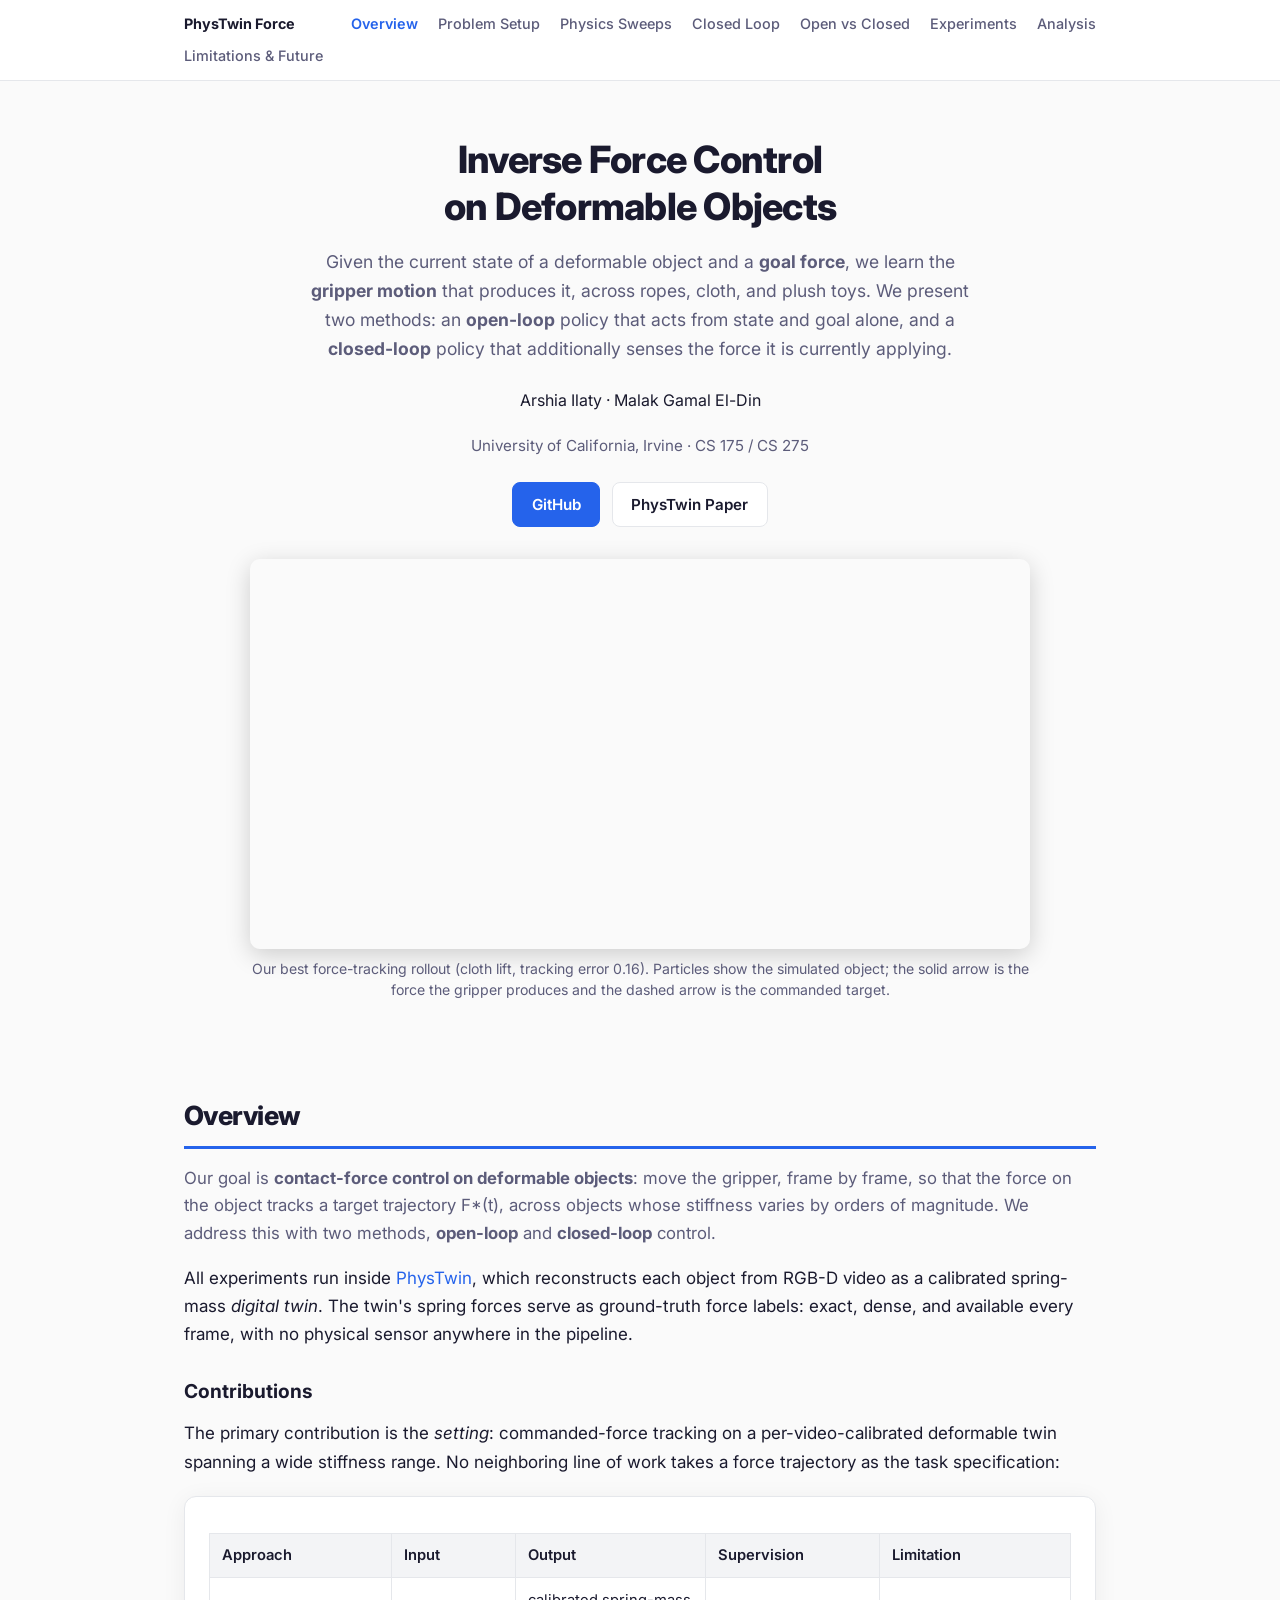
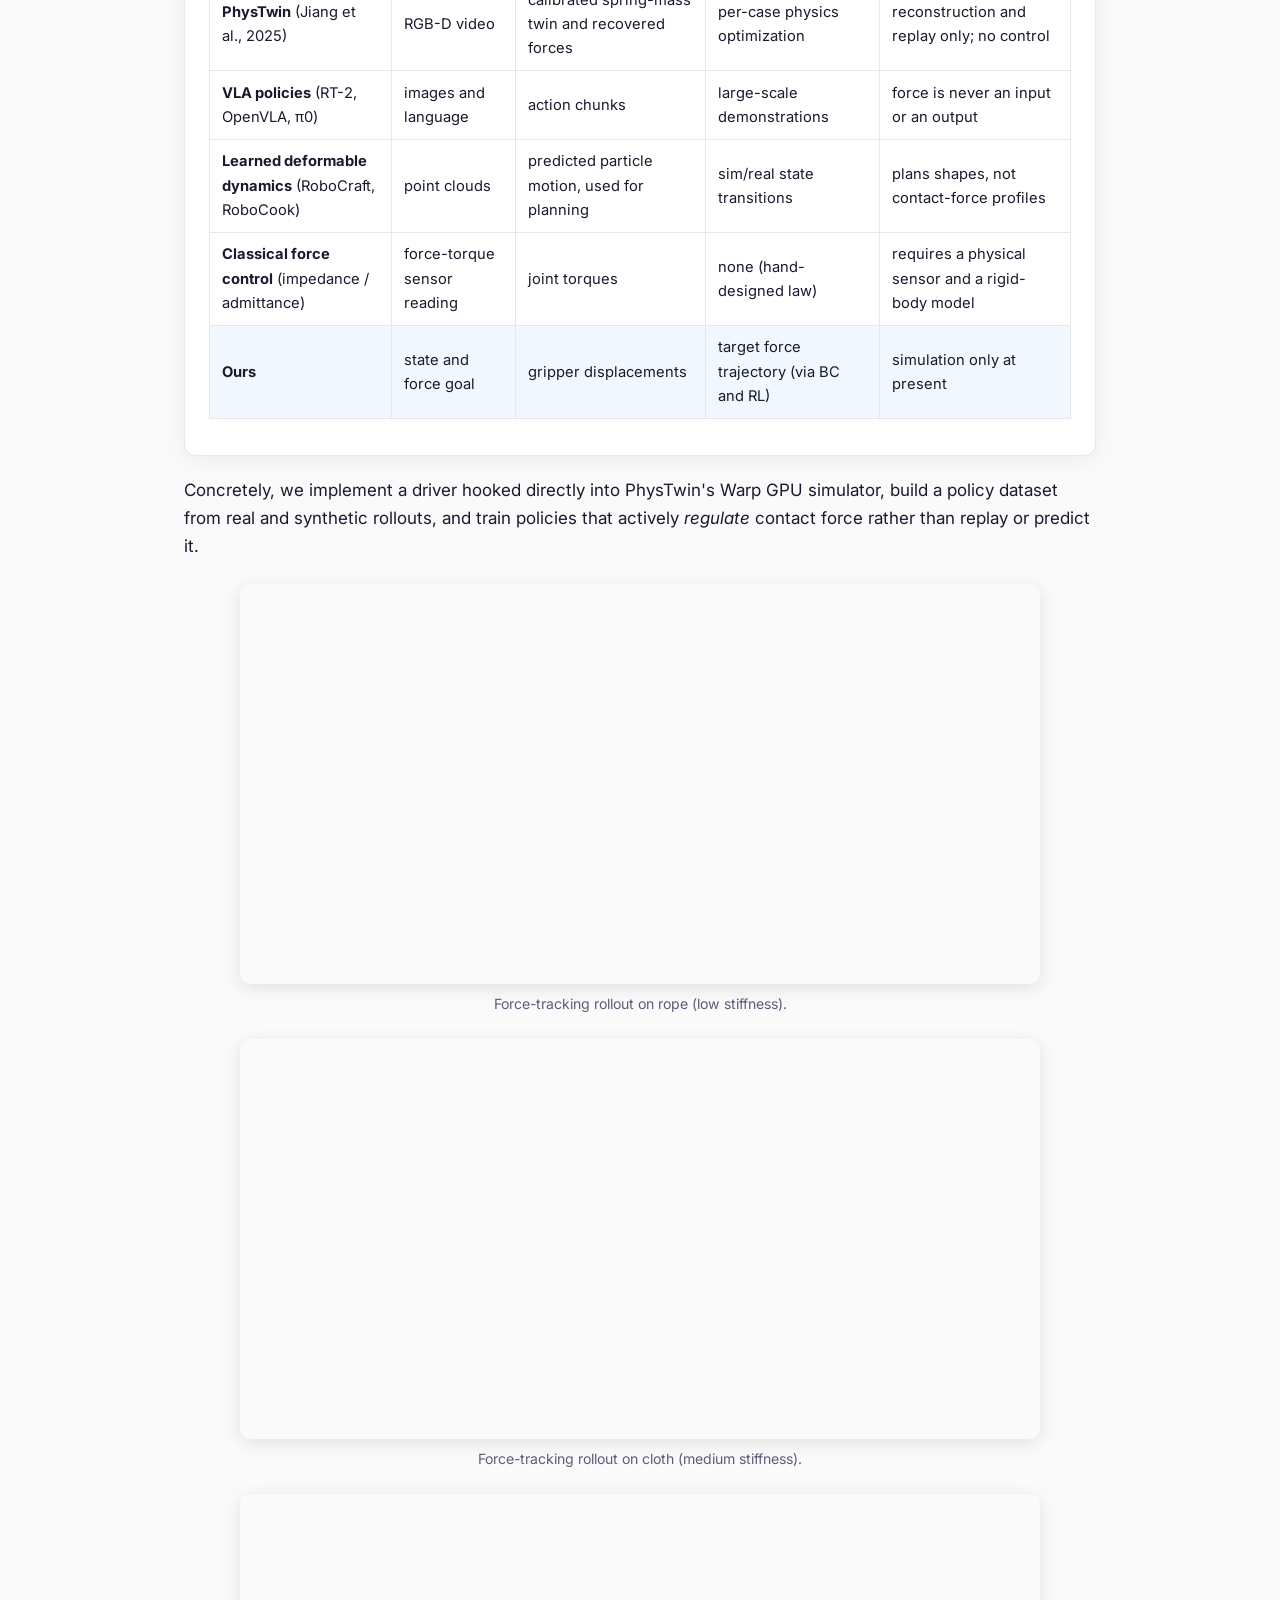
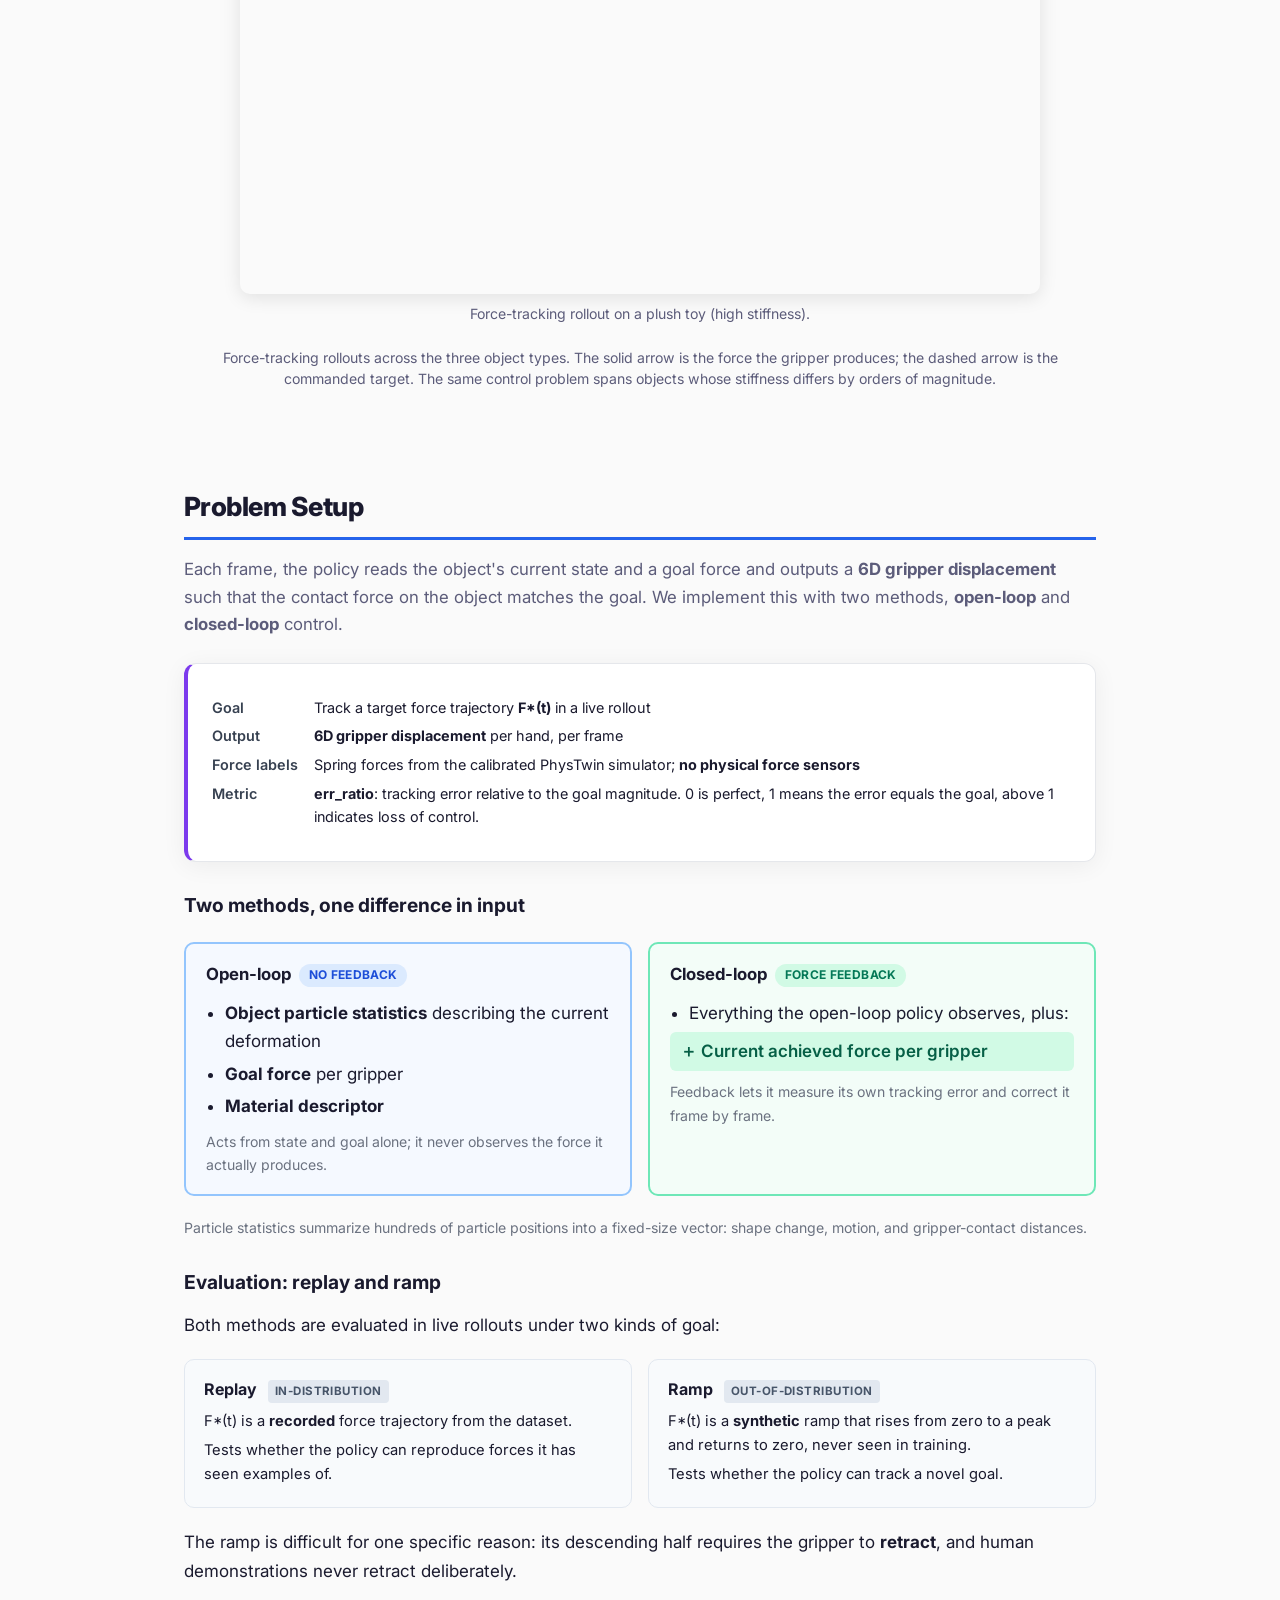
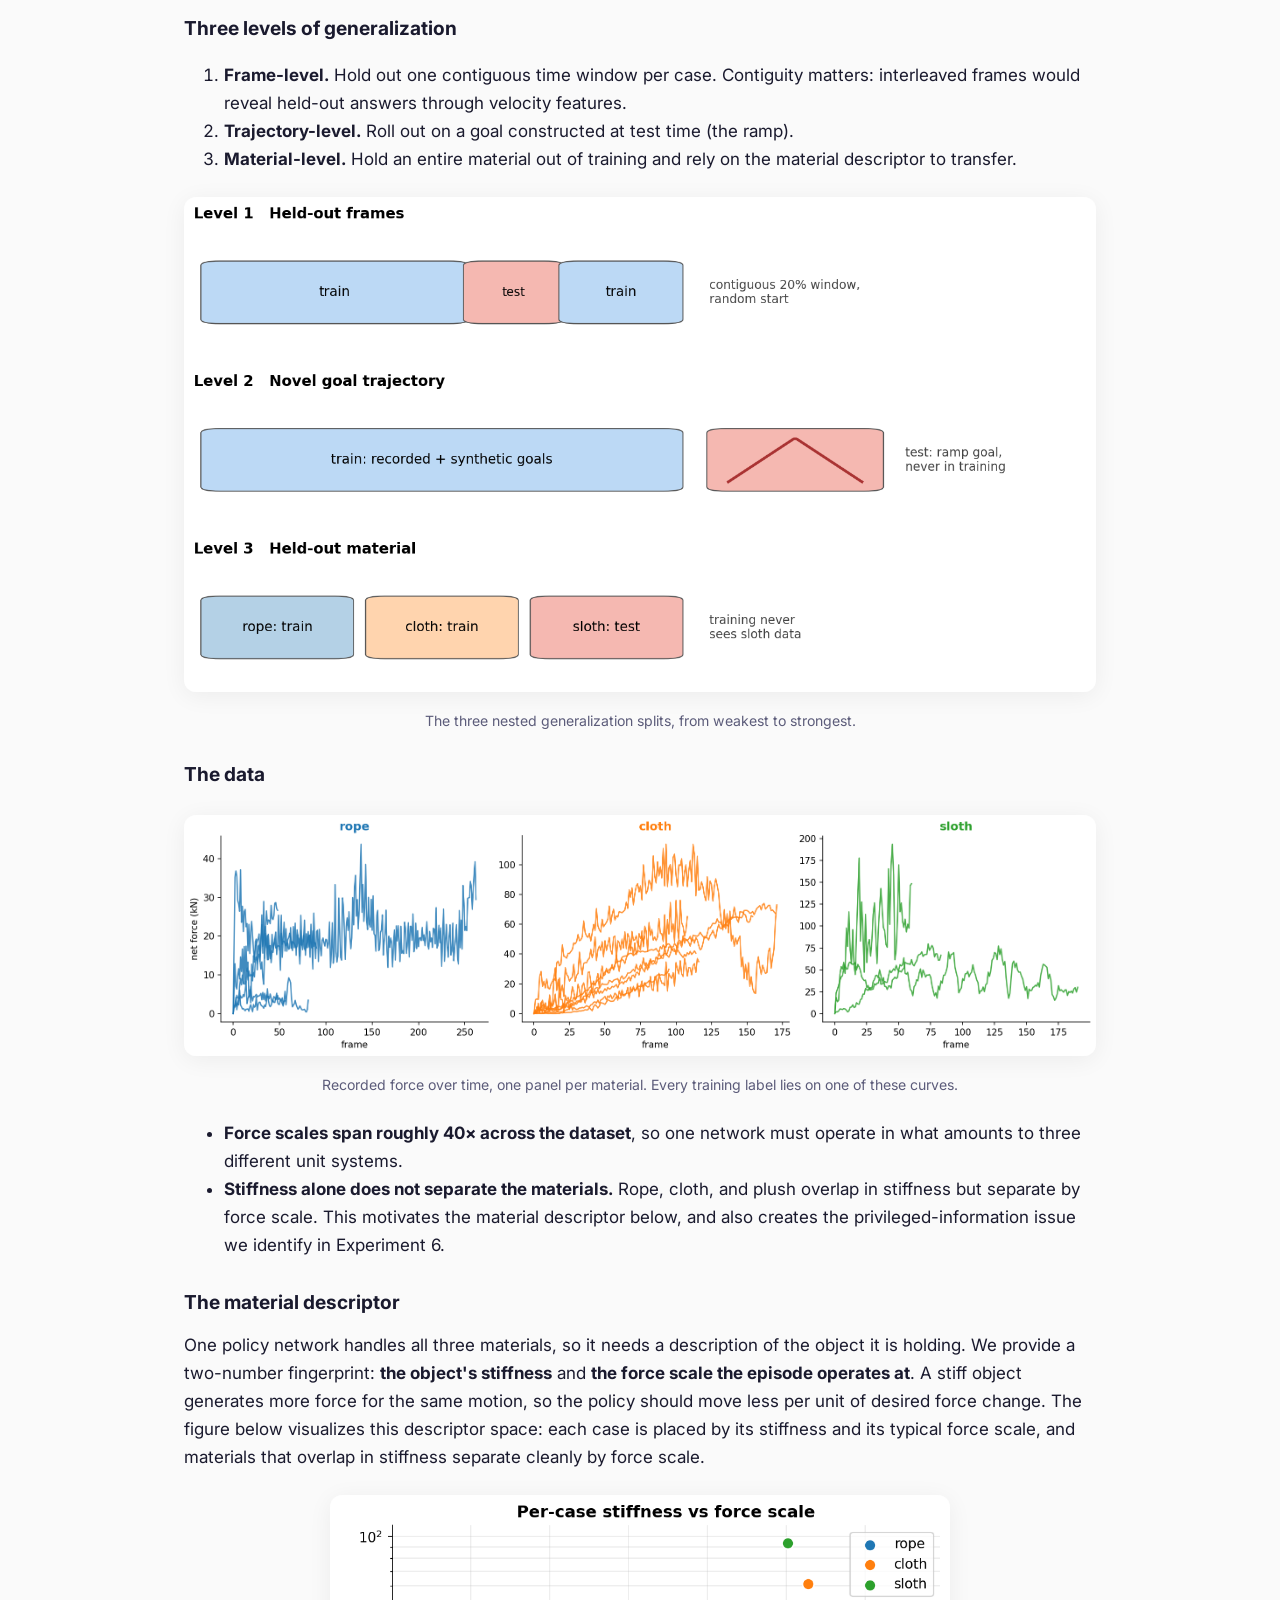
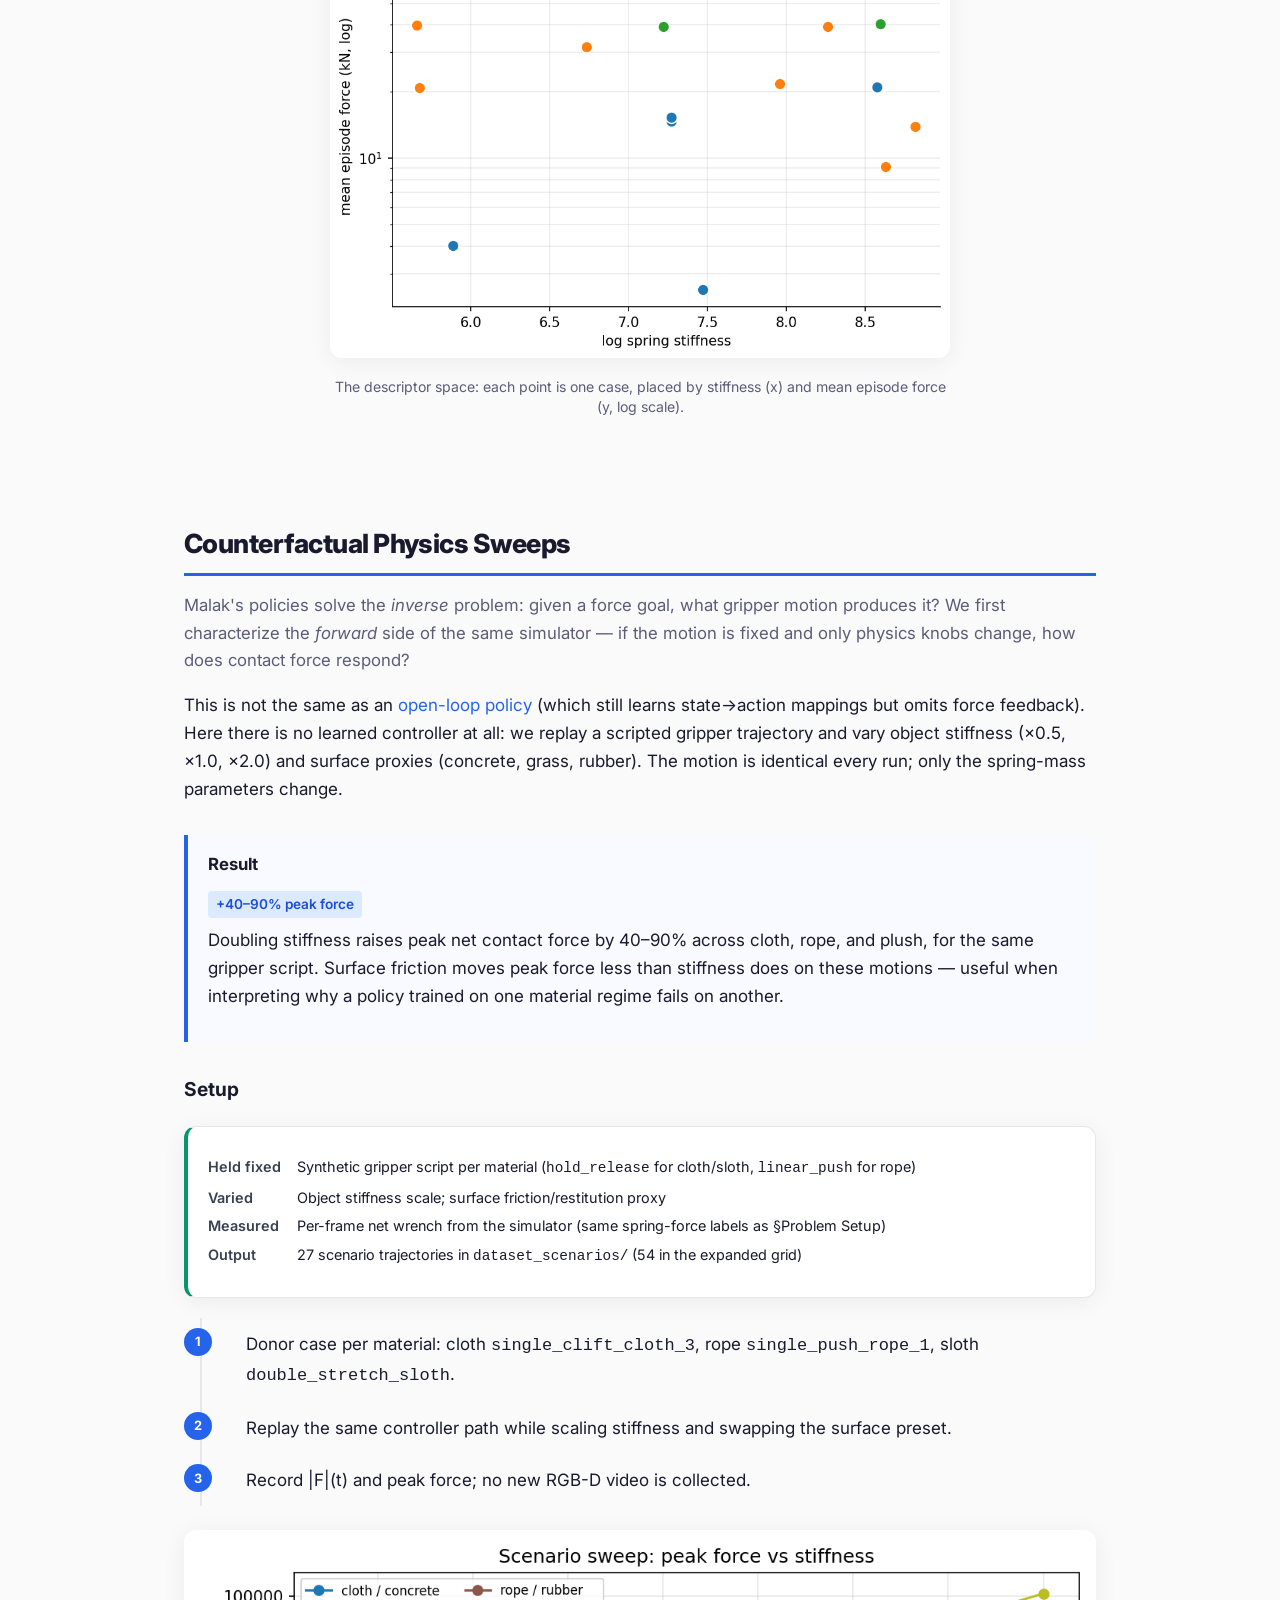
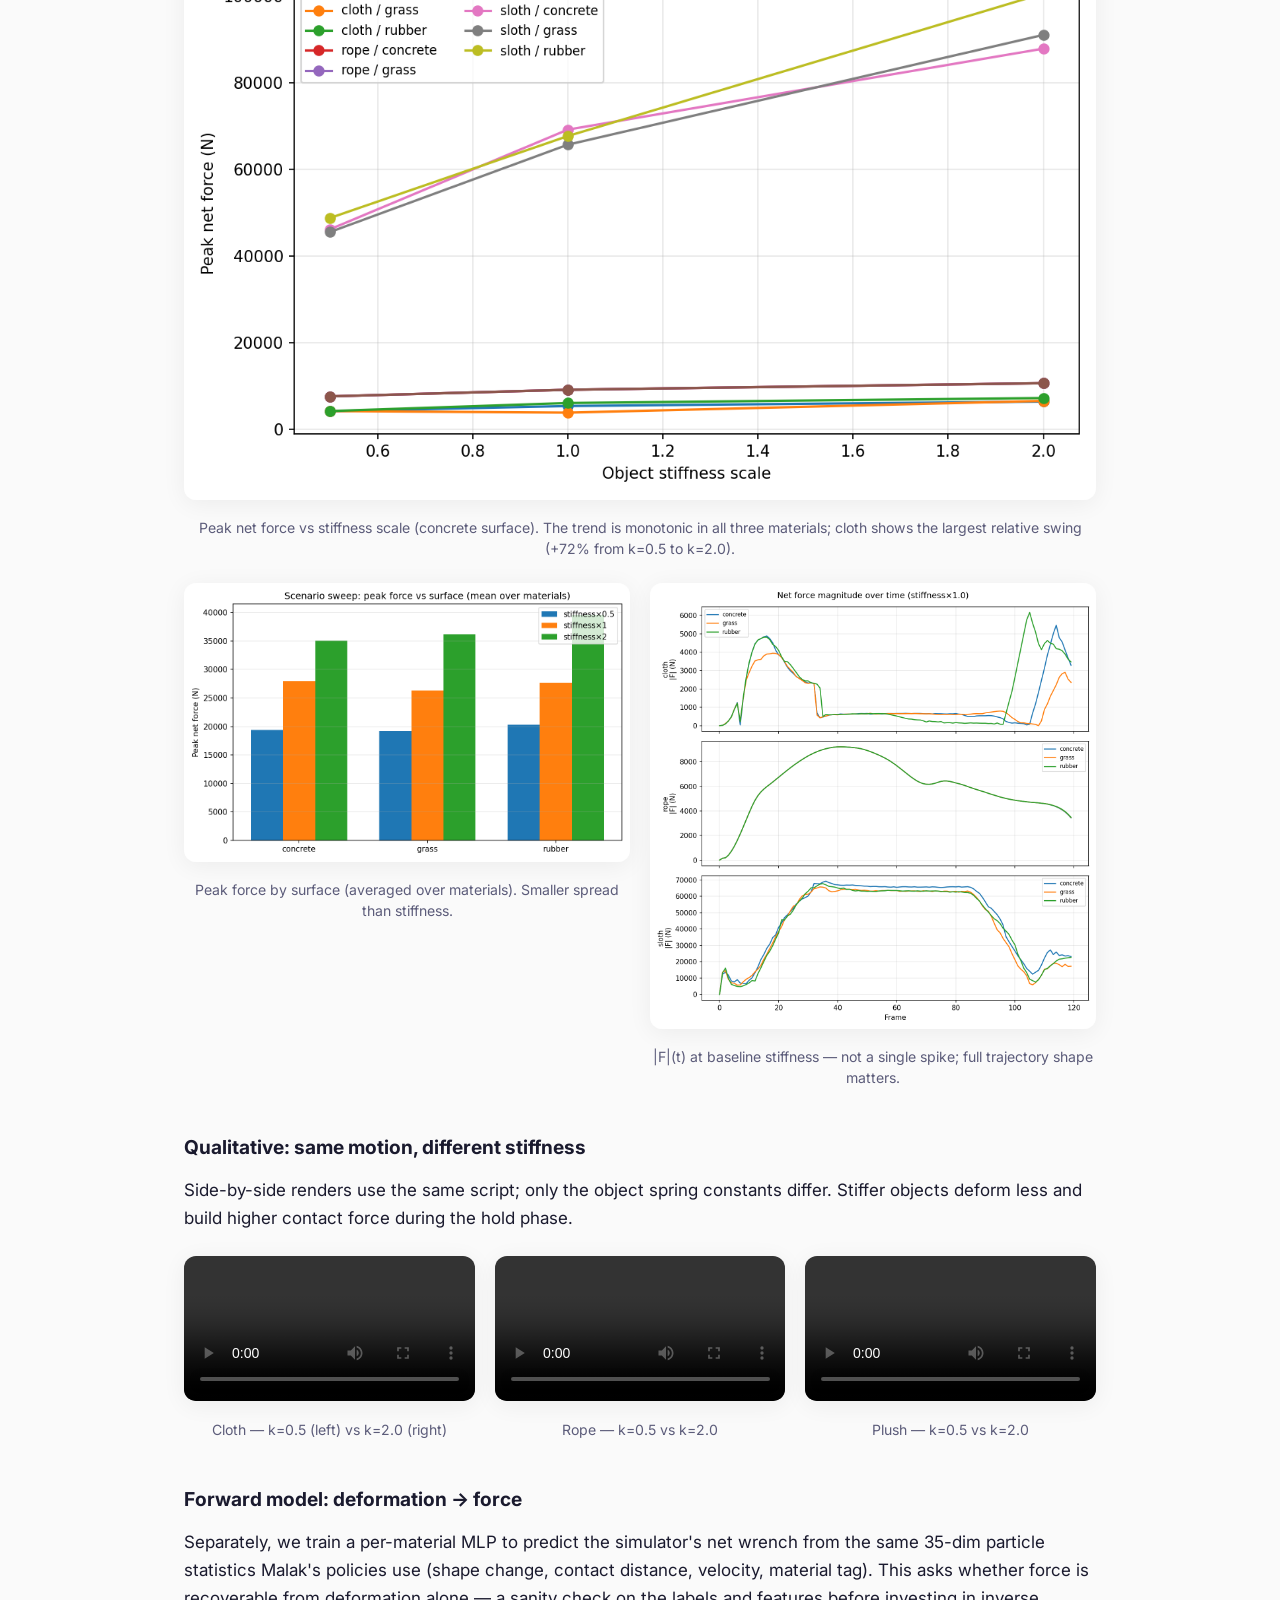
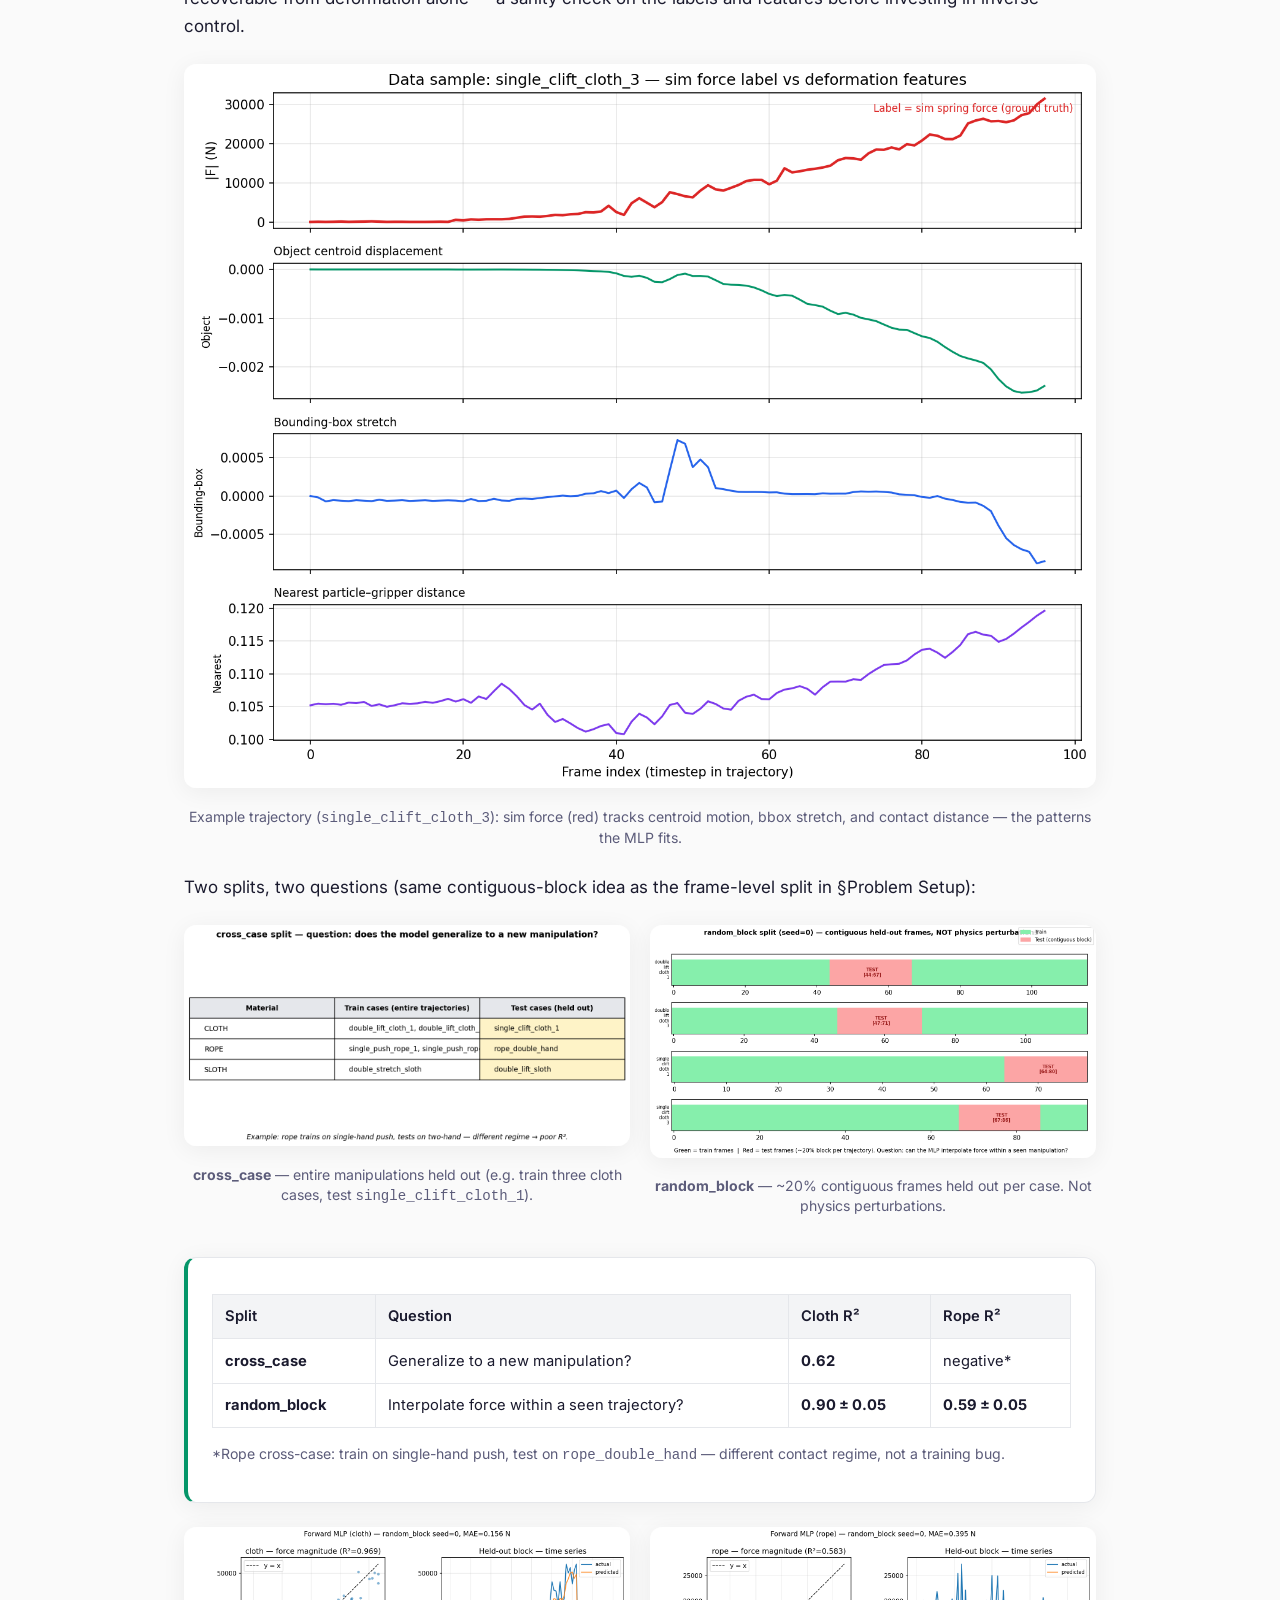
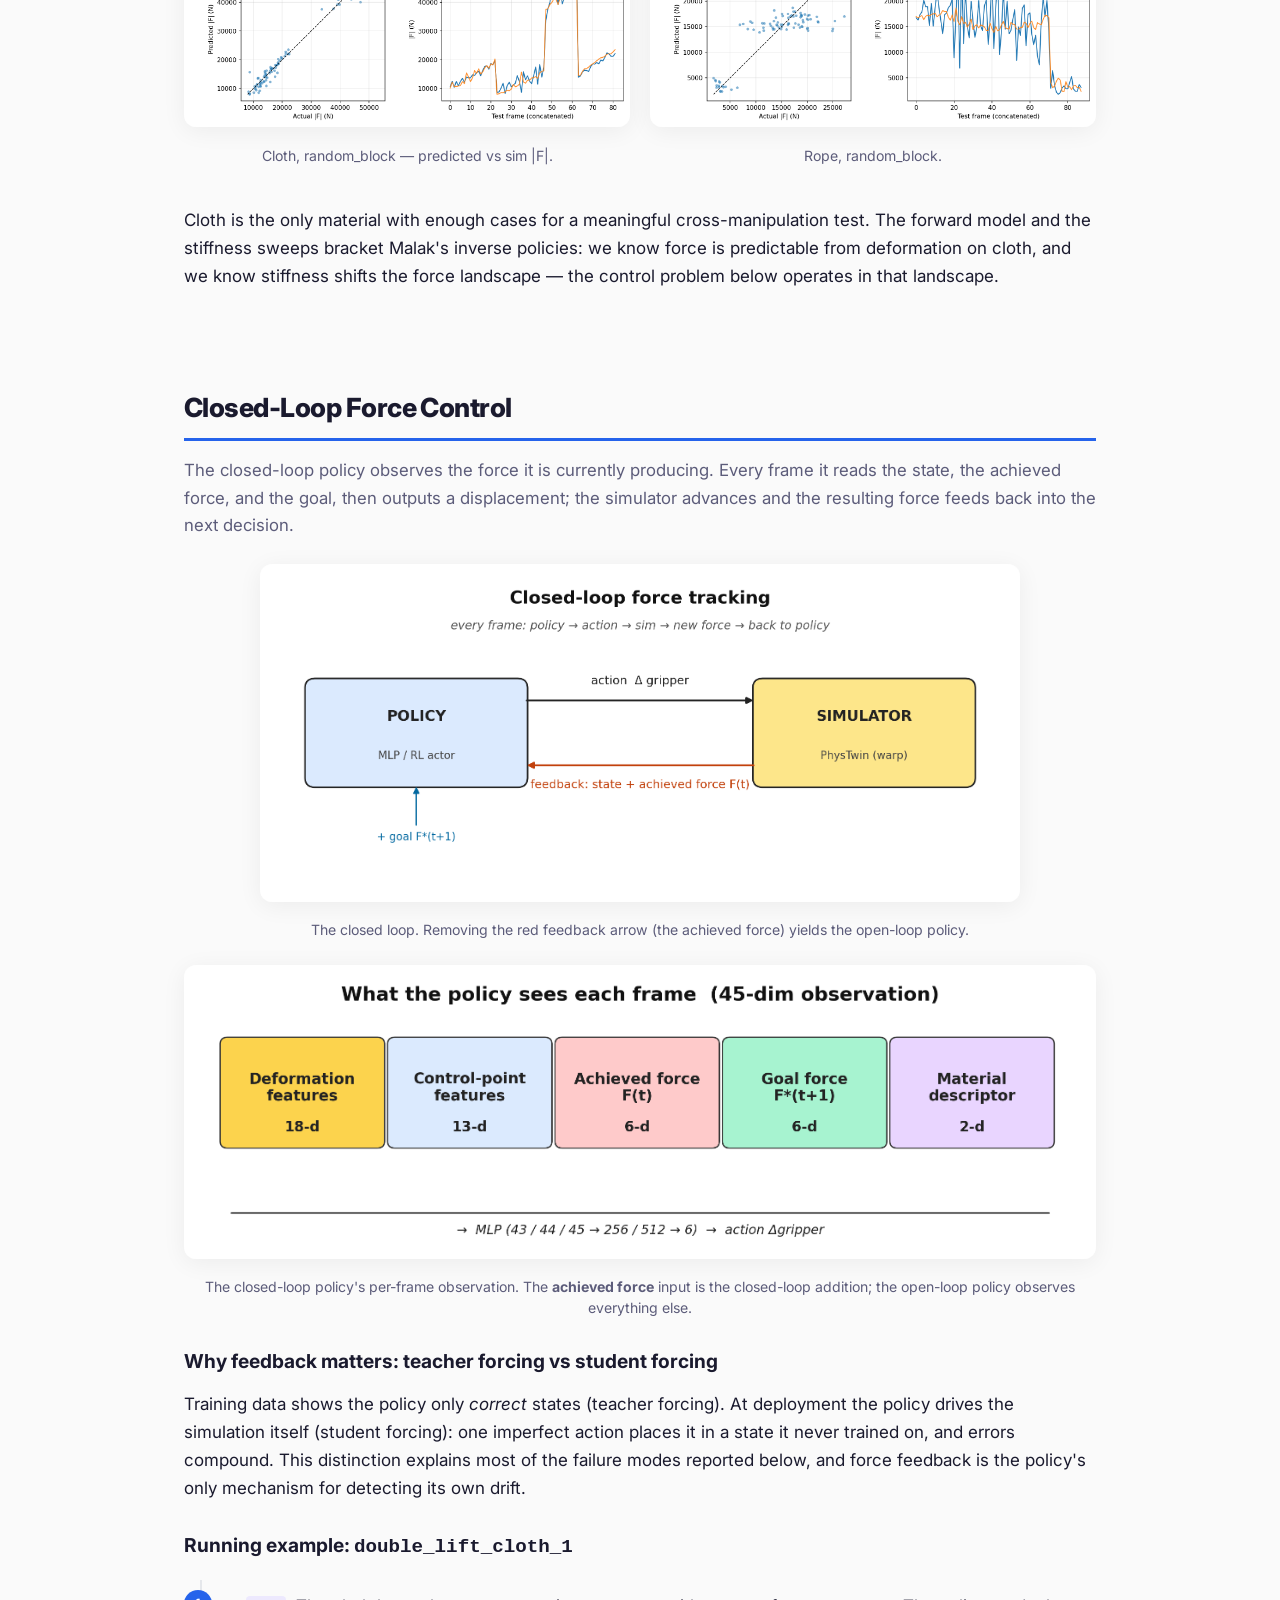
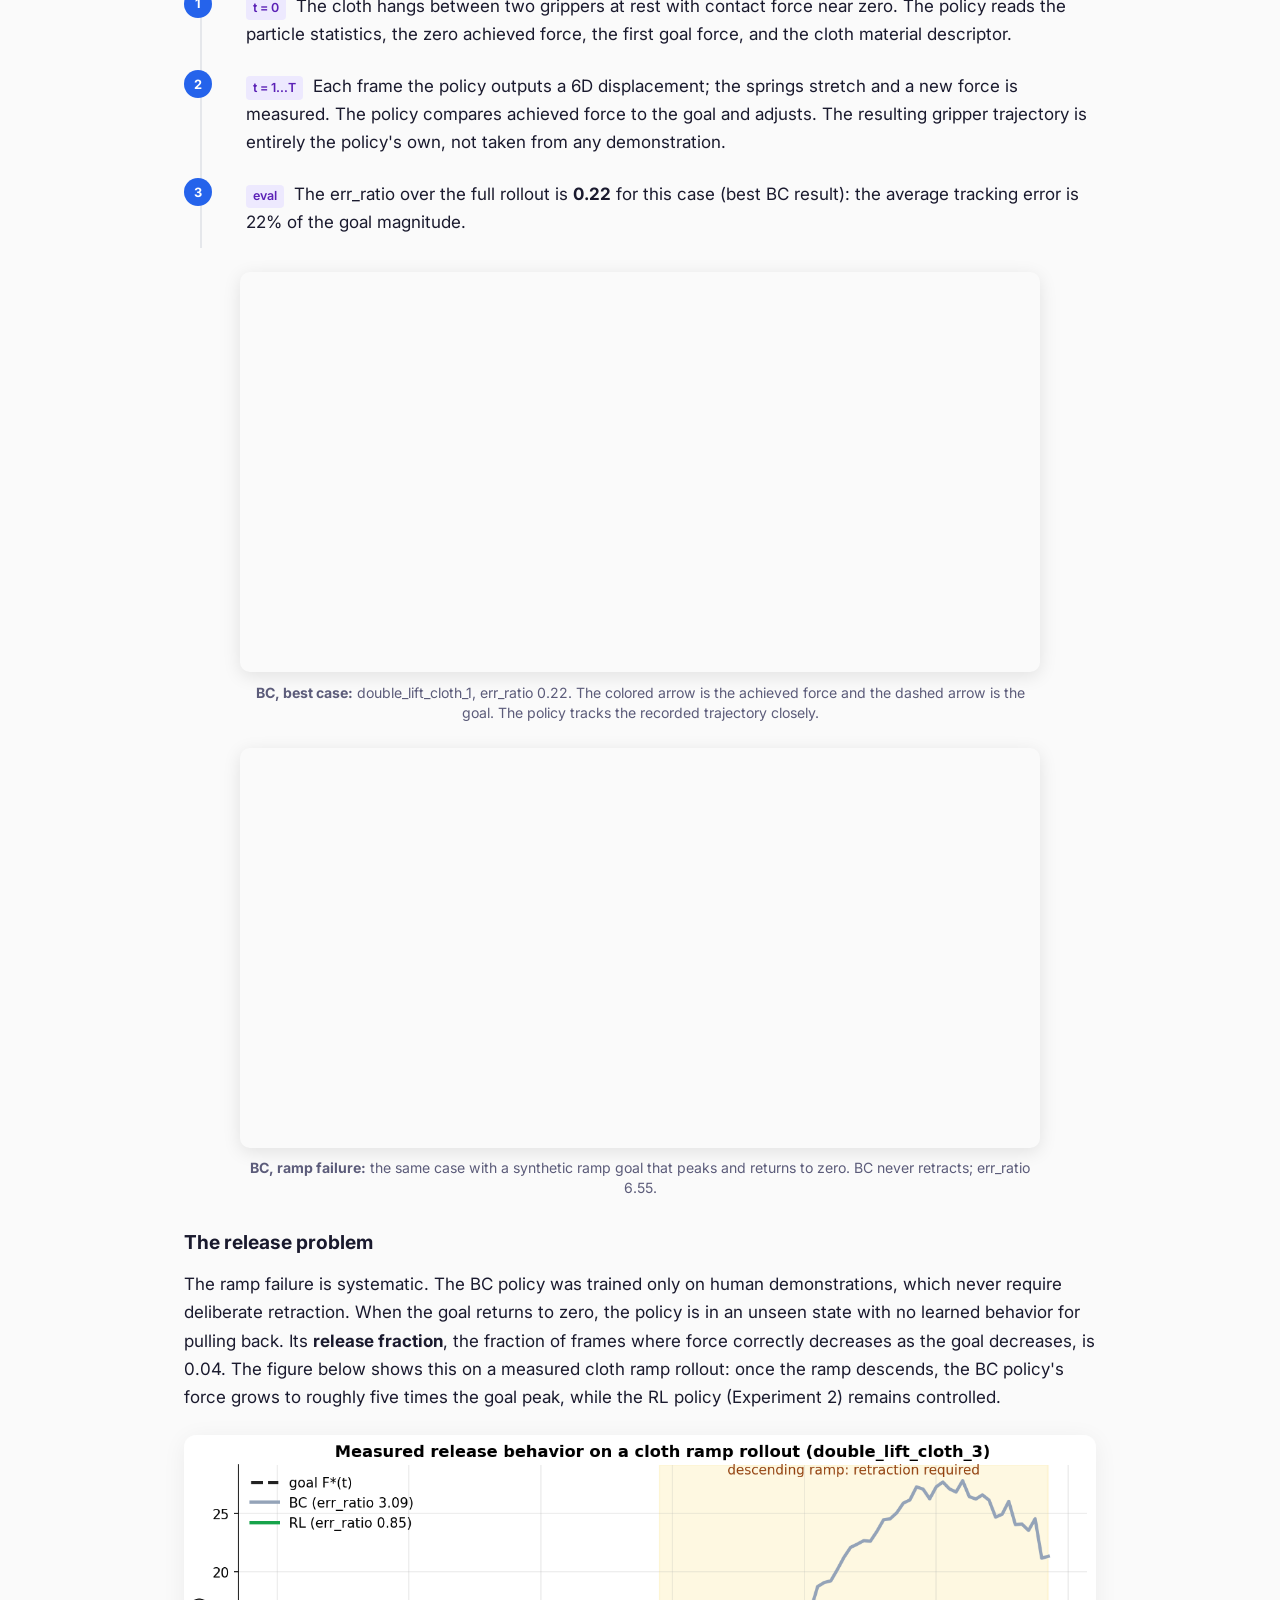
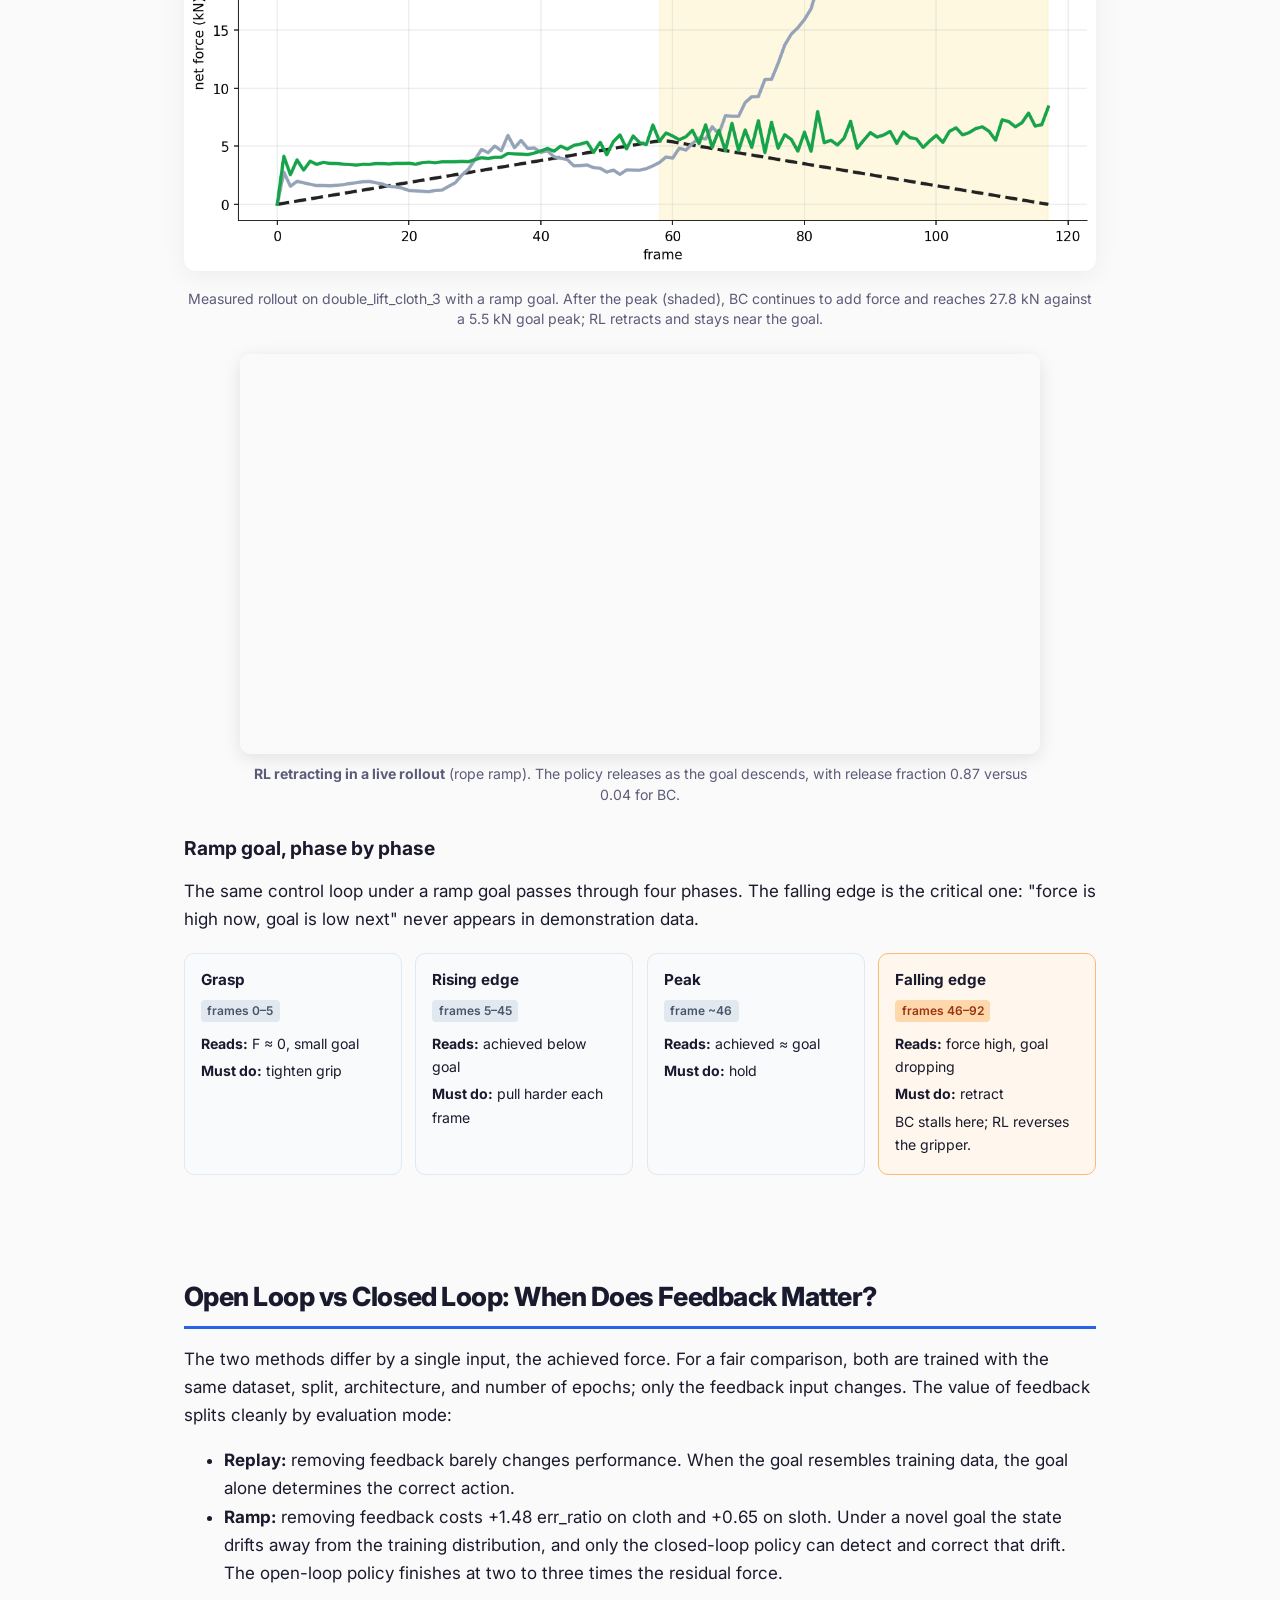
==== docs/index.html @ a6250084 "including better visualization of the physics sweeps" ====
<!DOCTYPE html>
<html lang="en">
<head>
  <meta charset="utf-8">
  <meta name="viewport" content="width=device-width, initial-scale=1">
  <meta name="description" content="Force control on deformable objects inside a PhysTwin digital twin: open-loop and closed-loop policies that map a goal force to gripper motion.">
  <title>PhysTwin Force Learning</title>
  <link rel="preconnect" href="https://fonts.googleapis.com">
  <link rel="preconnect" href="https://fonts.gstatic.com" crossorigin>
  <link href="https://fonts.googleapis.com/css2?family=Inter:wght@400;500;600;700;800&display=swap" rel="stylesheet">
  <link rel="stylesheet" href="css/style.css">
  <style>
    /* Inline additions for new sections */
    .video-stack {
      margin: 1.5rem 0;
    }
    .video-stack figure {
      margin: 1.5rem auto;
      max-width: 800px;
      text-align: center;
    }
    .video-stack video {
      width: 100%;
      border-radius: 10px;
      display: block;
      box-shadow: 0 4px 18px rgba(0,0,0,0.10);
    }
    .exp-block {
      border-left: 4px solid var(--accent, #2563eb);
      padding: 1rem 1.25rem;
      margin: 2rem 0;
      background: #f8faff;
      border-radius: 0 8px 8px 0;
    }
    .exp-block h4 { margin: 0 0 0.5rem; font-size: 1.05rem; }
    .exp-block .metric {
      display: inline-block;
      background: #dbeafe;
      color: #1d4ed8;
      border-radius: 4px;
      padding: 0.15rem 0.5rem;
      font-size: 0.85rem;
      font-weight: 600;
      margin: 0.25rem 0 0.5rem;
    }
    .exp-block.negative {
      border-left-color: #f59e0b;
      background: #fffbeb;
    }
    .exp-block.negative .metric {
      background: #fef3c7;
      color: #92400e;
    }
    .callout {
      background: #fffbeb;
      border: 1px solid #f59e0b;
      border-radius: 8px;
      padding: 1rem 1.25rem;
      margin: 1.5rem 0;
    }
    .callout strong { color: #92400e; }
    .io-row {
      display: grid;
      grid-template-columns: auto 1fr;
      gap: 0.3rem 1rem;
      font-size: 0.9rem;
      margin: 0.75rem 0;
    }
    .io-label {
      font-weight: 600;
      color: #374151;
      white-space: nowrap;
    }
    .tag-step {
      display: inline-block;
      background: #ede9fe;
      color: #5b21b6;
      border-radius: 4px;
      padding: 0.1rem 0.45rem;
      font-size: 0.78rem;
      font-weight: 600;
      margin-right: 0.3rem;
    }
    .hero-figure {
      margin: 2rem auto 0;
      max-width: 780px;
    }
    .hero-figure video {
      width: 100%;
      border-radius: 10px;
      display: block;
      box-shadow: 0 6px 24px rgba(0,0,0,0.18);
    }
    .setup-grid {
      display: grid;
      grid-template-columns: 1fr 1fr;
      gap: 1rem;
      margin: 1.25rem 0;
    }
    .io-card {
      border: 2px solid #e5e7eb;
      border-radius: 10px;
      padding: 1.1rem 1.25rem;
      background: #fafafa;
    }
    .io-card h4 {
      margin: 0 0 0.6rem;
      font-size: 1.05rem;
      display: flex;
      align-items: center;
      gap: 0.5rem;
    }
    .io-card ul { margin: 0.4rem 0 0.6rem; padding-left: 1.2rem; }
    .io-card li { margin: 0.3rem 0; }
    .io-card .io-note { font-size: 0.88rem; color: #6b7280; margin: 0.5rem 0 0; }
    .io-card.open { border-color: #93c5fd; background: #f5f9ff; }
    .io-card.closed { border-color: #6ee7b7; background: #f3fdf8; }
    .io-badge {
      display: inline-block;
      border-radius: 999px;
      padding: 0.1rem 0.6rem;
      font-size: 0.75rem;
      font-weight: 700;
      letter-spacing: 0.03em;
      text-transform: uppercase;
    }
    .io-card.open .io-badge { background: #dbeafe; color: #1d4ed8; }
    .io-card.closed .io-badge { background: #d1fae5; color: #047857; }
    .io-card .plus {
      list-style: none;
      margin-left: -1.2rem;
      background: #d1fae5;
      border-radius: 6px;
      padding: 0.35rem 0.6rem;
      font-weight: 600;
      color: #065f46;
    }
    .mode-grid {
      display: grid;
      grid-template-columns: 1fr 1fr;
      gap: 1rem;
      margin: 1.25rem 0;
    }
    .mode-card {
      border-radius: 10px;
      padding: 1rem 1.2rem;
      background: #f8fafc;
      border: 1px solid #e2e8f0;
    }
    .mode-card h4 { margin: 0 0 0.4rem; font-size: 1rem; }
    .mode-card p { margin: 0.3rem 0; font-size: 0.92rem; }
    .mode-tag {
      display: inline-block;
      font-size: 0.72rem;
      font-weight: 700;
      letter-spacing: 0.04em;
      text-transform: uppercase;
      border-radius: 4px;
      padding: 0.1rem 0.45rem;
      margin-left: 0.4rem;
      background: #e2e8f0;
      color: #475569;
    }
    .phase-grid {
      display: grid;
      grid-template-columns: repeat(4, 1fr);
      gap: 0.85rem;
      margin: 1.25rem 0;
    }
    .phase-card {
      border: 1px solid #e2e8f0;
      border-radius: 10px;
      padding: 0.85rem 1rem;
      background: #f8fafc;
      font-size: 0.88rem;
    }
    .phase-card h5 { margin: 0 0 0.35rem; font-size: 0.95rem; }
    .phase-card .frames {
      display: inline-block;
      background: #e2e8f0;
      color: #475569;
      border-radius: 4px;
      padding: 0.05rem 0.4rem;
      font-size: 0.75rem;
      font-weight: 600;
      margin-bottom: 0.4rem;
    }
    .phase-card p { margin: 0.25rem 0; }
    .phase-card.hard {
      background: #fff7ed;
      border-color: #fdba74;
    }
    .phase-card.hard .frames { background: #fed7aa; color: #9a3412; }
    .figure-stack .figure {
      max-width: 860px;
      margin: 1.75rem auto;
    }
    @media (max-width: 760px) {
      .setup-grid, .mode-grid { grid-template-columns: 1fr; }
      .phase-grid { grid-template-columns: 1fr 1fr; }
    }
  </style>
</head>
<body>

<nav class="site-nav">
  <div class="site-nav-inner">
    <a class="brand" href="#">PhysTwin Force</a>
    <a href="#overview">Overview</a>
    <a href="#setup">Problem Setup</a>
    <a href="#open-loop">Physics Sweeps</a>
    <a href="#closed-loop">Closed Loop</a>
    <a href="#comparison">Open vs Closed</a>
    <a href="#experiments">Experiments</a>
    <a href="#pushing-further">Analysis</a>
    <a href="#future">Limitations &amp; Future</a>
  </div>
</nav>

<!-- ===================== HERO ===================== -->
<header class="hero">
  <h1>Inverse Force Control<br>on Deformable Objects</h1>
  <p class="subtitle">
    Given the current state of a deformable object and a <strong>goal force</strong>, we learn the
    <strong>gripper motion</strong> that produces it, across ropes, cloth, and plush toys.
    We present two methods: an <strong>open-loop</strong> policy that acts from state and goal
    alone, and a <strong>closed-loop</strong> policy that additionally senses the force it is
    currently applying.
  </p>
  <p class="authors">
    <span>Arshia Ilaty</span> ·
    <span>Malak Gamal El-Din</span>
  </p>
  <p class="affiliation">University of California, Irvine · CS 175 / CS 275</p>
  <div class="hero-links">
    <a class="btn btn-primary" href="https://github.com/ArshiaIlaty/PhysTwin" target="_blank" rel="noopener">GitHub</a>
    <a class="btn" href="https://jianghanxiao.github.io/phystwin-web/" target="_blank" rel="noopener">PhysTwin Paper</a>
  </div>
  <figure class="hero-figure">
    <video autoplay muted loop playsinline>
      <source src="assets/malak/videos/HERO_cloth_lift_particles.mp4" type="video/mp4">
    </video>
    <p class="caption">
      Our best force-tracking rollout (cloth lift, tracking error 0.16). Particles show the
      simulated object; the solid arrow is the force the gripper produces and the dashed arrow is
      the commanded target.
    </p>
  </figure>
</header>

<!-- ===================== OVERVIEW ===================== -->
<section id="overview">
  <h2>Overview</h2>

  <p class="lead">
    Our goal is <strong>contact-force control on deformable objects</strong>: move the gripper,
    frame by frame, so that the force on the object tracks a target trajectory F*(t), across
    objects whose stiffness varies by orders of magnitude. We address this with two methods,
    <strong>open-loop</strong> and <strong>closed-loop</strong> control.
  </p>
  <p>
    All experiments run inside <a href="https://jianghanxiao.github.io/phystwin-web/" target="_blank" rel="noopener">PhysTwin</a>,
    which reconstructs each object from RGB-D video as a calibrated spring-mass <em>digital twin</em>.
    The twin's spring forces serve as ground-truth force labels: exact, dense, and available every
    frame, with no physical sensor anywhere in the pipeline.
  </p>

  <h3>Contributions</h3>
  <p>
    The primary contribution is the <em>setting</em>: commanded-force tracking on a
    per-video-calibrated deformable twin spanning a wide stiffness range. No neighboring line of
    work takes a force trajectory as the task specification:
  </p>
  <div class="table-scroll card">
    <table>
      <thead>
        <tr><th>Approach</th><th>Input</th><th>Output</th><th>Supervision</th><th>Limitation</th></tr>
      </thead>
      <tbody>
        <tr>
          <td><strong>PhysTwin</strong> (Jiang et al., 2025)</td>
          <td>RGB-D video</td>
          <td>calibrated spring-mass twin and recovered forces</td>
          <td>per-case physics optimization</td>
          <td>reconstruction and replay only; no control</td>
        </tr>
        <tr>
          <td><strong>VLA policies</strong> (RT-2, OpenVLA, π0)</td>
          <td>images and language</td>
          <td>action chunks</td>
          <td>large-scale demonstrations</td>
          <td>force is never an input or an output</td>
        </tr>
        <tr>
          <td><strong>Learned deformable dynamics</strong> (RoboCraft, RoboCook)</td>
          <td>point clouds</td>
          <td>predicted particle motion, used for planning</td>
          <td>sim/real state transitions</td>
          <td>plans shapes, not contact-force profiles</td>
        </tr>
        <tr>
          <td><strong>Classical force control</strong> (impedance / admittance)</td>
          <td>force-torque sensor reading</td>
          <td>joint torques</td>
          <td>none (hand-designed law)</td>
          <td>requires a physical sensor and a rigid-body model</td>
        </tr>
        <tr style="background:#f0f7ff">
          <td><strong>Ours</strong></td>
          <td>state and force goal</td>
          <td>gripper displacements</td>
          <td>target force trajectory (via BC and RL)</td>
          <td>simulation only at present</td>
        </tr>
      </tbody>
    </table>
  </div>
  <p>
    Concretely, we implement a driver hooked directly into PhysTwin's Warp GPU simulator, build a
    policy dataset from real and synthetic rollouts, and train policies that actively
    <em>regulate</em> contact force rather than replay or predict it.
  </p>

  <div class="video-stack">
    <figure>
      <video autoplay muted loop playsinline>
        <source src="assets/malak/videos/OBJ_rope_particles.mp4" type="video/mp4">
      </video>
      <p class="caption">Force-tracking rollout on rope (low stiffness).</p>
    </figure>
    <figure>
      <video autoplay muted loop playsinline>
        <source src="assets/malak/videos/OBJ_cloth_particles.mp4" type="video/mp4">
      </video>
      <p class="caption">Force-tracking rollout on cloth (medium stiffness).</p>
    </figure>
    <figure>
      <video autoplay muted loop playsinline>
        <source src="assets/malak/videos/OBJ_sloth_particles.mp4" type="video/mp4">
      </video>
      <p class="caption">Force-tracking rollout on a plush toy (high stiffness).</p>
    </figure>
  </div>
  <p class="caption" style="text-align:center">
    Force-tracking rollouts across the three object types. The solid arrow is the force the
    gripper produces; the dashed arrow is the commanded target. The same control problem spans
    objects whose stiffness differs by orders of magnitude.
  </p>
</section>

<!-- ===================== PROBLEM SETUP ===================== -->
<section id="setup">
  <h2>Problem Setup</h2>

  <p class="lead">
    Each frame, the policy reads the object's current state and a goal force and outputs a
    <strong>6D gripper displacement</strong> such that the contact force on the object matches the
    goal. We implement this with two methods, <strong>open-loop</strong> and
    <strong>closed-loop</strong> control.
  </p>

  <div class="card malak" style="margin: 1.5rem 0;">
    <div class="io-row">
      <span class="io-label">Goal</span>
      <span>Track a target force trajectory <strong>F*(t)</strong> in a live rollout</span>
      <span class="io-label">Output</span>
      <span><strong>6D gripper displacement</strong> per hand, per frame</span>
      <span class="io-label">Force labels</span>
      <span>Spring forces from the calibrated PhysTwin simulator; <strong>no physical force sensors</strong></span>
      <span class="io-label">Metric</span>
      <span><strong>err_ratio</strong>: tracking error relative to the goal magnitude. 0 is perfect, 1 means the error equals the goal, above 1 indicates loss of control.</span>
    </div>
  </div>

  <h3>Two methods, one difference in input</h3>
  <div class="setup-grid">
    <div class="io-card open">
      <h4>Open-loop <span class="io-badge">no feedback</span></h4>
      <ul>
        <li><strong>Object particle statistics</strong> describing the current deformation</li>
        <li><strong>Goal force</strong> per gripper</li>
        <li><strong>Material descriptor</strong></li>
      </ul>
      <p class="io-note">Acts from state and goal alone; it never observes the force it actually produces.</p>
    </div>
    <div class="io-card closed">
      <h4>Closed-loop <span class="io-badge">force feedback</span></h4>
      <ul>
        <li>Everything the open-loop policy observes, plus:</li>
        <li class="plus">＋ Current achieved force per gripper</li>
      </ul>
      <p class="io-note">Feedback lets it measure its own tracking error and correct it frame by frame.</p>
    </div>
  </div>
  <p class="io-note" style="font-size:0.88rem;color:#6b7280">
    Particle statistics summarize hundreds of particle positions into a fixed-size vector: shape
    change, motion, and gripper-contact distances.
  </p>

  <h3>Evaluation: replay and ramp</h3>
  <p>Both methods are evaluated in live rollouts under two kinds of goal:</p>
  <div class="mode-grid">
    <div class="mode-card">
      <h4>Replay <span class="mode-tag">in-distribution</span></h4>
      <p>F*(t) is a <strong>recorded</strong> force trajectory from the dataset.</p>
      <p>Tests whether the policy can reproduce forces it has seen examples of.</p>
    </div>
    <div class="mode-card">
      <h4>Ramp <span class="mode-tag">out-of-distribution</span></h4>
      <p>F*(t) is a <strong>synthetic</strong> ramp that rises from zero to a peak and returns to zero, never seen in training.</p>
      <p>Tests whether the policy can track a novel goal.</p>
    </div>
  </div>
  <p>
    The ramp is difficult for one specific reason: its descending half requires the gripper to
    <strong>retract</strong>, and human demonstrations never retract deliberately.
  </p>

  <h3>Three levels of generalization</h3>
  <ol>
    <li><strong>Frame-level.</strong> Hold out one contiguous time window per case. Contiguity
      matters: interleaved frames would reveal held-out answers through velocity features.</li>
    <li><strong>Trajectory-level.</strong> Roll out on a goal constructed at test time (the ramp).</li>
    <li><strong>Material-level.</strong> Hold an entire material out of training and rely on the
      material descriptor to transfer.</li>
  </ol>
  <figure class="figure">
    <img src="assets/malak/figures/12_generalization_splits.png" alt="The three generalization splits">
    <p class="caption">The three nested generalization splits, from weakest to strongest.</p>
  </figure>

  <h3>The data</h3>
  <figure class="figure">
    <img src="assets/malak/figures/11a_force_traces.png" alt="Recorded force over time for each material">
    <p class="caption">
      Recorded force over time, one panel per material. Every training label lies on one of these
      curves.
    </p>
  </figure>
  <ul>
    <li><strong>Force scales span roughly 40× across the dataset</strong>, so one network must
      operate in what amounts to three different unit systems.</li>
    <li><strong>Stiffness alone does not separate the materials.</strong> Rope, cloth, and plush
      overlap in stiffness but separate by force scale. This motivates the material descriptor
      below, and also creates the privileged-information issue we identify in Experiment 6.</li>
  </ul>

  <h3>The material descriptor</h3>
  <p>
    One policy network handles all three materials, so it needs a description of the object it is
    holding. We provide a two-number fingerprint: <strong>the object's stiffness</strong> and
    <strong>the force scale the episode operates at</strong>. A stiff object generates more force
    for the same motion, so the policy should move less per unit of desired force change. The
    figure below visualizes this descriptor space: each case is placed by its stiffness and its
    typical force scale, and materials that overlap in stiffness separate cleanly by force scale.
  </p>
  <figure class="figure" style="max-width:620px;margin-left:auto;margin-right:auto;">
    <img src="assets/malak/figures/11b_stiffness_force_map.png" alt="Per-case stiffness vs force scale map">
    <p class="caption">
      The descriptor space: each point is one case, placed by stiffness (x) and mean episode force
      (y, log scale).
    </p>
  </figure>
</section>

<!-- ===================== ARSHIA: PHYSICS SWEEPS + FORWARD MODEL ===================== -->
<section id="open-loop">
  <h2>Counterfactual Physics Sweeps</h2>

  <p class="lead">
    Malak's policies solve the <em>inverse</em> problem: given a force goal, what gripper motion
    produces it? We first characterize the <em>forward</em> side of the same simulator — if the
    motion is fixed and only physics knobs change, how does contact force respond?
  </p>

  <p>
    This is not the same as an <a href="#comparison">open-loop policy</a> (which still learns
    state→action mappings but omits force feedback). Here there is no learned controller at all:
    we replay a scripted gripper trajectory and vary object stiffness (×0.5, ×1.0, ×2.0) and
    surface proxies (concrete, grass, rubber). The motion is identical every run; only the
    spring-mass parameters change.
  </p>

  <div class="exp-block">
    <h4>Result</h4>
    <span class="metric">+40–90% peak force</span>
    <p>
      Doubling stiffness raises peak net contact force by 40–90% across cloth, rope, and plush,
      for the same gripper script. Surface friction moves peak force less than stiffness does on
      these motions — useful when interpreting why a policy trained on one material regime fails
      on another.
    </p>
  </div>

  <h3>Setup</h3>
  <div class="card" style="border-left:4px solid #059669;padding:1rem 1.25rem;">
    <div class="io-row">
      <span class="io-label">Held fixed</span>
      <span>Synthetic gripper script per material (<code>hold_release</code> for cloth/sloth, <code>linear_push</code> for rope)</span>
      <span class="io-label">Varied</span>
      <span>Object stiffness scale; surface friction/restitution proxy</span>
      <span class="io-label">Measured</span>
      <span>Per-frame net wrench from the simulator (same spring-force labels as §Problem Setup)</span>
      <span class="io-label">Output</span>
      <span>27 scenario trajectories in <code>dataset_scenarios/</code> (54 in the expanded grid)</span>
    </div>
  </div>

  <ol class="flow">
    <li>Donor case per material: cloth <code>single_clift_cloth_3</code>, rope <code>single_push_rope_1</code>, sloth <code>double_stretch_sloth</code>.</li>
    <li>Replay the same controller path while scaling stiffness and swapping the surface preset.</li>
    <li>Record |F|(t) and peak force; no new RGB-D video is collected.</li>
  </ol>

  <figure class="figure">
    <img src="assets/arshia/peak_force_vs_stiffness.png" alt="Peak net force vs stiffness for cloth, rope, and sloth">
    <p class="caption">
      Peak net force vs stiffness scale (concrete surface). The trend is monotonic in all three
      materials; cloth shows the largest relative swing (+72% from k=0.5 to k=2.0).
    </p>
  </figure>

  <div class="figure-grid">
    <figure class="figure">
      <img src="assets/arshia/peak_force_vs_surface.png" alt="Peak force by surface proxy">
      <p class="caption">Peak force by surface (averaged over materials). Smaller spread than stiffness.</p>
    </figure>
    <figure class="figure">
      <img src="assets/arshia/force_trajectories.png" alt="Force magnitude over time">
      <p class="caption">|F|(t) at baseline stiffness — not a single spike; full trajectory shape matters.</p>
    </figure>
  </div>

  <h3>Qualitative: same motion, different stiffness</h3>
  <p>
    Side-by-side renders use the same script; only the object spring constants differ. Stiffer
    objects deform less and build higher contact force during the hold phase.
  </p>
  <div class="figure-grid">
    <figure class="figure">
      <video controls width="100%" preload="metadata">
        <source src="assets/arshia/compare_cloth_k0.5_vs_k2.0.mp4" type="video/mp4">
      </video>
      <p class="caption">Cloth — k=0.5 (left) vs k=2.0 (right)</p>
    </figure>
    <figure class="figure">
      <video controls width="100%" preload="metadata">
        <source src="assets/arshia/compare_rope_k0.5_vs_k2.0.mp4" type="video/mp4">
      </video>
      <p class="caption">Rope — k=0.5 vs k=2.0</p>
    </figure>
    <figure class="figure">
      <video controls width="100%" preload="metadata">
        <source src="assets/arshia/compare_sloth_k0.5_vs_k2.0.mp4" type="video/mp4">
      </video>
      <p class="caption">Plush — k=0.5 vs k=2.0</p>
    </figure>
  </div>

  <h3>Forward model: deformation → force</h3>
  <p>
    Separately, we train a per-material MLP to predict the simulator's net wrench from the same
    35-dim particle statistics Malak's policies use (shape change, contact distance, velocity,
    material tag). This asks whether force is recoverable from deformation alone — a sanity check
    on the labels and features before investing in inverse control.
  </p>

  <figure class="figure">
    <img src="assets/arshia/data_force_vs_features.png" alt="Sim force vs deformation features over time on single_clift_cloth_3">
    <p class="caption">
      Example trajectory (<code>single_clift_cloth_3</code>): sim force (red) tracks centroid
      motion, bbox stretch, and contact distance — the patterns the MLP fits.
    </p>
  </figure>

  <p>Two splits, two questions (same contiguous-block idea as the frame-level split in §Problem Setup):</p>

  <div class="figure-grid">
    <figure class="figure">
      <img src="assets/arshia/split_cross_case.png" alt="cross_case train vs test cases">
      <p class="caption"><strong>cross_case</strong> — entire manipulations held out (e.g. train three cloth cases, test <code>single_clift_cloth_1</code>).</p>
    </figure>
    <figure class="figure">
      <img src="assets/arshia/split_random_block.png" alt="random_block contiguous held-out frames">
      <p class="caption"><strong>random_block</strong> — ~20% contiguous frames held out per case. Not physics perturbations.</p>
    </figure>
  </div>

  <div class="table-scroll card arshia">
    <table>
      <thead>
        <tr>
          <th>Split</th>
          <th>Question</th>
          <th>Cloth R²</th>
          <th>Rope R²</th>
        </tr>
      </thead>
      <tbody>
        <tr>
          <td><strong>cross_case</strong></td>
          <td>Generalize to a new manipulation?</td>
          <td><strong>0.62</strong></td>
          <td>negative*</td>
        </tr>
        <tr>
          <td><strong>random_block</strong></td>
          <td>Interpolate force within a seen trajectory?</td>
          <td><strong>0.90 ± 0.05</strong></td>
          <td><strong>0.59 ± 0.05</strong></td>
        </tr>
      </tbody>
    </table>
    <p class="caption" style="text-align:left;margin-top:0.75rem;">
      *Rope cross-case: train on single-hand push, test on <code>rope_double_hand</code> — different
      contact regime, not a training bug.
    </p>
  </div>

  <div class="figure-grid">
    <figure class="figure">
      <img src="assets/arshia/pred_vs_actual_cloth.png" alt="Predicted vs actual force for cloth">
      <p class="caption">Cloth, random_block — predicted vs sim |F|.</p>
    </figure>
    <figure class="figure">
      <img src="assets/arshia/pred_vs_actual_rope.png" alt="Predicted vs actual force for rope">
      <p class="caption">Rope, random_block.</p>
    </figure>
  </div>

  <p>
    Cloth is the only material with enough cases for a meaningful cross-manipulation test. The
    forward model and the stiffness sweeps bracket Malak's inverse policies: we know force is
    predictable from deformation on cloth, and we know stiffness shifts the force landscape —
    the control problem below operates in that landscape.
  </p>
</section>

<!-- ===================== CLOSED-LOOP ===================== -->
<section id="closed-loop">
  <h2>Closed-Loop Force Control</h2>

  <p class="lead">
    The closed-loop policy observes the force it is currently producing. Every frame it reads the
    state, the achieved force, and the goal, then outputs a displacement; the simulator advances
    and the resulting force feeds back into the next decision.
  </p>

  <figure class="figure">
    <img src="assets/malak/figures/00_closed_loop_diagram.png" alt="Closed-loop force tracking: policy, action, simulator, force feedback" width="760">
    <p class="caption">
      The closed loop. Removing the red feedback arrow (the achieved force) yields the open-loop
      policy.
    </p>
  </figure>

  <figure class="figure">
    <img src="assets/malak/figures/00_observation_breakdown.png" alt="Policy observation breakdown">
    <p class="caption">
      The closed-loop policy's per-frame observation. The <strong>achieved force</strong> input is
      the closed-loop addition; the open-loop policy observes everything else.
    </p>
  </figure>

  <h3>Why feedback matters: teacher forcing vs student forcing</h3>
  <p>
    Training data shows the policy only <em>correct</em> states (teacher forcing). At deployment
    the policy drives the simulation itself (student forcing): one imperfect action places it in a
    state it never trained on, and errors compound. This distinction explains most of the failure
    modes reported below, and force feedback is the policy's only mechanism for detecting its own
    drift.
  </p>

  <h3>Running example: <code>double_lift_cloth_1</code></h3>
  <ol class="flow">
    <li>
      <span class="tag-step">t = 0</span>
      The cloth hangs between two grippers at rest with contact force near zero. The policy reads
      the particle statistics, the zero achieved force, the first goal force, and the cloth
      material descriptor.
    </li>
    <li>
      <span class="tag-step">t = 1…T</span>
      Each frame the policy outputs a 6D displacement; the springs stretch and a new force is
      measured. The policy compares achieved force to the goal and adjusts. The resulting gripper
      trajectory is entirely the policy's own, not taken from any demonstration.
    </li>
    <li>
      <span class="tag-step">eval</span>
      The err_ratio over the full rollout is <strong>0.22</strong> for this case (best BC result):
      the average tracking error is 22% of the goal magnitude.
    </li>
  </ol>

  <div class="video-stack">
    <figure>
      <video autoplay muted loop playsinline>
        <source src="assets/malak/videos/06_BC_cloth_lift_BEST.mp4" type="video/mp4">
      </video>
      <p class="caption"><strong>BC, best case:</strong> double_lift_cloth_1, err_ratio 0.22. The colored arrow is the achieved force and the dashed arrow is the goal. The policy tracks the recorded trajectory closely.</p>
    </figure>
    <figure>
      <video autoplay muted loop playsinline>
        <source src="assets/malak/videos/02_BC_cloth_ramp_FAILURE.mp4" type="video/mp4">
      </video>
      <p class="caption"><strong>BC, ramp failure:</strong> the same case with a synthetic ramp goal that peaks and returns to zero. BC never retracts; err_ratio 6.55.</p>
    </figure>
  </div>

  <h3>The release problem</h3>
  <p>
    The ramp failure is systematic. The BC policy was trained only on human demonstrations, which
    never require deliberate retraction. When the goal returns to zero, the policy is in an unseen
    state with no learned behavior for pulling back. Its <strong>release fraction</strong>, the
    fraction of frames where force correctly decreases as the goal decreases, is 0.04. The figure
    below shows this on a measured cloth ramp rollout: once the ramp descends, the BC policy's
    force grows to roughly five times the goal peak, while the RL policy (Experiment 2) remains
    controlled.
  </p>
  <figure class="figure">
    <img src="assets/malak/figures/00_release_problem_real.png" alt="Measured BC vs RL force traces on a cloth ramp rollout">
    <p class="caption">
      Measured rollout on double_lift_cloth_3 with a ramp goal. After the peak (shaded), BC
      continues to add force and reaches 27.8 kN against a 5.5 kN goal peak; RL retracts and
      stays near the goal.
    </p>
  </figure>
  <div class="video-stack">
    <figure>
      <video autoplay muted loop playsinline>
        <source src="assets/malak/videos/01_RL_rope_ramp_HEADLINE.mp4" type="video/mp4">
      </video>
      <p class="caption"><strong>RL retracting in a live rollout</strong> (rope ramp). The policy releases as the goal descends, with release fraction 0.87 versus 0.04 for BC.</p>
    </figure>
  </div>

  <h3>Ramp goal, phase by phase</h3>
  <p>
    The same control loop under a ramp goal passes through four phases. The falling edge is the
    critical one: "force is high now, goal is low next" never appears in demonstration data.
  </p>
  <div class="phase-grid">
    <div class="phase-card">
      <h5>Grasp</h5>
      <span class="frames">frames 0&ndash;5</span>
      <p><strong>Reads:</strong> F ≈ 0, small goal</p>
      <p><strong>Must do:</strong> tighten grip</p>
    </div>
    <div class="phase-card">
      <h5>Rising edge</h5>
      <span class="frames">frames 5&ndash;45</span>
      <p><strong>Reads:</strong> achieved below goal</p>
      <p><strong>Must do:</strong> pull harder each frame</p>
    </div>
    <div class="phase-card">
      <h5>Peak</h5>
      <span class="frames">frame ~46</span>
      <p><strong>Reads:</strong> achieved ≈ goal</p>
      <p><strong>Must do:</strong> hold</p>
    </div>
    <div class="phase-card hard">
      <h5>Falling edge</h5>
      <span class="frames">frames 46&ndash;92</span>
      <p><strong>Reads:</strong> force high, goal dropping</p>
      <p><strong>Must do:</strong> retract</p>
      <p>BC stalls here; RL reverses the gripper.</p>
    </div>
  </div>
</section>

<!-- ===================== OPEN VS CLOSED ===================== -->
<section id="comparison">
  <h2>Open Loop vs Closed Loop: When Does Feedback Matter?</h2>

  <p>
    The two methods differ by a single input, the achieved force. For a fair comparison, both are
    trained with the same dataset, split, architecture, and number of epochs; only the feedback
    input changes. The value of feedback splits cleanly by evaluation mode:
  </p>
  <ul>
    <li><strong>Replay:</strong> removing feedback barely changes performance. When the goal
      resembles training data, the goal alone determines the correct action.</li>
    <li><strong>Ramp:</strong> removing feedback costs +1.48 err_ratio on cloth and +0.65 on
      sloth. Under a novel goal the state drifts away from the training distribution, and only the
      closed-loop policy can detect and correct that drift. The open-loop policy finishes at two
      to three times the residual force.</li>
  </ul>
  <p>
    Feedback's value is concentrated at the edge of the training distribution, which is also where
    RL provides value. The two attack the same failure from different sides.
  </p>

  <div class="figure-stack">
    <figure class="figure">
      <img src="assets/malak/open_vs_closed/01_open_vs_closed_bars.png" alt="Open vs closed loop bar chart">
      <p class="caption">err_ratio for open-loop (no feedback) and closed-loop policies. The gap is small on replay and large on ramps.</p>
    </figure>
    <figure class="figure">
      <img src="assets/malak/open_vs_closed/02_tracking_overlays.png" alt="Force tracking overlays open vs closed">
      <p class="caption">Achieved vs target force over time. The open-loop policy (orange) diverges on the ramp; the closed-loop policy (blue) partially tracks it.</p>
    </figure>
  </div>

  <h3>Simulation videos</h3>
  <p>The difference between the two policies is most visible on the ramp tests.</p>

  <div class="video-stack">
    <figure>
      <video autoplay muted loop playsinline>
        <source src="assets/malak/open_vs_closed/videos/single_push_rope_1__policy_recorded_goal__closed.mp4" type="video/mp4">
      </video>
      <p class="caption">Rope, recorded goal (replay test): closed-loop policy.</p>
    </figure>
    <figure>
      <video autoplay muted loop playsinline>
        <source src="assets/malak/open_vs_closed/videos/single_push_rope_1__policy_recorded_goal__open.mp4" type="video/mp4">
      </video>
      <p class="caption">Rope, recorded goal (replay test): open-loop policy. Performance is comparable when the goal resembles training data.</p>
    </figure>
    <figure>
      <video autoplay muted loop playsinline>
        <source src="assets/malak/open_vs_closed/videos/single_push_rope_1__policy_ramp__closed.mp4" type="video/mp4">
      </video>
      <p class="caption">Rope, ramp goal (out-of-distribution): closed-loop policy partially tracks the ramp.</p>
    </figure>
    <figure>
      <video autoplay muted loop playsinline>
        <source src="assets/malak/open_vs_closed/videos/single_push_rope_1__policy_ramp__open.mp4" type="video/mp4">
      </video>
      <p class="caption">Rope, ramp goal (out-of-distribution): open-loop policy cannot adapt without feedback.</p>
    </figure>
    <figure>
      <video autoplay muted loop playsinline>
        <source src="assets/malak/open_vs_closed/videos/double_lift_cloth_3__policy_ramp__closed.mp4" type="video/mp4">
      </video>
      <p class="caption">Cloth, ramp goal: closed-loop policy.</p>
    </figure>
    <figure>
      <video autoplay muted loop playsinline>
        <source src="assets/malak/open_vs_closed/videos/double_lift_cloth_3__policy_ramp__open.mp4" type="video/mp4">
      </video>
      <p class="caption">Cloth, ramp goal: open-loop policy. The force overshoots and remains high.</p>
    </figure>
  </div>
</section>

<!-- ===================== EXPERIMENTS ===================== -->
<section id="experiments">
  <h2>Experiments &amp; Improvements</h2>

  <p>
    The policy work proceeded in stages, with each experiment addressing a failure mode found in
    the previous one. All experiments share the pipeline below; the architecture, conditioning,
    and training signal are what change.
  </p>

  <figure class="figure">
    <img src="assets/malak/figures/00_pipeline_diagram.png" alt="Pipeline: real rollouts and synthetic trajectories to policy dataset to BC to PPO to closed-loop evaluation">
    <p class="caption">
      The shared pipeline: real PhysTwin rollouts and synthetic trajectories form the training
      set; policies are trained by imitation (BC), optionally fine-tuned with RL, and always
      evaluated by live rollout.
    </p>
  </figure>

  <p>
    A recurring observation across these experiments: <strong>validation loss does not predict
    rollout performance</strong>. Several modifications lowered validation loss and then degraded
    control in live rollouts (Experiments 4 and 6 contain the clearest examples). Every claim on
    this page is therefore supported by live rollouts rather than validation metrics.
  </p>

  <!-- ---- 1. BC Baseline ---- -->
  <div class="exp-block">
    <h4>Experiment 1: Behavior Cloning Baseline</h4>
    <span class="metric">cloth replay 0.36 · rope replay 0.75 · cloth ramp 6.55 · sloth ramp 5.06</span>
    <p>
      The baseline imitates the gripper motion in recorded demonstrations and synthetic rollouts.
      Replay performance is reasonable: the policy reproduces forces it has seen examples of. Ramp
      performance fails: the policy never encountered states requiring retraction, so it does not
      retract.
    </p>
    <div class="video-stack">
      <figure>
        <video autoplay muted loop playsinline>
          <source src="assets/malak/videos/09_BC_rope_replay.mp4" type="video/mp4">
        </video>
        <p class="caption">BC on rope replay: reasonable tracking.</p>
      </figure>
      <figure>
        <video autoplay muted loop playsinline>
          <source src="assets/malak/videos/11_BC_rope_ramp.mp4" type="video/mp4">
        </video>
        <p class="caption">BC on rope ramp: the policy stalls and never retracts (release fraction 0.04).</p>
      </figure>
    </div>
  </div>

  <!-- ---- 2. RL ---- -->
  <div class="exp-block">
    <h4>Experiment 2: Reinforcement Learning (PPO warm-started from BC)</h4>
    <span class="metric">rope replay 0.41 · rope ramp 0.52 · release fraction 0.87</span>
    <p>
      Instead of imitating, PPO rewards the policy each frame for how closely the achieved force
      matches the goal, training on the policy's own rollouts. Because RL trains on the states the
      policy itself produces, the release problem disappears: release fraction rises from 0.04 to
      <strong>0.87</strong>, and the gripper retracts when the goal drops.
    </p>
    <div class="video-stack">
      <figure>
        <video autoplay muted loop playsinline>
          <source src="assets/malak/videos/01_RL_rope_ramp_HEADLINE.mp4" type="video/mp4">
        </video>
        <p class="caption"><strong>RL on rope ramp:</strong> the policy releases correctly (err_ratio 0.52 versus 0.66 for BC).</p>
      </figure>
      <figure>
        <video autoplay muted loop playsinline>
          <source src="assets/malak/videos/RL_FFMulti_rope_replay.mp4" type="video/mp4">
        </video>
        <p class="caption">RL on rope replay (err_ratio 0.41).</p>
      </figure>
    </div>
    <figure class="figure">
      <img src="assets/malak/figures/01_per_material_bars.png" alt="RL vs BC per-material err_ratio">
      <p class="caption">RL vs BC across all materials and test modes. RL's main gain is on the ramp tests, the out-of-distribution cases where BC fails to retract.</p>
    </figure>
  </div>

  <!-- ---- 3. Material Descriptor ---- -->
  <div class="exp-block">
    <h4>Experiment 3: 2D Material Descriptor (stiffness and force scale)</h4>
    <span class="metric">rope replay: 0.75 → 0.46 &nbsp;|&nbsp; sloth replay: 0.87 → 0.68</span>
    <p>
      The BC baseline used a single material category one-hot, which conveys neither how stiff the
      object is nor what force magnitude to expect. We replaced it with
      <code>[log(spring_stiffness), log(mean_force)]</code>. The log scale is appropriate because
      stiffness varies by orders of magnitude across materials. Replay performance improved
      substantially, particularly for rope and sloth, where the force-scale mismatch with cloth is
      largest.
    </p>
    <div class="video-stack">
      <figure>
        <video autoplay muted loop playsinline>
          <source src="assets/malak/videos/10_BCdesc_rope_replay.mp4" type="video/mp4">
        </video>
        <p class="caption">BC with the 2D descriptor on rope replay (0.46 versus 0.75 without it).</p>
      </figure>
      <figure>
        <video autoplay muted loop playsinline>
          <source src="assets/malak/videos/08_BCdesc_rope_ramp.mp4" type="video/mp4">
        </video>
        <p class="caption">BC with the 2D descriptor on rope ramp: retraction remains difficult.</p>
      </figure>
    </div>
  </div>

  <!-- ---- 4. Transformer + Noise ---- -->
  <div class="exp-block">
    <h4>Experiment 4: Transformer Backbone with Scheduled Sampling</h4>
    <span class="metric">cloth replay 0.305 · rope replay 0.391, both better than RL</span>
    <p>
      This experiment gives the policy memory: a transformer that attends over several past frames
      and a short preview of the commanded goal. Alone, this improved replay but regressed
      severely on ramps (sloth ramp 29.5), because a more expressive imitation model amplifies its
      own compounding errors.
    </p>
    <figure class="figure">
      <img src="assets/malak/figures/13_transformer_arch.png" alt="Transformer policy token layout">
      <p class="caption">
        The transformer policy: past frames and a goal preview enter as tokens, the material
        descriptor conditions the network, and a 6D gripper action comes out. The red annotation
        marks the training-time noise injection.
      </p>
    </figure>
    <p>
      The fix is scheduled sampling: inject noise into the previous-action input during training
      so the model learns to recover from its own small errors. Sloth ramp drops from 29.5 to
      2.25, and replay surpasses the RL policy.
    </p>
    <figure class="figure">
      <img src="assets/malak/figures/03_force_tracking_grid.png" alt="Force tracking grid across materials and modes">
      <p class="caption">Achieved vs target force across all material and mode combinations. The noise-injected transformer achieves the best replay tracking of any policy.</p>
    </figure>
  </div>

  <!-- ---- 5. FiLM ---- -->
  <div class="exp-block">
    <h4>Experiment 5: FiLM Conditioning with an Enriched Physics Descriptor</h4>
    <span class="metric">sloth ramp 1.38, project best &nbsp;|&nbsp; matches or beats RL on 5 of 6 groups</span>
    <p>
      Rather than feeding the material descriptor in as another input, FiLM uses it to modulate
      the network's activations at every layer, steering each material into its own region of the
      network. An enriched physics descriptor (separate stiffnesses, friction, elasticity)
      improves every out-of-distribution ramp: sloth ramp reaches <strong>1.38</strong>, the
      project's best. The alternative, a per-case embedding token, was harmful: the model
      memorizes case identity instead of generalizing.
    </p>
    <figure class="figure">
      <img src="assets/malak/figures/05_highlight_cloth.png" alt="Cloth results across policy variants">
      <p class="caption">Cloth results across policy variants. FiLM with the enriched descriptor improves ramp performance without degrading replay.</p>
    </figure>
    <div class="video-stack">
      <figure>
        <video autoplay muted loop playsinline>
          <source src="assets/malak/videos/FiLM_sloth_ramp.mp4" type="video/mp4">
        </video>
        <p class="caption"><strong>FiLM 11D on double_stretch_sloth ramp</strong>, err_ratio 1.38, the project's best out-of-distribution result. The policy tracks the ascending ramp and releases on the descent, unlike BC.</p>
      </figure>
      <figure>
        <video autoplay muted loop playsinline>
          <source src="assets/malak/videos/RL_FFMulti_sloth_replay.mp4" type="video/mp4">
        </video>
        <p class="caption">RL on sloth replay (err_ratio 0.66) for comparison. RL remains stronger on replay; FiLM is stronger on this ramp.</p>
      </figure>
    </div>
  </div>

  <!-- ---- 6. Privileged information ---- -->
  <div class="exp-block negative">
    <h4>Experiment 6: Evaluating the Descriptor Without Privileged Information</h4>
    <span class="metric">rope replay degrades 0.46 → 0.84 when the force-scale input is removed</span>
    <p>
      The descriptor's force-scale component is computed from the <em>recorded episode</em>, which
      on replay tests is essentially the target trajectory itself. It is privileged information: a
      quantity available in our dataset but not to a deployed policy facing a new goal. This
      experiment tests the policy without it. With stiffness as the only material input, rope
      replay degrades from 0.46 to 0.84; re-adding the force scale restores the original results
      exactly, confirming the force-scale input as the cause.
    </p>
    <div class="callout">
      <strong>Interpretation:</strong> part of the descriptor's apparent benefit came from giving
      the policy the goal's force magnitude in advance, not from material understanding. Stiffness
      alone is a genuine but weaker signal, because force magnitude is set mostly by the commanded
      goal rather than by material stiffness. Multi-material conditioning can inflate
      in-distribution metrics in this way, which is why we audit every conditioning input.
    </div>
    <figure class="figure">
      <img src="assets/malak/figures/06_material_encoder.png" alt="Material encoder input and learned latent">
      <p class="caption">
        The material encoder operating without privileged information. Left: the stiffness-only
        input it receives per case. Right: a PCA of its learned latent, where the three materials
        still separate. The architecture extracts real material structure; the performance gap
        comes from losing the force-scale input, not from the encoder.
      </p>
    </figure>
  </div>

  <!-- ---- 7. RL on transformer ---- -->
  <div class="exp-block negative">
    <h4>Experiment 7: PPO Fine-Tuning of the Transformer Policy</h4>
    <span class="metric">performance identical to the warm start on all 6 evaluation groups</span>
    <p>
      We applied the PPO recipe from Experiment 2 to the noise-injected transformer. The result is
      a negative one: fine-tuned checkpoints are indistinguishable from the warm start on all six
      evaluation groups. The noise injection already gives imitation training the state coverage
      that RL previously provided, leaving RL nothing to correct. RL's lasting contribution was
      diagnostic, identifying distribution shift as the central problem; the more direct remedy
      was simulating that shift during supervised training.
    </p>
  </div>

  <!-- ---- 8. Ensemble ---- -->
  <div class="exp-block">
    <h4>Experiment 8: Goal-Aware Policy Ensemble</h4>
    <span class="metric">14-case mean err_ratio 0.66, better than every single policy (best single 0.71), within 0.03 of the per-case oracle</span>
    <p>
      The preceding experiments produced complementary specialists: the transformer is strongest
      on replay and the FiLM physics policy on ramps. Since the commanded goal is always known
      before a rollout, each rollout can be routed to the right specialist in advance. A single
      test, whether the goal returns to zero after its peak, separates ramp-shaped goals (routed
      to FiLM) from replay-shaped goals (routed to the transformer), with one material-aware
      exception: cloth ramps route to the RL policy, where FiLM regresses. All 14 cases route
      correctly with no look-ahead, no oracle labels, and no additional training. The ensemble
      matches or beats the best single policy on all six groups and is within 0.03 of an oracle
      that selects the best policy per case in hindsight.
    </p>
    <figure class="figure">
      <img src="assets/malak/figures/07_ensemble_bars.png" alt="Goal-aware ensemble vs single policies and oracle">
      <p class="caption">
        Per-group err_ratio. Green is the deployable goal-aware ensemble; gray is the per-case
        oracle upper bound. The ensemble tracks the oracle on every group. Cloth ramp plateaus
        near 2.3 for every policy including the oracle, indicating a genuinely difficult control
        problem rather than a routing artifact.
      </p>
    </figure>
    <div class="table-scroll card malak">
      <table>
        <thead>
          <tr><th>Group</th><th>Best single policy</th><th>Ensemble (deployable)</th><th>Oracle</th></tr>
        </thead>
        <tbody>
          <tr><td>rope replay</td><td>0.391</td><td><strong>0.391</strong></td><td>0.385</td></tr>
          <tr><td>rope ramp</td><td>0.524</td><td><strong>0.544</strong></td><td>0.524</td></tr>
          <tr><td>cloth replay</td><td>0.305</td><td><strong>0.305</strong></td><td>0.289</td></tr>
          <tr><td>cloth ramp</td><td>2.281</td><td><strong>2.310</strong></td><td>2.281</td></tr>
          <tr><td>sloth replay</td><td>0.660</td><td><strong>0.719</strong></td><td>0.626</td></tr>
          <tr><td>sloth ramp</td><td>1.382</td><td><strong>1.382</strong></td><td>1.382</td></tr>
          <tr><td><strong>14-case mean</strong></td><td>0.713</td><td><strong>0.655</strong></td><td>0.626</td></tr>
        </tbody>
      </table>
      <p class="caption" style="text-align:left;margin-top:0.5rem">
        "Best single policy" takes the best individual policy per group, an optimistic baseline.
        The deployable ensemble still beats its 14-case mean because no single policy is best
        across all groups.
      </p>
    </div>
  </div>

  <!-- ---- Summary table ---- -->
  <h3>Summary: err_ratio across all policy variants</h3>
  <p>Lower is better. The best value per column is bold.</p>
  <div class="table-scroll card malak">
    <table>
      <thead>
        <tr>
          <th>Policy</th>
          <th>rope<br>replay</th>
          <th>rope<br>ramp</th>
          <th>cloth<br>replay</th>
          <th>cloth<br>ramp</th>
          <th>sloth<br>replay</th>
          <th>sloth<br>ramp</th>
        </tr>
      </thead>
      <tbody>
        <tr>
          <td>BC base</td>
          <td>0.75</td><td>0.66</td><td>0.36</td><td>6.55</td><td>0.87</td><td>5.06</td>
        </tr>
        <tr>
          <td>BC + 2D descriptor</td>
          <td>0.46</td><td>0.62</td><td>0.37</td><td><strong>2.28</strong></td><td>0.68</td><td>1.73</td>
        </tr>
        <tr>
          <td>RL + 2D descriptor</td>
          <td>0.41</td><td><strong>0.52</strong></td><td>0.37</td><td>2.31</td><td><strong>0.66</strong></td><td>2.66</td>
        </tr>
        <tr>
          <td>Transformer + scheduled sampling</td>
          <td><strong>0.39</strong></td><td>0.59</td><td><strong>0.31</strong></td><td>3.95</td><td>0.72</td><td>2.25</td>
        </tr>
        <tr>
          <td>FiLM 11D physics</td>
          <td>0.48</td><td>0.54</td><td>0.36</td><td>3.76</td><td>0.74</td><td><strong>1.38</strong></td>
        </tr>
        <tr style="background:#f0fdf4">
          <td><strong>Goal-aware ensemble (Experiment 8)</strong></td>
          <td><strong>0.39</strong></td><td>0.54</td><td><strong>0.31</strong></td><td>2.31</td><td>0.72</td><td><strong>1.38</strong></td>
        </tr>
      </tbody>
    </table>
    <p class="caption" style="text-align:left;margin-top:0.75rem">
      All numbers are from the final 14-case evaluation sweeps. No single policy is best
      everywhere: the transformer leads on replay, FiLM on the rope and sloth ramps, and RL on the
      cloth ramp. The goal-aware ensemble exploits exactly this complementarity. Cloth ramp
      remains the hardest group for every policy.
    </p>
  </div>

  <div class="video-stack">
    <figure>
      <video autoplay muted loop playsinline>
        <source src="assets/malak/videos/RL_FFMulti_cloth_replay.mp4" type="video/mp4">
      </video>
      <p class="caption">RL on cloth replay.</p>
    </figure>
    <figure>
      <video autoplay muted loop playsinline>
        <source src="assets/malak/videos/RL_FFMulti_rope_ramp.mp4" type="video/mp4">
      </video>
      <p class="caption">RL on rope ramp, its strongest ramp result.</p>
    </figure>
    <figure>
      <video autoplay muted loop playsinline>
        <source src="assets/malak/videos/RL_FFMulti_sloth_replay.mp4" type="video/mp4">
      </video>
      <p class="caption">RL on sloth replay.</p>
    </figure>
  </div>

  <figure class="figure">
    <img src="assets/malak/figures/04_limitations_panel.png" alt="Limitations panel">
    <p class="caption">Failure cases. Cloth ramp remains the hardest: the policy reduces force on the descending ramp but consistently overshoots it.</p>
  </figure>
</section>

<!-- ===================== ANALYSIS ===================== -->
<section id="pushing-further">
  <h2>Analysis: Error Structure &amp; Generalization</h2>

  <p>
    Two remaining questions: where does the residual error concentrate, and does the policy
    generalize to a material it has never seen?
  </p>

  <!-- ---- 9. Progression + per-axis ---- -->
  <div class="exp-block">
    <h4>Experiment 9: Project Progression and Per-Axis Error</h4>
    <span class="metric">Fy (lift axis) is the hardest component for every material · cloth ramp is the standing frontier</span>
    <p>
      Reading the project as one chart, each idea moved specific groups: material conditioning
      resolved the ramp failures (cloth ramp 6.6 to 2.3, sloth ramp 5.1 to 1.4), the transformer
      with scheduled sampling improved replay, and FiLM physics improved the rope and sloth ramps.
      The deployable ensemble is the per-group floor of the whole sequence. Cloth ramp is the one
      group that never falls below roughly 2.3.
    </p>
    <figure class="figure">
      <img src="assets/malak/figures/08_progression.png" alt="Project progression per group">
      <p class="caption">
        err_ratio across the development sequence, one panel per group. The green dashed line is
        the deployable ensemble; the red dotted line marks err_ratio 1.0 (uncontrolled).
      </p>
    </figure>
    <p>
      Decomposing the residual error by force axis reveals a consistent physical pattern:
      <strong>the vertical lift axis (Fy) is the hardest to control for every material</strong>,
      most dramatically for the heavy plush sloth (normalized error 1.36 on Fy versus 0.45 on Fz).
      The in-plane axes (Fx, Fz) are substantially easier. This is physically sensible: the lift
      axis opposes gravity and drives the large deformation and release dynamics, exactly the
      regime where compounding error is most damaging.
    </p>
    <figure class="figure">
      <img src="assets/malak/figures/09_per_axis_error.png" alt="Per-axis force tracking error by material">
      <p class="caption">
        Per-axis tracking error, normalized by per-axis goal magnitude, on the
        deployable-ensemble rollouts. Fy dominates the error budget; Fz is consistently the
        easiest axis.
      </p>
    </figure>
  </div>

  <!-- ---- 10. Held-out material ---- -->
  <div class="exp-block">
    <h4>Experiment 10: Generalization to a Held-Out Material (leave-sloth-out)</h4>
    <span class="metric">partial transfer: a gentle sloth lift stays controlled (0.47); aggressive stretches degrade 2&ndash;4×</span>
    <p>
      The strongest test: train on rope and cloth only, holding the plush sloth out of training
      entirely, then evaluate on the sloth cases with only the material descriptor to bridge the
      gap. The result is a partial transfer:
    </p>
    <div class="table-scroll card malak">
      <table>
        <thead>
          <tr><th>Sloth case</th><th>Trained with sloth</th><th>Sloth held out (rope and cloth only)</th></tr>
        </thead>
        <tbody>
          <tr><td>single_lift_sloth (replay)</td><td>0.242</td><td><strong>0.468</strong></td></tr>
          <tr><td>double_lift_sloth (replay)</td><td>1.152</td><td>1.461</td></tr>
          <tr><td>double_stretch_sloth (replay)</td><td>0.831</td><td>3.049</td></tr>
          <tr><td>double_stretch_sloth (ramp)</td><td>1.382</td><td>3.566</td></tr>
          <tr><td><strong>mean</strong></td><td>0.902</td><td>2.136</td></tr>
        </tbody>
      </table>
    </div>
    <figure class="figure">
      <img src="assets/malak/figures/10_loso_sloth.png" alt="Held-out material generalization (sloth)">
      <p class="caption">
        Green: FiLM-11D trained with sloth. Red: sloth fully held out. The gentle single-lift case
        remains controllable (0.47, well under 1.0) despite never being seen; the aggressive
        double-stretch cases degrade the most.
      </p>
    </figure>
    <div class="video-stack">
      <figure>
        <video autoplay muted loop playsinline>
          <source src="assets/malak/videos/LOSO_single_lift_sloth.mp4" type="video/mp4">
        </video>
        <p class="caption"><strong>Held-out success:</strong> single_lift_sloth replay, err_ratio 0.47. The policy has never seen a sloth, yet tracks the lift using the stiffness descriptor.</p>
      </figure>
      <figure>
        <video autoplay muted loop playsinline>
          <source src="assets/malak/videos/LOSO_double_stretch_sloth_ramp.mp4" type="video/mp4">
        </video>
        <p class="caption"><strong>Held-out failure mode:</strong> double_stretch_sloth ramp, err_ratio 3.57. On the most aggressive maneuver, extrapolation from rope and cloth breaks down.</p>
      </figure>
    </div>
    <div class="callout">
      <strong>Takeaway:</strong> the material descriptor carries real physical information. A
      policy that never saw a sloth still controls a gentle sloth lift (0.47) by reading its
      stiffness and interpolating. Conditioning is not a substitute for training data, however:
      the most aggressive maneuver, farthest from anything rope or cloth produce, is exactly where
      extrapolation fails.
    </div>
  </div>

</section>

<!-- ===================== LIMITATIONS & FUTURE WORK ===================== -->
<section id="future">
  <h2>Limitations &amp; Future Work</h2>

  <h3>Limitations</h3>
  <ul>
    <li>
      <strong>All results live inside the twin.</strong> Force ground truth is the calibrated
      simulator's spring force, so all results inherit PhysTwin's per-case calibration accuracy.
      We make no sim-to-real claim; the kN-scale force magnitudes are simulator units, not
      realistic hand forces.
    </li>
    <li>
      <strong>Cloth ramp is unsolved.</strong> Every policy, and the per-case oracle over all of
      them, plateaus at err_ratio near 2.3. The policies reduce force on the descending ramp but
      consistently overshoot it.
    </li>
    <li>
      <strong>Small case count.</strong> With ~17 distinct cases, per-case conditioning richer
      than 5 or 6 dimensions begins memorizing case identity instead of material physics, as
      measured in the descriptor-dimension sweep.
    </li>
    <li>
      <strong>Held-out-material transfer is partial.</strong> A never-seen material is
      controllable on gentle goals (0.47) but degrades 2 to 4× on aggressive ones (Experiment 10).
    </li>
    <li>
      <strong>The demonstrations impose a noise floor.</strong> The recorded human gripper motion
      is not rigid (~1.4 mm/frame intra-cluster deviation), which caps how precisely any
      imitation-derived policy can act.
    </li>
  </ul>

  <h3>Future work</h3>
  <ul>
    <li>
      <strong>MPC upper bound.</strong> The goal-aware ensemble provides an empirical per-case
      oracle, but it is bounded by the policies we trained. Model-predictive control with full
      differentiable-simulator access would give a true control ceiling, and would be especially
      diagnostic on cloth ramp: it would indicate whether the plateau is a policy limit or a
      physics limit.
    </li>
    <li>
      <strong>Target the Fy (lift) axis.</strong> The per-axis analysis (Experiment 9) shows the
      vertical lift axis dominates the error budget for every material. An axis-weighted loss or
      reward, or an explicit gravity-compensation term, would direct capacity where the error
      concentrates.
    </li>
    <li>
      <strong>Scale the BC dataset.</strong> Fourteen real cases and 218 synthetic trajectories is
      small. The synthetic generation pipeline is in place; more diverse motion families would
      improve coverage of the ramp distribution and could strengthen held-out-material transfer.
    </li>
    <li>
      <strong>Context adapter (VLA-style).</strong> Inject an external task description (for
      example, "lift gently") into the policy as a learned conditioning vector. Adapter tokens
      proved harmful in our tests; a summary-injection approach external to the attention sequence
      may avoid the memorization problem.
    </li>
  </ul>
</section>

<footer>
  <p>
    Built on
    <a href="https://jianghanxiao.github.io/phystwin-web/" target="_blank" rel="noopener">PhysTwin</a>
    ·
    <a href="https://github.com/ArshiaIlaty/PhysTwin" target="_blank" rel="noopener">GitHub</a>
  </p>
  <p>University of California, Irvine · CS 175 / CS 275</p>
</footer>

<script src="js/main.js"></script>
</body>
</html>
---- docs/css/style.css ----
/* PhysTwin Force Learning — project page styles */

:root {
  --bg: #fafafa;
  --surface: #ffffff;
  --text: #1a1a2e;
  --muted: #5c5c7a;
  --accent: #2563eb;
  --accent-soft: #dbeafe;
  --border: #e5e7eb;
  --arshia: #059669;
  --malak: #7c3aed;
  --shadow: 0 4px 24px rgba(0, 0, 0, 0.06);
  --radius: 12px;
  --max-width: 960px;
  --font: "Inter", -apple-system, BlinkMacSystemFont, "Segoe UI", Roboto, sans-serif;
}

* {
  box-sizing: border-box;
}

html {
  scroll-behavior: smooth;
}

body {
  margin: 0;
  font-family: var(--font);
  font-size: 17px;
  line-height: 1.65;
  color: var(--text);
  background: var(--bg);
}

a {
  color: var(--accent);
  text-decoration: none;
}

a:hover {
  text-decoration: underline;
}

/* Nav */
.site-nav {
  position: sticky;
  top: 0;
  z-index: 100;
  background: rgba(255, 255, 255, 0.92);
  backdrop-filter: blur(10px);
  border-bottom: 1px solid var(--border);
}

.site-nav-inner {
  max-width: var(--max-width);
  margin: 0 auto;
  padding: 0.75rem 1.5rem;
  display: flex;
  flex-wrap: wrap;
  align-items: center;
  gap: 0.5rem 1.25rem;
}

.site-nav .brand {
  font-weight: 700;
  color: var(--text);
  margin-right: auto;
}

.site-nav a {
  font-size: 0.9rem;
  color: var(--muted);
  font-weight: 500;
}

.site-nav a:hover {
  color: var(--accent);
  text-decoration: none;
}

/* Hero */
.hero {
  text-align: center;
  padding: 3.5rem 1.5rem 2.5rem;
  max-width: var(--max-width);
  margin: 0 auto;
}

.hero h1 {
  font-size: clamp(1.75rem, 4vw, 2.35rem);
  font-weight: 800;
  line-height: 1.25;
  margin: 0 0 1rem;
  letter-spacing: -0.02em;
}

.hero .subtitle {
  font-size: 1.1rem;
  color: var(--muted);
  max-width: 42rem;
  margin: 0 auto 1.5rem;
}

.authors {
  font-size: 1rem;
  margin-bottom: 1.25rem;
}

.authors span {
  white-space: nowrap;
}

.affiliation {
  font-size: 0.95rem;
  color: var(--muted);
  margin-bottom: 1.5rem;
}

.hero-links {
  display: flex;
  flex-wrap: wrap;
  justify-content: center;
  gap: 0.75rem;
}

.btn {
  display: inline-block;
  padding: 0.55rem 1.15rem;
  border-radius: 8px;
  font-weight: 600;
  font-size: 0.95rem;
  border: 1px solid var(--border);
  background: var(--surface);
  color: var(--text);
  transition: background 0.15s, border-color 0.15s;
}

.btn:hover {
  background: var(--accent-soft);
  border-color: var(--accent);
  text-decoration: none;
}

.btn-primary {
  background: var(--accent);
  border-color: var(--accent);
  color: #fff;
}

.btn-primary:hover {
  background: #1d4ed8;
  color: #fff;
}

.teaser-img {
  max-width: 100%;
  border-radius: var(--radius);
  box-shadow: var(--shadow);
  margin-top: 2rem;
}

/* Sections */
section {
  max-width: var(--max-width);
  margin: 0 auto;
  padding: 2.5rem 1.5rem;
}

section h2 {
  font-size: 1.65rem;
  font-weight: 800;
  margin: 0 0 1rem;
  letter-spacing: -0.02em;
  padding-bottom: 0.5rem;
  border-bottom: 3px solid var(--accent);
}

section h3 {
  font-size: 1.2rem;
  font-weight: 700;
  margin: 1.75rem 0 0.75rem;
}

section p {
  margin: 0 0 1rem;
}

.lead {
  font-size: 1.05rem;
  color: var(--muted);
}

/* Cards & tables */
.card {
  background: var(--surface);
  border: 1px solid var(--border);
  border-radius: var(--radius);
  padding: 1.25rem 1.5rem;
  margin: 1.25rem 0;
  box-shadow: var(--shadow);
}

.card.arshia {
  border-left: 4px solid var(--arshia);
}

.card.malak {
  border-left: 4px solid var(--malak);
}

table {
  width: 100%;
  border-collapse: collapse;
  font-size: 0.92rem;
  margin: 1rem 0;
}

th, td {
  border: 1px solid var(--border);
  padding: 0.6rem 0.75rem;
  text-align: left;
}

th {
  background: #f3f4f6;
  font-weight: 600;
}

.table-scroll {
  overflow-x: auto;
}

/* Two-track diagram */
.split-diagram {
  display: grid;
  grid-template-columns: 1fr auto 1fr;
  gap: 1rem;
  align-items: stretch;
  margin: 1.5rem 0;
}

.split-col {
  background: var(--surface);
  border: 1px solid var(--border);
  border-radius: var(--radius);
  padding: 1.25rem;
}

.split-col.arshia { border-top: 4px solid var(--arshia); }
.split-col.malak { border-top: 4px solid var(--malak); }

.split-col h4 {
  margin: 0 0 0.75rem;
  font-size: 1rem;
}

.split-col ul {
  margin: 0;
  padding-left: 1.2rem;
  font-size: 0.95rem;
}

.split-mid {
  display: flex;
  align-items: center;
  font-weight: 700;
  color: var(--muted);
  font-size: 0.85rem;
}

@media (max-width: 700px) {
  .split-diagram {
    grid-template-columns: 1fr;
  }
  .split-mid {
    justify-content: center;
    padding: 0.5rem 0;
  }
}

/* Figures */
.figure {
  margin: 1.5rem 0;
  text-align: center;
}

.figure img,
.figure video {
  max-width: 100%;
  border-radius: var(--radius);
  box-shadow: var(--shadow);
}

.figure-grid {
  display: grid;
  grid-template-columns: repeat(auto-fit, minmax(260px, 1fr));
  gap: 1.25rem;
  margin: 1.5rem 0;
}

.figure-grid .figure {
  margin: 0;
}

.caption {
  font-size: 0.88rem;
  color: var(--muted);
  margin-top: 0.65rem;
  line-height: 1.45;
}

.placeholder {
  background: linear-gradient(135deg, #f3f4f6 0%, #e5e7eb 100%);
  border: 2px dashed #cbd5e1;
  border-radius: var(--radius);
  padding: 2.5rem 1.5rem;
  text-align: center;
  color: var(--muted);
  min-height: 180px;
  display: flex;
  flex-direction: column;
  align-items: center;
  justify-content: center;
}

.placeholder strong {
  color: var(--malak);
  display: block;
  margin-bottom: 0.5rem;
}

.placeholder code {
  font-size: 0.85rem;
  background: rgba(255,255,255,0.7);
  padding: 0.15rem 0.4rem;
  border-radius: 4px;
}

/* GIF row */
.gif-row {
  display: grid;
  grid-template-columns: repeat(3, 1fr);
  gap: 1rem;
  margin: 1.5rem 0;
}

.gif-row img {
  width: 100%;
  border-radius: var(--radius);
  box-shadow: var(--shadow);
}

@media (max-width: 600px) {
  .gif-row {
    grid-template-columns: 1fr;
  }
}

/* Flow steps */
.flow {
  counter-reset: step;
  list-style: none;
  padding: 0;
  margin: 1rem 0;
}

.flow li {
  position: relative;
  padding: 0.75rem 0 0.75rem 2.75rem;
  border-left: 2px solid var(--border);
  margin-left: 1rem;
}

.flow li::before {
  counter-increment: step;
  content: counter(step);
  position: absolute;
  left: -1.1rem;
  top: 0.65rem;
  width: 1.75rem;
  height: 1.75rem;
  background: var(--accent);
  color: #fff;
  border-radius: 50%;
  font-size: 0.8rem;
  font-weight: 700;
  display: flex;
  align-items: center;
  justify-content: center;
}

.tag {
  display: inline-block;
  font-size: 0.75rem;
  font-weight: 600;
  padding: 0.2rem 0.55rem;
  border-radius: 999px;
  margin-right: 0.35rem;
}

.tag-arshia { background: #d1fae5; color: #065f46; }
.tag-malak { background: #ede9fe; color: #5b21b6; }
.tag-shared { background: var(--accent-soft); color: #1e40af; }

/* Footer */
footer {
  text-align: center;
  padding: 2.5rem 1.5rem 3rem;
  color: var(--muted);
  font-size: 0.9rem;
  border-top: 1px solid var(--border);
  margin-top: 2rem;
}

footer a {
  color: var(--muted);
}
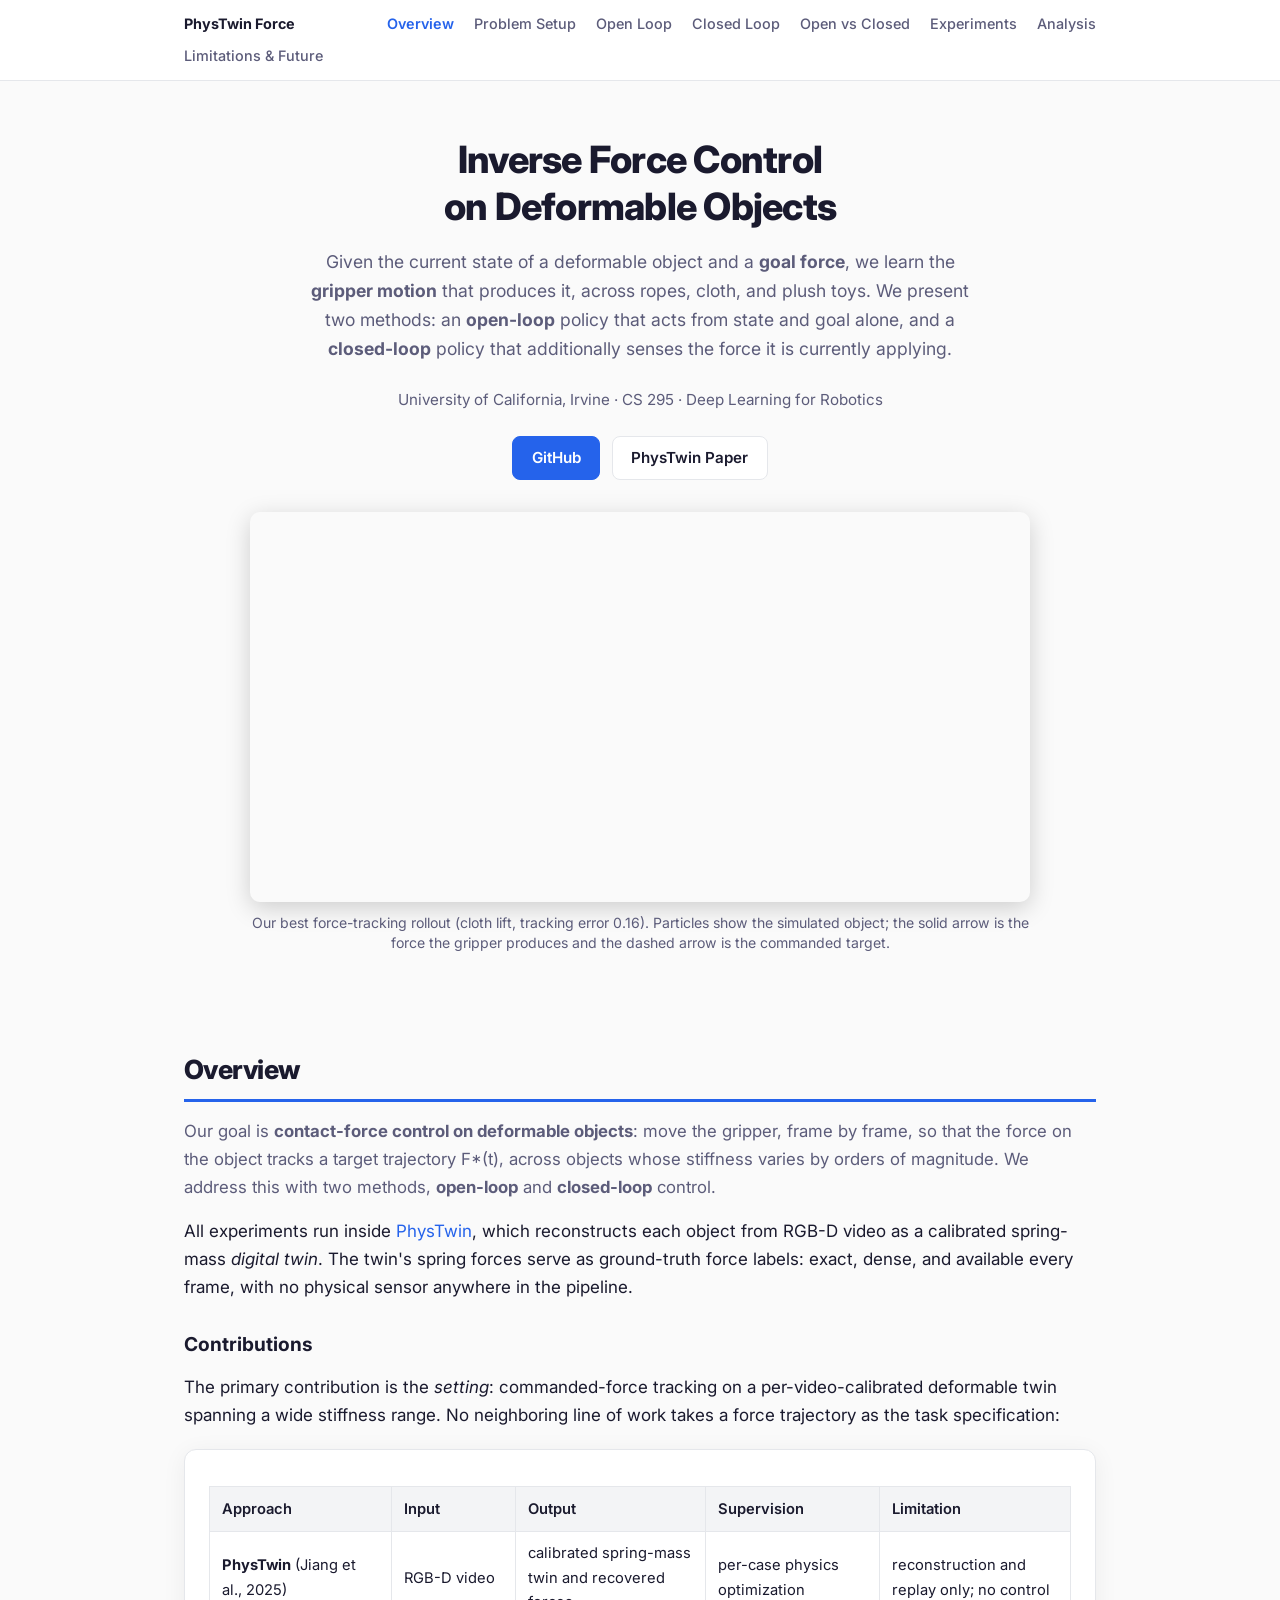
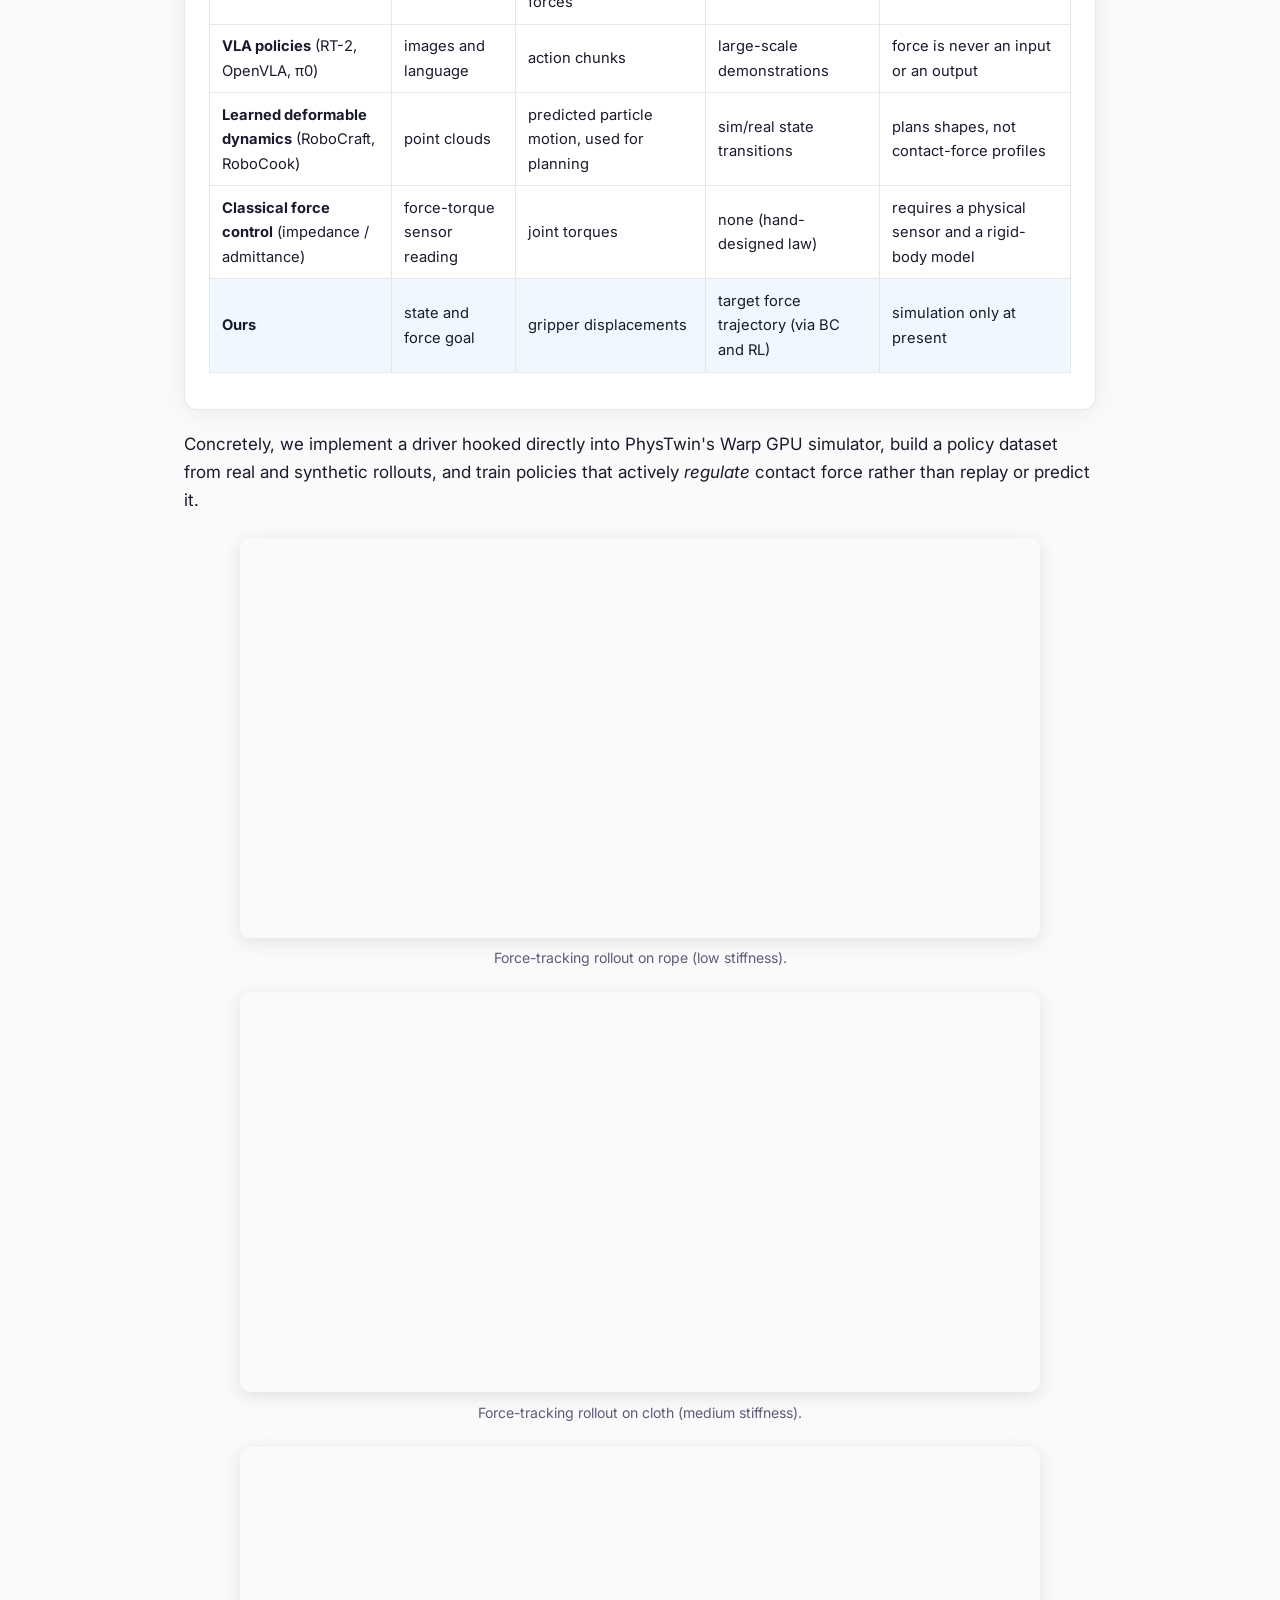
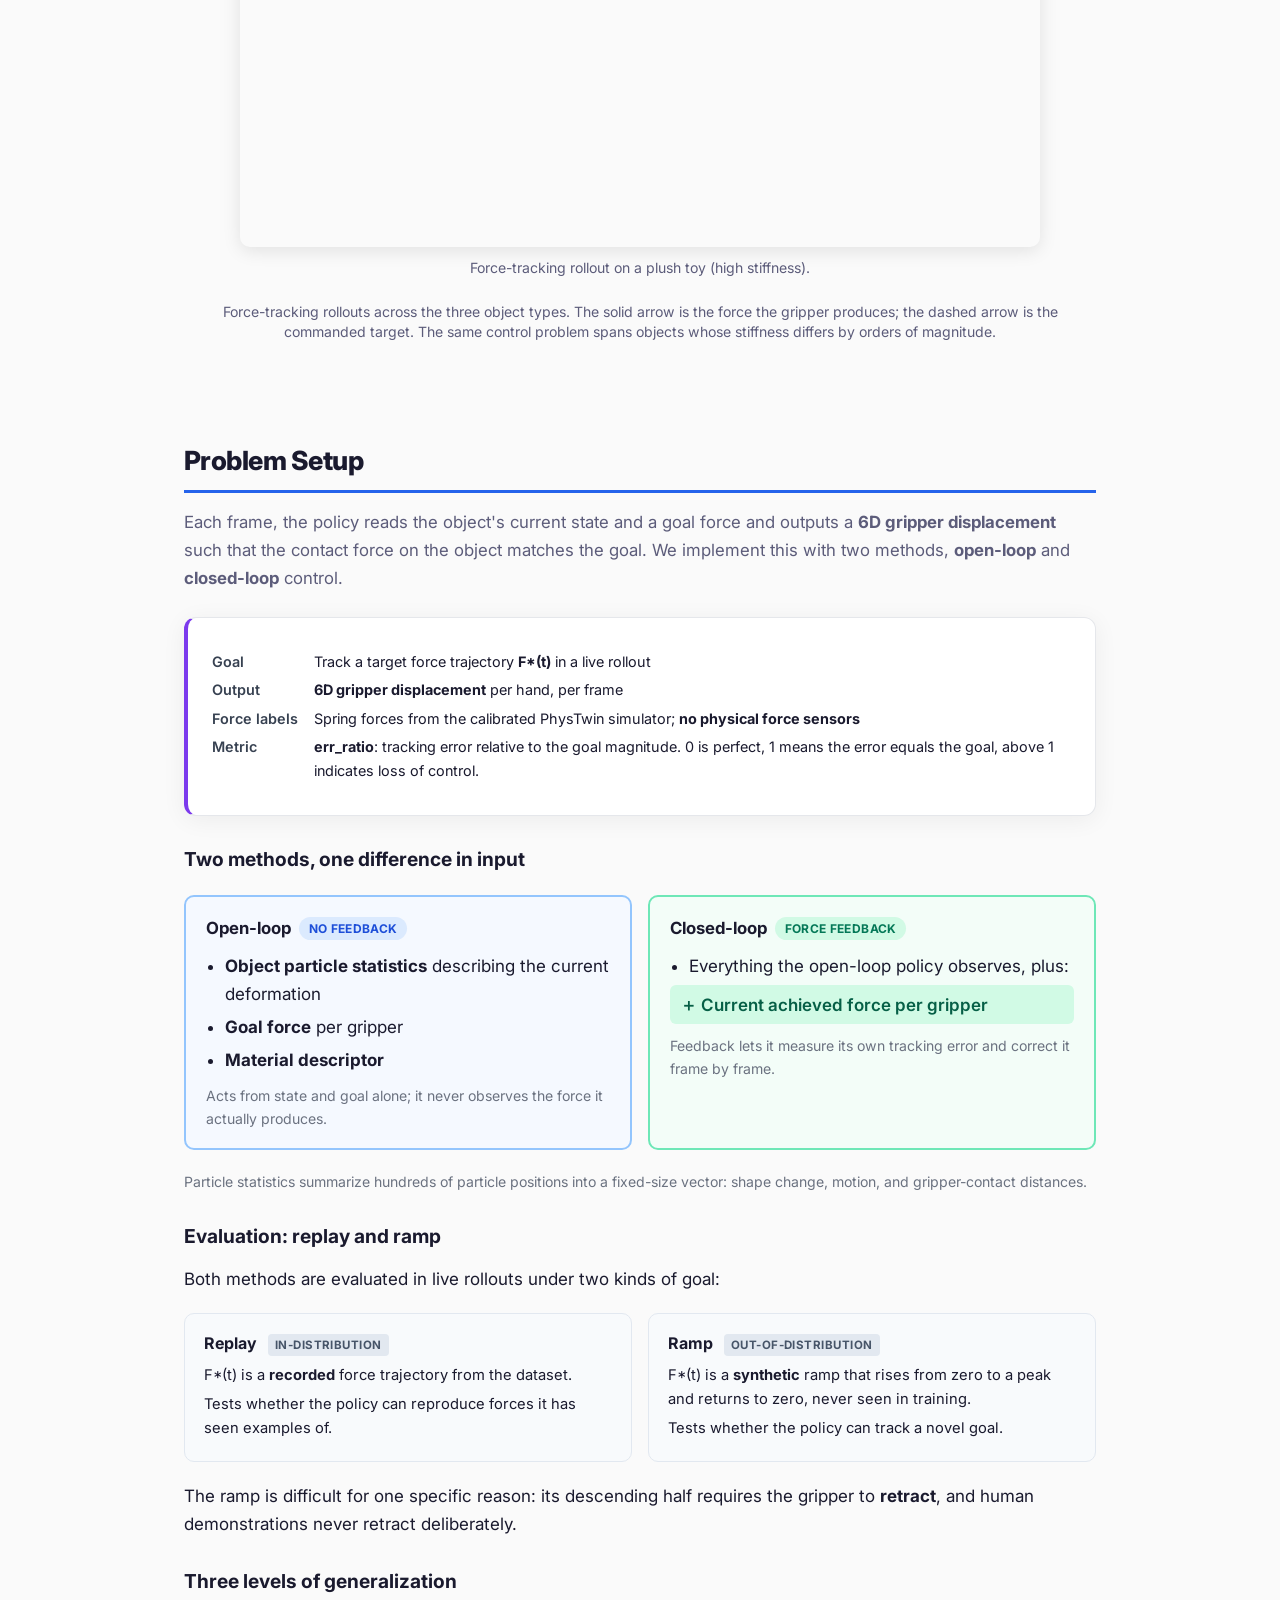
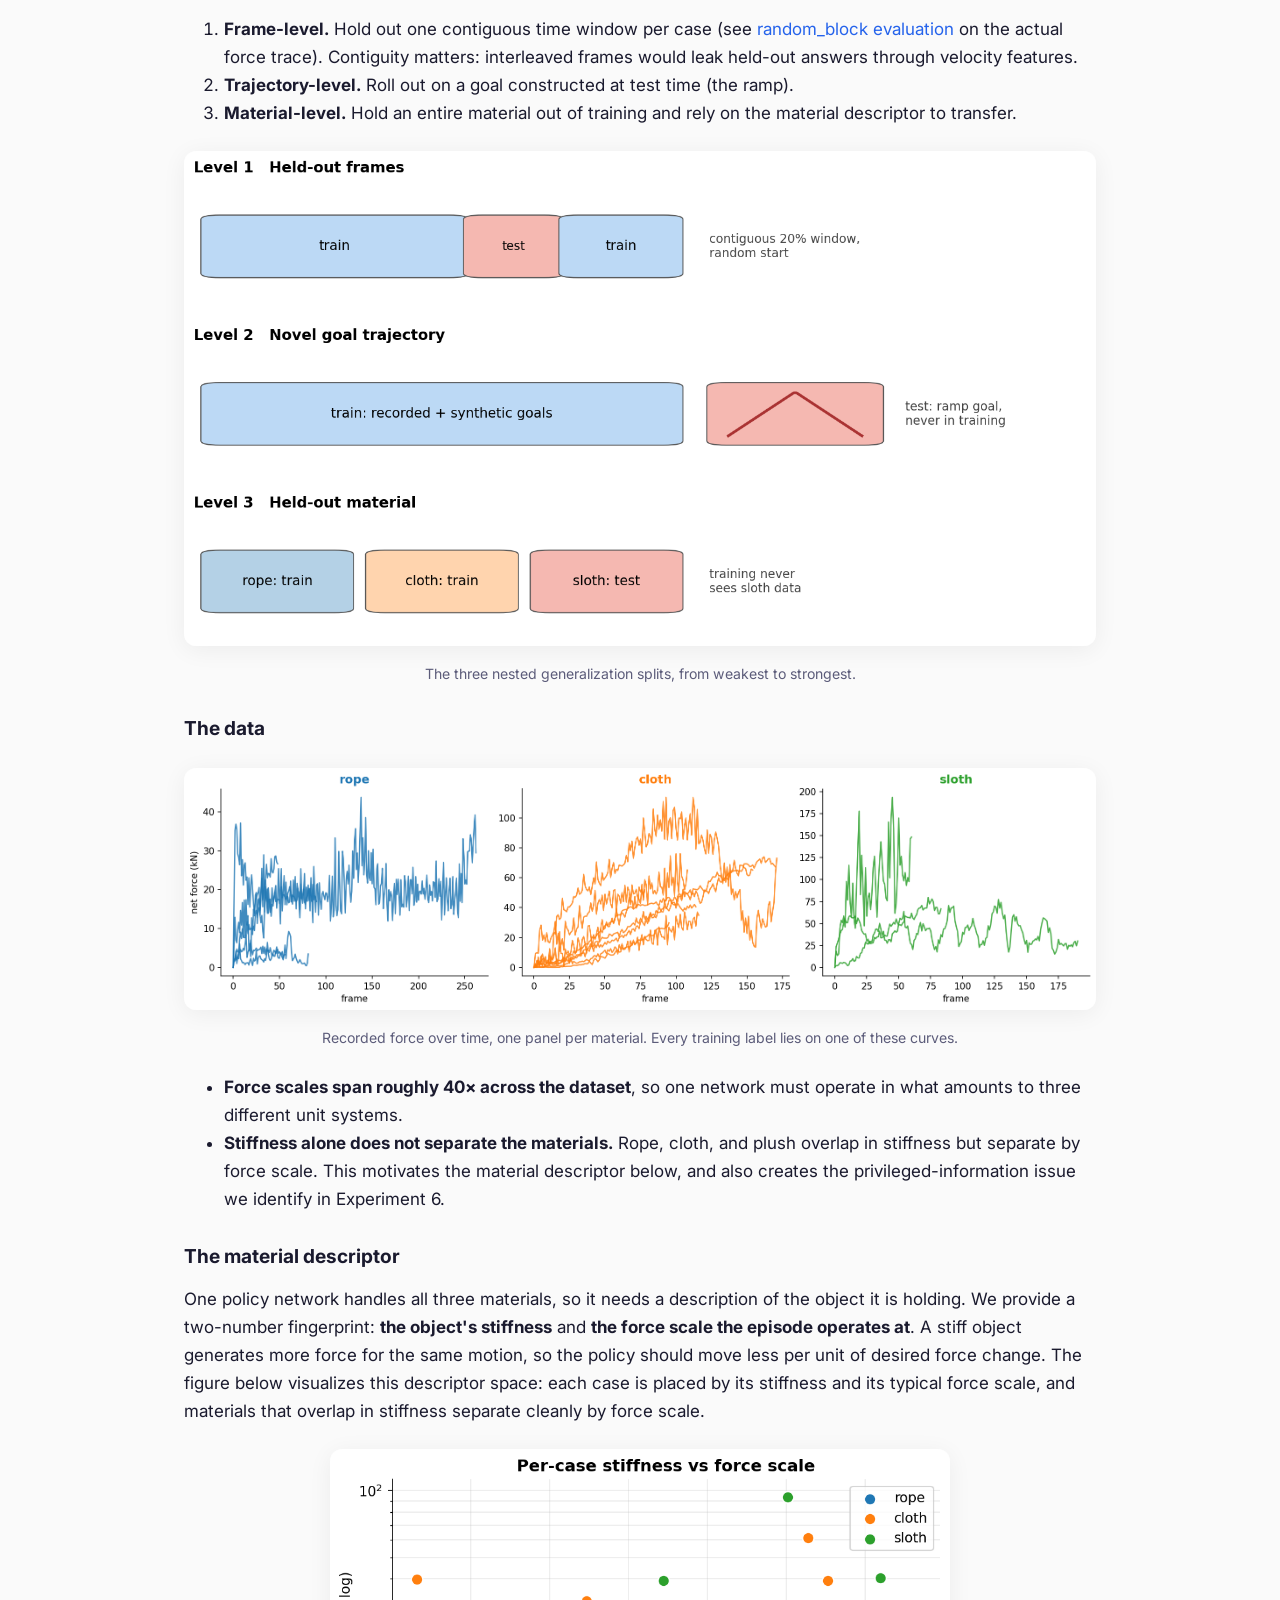
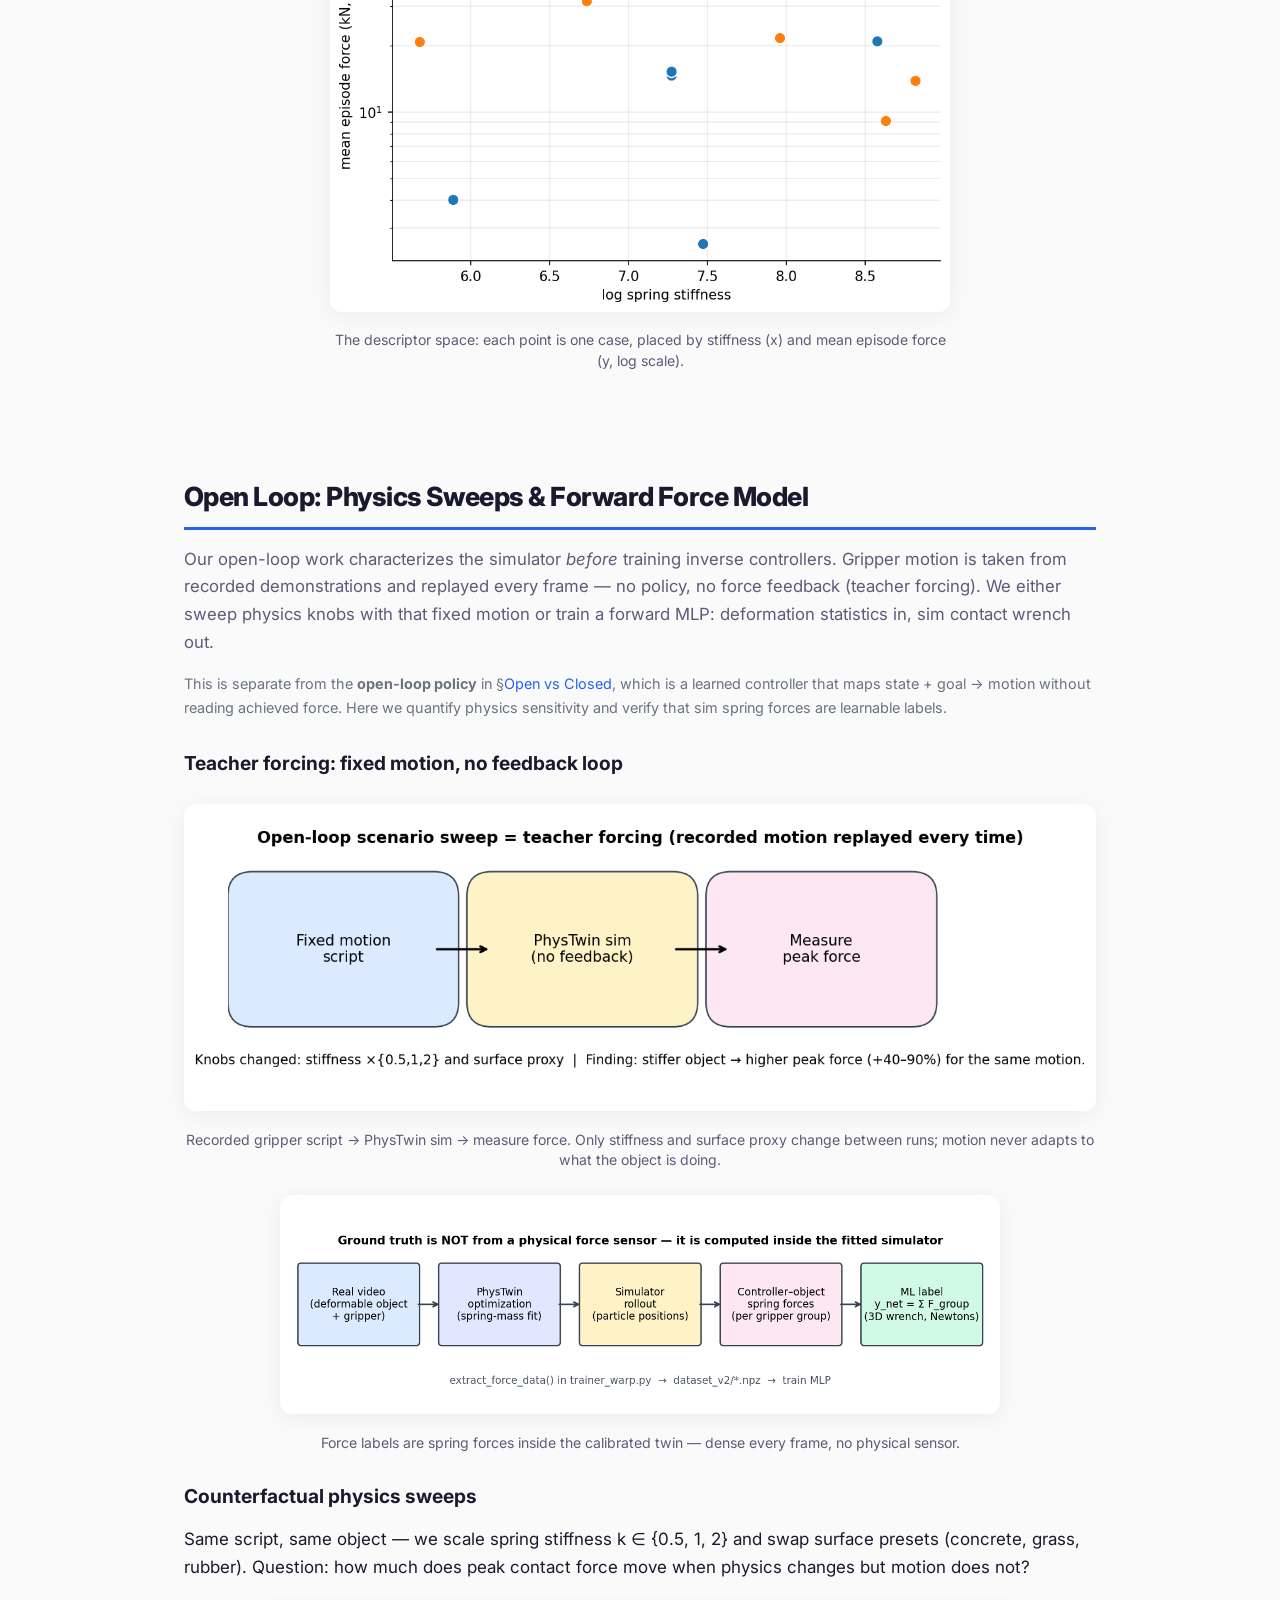
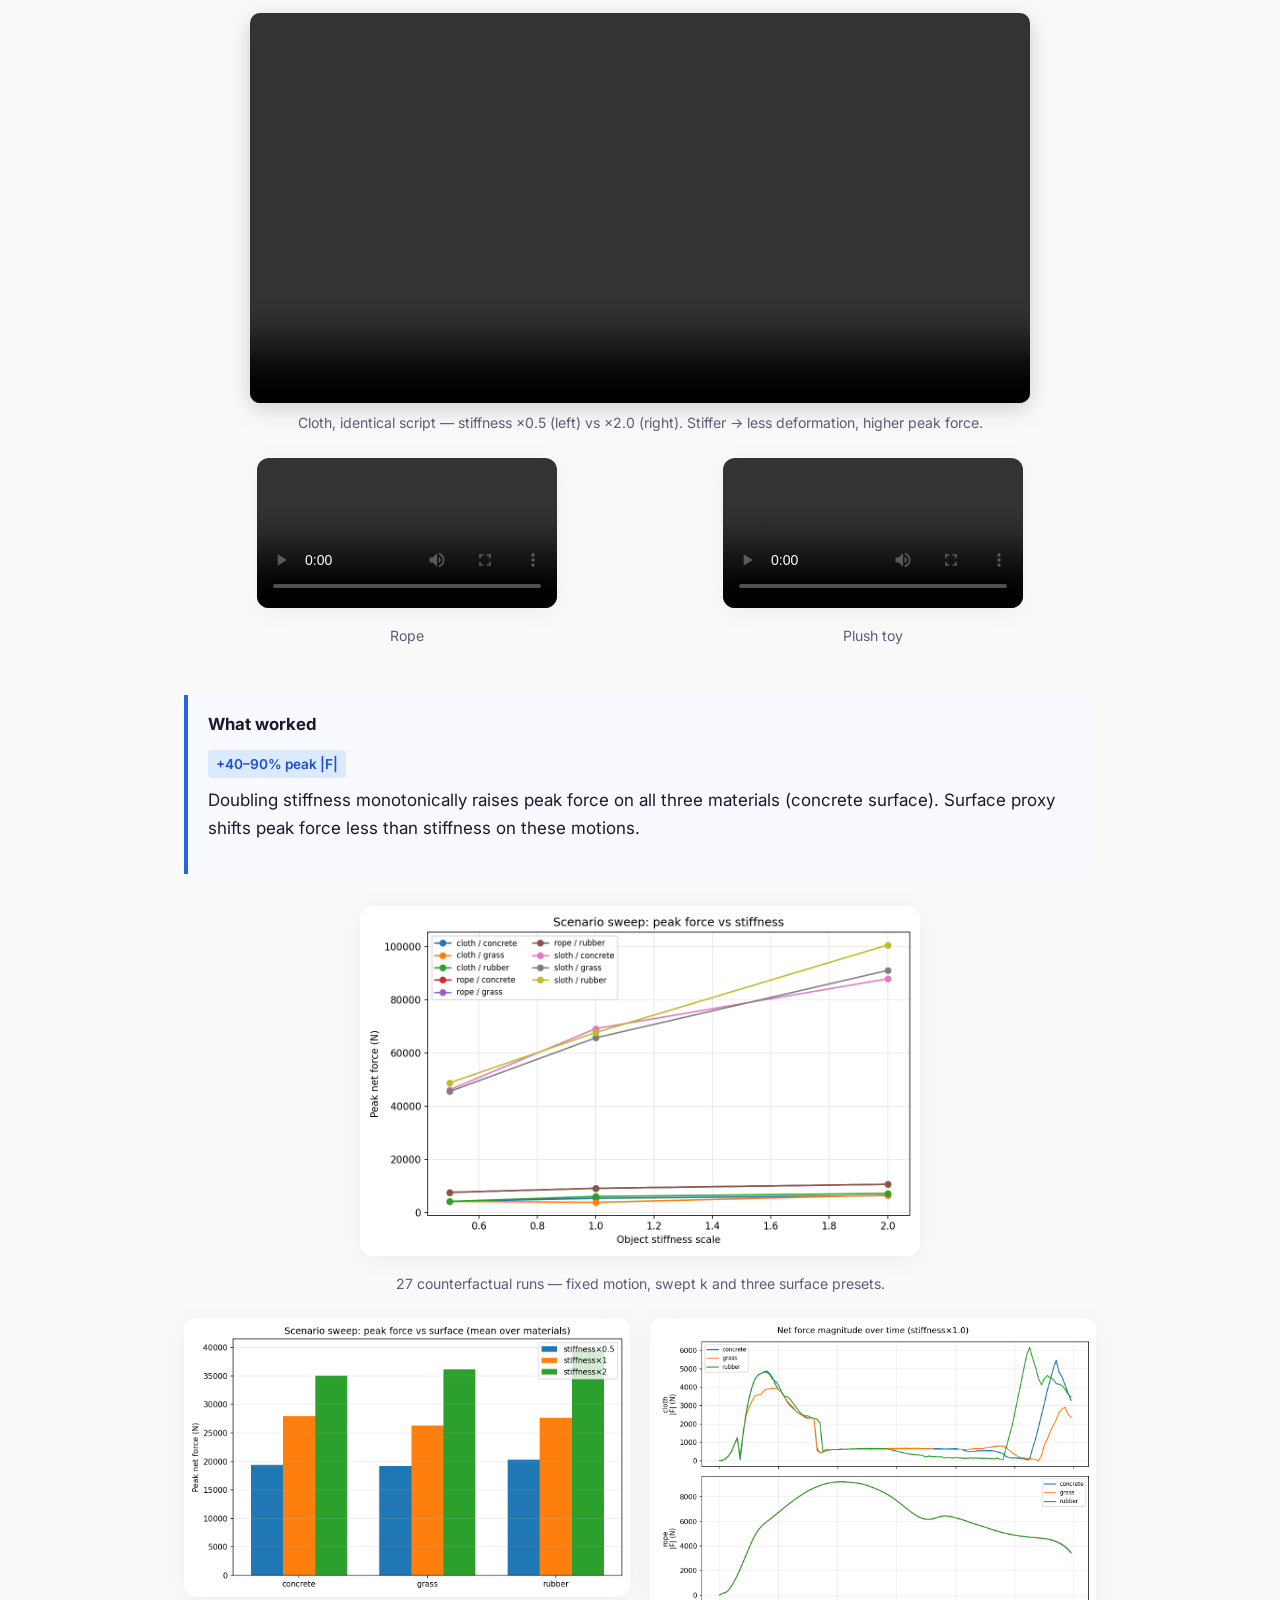
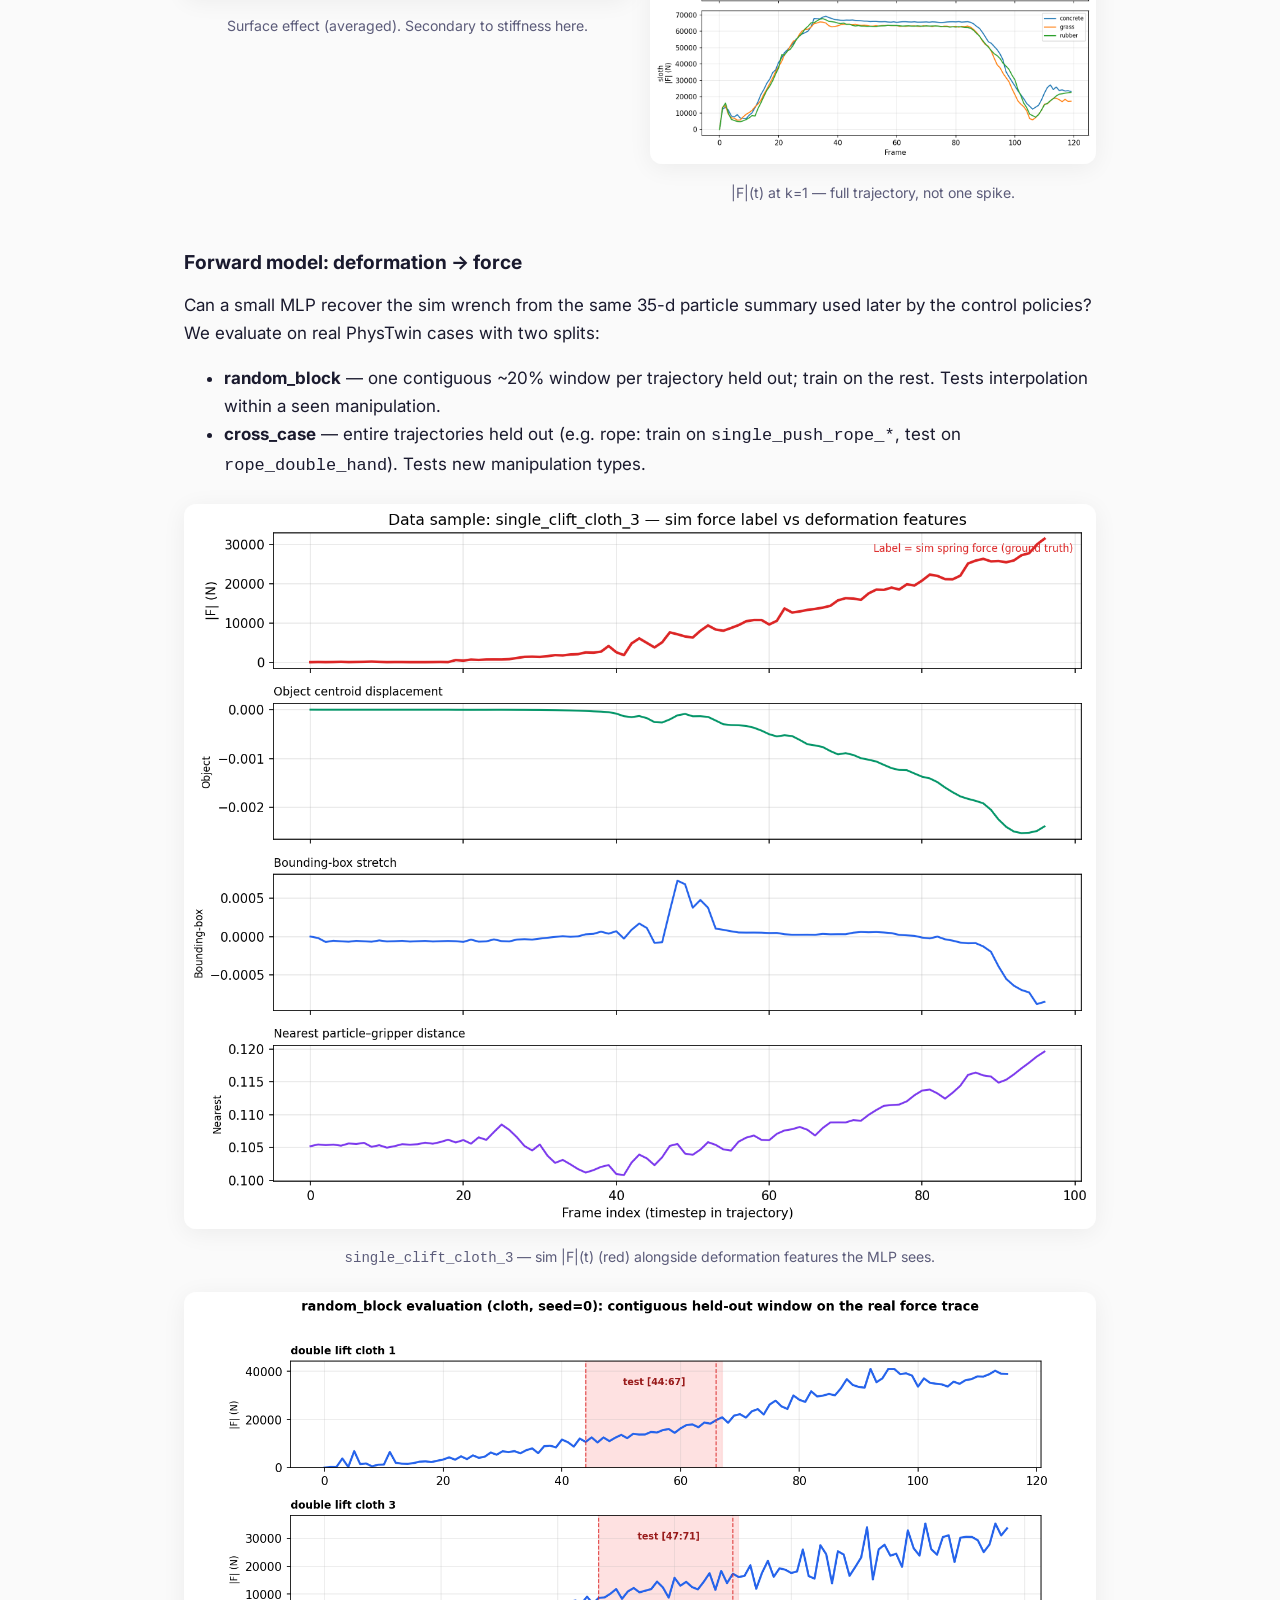
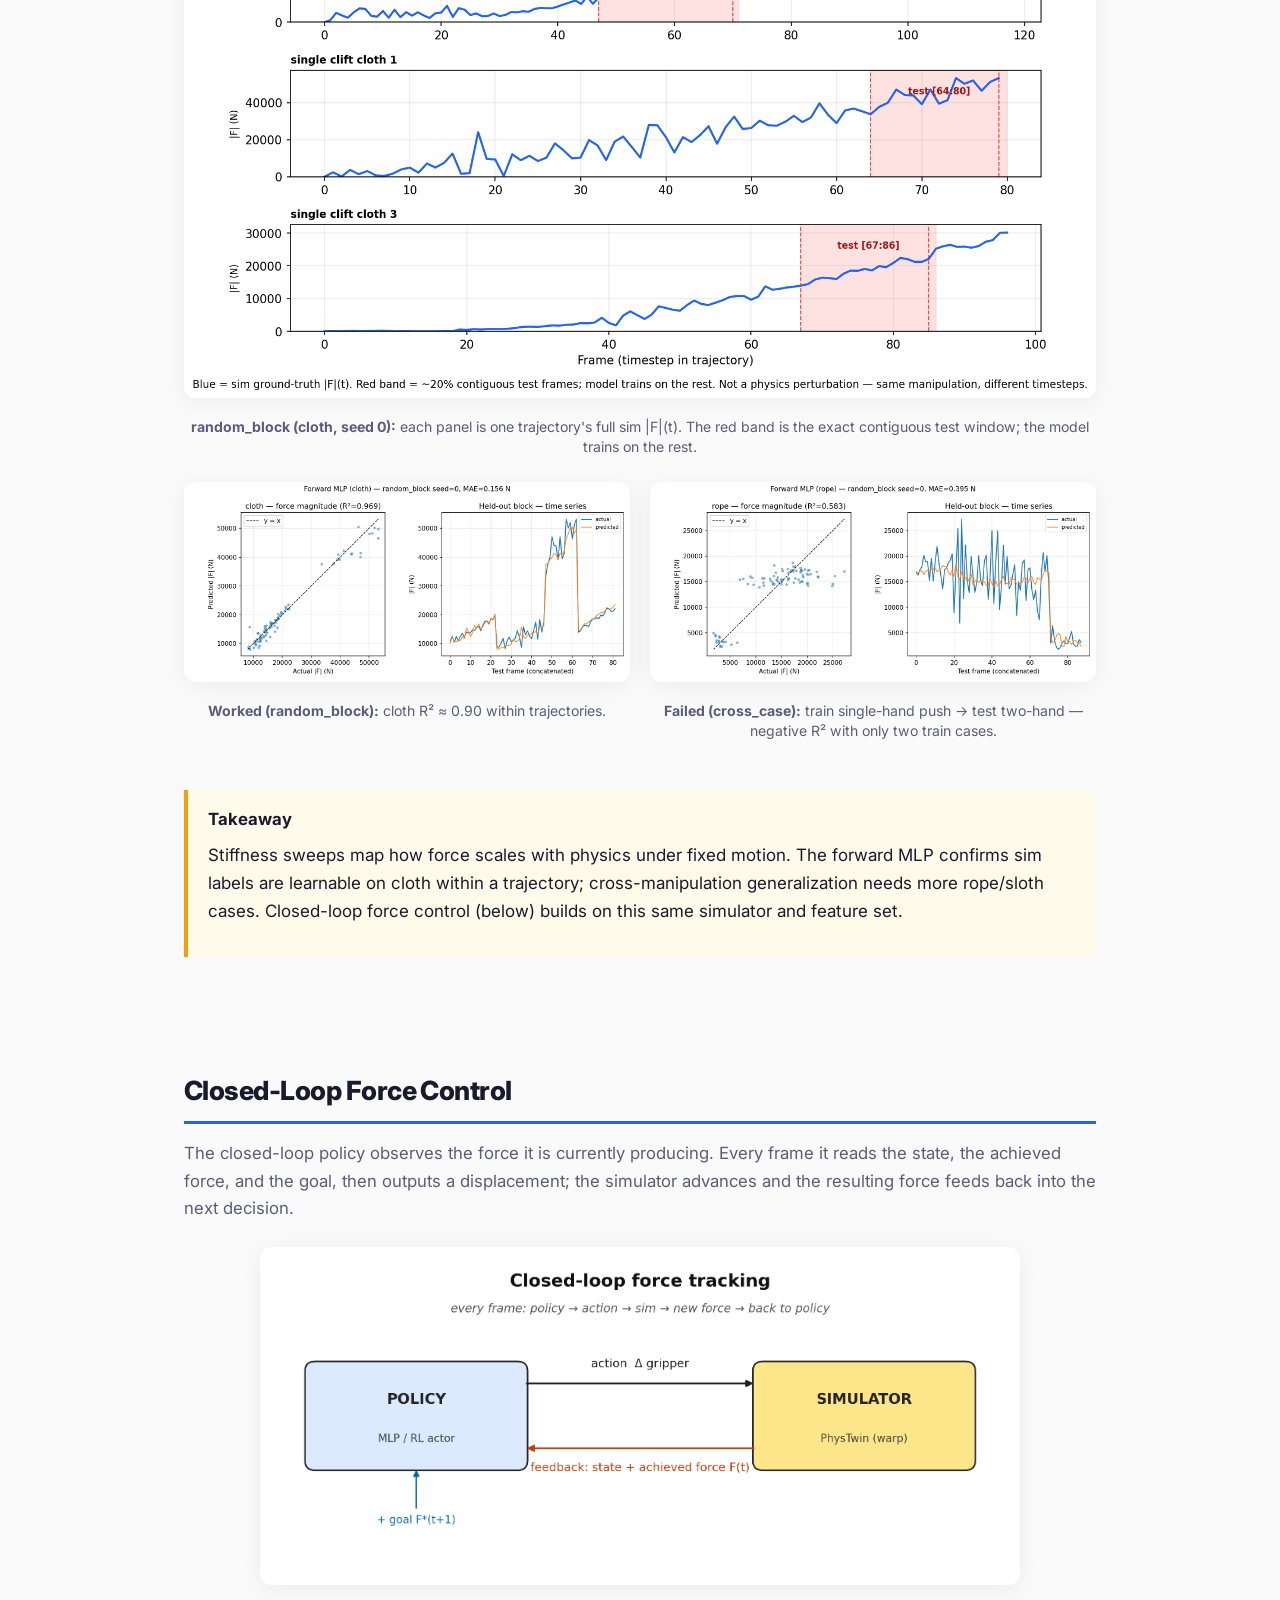
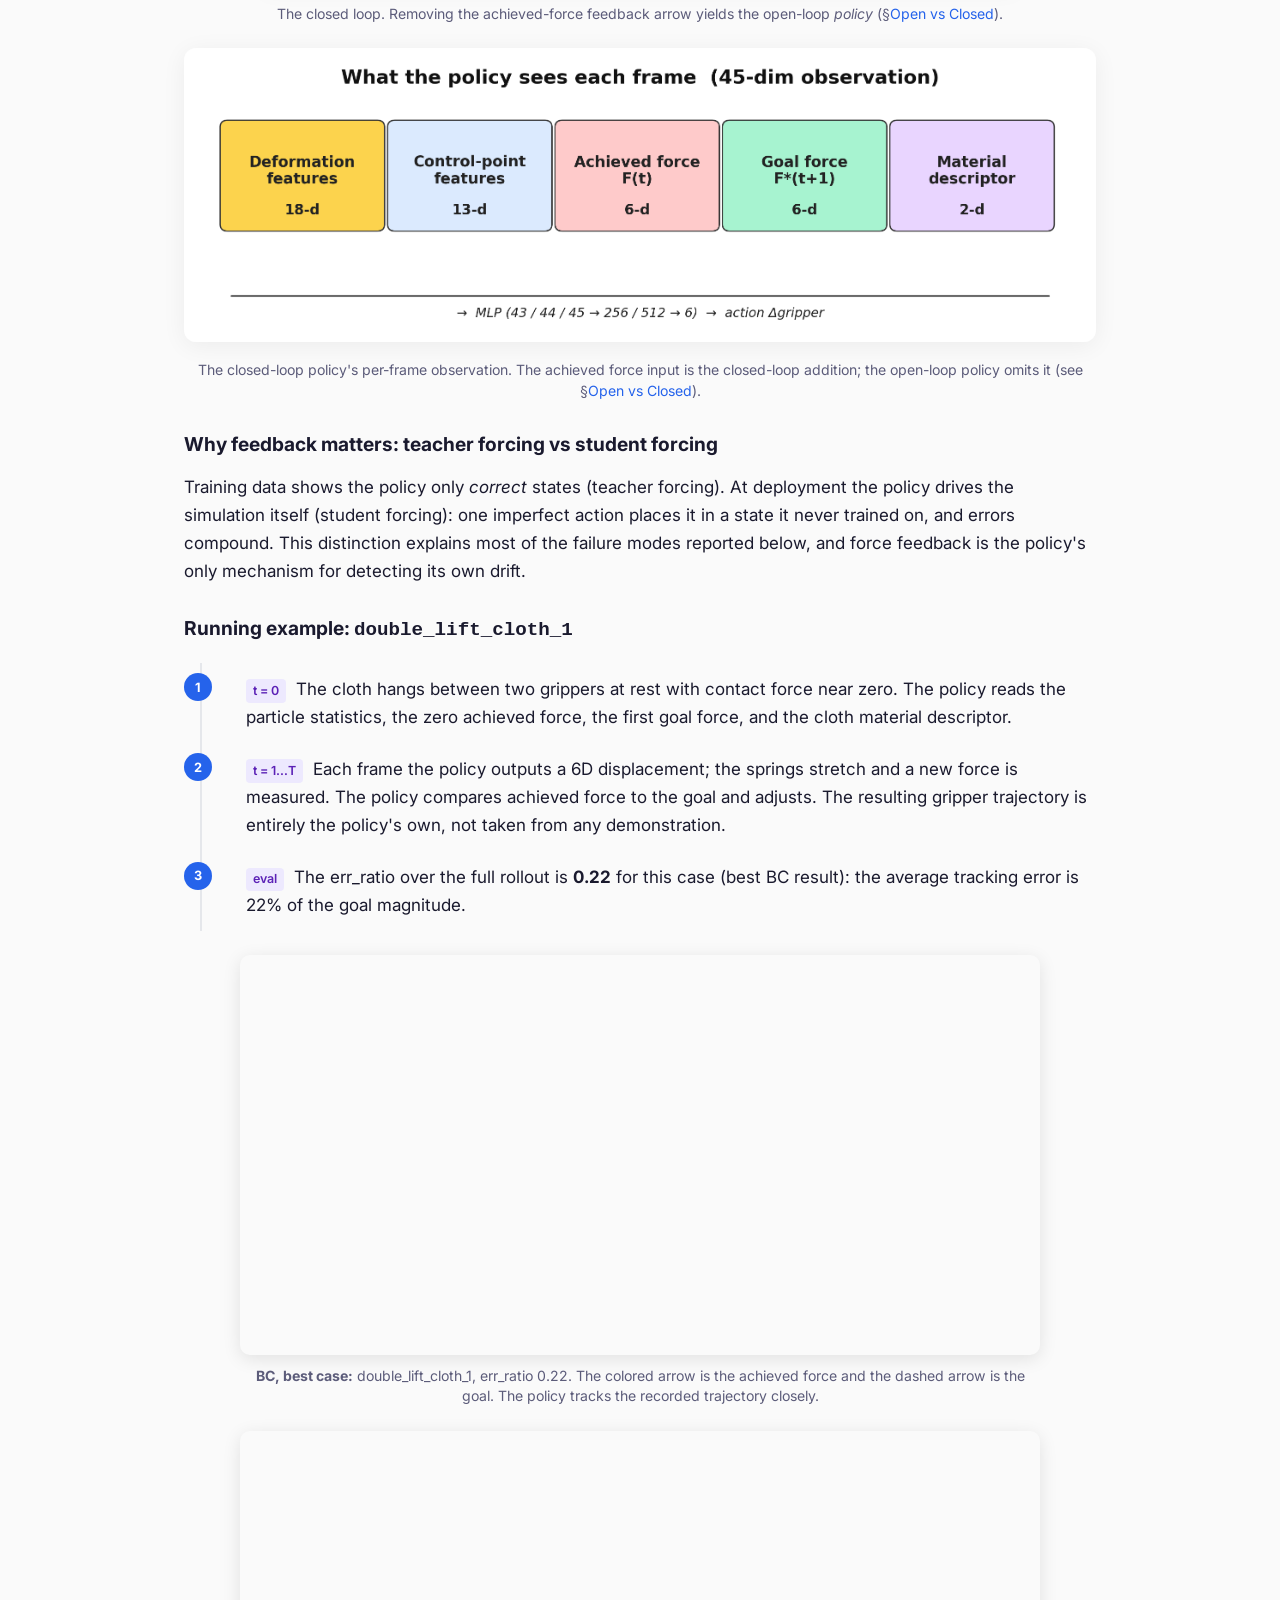
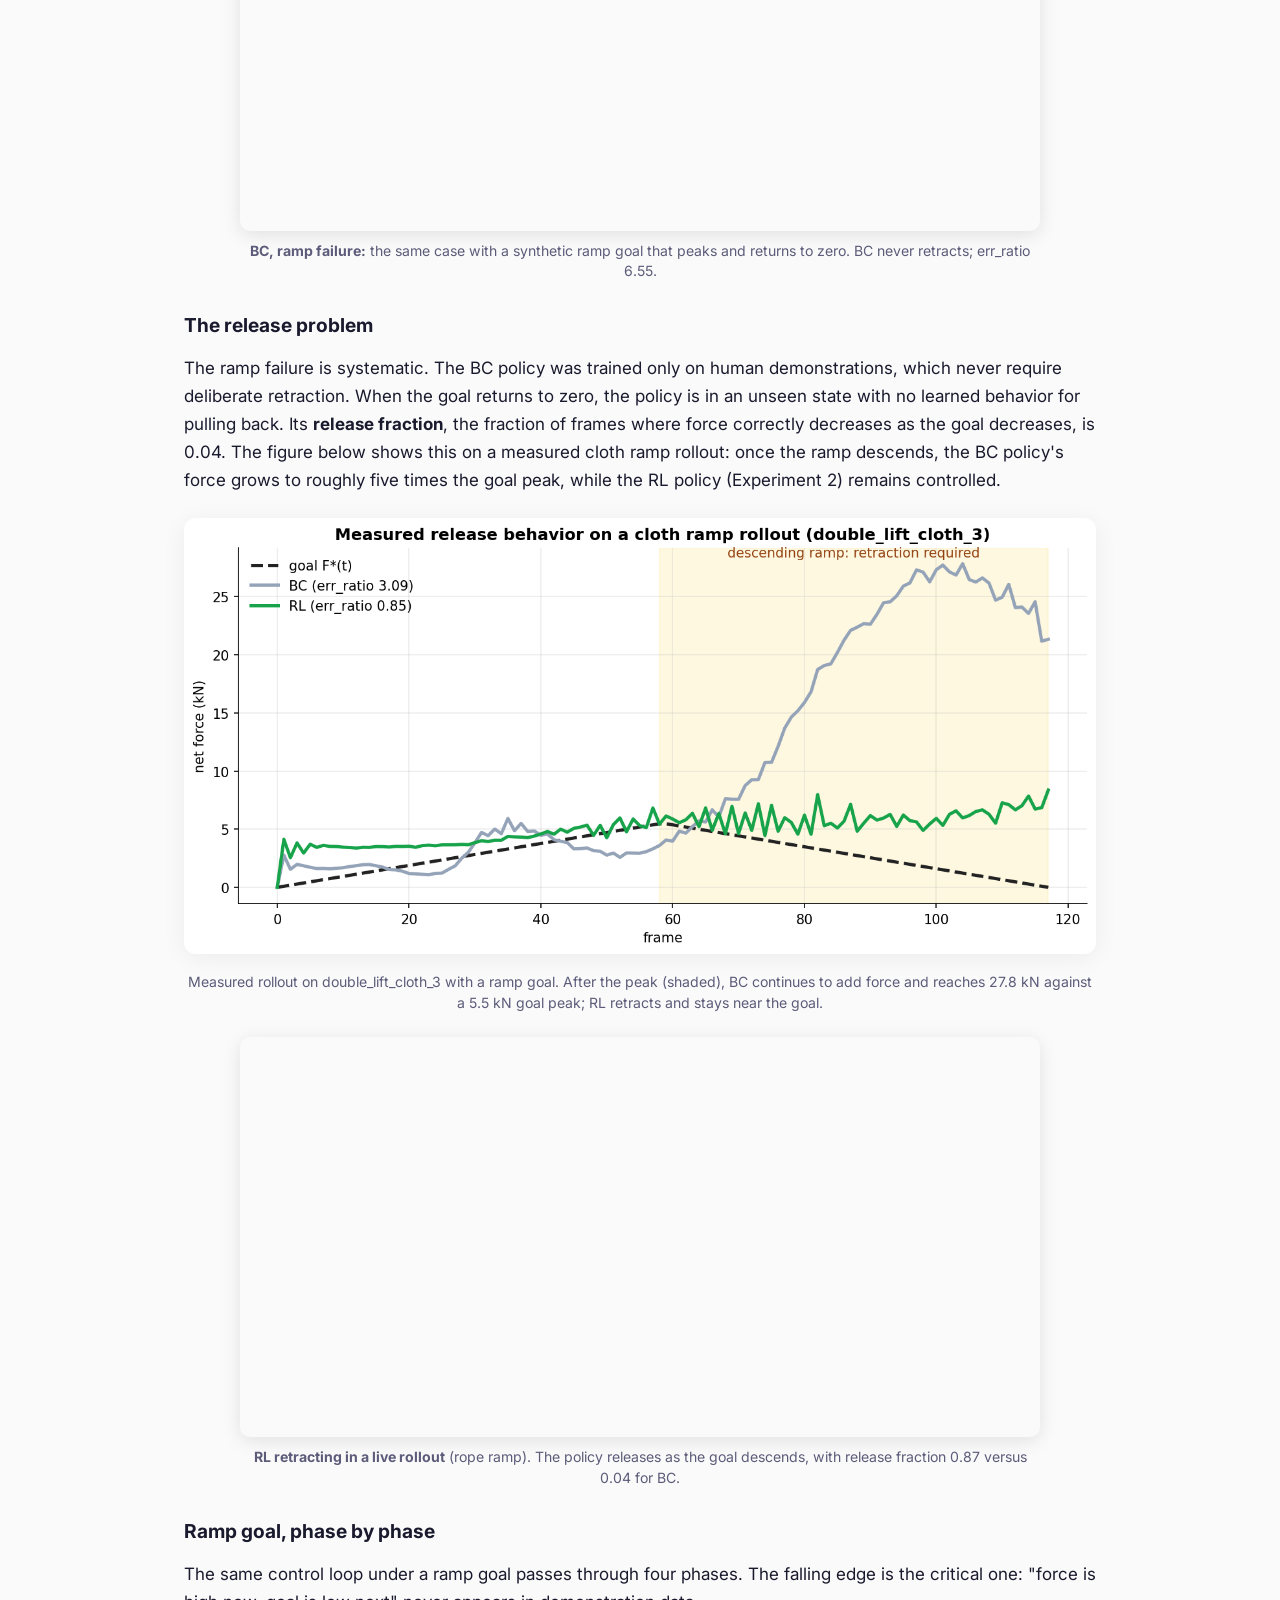
==== commit 69016e5d: "adding physics sweeps and open loop policy" ====
--- a/docs/index.html
+++ b/docs/index.html
@@ -208,7 +208,7 @@
     <a class="brand" href="#">PhysTwin Force</a>
     <a href="#overview">Overview</a>
     <a href="#setup">Problem Setup</a>
-    <a href="#open-loop">Physics Sweeps</a>
+    <a href="#open-loop">Open Loop</a>
     <a href="#closed-loop">Closed Loop</a>
     <a href="#comparison">Open vs Closed</a>
     <a href="#experiments">Experiments</a>
@@ -227,18 +227,13 @@
     alone, and a <strong>closed-loop</strong> policy that additionally senses the force it is
     currently applying.
   </p>
-  <p class="authors">
-    <span>Arshia Ilaty</span> ·
-    <span>Malak Gamal El-Din</span>
-  </p>
-  <p class="affiliation">University of California, Irvine · CS 175 / CS 275</p>
+  <p class="affiliation">University of California, Irvine · CS 295 · Deep Learning for Robotics</p>
   <div class="hero-links">
     <a class="btn btn-primary" href="https://github.com/ArshiaIlaty/PhysTwin" target="_blank" rel="noopener">GitHub</a>
     <a class="btn" href="https://jianghanxiao.github.io/phystwin-web/" target="_blank" rel="noopener">PhysTwin Paper</a>
   </div>
   <figure class="hero-figure">
-    <video autoplay muted loop playsinline>
-      <source src="assets/malak/videos/HERO_cloth_lift_particles.mp4" type="video/mp4">
+    <video autoplay muted loop playsinline src="assets/force_control/videos/HERO_cloth_lift_particles.mp4">
     </video>
     <p class="caption">
       Our best force-tracking rollout (cloth lift, tracking error 0.16). Particles show the
@@ -323,21 +318,18 @@
 
   <div class="video-stack">
     <figure>
-      <video autoplay muted loop playsinline>
-        <source src="assets/malak/videos/OBJ_rope_particles.mp4" type="video/mp4">
-      </video>
+      <video autoplay muted loop playsinline src="assets/force_control/videos/OBJ_rope_particles.mp4">
+    </video>
       <p class="caption">Force-tracking rollout on rope (low stiffness).</p>
     </figure>
     <figure>
-      <video autoplay muted loop playsinline>
-        <source src="assets/malak/videos/OBJ_cloth_particles.mp4" type="video/mp4">
-      </video>
+      <video autoplay muted loop playsinline src="assets/force_control/videos/OBJ_cloth_particles.mp4">
+    </video>
       <p class="caption">Force-tracking rollout on cloth (medium stiffness).</p>
     </figure>
     <figure>
-      <video autoplay muted loop playsinline>
-        <source src="assets/malak/videos/OBJ_sloth_particles.mp4" type="video/mp4">
-      </video>
+      <video autoplay muted loop playsinline src="assets/force_control/videos/OBJ_sloth_particles.mp4">
+    </video>
       <p class="caption">Force-tracking rollout on a plush toy (high stiffness).</p>
     </figure>
   </div>
@@ -359,7 +351,7 @@
     <strong>closed-loop</strong> control.
   </p>
 
-  <div class="card malak" style="margin: 1.5rem 0;">
+  <div class="card control" style="margin: 1.5rem 0;">
     <div class="io-row">
       <span class="io-label">Goal</span>
       <span>Track a target force trajectory <strong>F*(t)</strong> in a live rollout</span>
@@ -418,20 +410,21 @@
 
   <h3>Three levels of generalization</h3>
   <ol>
-    <li><strong>Frame-level.</strong> Hold out one contiguous time window per case. Contiguity
-      matters: interleaved frames would reveal held-out answers through velocity features.</li>
+    <li><strong>Frame-level.</strong> Hold out one contiguous time window per case (see
+      <a href="#open-loop">random_block evaluation</a> on the actual force trace). Contiguity
+      matters: interleaved frames would leak held-out answers through velocity features.</li>
     <li><strong>Trajectory-level.</strong> Roll out on a goal constructed at test time (the ramp).</li>
     <li><strong>Material-level.</strong> Hold an entire material out of training and rely on the
       material descriptor to transfer.</li>
   </ol>
   <figure class="figure">
-    <img src="assets/malak/figures/12_generalization_splits.png" alt="The three generalization splits">
+    <img src="assets/force_control/figures/12_generalization_splits.png" alt="The three generalization splits">
     <p class="caption">The three nested generalization splits, from weakest to strongest.</p>
   </figure>
 
   <h3>The data</h3>
   <figure class="figure">
-    <img src="assets/malak/figures/11a_force_traces.png" alt="Recorded force over time for each material">
+    <img src="assets/force_control/figures/11a_force_traces.png" alt="Recorded force over time for each material">
     <p class="caption">
       Recorded force over time, one panel per material. Every training label lies on one of these
       curves.
@@ -455,7 +448,7 @@
     typical force scale, and materials that overlap in stiffness separate cleanly by force scale.
   </p>
   <figure class="figure" style="max-width:620px;margin-left:auto;margin-right:auto;">
-    <img src="assets/malak/figures/11b_stiffness_force_map.png" alt="Per-case stiffness vs force scale map">
+    <img src="assets/force_control/figures/11b_stiffness_force_map.png" alt="Per-case stiffness vs force scale map">
     <p class="caption">
       The descriptor space: each point is one case, placed by stiffness (x) and mean episode force
       (y, log scale).
@@ -463,177 +456,126 @@
   </figure>
 </section>
 
-<!-- ===================== ARSHIA: PHYSICS SWEEPS + FORWARD MODEL ===================== -->
+<!-- ===================== OPEN LOOP (physics sweeps + forward model) ===================== -->
 <section id="open-loop">
-  <h2>Counterfactual Physics Sweeps</h2>
+  <h2>Open Loop: Physics Sweeps &amp; Forward Force Model</h2>
 
   <p class="lead">
-    Malak's policies solve the <em>inverse</em> problem: given a force goal, what gripper motion
-    produces it? We first characterize the <em>forward</em> side of the same simulator — if the
-    motion is fixed and only physics knobs change, how does contact force respond?
-  </p>
-
-  <p>
-    This is not the same as an <a href="#comparison">open-loop policy</a> (which still learns
-    state→action mappings but omits force feedback). Here there is no learned controller at all:
-    we replay a scripted gripper trajectory and vary object stiffness (×0.5, ×1.0, ×2.0) and
-    surface proxies (concrete, grass, rubber). The motion is identical every run; only the
-    spring-mass parameters change.
-  </p>
+    Our open-loop work characterizes the simulator <em>before</em> training inverse controllers.
+    Gripper motion is taken from recorded demonstrations and replayed every frame — no policy, no
+    force feedback (teacher forcing). We either sweep physics knobs with that fixed motion or train
+    a forward MLP: deformation statistics in, sim contact wrench out.
+  </p>
+  <p class="io-note" style="font-size:0.9rem;color:#6b7280;margin-bottom:1.25rem;">
+    This is separate from the <strong>open-loop policy</strong> in §<a href="#comparison">Open vs Closed</a>,
+    which is a learned controller that maps state + goal → motion without reading achieved force.
+    Here we quantify physics sensitivity and verify that sim spring forces are learnable labels.
+  </p>
+
+  <h3>Teacher forcing: fixed motion, no feedback loop</h3>
+  <figure class="figure">
+    <img src="assets/scenario_sweeps/open_loop_teacher_forcing.png" alt="Open-loop scenario sweep pipeline">
+    <p class="caption">
+      Recorded gripper script → PhysTwin sim → measure force. Only stiffness and surface proxy change
+      between runs; motion never adapts to what the object is doing.
+    </p>
+  </figure>
+
+  <figure class="figure" style="max-width:720px;margin-left:auto;margin-right:auto;">
+    <img src="assets/scenario_sweeps/ground_truth_pipeline.png" alt="Where sim force labels come from">
+    <p class="caption">
+      Force labels are spring forces inside the calibrated twin — dense every frame, no physical sensor.
+    </p>
+  </figure>
+
+  <h3>Counterfactual physics sweeps</h3>
+  <p>
+    Same script, same object — we scale spring stiffness k ∈ {0.5, 1, 2} and swap surface presets
+    (concrete, grass, rubber). Question: how much does peak contact force move when physics changes
+    but motion does not?
+  </p>
+
+  <figure class="figure hero-figure">
+    <video controls playsinline preload="metadata" width="100%" src="assets/scenario_sweeps/compare_cloth_k0.5_vs_k2.0.mp4">
+    </video>
+    <p class="caption">Cloth, identical script — stiffness ×0.5 (left) vs ×2.0 (right). Stiffer → less deformation, higher peak force.</p>
+  </figure>
+
+  <div class="figure-grid">
+    <figure class="figure">
+      <video controls playsinline preload="metadata" src="assets/scenario_sweeps/compare_rope_k0.5_vs_k2.0.mp4">
+      </video>
+      <p class="caption">Rope</p>
+    </figure>
+    <figure class="figure">
+      <video controls playsinline preload="metadata" src="assets/scenario_sweeps/compare_sloth_k0.5_vs_k2.0.mp4">
+      </video>
+      <p class="caption">Plush toy</p>
+    </figure>
+  </div>
 
   <div class="exp-block">
-    <h4>Result</h4>
-    <span class="metric">+40–90% peak force</span>
-    <p>
-      Doubling stiffness raises peak net contact force by 40–90% across cloth, rope, and plush,
-      for the same gripper script. Surface friction moves peak force less than stiffness does on
-      these motions — useful when interpreting why a policy trained on one material regime fails
-      on another.
-    </p>
-  </div>
-
-  <h3>Setup</h3>
-  <div class="card" style="border-left:4px solid #059669;padding:1rem 1.25rem;">
-    <div class="io-row">
-      <span class="io-label">Held fixed</span>
-      <span>Synthetic gripper script per material (<code>hold_release</code> for cloth/sloth, <code>linear_push</code> for rope)</span>
-      <span class="io-label">Varied</span>
-      <span>Object stiffness scale; surface friction/restitution proxy</span>
-      <span class="io-label">Measured</span>
-      <span>Per-frame net wrench from the simulator (same spring-force labels as §Problem Setup)</span>
-      <span class="io-label">Output</span>
-      <span>27 scenario trajectories in <code>dataset_scenarios/</code> (54 in the expanded grid)</span>
-    </div>
-  </div>
-
-  <ol class="flow">
-    <li>Donor case per material: cloth <code>single_clift_cloth_3</code>, rope <code>single_push_rope_1</code>, sloth <code>double_stretch_sloth</code>.</li>
-    <li>Replay the same controller path while scaling stiffness and swapping the surface preset.</li>
-    <li>Record |F|(t) and peak force; no new RGB-D video is collected.</li>
-  </ol>
+    <h4>What worked</h4>
+    <span class="metric">+40–90% peak |F|</span>
+    <p>Doubling stiffness monotonically raises peak force on all three materials (concrete surface). Surface proxy shifts peak force less than stiffness on these motions.</p>
+  </div>
+
+  <figure class="figure figure-compact">
+    <img src="assets/scenario_sweeps/peak_force_vs_stiffness.png" alt="Peak force vs stiffness">
+    <p class="caption">27 counterfactual runs — fixed motion, swept k and three surface presets.</p>
+  </figure>
+
+  <div class="figure-grid">
+    <figure class="figure">
+      <img src="assets/scenario_sweeps/peak_force_vs_surface.png" alt="Peak force vs surface">
+      <p class="caption">Surface effect (averaged). Secondary to stiffness here.</p>
+    </figure>
+    <figure class="figure">
+      <img src="assets/scenario_sweeps/force_trajectories.png" alt="Force over time">
+      <p class="caption">|F|(t) at k=1 — full trajectory, not one spike.</p>
+    </figure>
+  </div>
+
+  <h3>Forward model: deformation → force</h3>
+  <p>
+    Can a small MLP recover the sim wrench from the same 35-d particle summary used later by the
+    control policies? We evaluate on real PhysTwin cases with two splits:
+  </p>
+  <ul>
+    <li><strong>random_block</strong> — one contiguous ~20% window per trajectory held out; train on
+      the rest. Tests interpolation within a seen manipulation.</li>
+    <li><strong>cross_case</strong> — entire trajectories held out (e.g. rope: train on
+      <code>single_push_rope_*</code>, test on <code>rope_double_hand</code>). Tests new manipulation types.</li>
+  </ul>
 
   <figure class="figure">
-    <img src="assets/arshia/peak_force_vs_stiffness.png" alt="Peak net force vs stiffness for cloth, rope, and sloth">
+    <img src="assets/scenario_sweeps/data_force_vs_features.png" alt="Force vs features over time">
+    <p class="caption"><code>single_clift_cloth_3</code> — sim |F|(t) (red) alongside deformation features the MLP sees.</p>
+  </figure>
+
+  <figure class="figure">
+    <img src="assets/scenario_sweeps/random_block_holdout_trajectories.png" alt="Hold-out blocks on cloth force trajectories">
     <p class="caption">
-      Peak net force vs stiffness scale (concrete surface). The trend is monotonic in all three
-      materials; cloth shows the largest relative swing (+72% from k=0.5 to k=2.0).
+      <strong>random_block (cloth, seed 0):</strong> each panel is one trajectory's full sim |F|(t).
+      The red band is the exact contiguous test window; the model trains on the rest.
     </p>
   </figure>
 
   <div class="figure-grid">
     <figure class="figure">
-      <img src="assets/arshia/peak_force_vs_surface.png" alt="Peak force by surface proxy">
-      <p class="caption">Peak force by surface (averaged over materials). Smaller spread than stiffness.</p>
-    </figure>
-    <figure class="figure">
-      <img src="assets/arshia/force_trajectories.png" alt="Force magnitude over time">
-      <p class="caption">|F|(t) at baseline stiffness — not a single spike; full trajectory shape matters.</p>
-    </figure>
-  </div>
-
-  <h3>Qualitative: same motion, different stiffness</h3>
-  <p>
-    Side-by-side renders use the same script; only the object spring constants differ. Stiffer
-    objects deform less and build higher contact force during the hold phase.
-  </p>
-  <div class="figure-grid">
-    <figure class="figure">
-      <video controls width="100%" preload="metadata">
-        <source src="assets/arshia/compare_cloth_k0.5_vs_k2.0.mp4" type="video/mp4">
-      </video>
-      <p class="caption">Cloth — k=0.5 (left) vs k=2.0 (right)</p>
-    </figure>
-    <figure class="figure">
-      <video controls width="100%" preload="metadata">
-        <source src="assets/arshia/compare_rope_k0.5_vs_k2.0.mp4" type="video/mp4">
-      </video>
-      <p class="caption">Rope — k=0.5 vs k=2.0</p>
-    </figure>
-    <figure class="figure">
-      <video controls width="100%" preload="metadata">
-        <source src="assets/arshia/compare_sloth_k0.5_vs_k2.0.mp4" type="video/mp4">
-      </video>
-      <p class="caption">Plush — k=0.5 vs k=2.0</p>
-    </figure>
-  </div>
-
-  <h3>Forward model: deformation → force</h3>
-  <p>
-    Separately, we train a per-material MLP to predict the simulator's net wrench from the same
-    35-dim particle statistics Malak's policies use (shape change, contact distance, velocity,
-    material tag). This asks whether force is recoverable from deformation alone — a sanity check
-    on the labels and features before investing in inverse control.
-  </p>
-
-  <figure class="figure">
-    <img src="assets/arshia/data_force_vs_features.png" alt="Sim force vs deformation features over time on single_clift_cloth_3">
-    <p class="caption">
-      Example trajectory (<code>single_clift_cloth_3</code>): sim force (red) tracks centroid
-      motion, bbox stretch, and contact distance — the patterns the MLP fits.
-    </p>
-  </figure>
-
-  <p>Two splits, two questions (same contiguous-block idea as the frame-level split in §Problem Setup):</p>
-
-  <div class="figure-grid">
-    <figure class="figure">
-      <img src="assets/arshia/split_cross_case.png" alt="cross_case train vs test cases">
-      <p class="caption"><strong>cross_case</strong> — entire manipulations held out (e.g. train three cloth cases, test <code>single_clift_cloth_1</code>).</p>
-    </figure>
-    <figure class="figure">
-      <img src="assets/arshia/split_random_block.png" alt="random_block contiguous held-out frames">
-      <p class="caption"><strong>random_block</strong> — ~20% contiguous frames held out per case. Not physics perturbations.</p>
-    </figure>
-  </div>
-
-  <div class="table-scroll card arshia">
-    <table>
-      <thead>
-        <tr>
-          <th>Split</th>
-          <th>Question</th>
-          <th>Cloth R²</th>
-          <th>Rope R²</th>
-        </tr>
-      </thead>
-      <tbody>
-        <tr>
-          <td><strong>cross_case</strong></td>
-          <td>Generalize to a new manipulation?</td>
-          <td><strong>0.62</strong></td>
-          <td>negative*</td>
-        </tr>
-        <tr>
-          <td><strong>random_block</strong></td>
-          <td>Interpolate force within a seen trajectory?</td>
-          <td><strong>0.90 ± 0.05</strong></td>
-          <td><strong>0.59 ± 0.05</strong></td>
-        </tr>
-      </tbody>
-    </table>
-    <p class="caption" style="text-align:left;margin-top:0.75rem;">
-      *Rope cross-case: train on single-hand push, test on <code>rope_double_hand</code> — different
-      contact regime, not a training bug.
-    </p>
-  </div>
-
-  <div class="figure-grid">
-    <figure class="figure">
-      <img src="assets/arshia/pred_vs_actual_cloth.png" alt="Predicted vs actual force for cloth">
-      <p class="caption">Cloth, random_block — predicted vs sim |F|.</p>
-    </figure>
-    <figure class="figure">
-      <img src="assets/arshia/pred_vs_actual_rope.png" alt="Predicted vs actual force for rope">
-      <p class="caption">Rope, random_block.</p>
-    </figure>
-  </div>
-
-  <p>
-    Cloth is the only material with enough cases for a meaningful cross-manipulation test. The
-    forward model and the stiffness sweeps bracket Malak's inverse policies: we know force is
-    predictable from deformation on cloth, and we know stiffness shifts the force landscape —
-    the control problem below operates in that landscape.
-  </p>
+      <img src="assets/scenario_sweeps/pred_vs_actual_cloth.png" alt="Cloth pred vs actual">
+      <p class="caption"><strong>Worked (random_block):</strong> cloth R² ≈ 0.90 within trajectories.</p>
+    </figure>
+    <figure class="figure">
+      <img src="assets/scenario_sweeps/pred_vs_actual_rope.png" alt="Rope pred vs actual">
+      <p class="caption"><strong>Failed (cross_case):</strong> train single-hand push → test two-hand — negative R² with only two train cases.</p>
+    </figure>
+  </div>
+
+  <div class="exp-block negative">
+    <h4>Takeaway</h4>
+    <p>Stiffness sweeps map how force scales with physics under fixed motion. The forward MLP confirms sim labels are learnable on cloth within a trajectory; cross-manipulation generalization needs more rope/sloth cases. Closed-loop force control (below) builds on this same simulator and feature set.</p>
+  </div>
 </section>
 
 <!-- ===================== CLOSED-LOOP ===================== -->
@@ -647,18 +589,18 @@
   </p>
 
   <figure class="figure">
-    <img src="assets/malak/figures/00_closed_loop_diagram.png" alt="Closed-loop force tracking: policy, action, simulator, force feedback" width="760">
+    <img src="assets/force_control/figures/00_closed_loop_diagram.png" alt="Closed-loop force tracking: policy, action, simulator, force feedback" width="760">
     <p class="caption">
-      The closed loop. Removing the red feedback arrow (the achieved force) yields the open-loop
-      policy.
+      The closed loop. Removing the achieved-force feedback arrow yields the
+      open-loop <em>policy</em> (§<a href="#comparison">Open vs Closed</a>).
     </p>
   </figure>
 
   <figure class="figure">
-    <img src="assets/malak/figures/00_observation_breakdown.png" alt="Policy observation breakdown">
+    <img src="assets/force_control/figures/00_observation_breakdown.png" alt="Policy observation breakdown">
     <p class="caption">
-      The closed-loop policy's per-frame observation. The <strong>achieved force</strong> input is
-      the closed-loop addition; the open-loop policy observes everything else.
+      The closed-loop policy's per-frame observation. The achieved force input is
+      the closed-loop addition; the open-loop policy omits it (see §<a href="#comparison">Open vs Closed</a>).
     </p>
   </figure>
 
@@ -694,15 +636,13 @@
 
   <div class="video-stack">
     <figure>
-      <video autoplay muted loop playsinline>
-        <source src="assets/malak/videos/06_BC_cloth_lift_BEST.mp4" type="video/mp4">
-      </video>
+      <video autoplay muted loop playsinline src="assets/force_control/videos/06_BC_cloth_lift_BEST.mp4">
+    </video>
       <p class="caption"><strong>BC, best case:</strong> double_lift_cloth_1, err_ratio 0.22. The colored arrow is the achieved force and the dashed arrow is the goal. The policy tracks the recorded trajectory closely.</p>
     </figure>
     <figure>
-      <video autoplay muted loop playsinline>
-        <source src="assets/malak/videos/02_BC_cloth_ramp_FAILURE.mp4" type="video/mp4">
-      </video>
+      <video autoplay muted loop playsinline src="assets/force_control/videos/02_BC_cloth_ramp_FAILURE.mp4">
+    </video>
       <p class="caption"><strong>BC, ramp failure:</strong> the same case with a synthetic ramp goal that peaks and returns to zero. BC never retracts; err_ratio 6.55.</p>
     </figure>
   </div>
@@ -718,7 +658,7 @@
     controlled.
   </p>
   <figure class="figure">
-    <img src="assets/malak/figures/00_release_problem_real.png" alt="Measured BC vs RL force traces on a cloth ramp rollout">
+    <img src="assets/force_control/figures/00_release_problem_real.png" alt="Measured BC vs RL force traces on a cloth ramp rollout">
     <p class="caption">
       Measured rollout on double_lift_cloth_3 with a ramp goal. After the peak (shaded), BC
       continues to add force and reaches 27.8 kN against a 5.5 kN goal peak; RL retracts and
@@ -727,9 +667,8 @@
   </figure>
   <div class="video-stack">
     <figure>
-      <video autoplay muted loop playsinline>
-        <source src="assets/malak/videos/01_RL_rope_ramp_HEADLINE.mp4" type="video/mp4">
-      </video>
+      <video autoplay muted loop playsinline src="assets/force_control/videos/01_RL_rope_ramp_HEADLINE.mp4">
+    </video>
       <p class="caption"><strong>RL retracting in a live rollout</strong> (rope ramp). The policy releases as the goal descends, with release fraction 0.87 versus 0.04 for BC.</p>
     </figure>
   </div>
@@ -792,11 +731,11 @@
 
   <div class="figure-stack">
     <figure class="figure">
-      <img src="assets/malak/open_vs_closed/01_open_vs_closed_bars.png" alt="Open vs closed loop bar chart">
+      <img src="assets/force_control/open_vs_closed/01_open_vs_closed_bars.png" alt="Open vs closed loop bar chart">
       <p class="caption">err_ratio for open-loop (no feedback) and closed-loop policies. The gap is small on replay and large on ramps.</p>
     </figure>
     <figure class="figure">
-      <img src="assets/malak/open_vs_closed/02_tracking_overlays.png" alt="Force tracking overlays open vs closed">
+      <img src="assets/force_control/open_vs_closed/02_tracking_overlays.png" alt="Force tracking overlays open vs closed">
       <p class="caption">Achieved vs target force over time. The open-loop policy (orange) diverges on the ramp; the closed-loop policy (blue) partially tracks it.</p>
     </figure>
   </div>
@@ -806,39 +745,33 @@
 
   <div class="video-stack">
     <figure>
-      <video autoplay muted loop playsinline>
-        <source src="assets/malak/open_vs_closed/videos/single_push_rope_1__policy_recorded_goal__closed.mp4" type="video/mp4">
-      </video>
+      <video autoplay muted loop playsinline src="assets/force_control/open_vs_closed/videos/single_push_rope_1__policy_recorded_goal__closed.mp4">
+    </video>
       <p class="caption">Rope, recorded goal (replay test): closed-loop policy.</p>
     </figure>
     <figure>
-      <video autoplay muted loop playsinline>
-        <source src="assets/malak/open_vs_closed/videos/single_push_rope_1__policy_recorded_goal__open.mp4" type="video/mp4">
-      </video>
+      <video autoplay muted loop playsinline src="assets/force_control/open_vs_closed/videos/single_push_rope_1__policy_recorded_goal__open.mp4">
+    </video>
       <p class="caption">Rope, recorded goal (replay test): open-loop policy. Performance is comparable when the goal resembles training data.</p>
     </figure>
     <figure>
-      <video autoplay muted loop playsinline>
-        <source src="assets/malak/open_vs_closed/videos/single_push_rope_1__policy_ramp__closed.mp4" type="video/mp4">
-      </video>
+      <video autoplay muted loop playsinline src="assets/force_control/open_vs_closed/videos/single_push_rope_1__policy_ramp__closed.mp4">
+    </video>
       <p class="caption">Rope, ramp goal (out-of-distribution): closed-loop policy partially tracks the ramp.</p>
     </figure>
     <figure>
-      <video autoplay muted loop playsinline>
-        <source src="assets/malak/open_vs_closed/videos/single_push_rope_1__policy_ramp__open.mp4" type="video/mp4">
-      </video>
+      <video autoplay muted loop playsinline src="assets/force_control/open_vs_closed/videos/single_push_rope_1__policy_ramp__open.mp4">
+    </video>
       <p class="caption">Rope, ramp goal (out-of-distribution): open-loop policy cannot adapt without feedback.</p>
     </figure>
     <figure>
-      <video autoplay muted loop playsinline>
-        <source src="assets/malak/open_vs_closed/videos/double_lift_cloth_3__policy_ramp__closed.mp4" type="video/mp4">
-      </video>
+      <video autoplay muted loop playsinline src="assets/force_control/open_vs_closed/videos/double_lift_cloth_3__policy_ramp__closed.mp4">
+    </video>
       <p class="caption">Cloth, ramp goal: closed-loop policy.</p>
     </figure>
     <figure>
-      <video autoplay muted loop playsinline>
-        <source src="assets/malak/open_vs_closed/videos/double_lift_cloth_3__policy_ramp__open.mp4" type="video/mp4">
-      </video>
+      <video autoplay muted loop playsinline src="assets/force_control/open_vs_closed/videos/double_lift_cloth_3__policy_ramp__open.mp4">
+    </video>
       <p class="caption">Cloth, ramp goal: open-loop policy. The force overshoots and remains high.</p>
     </figure>
   </div>
@@ -855,7 +788,7 @@
   </p>
 
   <figure class="figure">
-    <img src="assets/malak/figures/00_pipeline_diagram.png" alt="Pipeline: real rollouts and synthetic trajectories to policy dataset to BC to PPO to closed-loop evaluation">
+    <img src="assets/force_control/figures/00_pipeline_diagram.png" alt="Pipeline: real rollouts and synthetic trajectories to policy dataset to BC to PPO to closed-loop evaluation">
     <p class="caption">
       The shared pipeline: real PhysTwin rollouts and synthetic trajectories form the training
       set; policies are trained by imitation (BC), optionally fine-tuned with RL, and always
@@ -882,15 +815,13 @@
     </p>
     <div class="video-stack">
       <figure>
-        <video autoplay muted loop playsinline>
-          <source src="assets/malak/videos/09_BC_rope_replay.mp4" type="video/mp4">
-        </video>
+        <video autoplay muted loop playsinline src="assets/force_control/videos/09_BC_rope_replay.mp4">
+    </video>
         <p class="caption">BC on rope replay: reasonable tracking.</p>
       </figure>
       <figure>
-        <video autoplay muted loop playsinline>
-          <source src="assets/malak/videos/11_BC_rope_ramp.mp4" type="video/mp4">
-        </video>
+        <video autoplay muted loop playsinline src="assets/force_control/videos/11_BC_rope_ramp.mp4">
+    </video>
         <p class="caption">BC on rope ramp: the policy stalls and never retracts (release fraction 0.04).</p>
       </figure>
     </div>
@@ -908,20 +839,18 @@
     </p>
     <div class="video-stack">
       <figure>
-        <video autoplay muted loop playsinline>
-          <source src="assets/malak/videos/01_RL_rope_ramp_HEADLINE.mp4" type="video/mp4">
-        </video>
+        <video autoplay muted loop playsinline src="assets/force_control/videos/01_RL_rope_ramp_HEADLINE.mp4">
+    </video>
         <p class="caption"><strong>RL on rope ramp:</strong> the policy releases correctly (err_ratio 0.52 versus 0.66 for BC).</p>
       </figure>
       <figure>
-        <video autoplay muted loop playsinline>
-          <source src="assets/malak/videos/RL_FFMulti_rope_replay.mp4" type="video/mp4">
-        </video>
+        <video autoplay muted loop playsinline src="assets/force_control/videos/RL_FFMulti_rope_replay.mp4">
+    </video>
         <p class="caption">RL on rope replay (err_ratio 0.41).</p>
       </figure>
     </div>
     <figure class="figure">
-      <img src="assets/malak/figures/01_per_material_bars.png" alt="RL vs BC per-material err_ratio">
+      <img src="assets/force_control/figures/01_per_material_bars.png" alt="RL vs BC per-material err_ratio">
       <p class="caption">RL vs BC across all materials and test modes. RL's main gain is on the ramp tests, the out-of-distribution cases where BC fails to retract.</p>
     </figure>
   </div>
@@ -940,15 +869,13 @@
     </p>
     <div class="video-stack">
       <figure>
-        <video autoplay muted loop playsinline>
-          <source src="assets/malak/videos/10_BCdesc_rope_replay.mp4" type="video/mp4">
-        </video>
+        <video autoplay muted loop playsinline src="assets/force_control/videos/10_BCdesc_rope_replay.mp4">
+    </video>
         <p class="caption">BC with the 2D descriptor on rope replay (0.46 versus 0.75 without it).</p>
       </figure>
       <figure>
-        <video autoplay muted loop playsinline>
-          <source src="assets/malak/videos/08_BCdesc_rope_ramp.mp4" type="video/mp4">
-        </video>
+        <video autoplay muted loop playsinline src="assets/force_control/videos/08_BCdesc_rope_ramp.mp4">
+    </video>
         <p class="caption">BC with the 2D descriptor on rope ramp: retraction remains difficult.</p>
       </figure>
     </div>
@@ -965,7 +892,7 @@
       own compounding errors.
     </p>
     <figure class="figure">
-      <img src="assets/malak/figures/13_transformer_arch.png" alt="Transformer policy token layout">
+      <img src="assets/force_control/figures/13_transformer_arch.png" alt="Transformer policy token layout">
       <p class="caption">
         The transformer policy: past frames and a goal preview enter as tokens, the material
         descriptor conditions the network, and a 6D gripper action comes out. The red annotation
@@ -978,7 +905,7 @@
       2.25, and replay surpasses the RL policy.
     </p>
     <figure class="figure">
-      <img src="assets/malak/figures/03_force_tracking_grid.png" alt="Force tracking grid across materials and modes">
+      <img src="assets/force_control/figures/03_force_tracking_grid.png" alt="Force tracking grid across materials and modes">
       <p class="caption">Achieved vs target force across all material and mode combinations. The noise-injected transformer achieves the best replay tracking of any policy.</p>
     </figure>
   </div>
@@ -996,20 +923,18 @@
       memorizes case identity instead of generalizing.
     </p>
     <figure class="figure">
-      <img src="assets/malak/figures/05_highlight_cloth.png" alt="Cloth results across policy variants">
+      <img src="assets/force_control/figures/05_highlight_cloth.png" alt="Cloth results across policy variants">
       <p class="caption">Cloth results across policy variants. FiLM with the enriched descriptor improves ramp performance without degrading replay.</p>
     </figure>
     <div class="video-stack">
       <figure>
-        <video autoplay muted loop playsinline>
-          <source src="assets/malak/videos/FiLM_sloth_ramp.mp4" type="video/mp4">
-        </video>
+        <video autoplay muted loop playsinline src="assets/force_control/videos/FiLM_sloth_ramp.mp4">
+    </video>
         <p class="caption"><strong>FiLM 11D on double_stretch_sloth ramp</strong>, err_ratio 1.38, the project's best out-of-distribution result. The policy tracks the ascending ramp and releases on the descent, unlike BC.</p>
       </figure>
       <figure>
-        <video autoplay muted loop playsinline>
-          <source src="assets/malak/videos/RL_FFMulti_sloth_replay.mp4" type="video/mp4">
-        </video>
+        <video autoplay muted loop playsinline src="assets/force_control/videos/RL_FFMulti_sloth_replay.mp4">
+    </video>
         <p class="caption">RL on sloth replay (err_ratio 0.66) for comparison. RL remains stronger on replay; FiLM is stronger on this ramp.</p>
       </figure>
     </div>
@@ -1035,7 +960,7 @@
       in-distribution metrics in this way, which is why we audit every conditioning input.
     </div>
     <figure class="figure">
-      <img src="assets/malak/figures/06_material_encoder.png" alt="Material encoder input and learned latent">
+      <img src="assets/force_control/figures/06_material_encoder.png" alt="Material encoder input and learned latent">
       <p class="caption">
         The material encoder operating without privileged information. Left: the stiffness-only
         input it receives per case. Right: a PCA of its learned latent, where the three materials
@@ -1075,7 +1000,7 @@
       that selects the best policy per case in hindsight.
     </p>
     <figure class="figure">
-      <img src="assets/malak/figures/07_ensemble_bars.png" alt="Goal-aware ensemble vs single policies and oracle">
+      <img src="assets/force_control/figures/07_ensemble_bars.png" alt="Goal-aware ensemble vs single policies and oracle">
       <p class="caption">
         Per-group err_ratio. Green is the deployable goal-aware ensemble; gray is the per-case
         oracle upper bound. The ensemble tracks the oracle on every group. Cloth ramp plateaus
@@ -1083,7 +1008,7 @@
         problem rather than a routing artifact.
       </p>
     </figure>
-    <div class="table-scroll card malak">
+    <div class="table-scroll card control">
       <table>
         <thead>
           <tr><th>Group</th><th>Best single policy</th><th>Ensemble (deployable)</th><th>Oracle</th></tr>
@@ -1109,7 +1034,7 @@
   <!-- ---- Summary table ---- -->
   <h3>Summary: err_ratio across all policy variants</h3>
   <p>Lower is better. The best value per column is bold.</p>
-  <div class="table-scroll card malak">
+  <div class="table-scroll card control">
     <table>
       <thead>
         <tr>
@@ -1159,27 +1084,24 @@
 
   <div class="video-stack">
     <figure>
-      <video autoplay muted loop playsinline>
-        <source src="assets/malak/videos/RL_FFMulti_cloth_replay.mp4" type="video/mp4">
-      </video>
+      <video autoplay muted loop playsinline src="assets/force_control/videos/RL_FFMulti_cloth_replay.mp4">
+    </video>
       <p class="caption">RL on cloth replay.</p>
     </figure>
     <figure>
-      <video autoplay muted loop playsinline>
-        <source src="assets/malak/videos/RL_FFMulti_rope_ramp.mp4" type="video/mp4">
-      </video>
+      <video autoplay muted loop playsinline src="assets/force_control/videos/RL_FFMulti_rope_ramp.mp4">
+    </video>
       <p class="caption">RL on rope ramp, its strongest ramp result.</p>
     </figure>
     <figure>
-      <video autoplay muted loop playsinline>
-        <source src="assets/malak/videos/RL_FFMulti_sloth_replay.mp4" type="video/mp4">
-      </video>
+      <video autoplay muted loop playsinline src="assets/force_control/videos/RL_FFMulti_sloth_replay.mp4">
+    </video>
       <p class="caption">RL on sloth replay.</p>
     </figure>
   </div>
 
   <figure class="figure">
-    <img src="assets/malak/figures/04_limitations_panel.png" alt="Limitations panel">
+    <img src="assets/force_control/figures/04_limitations_panel.png" alt="Limitations panel">
     <p class="caption">Failure cases. Cloth ramp remains the hardest: the policy reduces force on the descending ramp but consistently overshoots it.</p>
   </figure>
 </section>
@@ -1205,7 +1127,7 @@
       group that never falls below roughly 2.3.
     </p>
     <figure class="figure">
-      <img src="assets/malak/figures/08_progression.png" alt="Project progression per group">
+      <img src="assets/force_control/figures/08_progression.png" alt="Project progression per group">
       <p class="caption">
         err_ratio across the development sequence, one panel per group. The green dashed line is
         the deployable ensemble; the red dotted line marks err_ratio 1.0 (uncontrolled).
@@ -1220,7 +1142,7 @@
       regime where compounding error is most damaging.
     </p>
     <figure class="figure">
-      <img src="assets/malak/figures/09_per_axis_error.png" alt="Per-axis force tracking error by material">
+      <img src="assets/force_control/figures/09_per_axis_error.png" alt="Per-axis force tracking error by material">
       <p class="caption">
         Per-axis tracking error, normalized by per-axis goal magnitude, on the
         deployable-ensemble rollouts. Fy dominates the error budget; Fz is consistently the
@@ -1238,7 +1160,7 @@
       entirely, then evaluate on the sloth cases with only the material descriptor to bridge the
       gap. The result is a partial transfer:
     </p>
-    <div class="table-scroll card malak">
+    <div class="table-scroll card control">
       <table>
         <thead>
           <tr><th>Sloth case</th><th>Trained with sloth</th><th>Sloth held out (rope and cloth only)</th></tr>
@@ -1253,7 +1175,7 @@
       </table>
     </div>
     <figure class="figure">
-      <img src="assets/malak/figures/10_loso_sloth.png" alt="Held-out material generalization (sloth)">
+      <img src="assets/force_control/figures/10_loso_sloth.png" alt="Held-out material generalization (sloth)">
       <p class="caption">
         Green: FiLM-11D trained with sloth. Red: sloth fully held out. The gentle single-lift case
         remains controllable (0.47, well under 1.0) despite never being seen; the aggressive
@@ -1262,15 +1184,13 @@
     </figure>
     <div class="video-stack">
       <figure>
-        <video autoplay muted loop playsinline>
-          <source src="assets/malak/videos/LOSO_single_lift_sloth.mp4" type="video/mp4">
-        </video>
+        <video autoplay muted loop playsinline src="assets/force_control/videos/LOSO_single_lift_sloth.mp4">
+    </video>
         <p class="caption"><strong>Held-out success:</strong> single_lift_sloth replay, err_ratio 0.47. The policy has never seen a sloth, yet tracks the lift using the stiffness descriptor.</p>
       </figure>
       <figure>
-        <video autoplay muted loop playsinline>
-          <source src="assets/malak/videos/LOSO_double_stretch_sloth_ramp.mp4" type="video/mp4">
-        </video>
+        <video autoplay muted loop playsinline src="assets/force_control/videos/LOSO_double_stretch_sloth_ramp.mp4">
+    </video>
         <p class="caption"><strong>Held-out failure mode:</strong> double_stretch_sloth ramp, err_ratio 3.57. On the most aggressive maneuver, extrapolation from rope and cloth breaks down.</p>
       </figure>
     </div>
@@ -1354,7 +1274,7 @@
     ·
     <a href="https://github.com/ArshiaIlaty/PhysTwin" target="_blank" rel="noopener">GitHub</a>
   </p>
-  <p>University of California, Irvine · CS 175 / CS 275</p>
+  <p>University of California, Irvine · CS 295 · Deep Learning for Robotics</p>
 </footer>
 
 <script src="js/main.js"></script>
--- a/docs/css/style.css
+++ b/docs/css/style.css
@@ -8,8 +8,8 @@
   --accent: #2563eb;
   --accent-soft: #dbeafe;
   --border: #e5e7eb;
-  --arshia: #059669;
-  --malak: #7c3aed;
+  --sweeps: #059669;
+  --control: #7c3aed;
   --shadow: 0 4px 24px rgba(0, 0, 0, 0.06);
   --radius: 12px;
   --max-width: 960px;
@@ -201,12 +201,12 @@
   box-shadow: var(--shadow);
 }
 
-.card.arshia {
-  border-left: 4px solid var(--arshia);
-}
-
-.card.malak {
-  border-left: 4px solid var(--malak);
+.card.sweeps {
+  border-left: 4px solid var(--sweeps);
+}
+
+.card.control {
+  border-left: 4px solid var(--control);
 }
 
 table {
@@ -247,8 +247,8 @@
   padding: 1.25rem;
 }
 
-.split-col.arshia { border-top: 4px solid var(--arshia); }
-.split-col.malak { border-top: 4px solid var(--malak); }
+.split-col.sweeps { border-top: 4px solid var(--sweeps); }
+.split-col.control { border-top: 4px solid var(--control); }
 
 .split-col h4 {
   margin: 0 0 0.75rem;
@@ -303,6 +303,17 @@
   margin: 0;
 }
 
+.figure-compact {
+  max-width: 560px;
+  margin-left: auto;
+  margin-right: auto;
+}
+
+.figure-compact img {
+  width: 100%;
+  height: auto;
+}
+
 .caption {
   font-size: 0.88rem;
   color: var(--muted);
@@ -325,7 +336,7 @@
 }
 
 .placeholder strong {
-  color: var(--malak);
+  color: var(--control);
   display: block;
   margin-bottom: 0.5rem;
 }
@@ -399,8 +410,8 @@
   margin-right: 0.35rem;
 }
 
-.tag-arshia { background: #d1fae5; color: #065f46; }
-.tag-malak { background: #ede9fe; color: #5b21b6; }
+.tag-sweeps { background: #d1fae5; color: #065f46; }
+.tag-control { background: #ede9fe; color: #5b21b6; }
 .tag-shared { background: var(--accent-soft); color: #1e40af; }
 
 /* Footer */
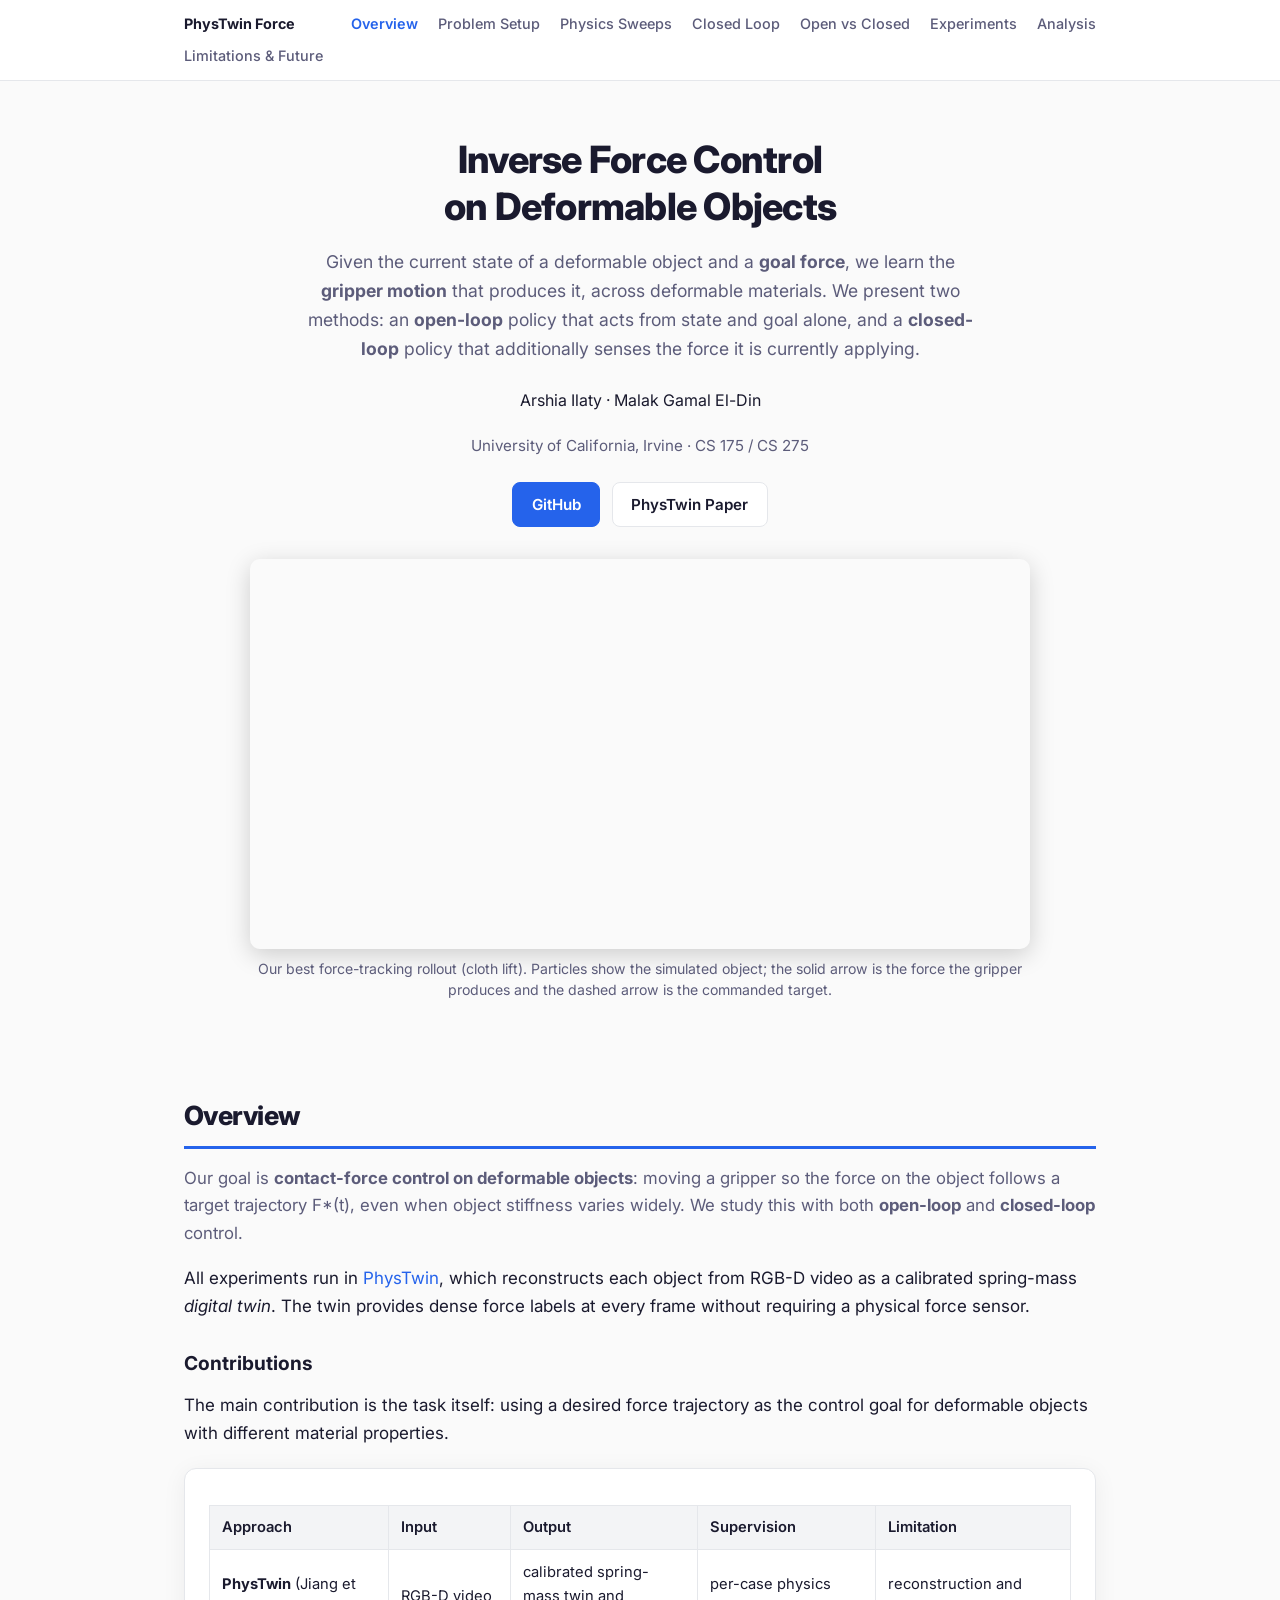
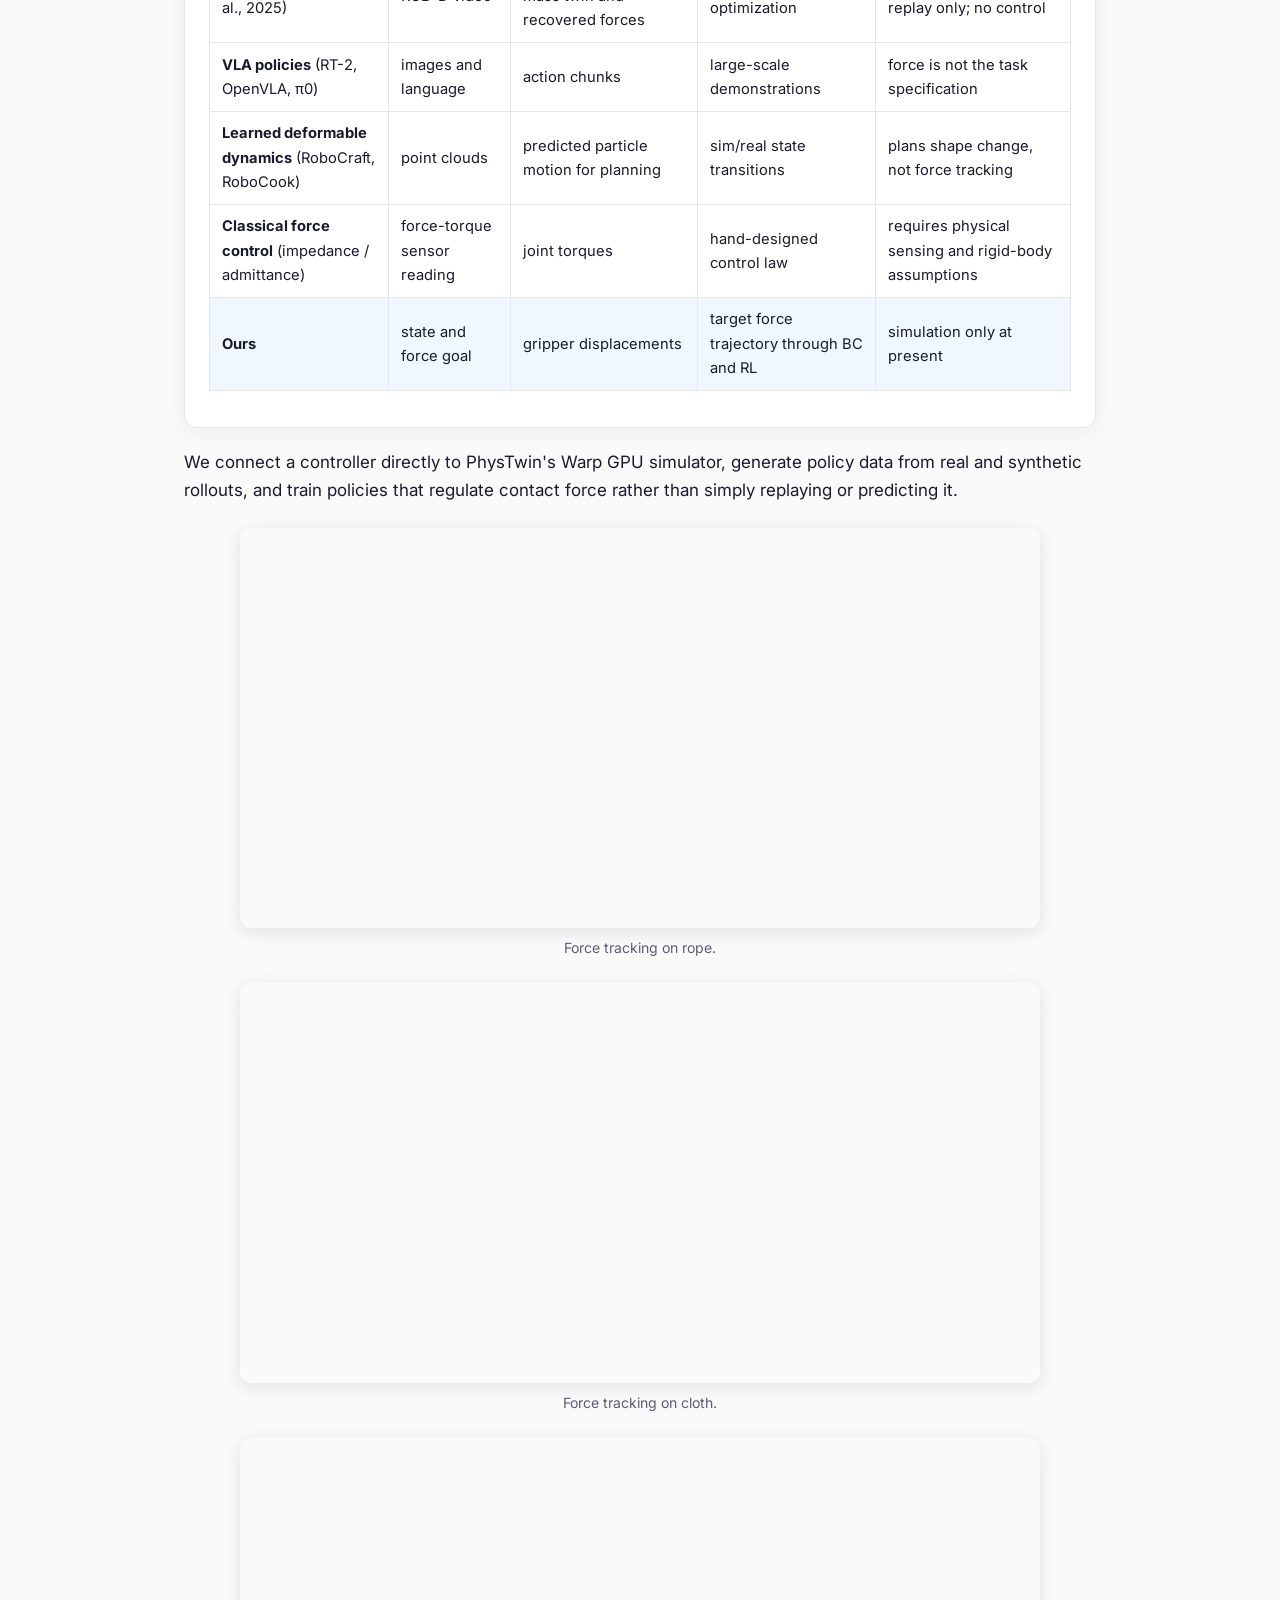
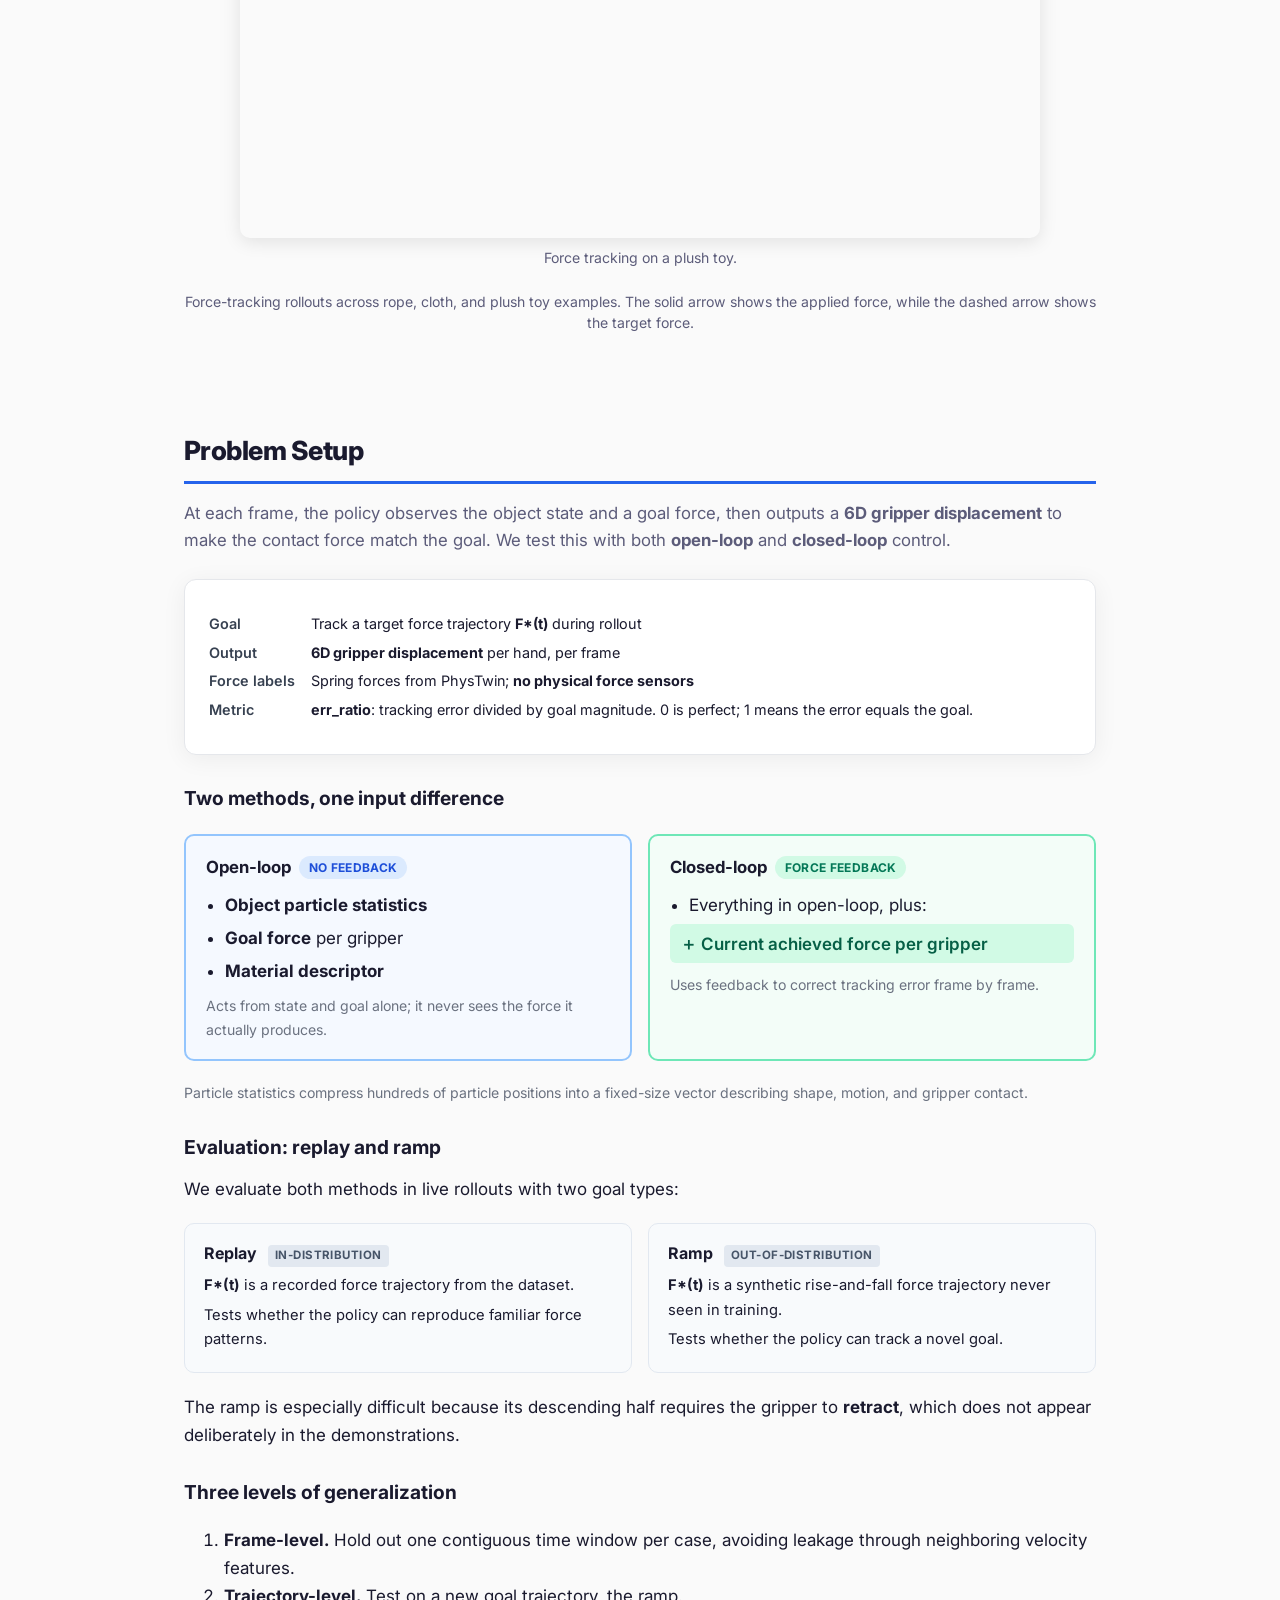
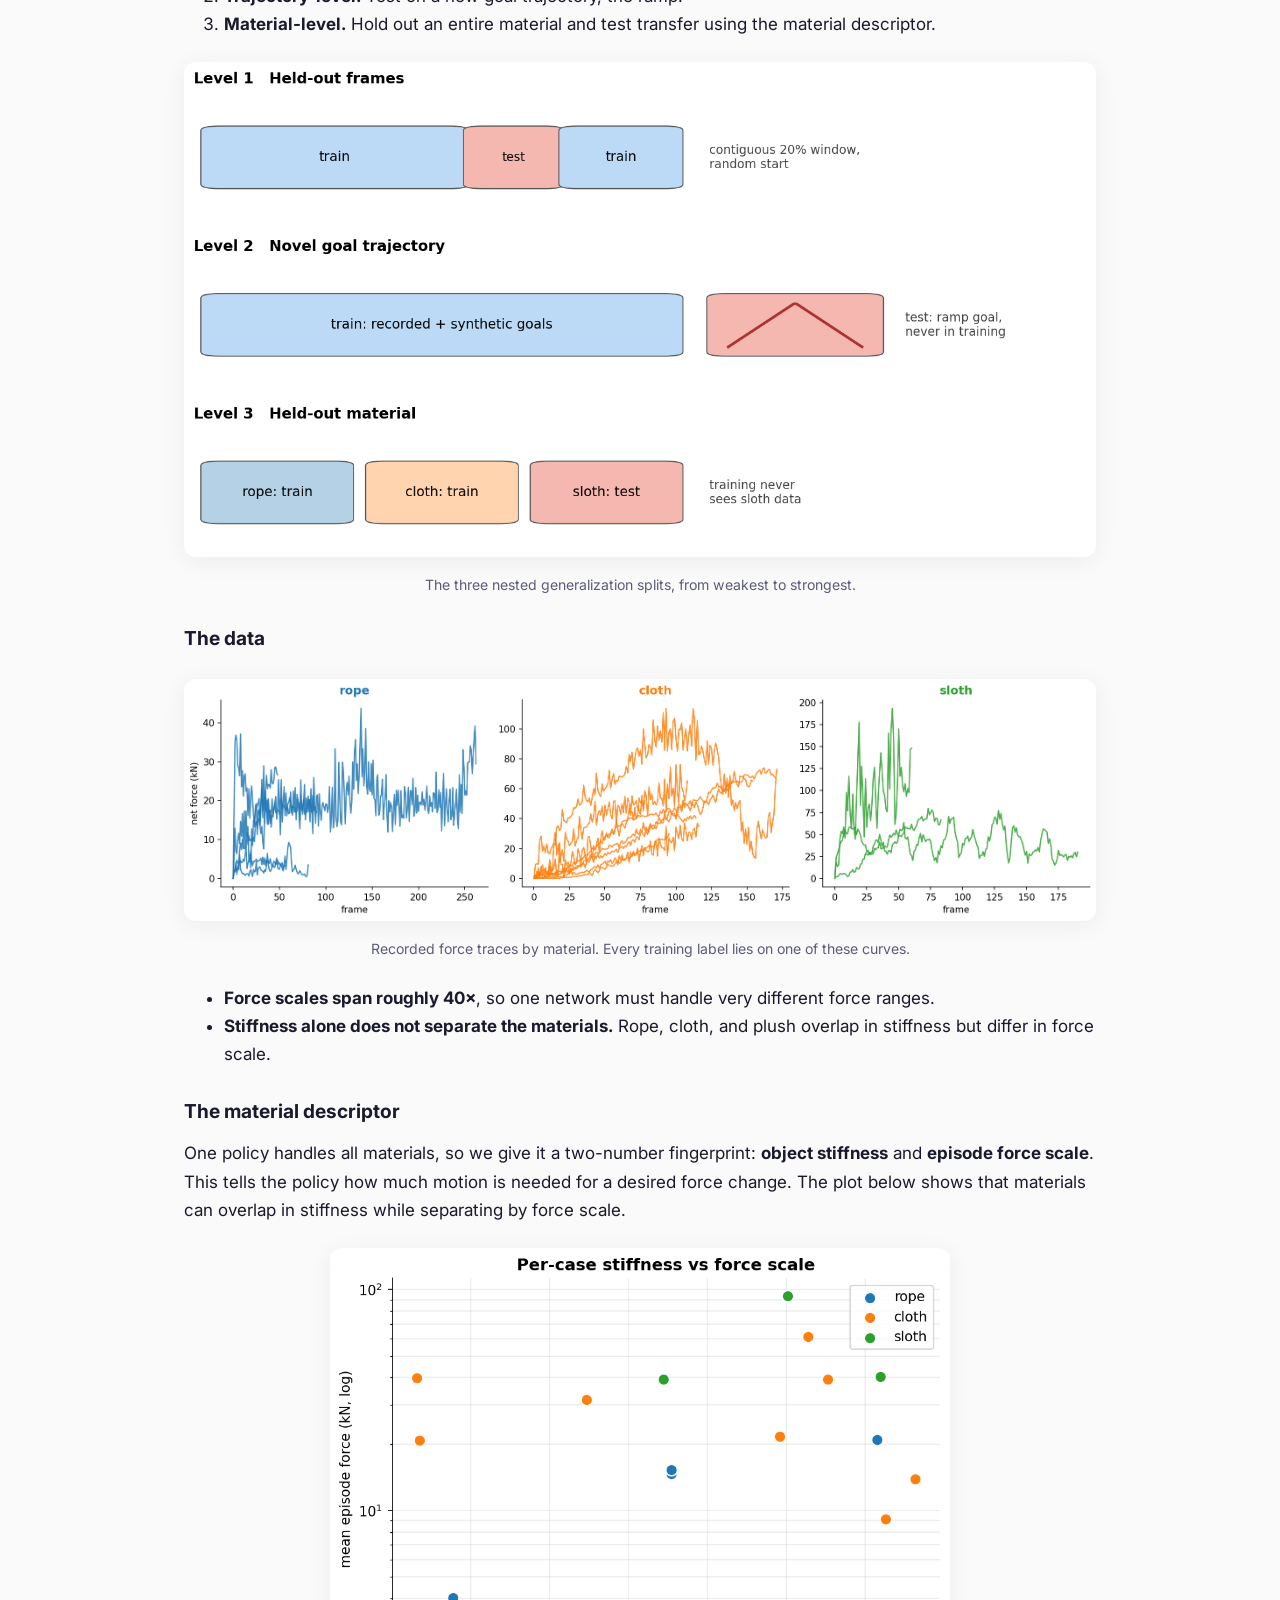
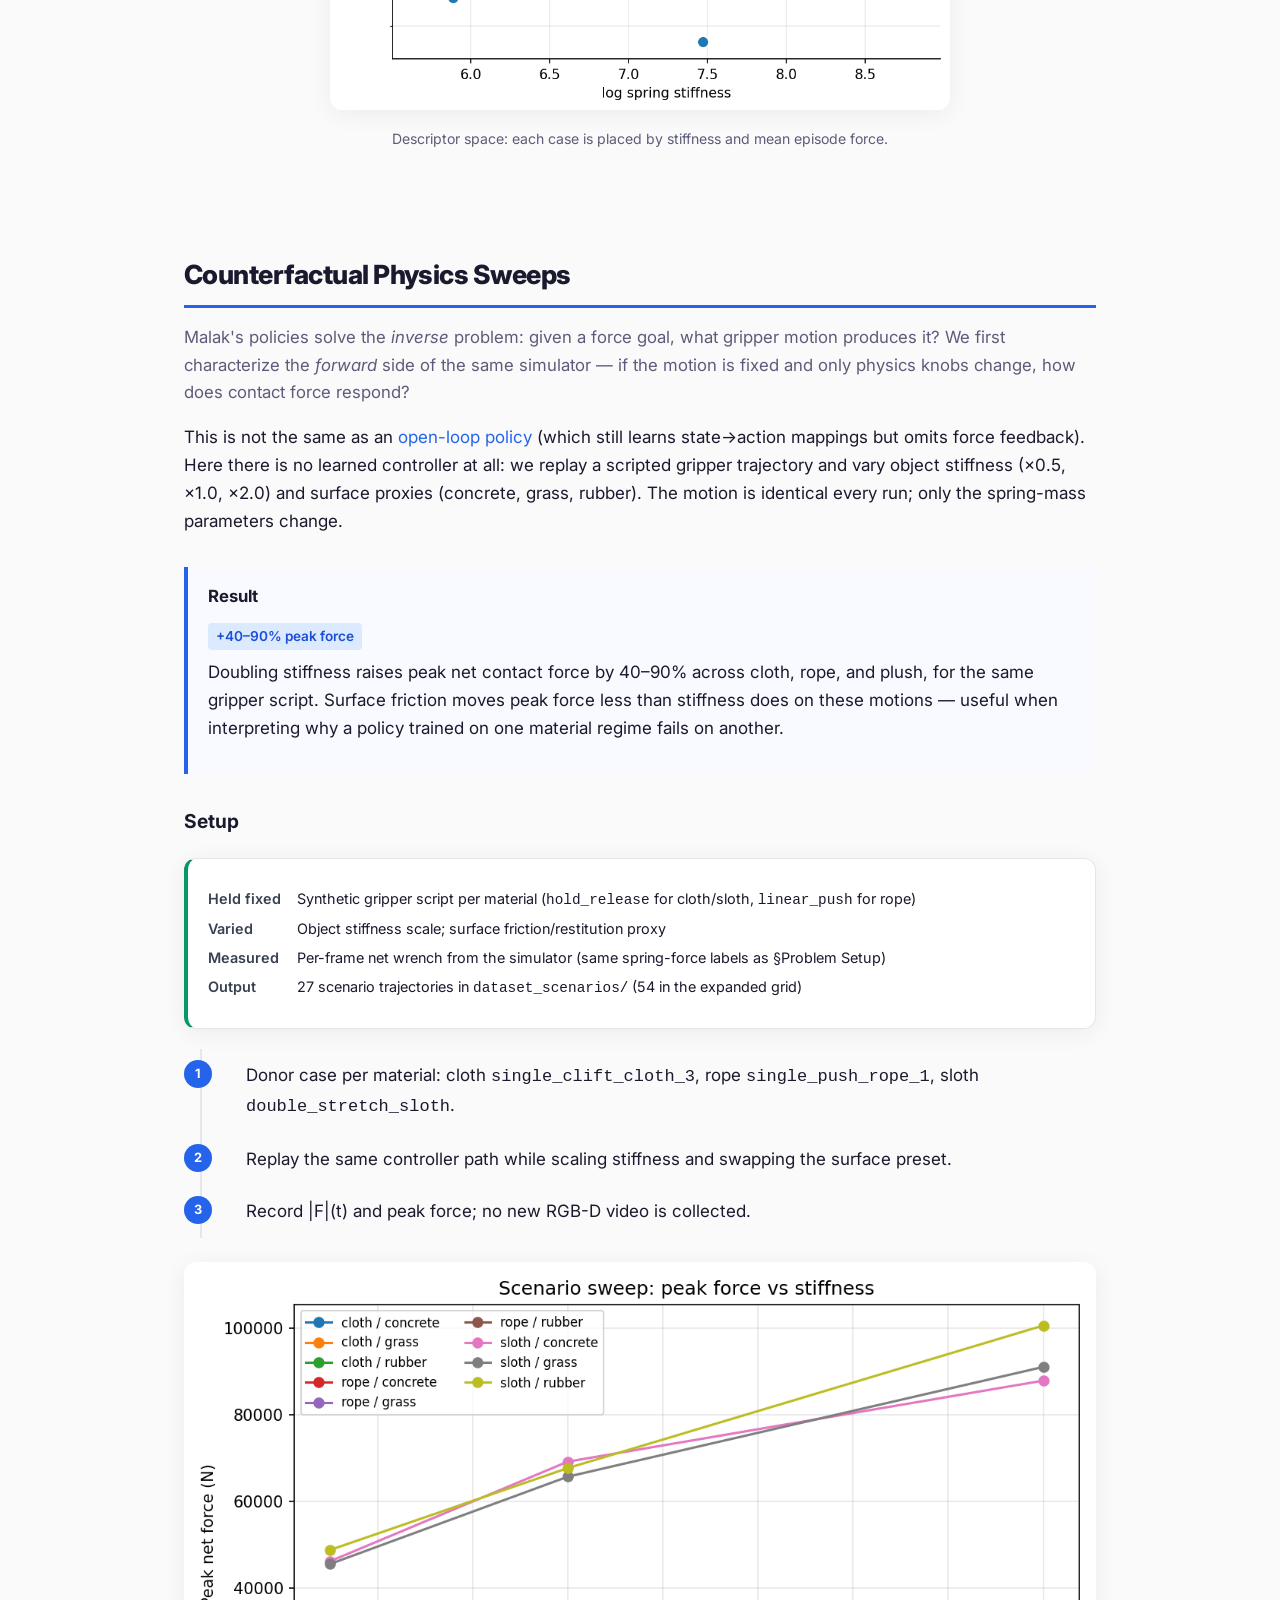
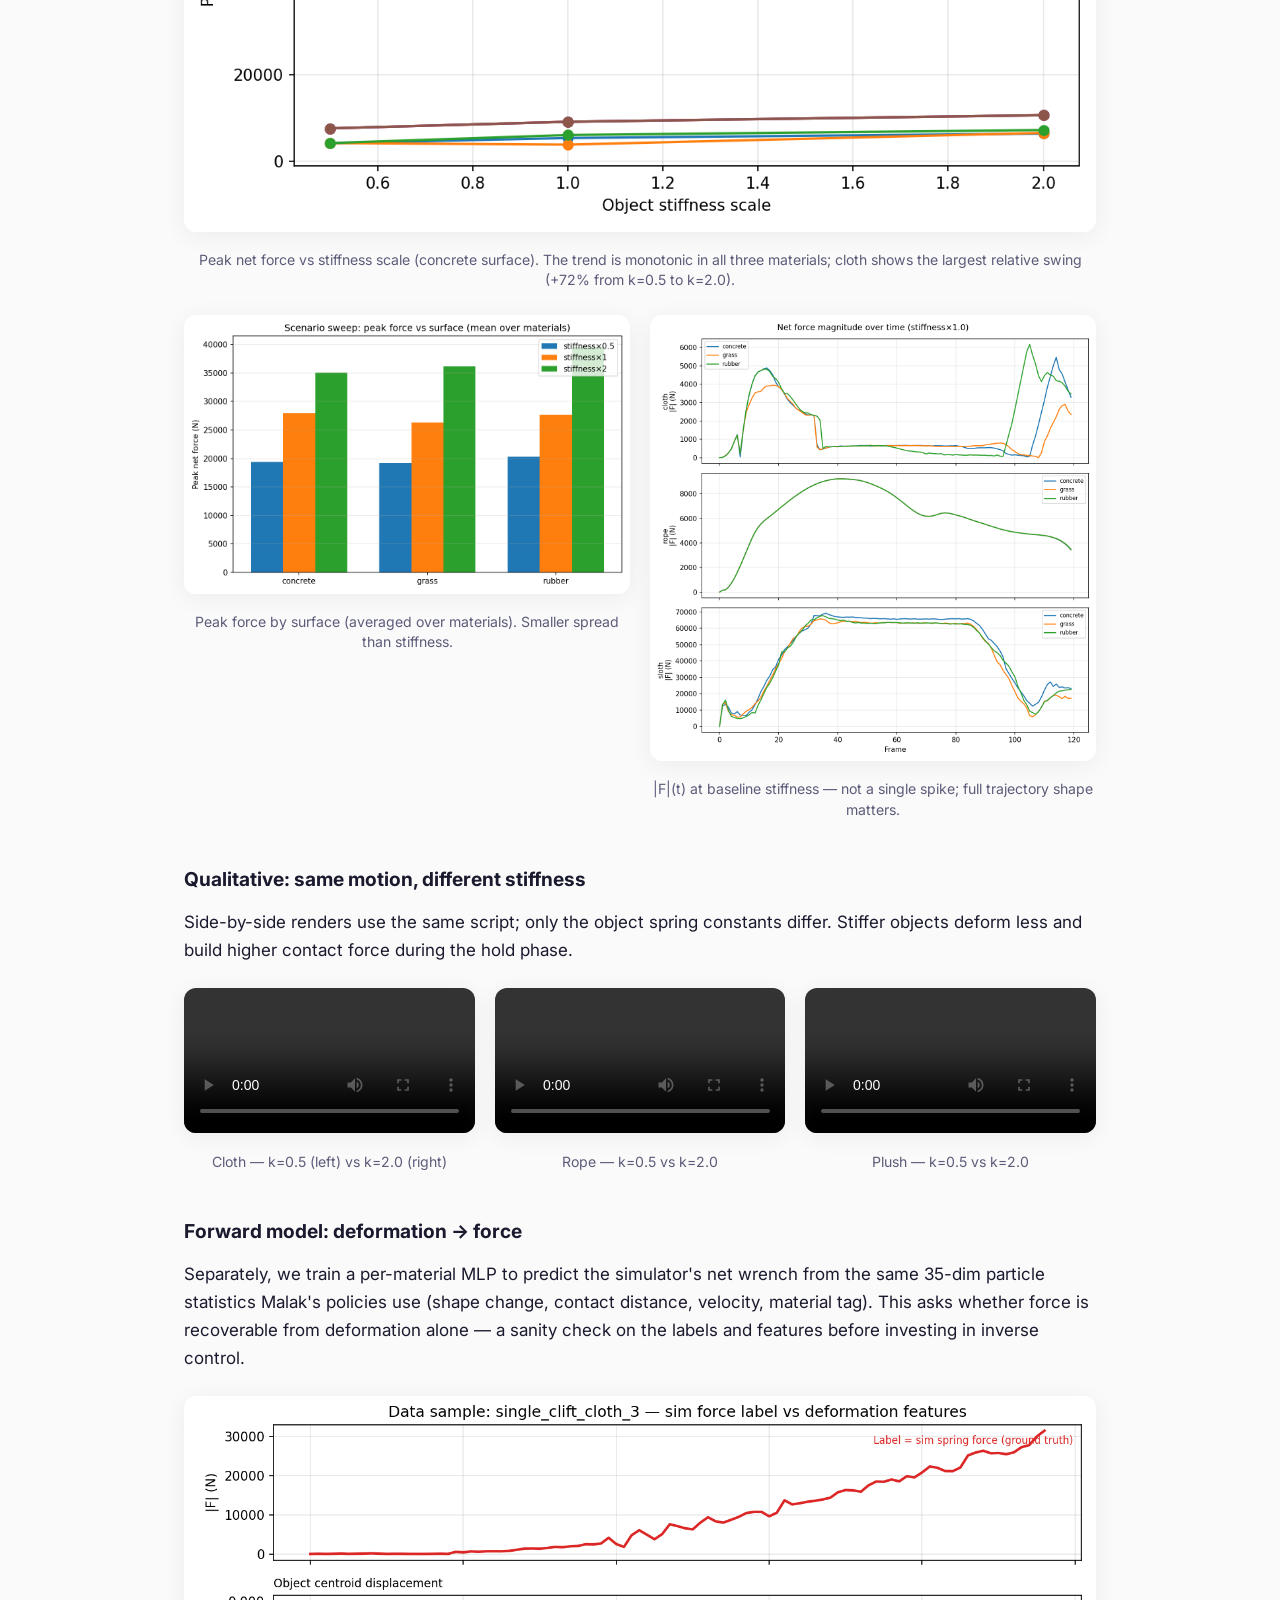
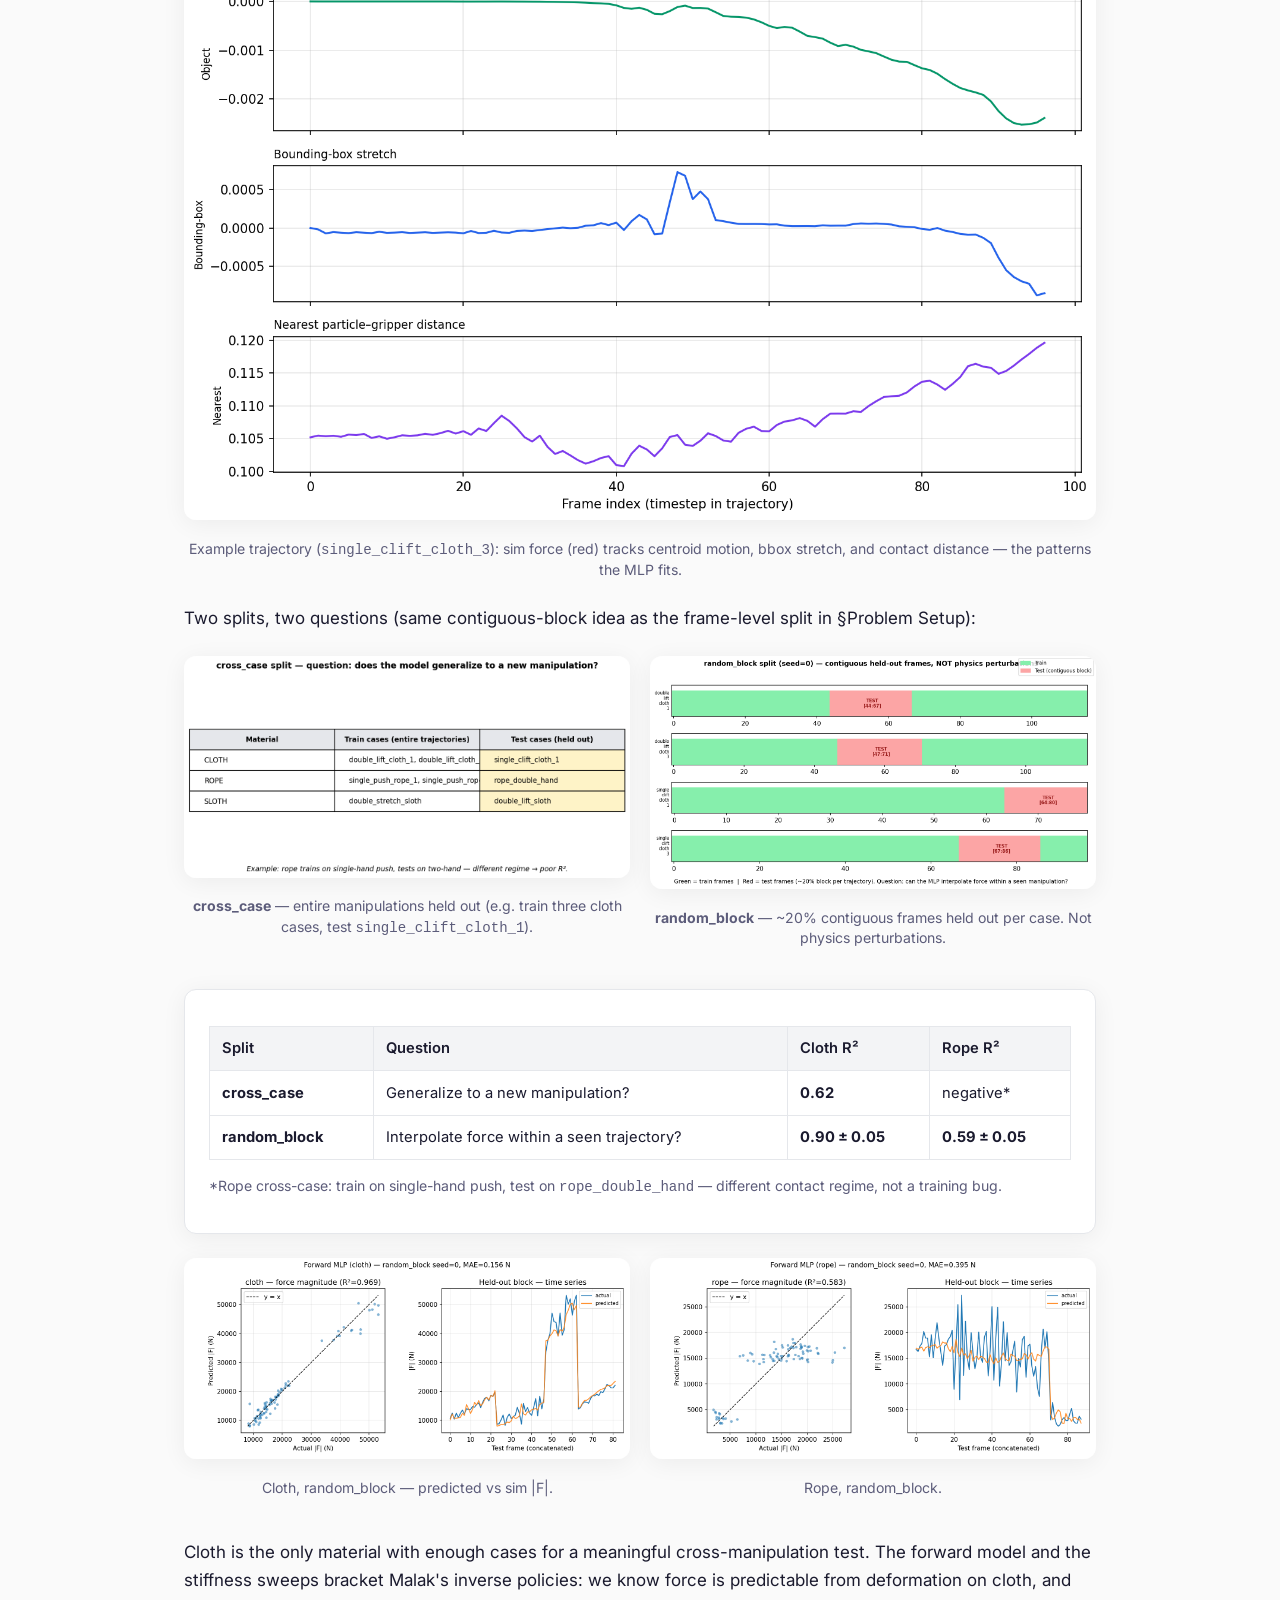
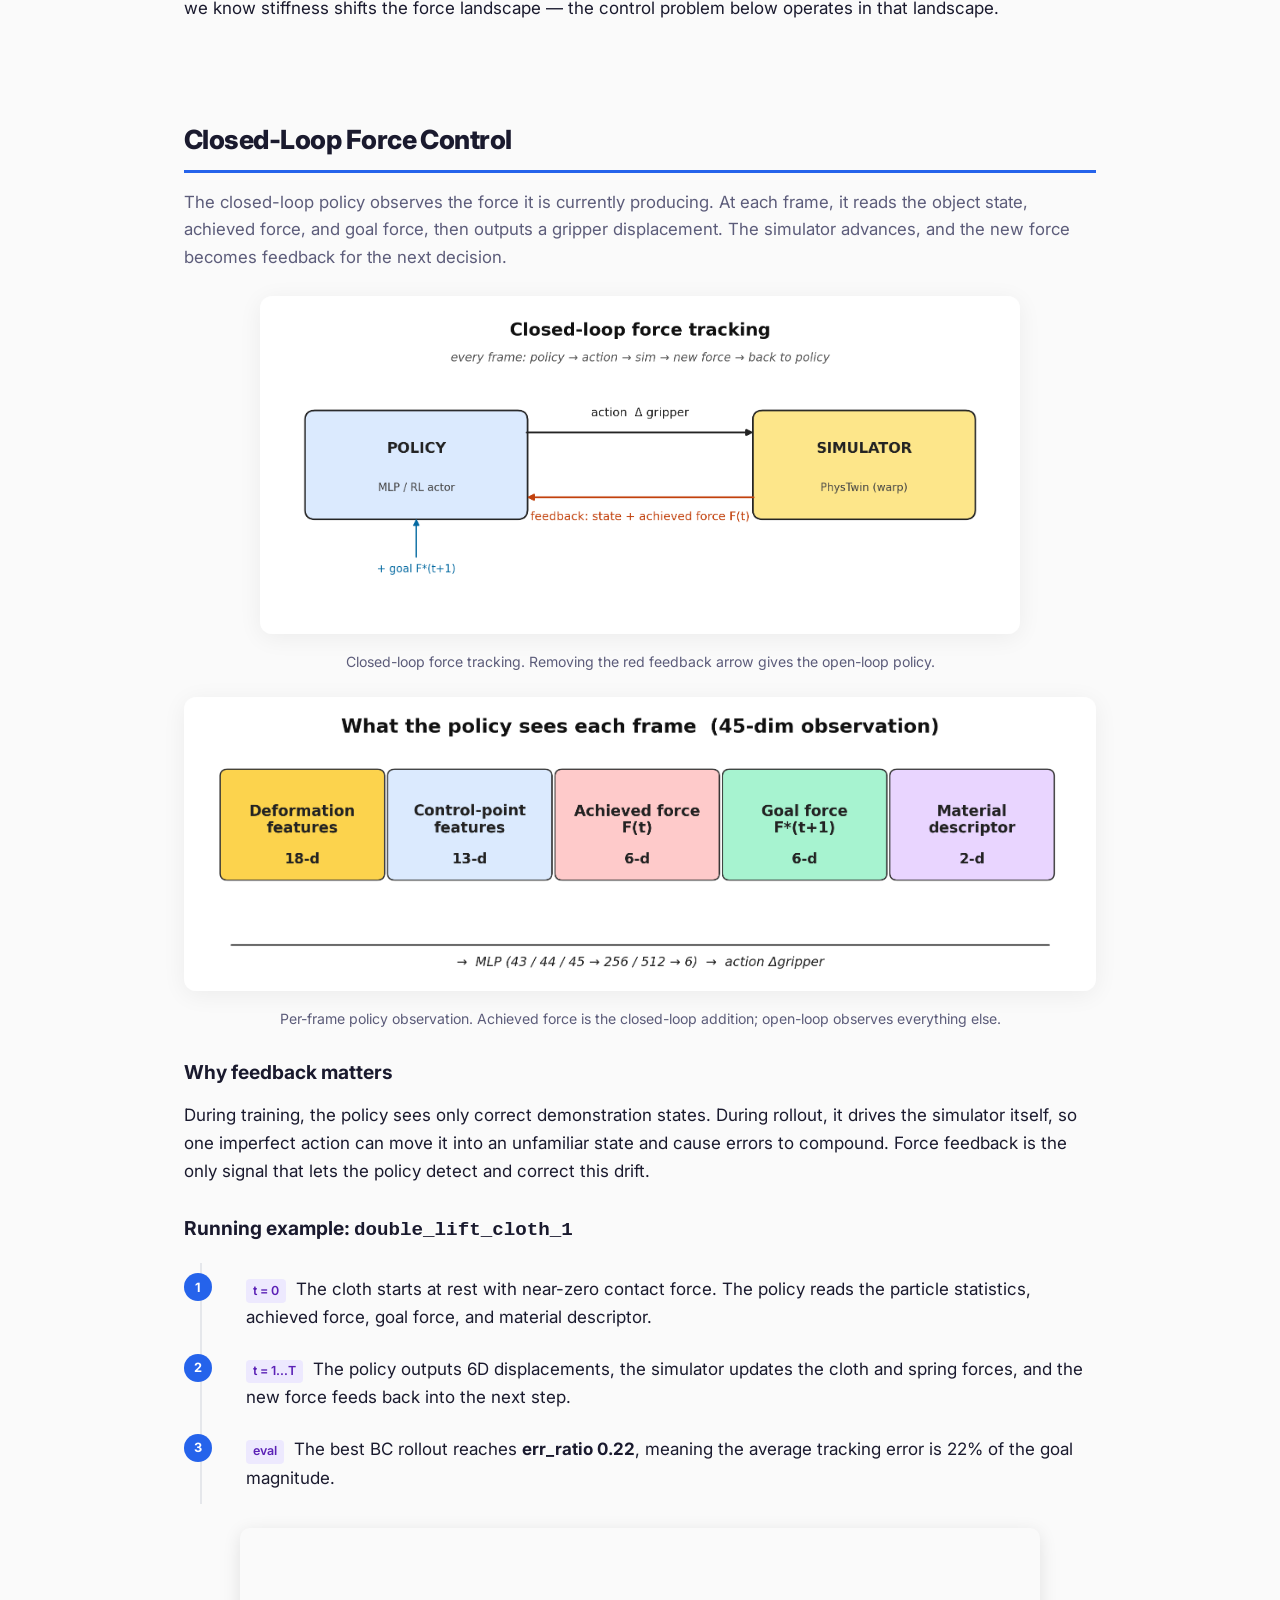
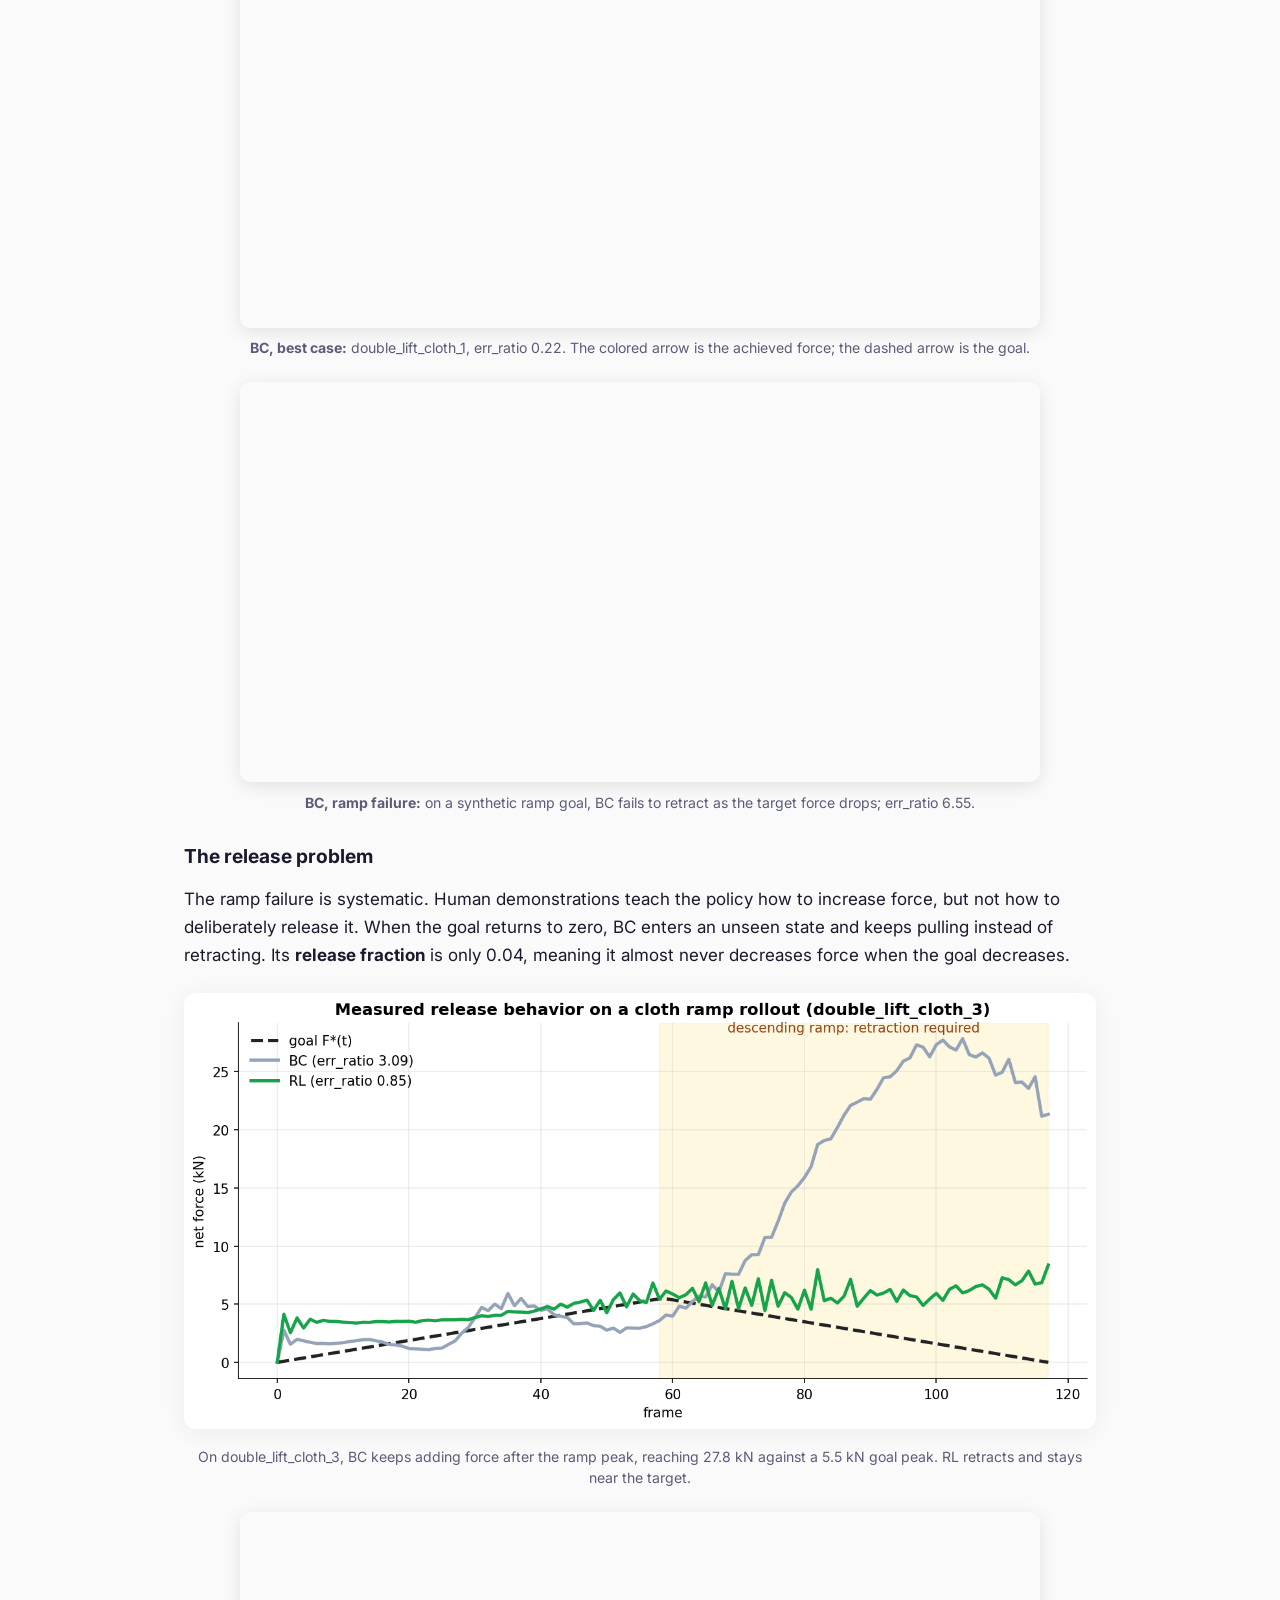
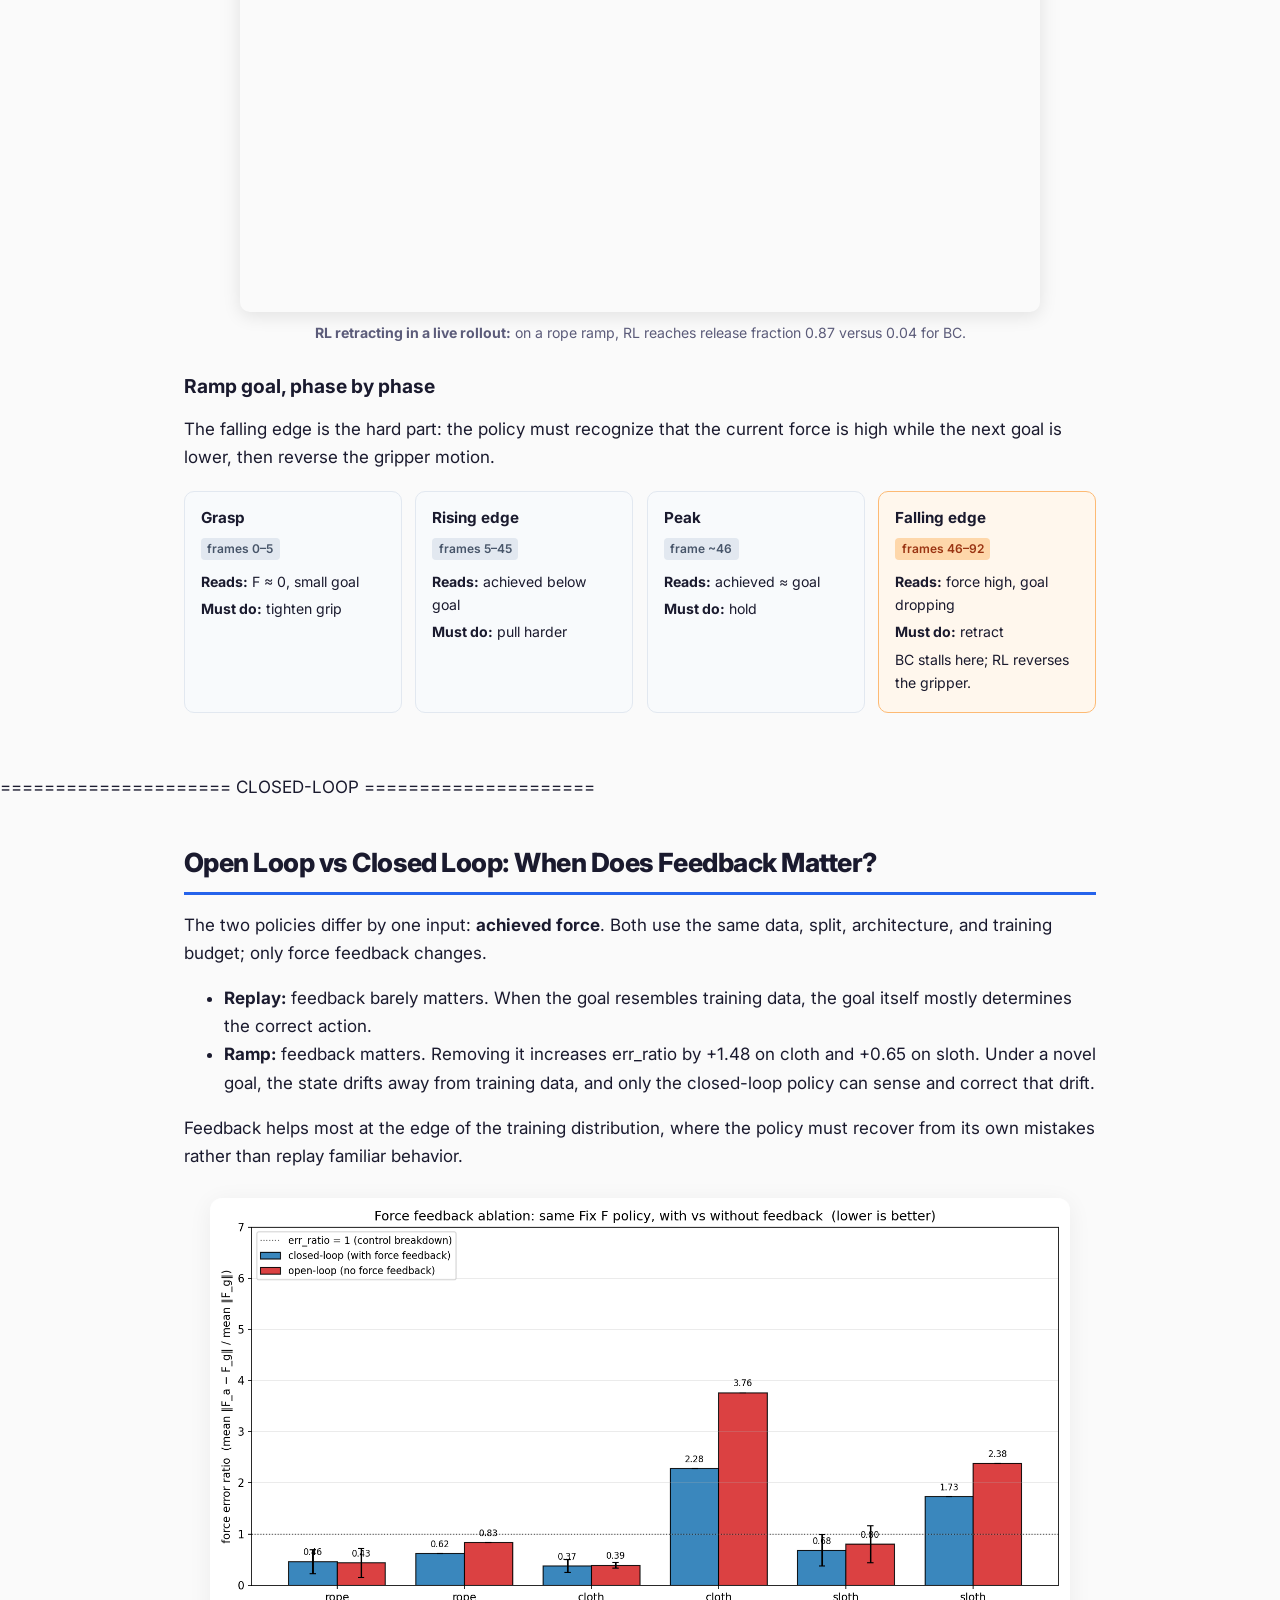
==== commit 71948c7d: "Blog concise" ====
--- a/docs/index.html
+++ b/docs/index.html
@@ -208,7 +208,7 @@
     <a class="brand" href="#">PhysTwin Force</a>
     <a href="#overview">Overview</a>
     <a href="#setup">Problem Setup</a>
-    <a href="#open-loop">Open Loop</a>
+    <a href="#open-loop">Physics Sweeps</a>
     <a href="#closed-loop">Closed Loop</a>
     <a href="#comparison">Open vs Closed</a>
     <a href="#experiments">Experiments</a>
@@ -221,22 +221,28 @@
 <header class="hero">
   <h1>Inverse Force Control<br>on Deformable Objects</h1>
   <p class="subtitle">
+
     Given the current state of a deformable object and a <strong>goal force</strong>, we learn the
-    <strong>gripper motion</strong> that produces it, across ropes, cloth, and plush toys.
+    <strong>gripper motion</strong> that produces it, across deformable materials.
     We present two methods: an <strong>open-loop</strong> policy that acts from state and goal
     alone, and a <strong>closed-loop</strong> policy that additionally senses the force it is
     currently applying.
   </p>
-  <p class="affiliation">University of California, Irvine · CS 295 · Deep Learning for Robotics</p>
+  <p class="authors">
+    <span>Arshia Ilaty</span> ·
+    <span>Malak Gamal El-Din</span>
+  </p>
+  <p class="affiliation">University of California, Irvine · CS 175 / CS 275</p>
   <div class="hero-links">
     <a class="btn btn-primary" href="https://github.com/ArshiaIlaty/PhysTwin" target="_blank" rel="noopener">GitHub</a>
     <a class="btn" href="https://jianghanxiao.github.io/phystwin-web/" target="_blank" rel="noopener">PhysTwin Paper</a>
   </div>
   <figure class="hero-figure">
-    <video autoplay muted loop playsinline src="assets/force_control/videos/HERO_cloth_lift_particles.mp4">
+    <video autoplay muted loop playsinline>
+      <source src="assets/malak/videos/HERO_cloth_lift_particles.mp4" type="video/mp4">
     </video>
     <p class="caption">
-      Our best force-tracking rollout (cloth lift, tracking error 0.16). Particles show the
+      Our best force-tracking rollout (cloth lift). Particles show the
       simulated object; the solid arrow is the force the gripper produces and the dashed arrow is
       the commanded target.
     </p>
@@ -248,24 +254,23 @@
   <h2>Overview</h2>
 
   <p class="lead">
-    Our goal is <strong>contact-force control on deformable objects</strong>: move the gripper,
-    frame by frame, so that the force on the object tracks a target trajectory F*(t), across
-    objects whose stiffness varies by orders of magnitude. We address this with two methods,
-    <strong>open-loop</strong> and <strong>closed-loop</strong> control.
-  </p>
-  <p>
-    All experiments run inside <a href="https://jianghanxiao.github.io/phystwin-web/" target="_blank" rel="noopener">PhysTwin</a>,
+    Our goal is <strong>contact-force control on deformable objects</strong>: moving a gripper so the
+    force on the object follows a target trajectory F*(t), even when object stiffness varies widely.
+    We study this with both <strong>open-loop</strong> and <strong>closed-loop</strong> control.
+  </p>
+
+  <p>
+    All experiments run in <a href="https://jianghanxiao.github.io/phystwin-web/" target="_blank" rel="noopener">PhysTwin</a>,
     which reconstructs each object from RGB-D video as a calibrated spring-mass <em>digital twin</em>.
-    The twin's spring forces serve as ground-truth force labels: exact, dense, and available every
-    frame, with no physical sensor anywhere in the pipeline.
+    The twin provides dense force labels at every frame without requiring a physical force sensor.
   </p>
 
   <h3>Contributions</h3>
   <p>
-    The primary contribution is the <em>setting</em>: commanded-force tracking on a
-    per-video-calibrated deformable twin spanning a wide stiffness range. No neighboring line of
-    work takes a force trajectory as the task specification:
-  </p>
+    The main contribution is the task itself: using a desired force trajectory as the control goal
+    for deformable objects with different material properties.
+  </p>
+
   <div class="table-scroll card">
     <table>
       <thead>
@@ -284,63 +289,209 @@
           <td>images and language</td>
           <td>action chunks</td>
           <td>large-scale demonstrations</td>
-          <td>force is never an input or an output</td>
+          <td>force is not the task specification</td>
         </tr>
         <tr>
           <td><strong>Learned deformable dynamics</strong> (RoboCraft, RoboCook)</td>
           <td>point clouds</td>
-          <td>predicted particle motion, used for planning</td>
+          <td>predicted particle motion for planning</td>
           <td>sim/real state transitions</td>
-          <td>plans shapes, not contact-force profiles</td>
+          <td>plans shape change, not force tracking</td>
         </tr>
         <tr>
           <td><strong>Classical force control</strong> (impedance / admittance)</td>
           <td>force-torque sensor reading</td>
           <td>joint torques</td>
-          <td>none (hand-designed law)</td>
-          <td>requires a physical sensor and a rigid-body model</td>
+          <td>hand-designed control law</td>
+          <td>requires physical sensing and rigid-body assumptions</td>
         </tr>
         <tr style="background:#f0f7ff">
           <td><strong>Ours</strong></td>
           <td>state and force goal</td>
           <td>gripper displacements</td>
-          <td>target force trajectory (via BC and RL)</td>
+          <td>target force trajectory through BC and RL</td>
           <td>simulation only at present</td>
         </tr>
       </tbody>
     </table>
   </div>
-  <p>
-    Concretely, we implement a driver hooked directly into PhysTwin's Warp GPU simulator, build a
-    policy dataset from real and synthetic rollouts, and train policies that actively
-    <em>regulate</em> contact force rather than replay or predict it.
+
+  <p>
+    We connect a controller directly to PhysTwin's Warp GPU simulator, generate policy data from
+    real and synthetic rollouts, and train policies that regulate contact force rather than simply
+    replaying or predicting it.
   </p>
 
   <div class="video-stack">
     <figure>
-      <video autoplay muted loop playsinline src="assets/force_control/videos/OBJ_rope_particles.mp4">
-    </video>
-      <p class="caption">Force-tracking rollout on rope (low stiffness).</p>
-    </figure>
-    <figure>
-      <video autoplay muted loop playsinline src="assets/force_control/videos/OBJ_cloth_particles.mp4">
-    </video>
-      <p class="caption">Force-tracking rollout on cloth (medium stiffness).</p>
-    </figure>
-    <figure>
-      <video autoplay muted loop playsinline src="assets/force_control/videos/OBJ_sloth_particles.mp4">
-    </video>
-      <p class="caption">Force-tracking rollout on a plush toy (high stiffness).</p>
-    </figure>
-  </div>
+      <video autoplay muted loop playsinline>
+        <source src="assets/malak/videos/OBJ_rope_particles.mp4" type="video/mp4">
+      </video>
+      <p class="caption">Force tracking on rope.</p>
+    </figure>
+    <figure>
+      <video autoplay muted loop playsinline>
+        <source src="assets/malak/videos/OBJ_cloth_particles.mp4" type="video/mp4">
+      </video>
+      <p class="caption">Force tracking on cloth.</p>
+    </figure>
+    <figure>
+      <video autoplay muted loop playsinline>
+        <source src="assets/malak/videos/OBJ_sloth_particles.mp4" type="video/mp4">
+      </video>
+      <p class="caption">Force tracking on a plush toy.</p>
+    </figure>
+  </div>
+
   <p class="caption" style="text-align:center">
-    Force-tracking rollouts across the three object types. The solid arrow is the force the
-    gripper produces; the dashed arrow is the commanded target. The same control problem spans
-    objects whose stiffness differs by orders of magnitude.
+    Force-tracking rollouts across rope, cloth, and plush toy examples. The solid arrow shows the
+    applied force, while the dashed arrow shows the target force.
   </p>
 </section>
 
 <!-- ===================== PROBLEM SETUP ===================== -->
+<section id="setup">
+  <h2>Problem Setup</h2>
+
+  <p class="lead">
+    At each frame, the policy observes the object state and a goal force, then outputs a
+    <strong>6D gripper displacement</strong> to make the contact force match the goal. We test this
+    with both <strong>open-loop</strong> and <strong>closed-loop</strong> control.
+  </p>
+
+  <div class="card malak" style="margin: 1.5rem 0;">
+    <div class="io-row">
+      <span class="io-label">Goal</span>
+      <span>Track a target force trajectory <strong>F*(t)</strong> during rollout</span>
+
+      <span class="io-label">Output</span>
+      <span><strong>6D gripper displacement</strong> per hand, per frame</span>
+
+      <span class="io-label">Force labels</span>
+      <span>Spring forces from PhysTwin; <strong>no physical force sensors</strong></span>
+
+      <span class="io-label">Metric</span>
+      <span><strong>err_ratio</strong>: tracking error divided by goal magnitude. 0 is perfect; 1 means the error equals the goal.</span>
+    </div>
+  </div>
+
+  <h3>Two methods, one input difference</h3>
+  <div class="setup-grid">
+    <div class="io-card open">
+      <h4>Open-loop <span class="io-badge">no feedback</span></h4>
+      <ul>
+        <li><strong>Object particle statistics</strong></li>
+        <li><strong>Goal force</strong> per gripper</li>
+        <li><strong>Material descriptor</strong></li>
+      </ul>
+      <p class="io-note">
+        Acts from state and goal alone; it never sees the force it actually produces.
+      </p>
+    </div>
+
+    <div class="io-card closed">
+      <h4>Closed-loop <span class="io-badge">force feedback</span></h4>
+      <ul>
+        <li>Everything in open-loop, plus:</li>
+        <li class="plus">＋ Current achieved force per gripper</li>
+      </ul>
+      <p class="io-note">
+        Uses feedback to correct tracking error frame by frame.
+      </p>
+    </div>
+  </div>
+
+  <p class="io-note" style="font-size:0.88rem;color:#6b7280">
+    Particle statistics compress hundreds of particle positions into a fixed-size vector describing
+    shape, motion, and gripper contact.
+  </p>
+
+  <h3>Evaluation: replay and ramp</h3>
+  <p>We evaluate both methods in live rollouts with two goal types:</p>
+
+  <div class="mode-grid">
+    <div class="mode-card">
+      <h4>Replay <span class="mode-tag">in-distribution</span></h4>
+      <p>
+        <strong>F*(t)</strong> is a recorded force trajectory from the dataset.
+      </p>
+      <p>
+        Tests whether the policy can reproduce familiar force patterns.
+      </p>
+    </div>
+
+    <div class="mode-card">
+      <h4>Ramp <span class="mode-tag">out-of-distribution</span></h4>
+      <p>
+        <strong>F*(t)</strong> is a synthetic rise-and-fall force trajectory never seen in training.
+      </p>
+      <p>
+        Tests whether the policy can track a novel goal.
+      </p>
+    </div>
+  </div>
+
+  <p>
+    The ramp is especially difficult because its descending half requires the gripper to
+    <strong>retract</strong>, which does not appear deliberately in the demonstrations.
+  </p>
+
+  <h3>Three levels of generalization</h3>
+  <ol>
+    <li>
+      <strong>Frame-level.</strong> Hold out one contiguous time window per case, avoiding leakage
+      through neighboring velocity features.
+    </li>
+    <li>
+      <strong>Trajectory-level.</strong> Test on a new goal trajectory, the ramp.
+    </li>
+    <li>
+      <strong>Material-level.</strong> Hold out an entire material and test transfer using the
+      material descriptor.
+    </li>
+  </ol>
+
+  <figure class="figure">
+    <img src="assets/malak/figures/12_generalization_splits.png" alt="The three generalization splits">
+    <p class="caption">The three nested generalization splits, from weakest to strongest.</p>
+  </figure>
+
+  <h3>The data</h3>
+  <figure class="figure">
+    <img src="assets/malak/figures/11a_force_traces.png" alt="Recorded force over time for each material">
+    <p class="caption">
+      Recorded force traces by material. Every training label lies on one of these curves.
+    </p>
+  </figure>
+
+  <ul>
+    <li>
+      <strong>Force scales span roughly 40×</strong>, so one network must handle very different
+      force ranges.
+    </li>
+    <li>
+      <strong>Stiffness alone does not separate the materials.</strong> Rope, cloth, and plush
+      overlap in stiffness but differ in force scale.
+    </li>
+  </ul>
+
+  <h3>The material descriptor</h3>
+  <p>
+    One policy handles all materials, so we give it a two-number fingerprint:
+    <strong>object stiffness</strong> and <strong>episode force scale</strong>. This tells the policy
+    how much motion is needed for a desired force change. The plot below shows that materials can
+    overlap in stiffness while separating by force scale.
+  </p>
+
+  <figure class="figure" style="max-width:620px;margin-left:auto;margin-right:auto;">
+    <img src="assets/malak/figures/11b_stiffness_force_map.png" alt="Per-case stiffness vs force scale map">
+    <p class="caption">
+      Descriptor space: each case is placed by stiffness and mean episode force.
+    </p>
+  </figure>
+</section>
+
+<!-- ===================== PROBLEM SETUP =====================
 <section id="setup">
   <h2>Problem Setup</h2>
 
@@ -351,7 +502,7 @@
     <strong>closed-loop</strong> control.
   </p>
 
-  <div class="card control" style="margin: 1.5rem 0;">
+  <div class="card malak" style="margin: 1.5rem 0;">
     <div class="io-row">
       <span class="io-label">Goal</span>
       <span>Track a target force trajectory <strong>F*(t)</strong> in a live rollout</span>
@@ -410,21 +561,20 @@
 
   <h3>Three levels of generalization</h3>
   <ol>
-    <li><strong>Frame-level.</strong> Hold out one contiguous time window per case (see
-      <a href="#open-loop">random_block evaluation</a> on the actual force trace). Contiguity
-      matters: interleaved frames would leak held-out answers through velocity features.</li>
+    <li><strong>Frame-level.</strong> Hold out one contiguous time window per case. Contiguity
+      matters: interleaved frames would reveal held-out answers through velocity features.</li>
     <li><strong>Trajectory-level.</strong> Roll out on a goal constructed at test time (the ramp).</li>
     <li><strong>Material-level.</strong> Hold an entire material out of training and rely on the
       material descriptor to transfer.</li>
   </ol>
   <figure class="figure">
-    <img src="assets/force_control/figures/12_generalization_splits.png" alt="The three generalization splits">
+    <img src="assets/malak/figures/12_generalization_splits.png" alt="The three generalization splits">
     <p class="caption">The three nested generalization splits, from weakest to strongest.</p>
   </figure>
 
   <h3>The data</h3>
   <figure class="figure">
-    <img src="assets/force_control/figures/11a_force_traces.png" alt="Recorded force over time for each material">
+    <img src="assets/malak/figures/11a_force_traces.png" alt="Recorded force over time for each material">
     <p class="caption">
       Recorded force over time, one panel per material. Every training label lies on one of these
       curves.
@@ -448,138 +598,328 @@
     typical force scale, and materials that overlap in stiffness separate cleanly by force scale.
   </p>
   <figure class="figure" style="max-width:620px;margin-left:auto;margin-right:auto;">
-    <img src="assets/force_control/figures/11b_stiffness_force_map.png" alt="Per-case stiffness vs force scale map">
+    <img src="assets/malak/figures/11b_stiffness_force_map.png" alt="Per-case stiffness vs force scale map">
     <p class="caption">
       The descriptor space: each point is one case, placed by stiffness (x) and mean episode force
       (y, log scale).
     </p>
   </figure>
-</section>
-
-<!-- ===================== OPEN LOOP (physics sweeps + forward model) ===================== -->
+</section> -->
+
+<!-- ===================== ARSHIA: PHYSICS SWEEPS + FORWARD MODEL ===================== -->
 <section id="open-loop">
-  <h2>Open Loop: Physics Sweeps &amp; Forward Force Model</h2>
+  <h2>Counterfactual Physics Sweeps</h2>
 
   <p class="lead">
-    Our open-loop work characterizes the simulator <em>before</em> training inverse controllers.
-    Gripper motion is taken from recorded demonstrations and replayed every frame — no policy, no
-    force feedback (teacher forcing). We either sweep physics knobs with that fixed motion or train
-    a forward MLP: deformation statistics in, sim contact wrench out.
-  </p>
-  <p class="io-note" style="font-size:0.9rem;color:#6b7280;margin-bottom:1.25rem;">
-    This is separate from the <strong>open-loop policy</strong> in §<a href="#comparison">Open vs Closed</a>,
-    which is a learned controller that maps state + goal → motion without reading achieved force.
-    Here we quantify physics sensitivity and verify that sim spring forces are learnable labels.
-  </p>
-
-  <h3>Teacher forcing: fixed motion, no feedback loop</h3>
+    Malak's policies solve the <em>inverse</em> problem: given a force goal, what gripper motion
+    produces it? We first characterize the <em>forward</em> side of the same simulator — if the
+    motion is fixed and only physics knobs change, how does contact force respond?
+  </p>
+
+  <p>
+    This is not the same as an <a href="#comparison">open-loop policy</a> (which still learns
+    state→action mappings but omits force feedback). Here there is no learned controller at all:
+    we replay a scripted gripper trajectory and vary object stiffness (×0.5, ×1.0, ×2.0) and
+    surface proxies (concrete, grass, rubber). The motion is identical every run; only the
+    spring-mass parameters change.
+  </p>
+
+  <div class="exp-block">
+    <h4>Result</h4>
+    <span class="metric">+40–90% peak force</span>
+    <p>
+      Doubling stiffness raises peak net contact force by 40–90% across cloth, rope, and plush,
+      for the same gripper script. Surface friction moves peak force less than stiffness does on
+      these motions — useful when interpreting why a policy trained on one material regime fails
+      on another.
+    </p>
+  </div>
+
+  <h3>Setup</h3>
+  <div class="card" style="border-left:4px solid #059669;padding:1rem 1.25rem;">
+    <div class="io-row">
+      <span class="io-label">Held fixed</span>
+      <span>Synthetic gripper script per material (<code>hold_release</code> for cloth/sloth, <code>linear_push</code> for rope)</span>
+      <span class="io-label">Varied</span>
+      <span>Object stiffness scale; surface friction/restitution proxy</span>
+      <span class="io-label">Measured</span>
+      <span>Per-frame net wrench from the simulator (same spring-force labels as §Problem Setup)</span>
+      <span class="io-label">Output</span>
+      <span>27 scenario trajectories in <code>dataset_scenarios/</code> (54 in the expanded grid)</span>
+    </div>
+  </div>
+
+  <ol class="flow">
+    <li>Donor case per material: cloth <code>single_clift_cloth_3</code>, rope <code>single_push_rope_1</code>, sloth <code>double_stretch_sloth</code>.</li>
+    <li>Replay the same controller path while scaling stiffness and swapping the surface preset.</li>
+    <li>Record |F|(t) and peak force; no new RGB-D video is collected.</li>
+  </ol>
+
   <figure class="figure">
-    <img src="assets/scenario_sweeps/open_loop_teacher_forcing.png" alt="Open-loop scenario sweep pipeline">
+    <img src="assets/arshia/peak_force_vs_stiffness.png" alt="Peak net force vs stiffness for cloth, rope, and sloth">
     <p class="caption">
-      Recorded gripper script → PhysTwin sim → measure force. Only stiffness and surface proxy change
-      between runs; motion never adapts to what the object is doing.
+      Peak net force vs stiffness scale (concrete surface). The trend is monotonic in all three
+      materials; cloth shows the largest relative swing (+72% from k=0.5 to k=2.0).
     </p>
   </figure>
 
-  <figure class="figure" style="max-width:720px;margin-left:auto;margin-right:auto;">
-    <img src="assets/scenario_sweeps/ground_truth_pipeline.png" alt="Where sim force labels come from">
+  <div class="figure-grid">
+    <figure class="figure">
+      <img src="assets/arshia/peak_force_vs_surface.png" alt="Peak force by surface proxy">
+      <p class="caption">Peak force by surface (averaged over materials). Smaller spread than stiffness.</p>
+    </figure>
+    <figure class="figure">
+      <img src="assets/arshia/force_trajectories.png" alt="Force magnitude over time">
+      <p class="caption">|F|(t) at baseline stiffness — not a single spike; full trajectory shape matters.</p>
+    </figure>
+  </div>
+
+  <h3>Qualitative: same motion, different stiffness</h3>
+  <p>
+    Side-by-side renders use the same script; only the object spring constants differ. Stiffer
+    objects deform less and build higher contact force during the hold phase.
+  </p>
+  <div class="figure-grid">
+    <figure class="figure">
+      <video controls width="100%" preload="metadata">
+        <source src="assets/arshia/compare_cloth_k0.5_vs_k2.0.mp4" type="video/mp4">
+      </video>
+      <p class="caption">Cloth — k=0.5 (left) vs k=2.0 (right)</p>
+    </figure>
+    <figure class="figure">
+      <video controls width="100%" preload="metadata">
+        <source src="assets/arshia/compare_rope_k0.5_vs_k2.0.mp4" type="video/mp4">
+      </video>
+      <p class="caption">Rope — k=0.5 vs k=2.0</p>
+    </figure>
+    <figure class="figure">
+      <video controls width="100%" preload="metadata">
+        <source src="assets/arshia/compare_sloth_k0.5_vs_k2.0.mp4" type="video/mp4">
+      </video>
+      <p class="caption">Plush — k=0.5 vs k=2.0</p>
+    </figure>
+  </div>
+
+  <h3>Forward model: deformation → force</h3>
+  <p>
+    Separately, we train a per-material MLP to predict the simulator's net wrench from the same
+    35-dim particle statistics Malak's policies use (shape change, contact distance, velocity,
+    material tag). This asks whether force is recoverable from deformation alone — a sanity check
+    on the labels and features before investing in inverse control.
+  </p>
+
+  <figure class="figure">
+    <img src="assets/arshia/data_force_vs_features.png" alt="Sim force vs deformation features over time on single_clift_cloth_3">
     <p class="caption">
-      Force labels are spring forces inside the calibrated twin — dense every frame, no physical sensor.
+      Example trajectory (<code>single_clift_cloth_3</code>): sim force (red) tracks centroid
+      motion, bbox stretch, and contact distance — the patterns the MLP fits.
     </p>
   </figure>
 
-  <h3>Counterfactual physics sweeps</h3>
-  <p>
-    Same script, same object — we scale spring stiffness k ∈ {0.5, 1, 2} and swap surface presets
-    (concrete, grass, rubber). Question: how much does peak contact force move when physics changes
-    but motion does not?
-  </p>
-
-  <figure class="figure hero-figure">
-    <video controls playsinline preload="metadata" width="100%" src="assets/scenario_sweeps/compare_cloth_k0.5_vs_k2.0.mp4">
-    </video>
-    <p class="caption">Cloth, identical script — stiffness ×0.5 (left) vs ×2.0 (right). Stiffer → less deformation, higher peak force.</p>
-  </figure>
+  <p>Two splits, two questions (same contiguous-block idea as the frame-level split in §Problem Setup):</p>
 
   <div class="figure-grid">
     <figure class="figure">
-      <video controls playsinline preload="metadata" src="assets/scenario_sweeps/compare_rope_k0.5_vs_k2.0.mp4">
-      </video>
-      <p class="caption">Rope</p>
-    </figure>
-    <figure class="figure">
-      <video controls playsinline preload="metadata" src="assets/scenario_sweeps/compare_sloth_k0.5_vs_k2.0.mp4">
-      </video>
-      <p class="caption">Plush toy</p>
-    </figure>
-  </div>
-
-  <div class="exp-block">
-    <h4>What worked</h4>
-    <span class="metric">+40–90% peak |F|</span>
-    <p>Doubling stiffness monotonically raises peak force on all three materials (concrete surface). Surface proxy shifts peak force less than stiffness on these motions.</p>
-  </div>
-
-  <figure class="figure figure-compact">
-    <img src="assets/scenario_sweeps/peak_force_vs_stiffness.png" alt="Peak force vs stiffness">
-    <p class="caption">27 counterfactual runs — fixed motion, swept k and three surface presets.</p>
-  </figure>
+      <img src="assets/arshia/split_cross_case.png" alt="cross_case train vs test cases">
+      <p class="caption"><strong>cross_case</strong> — entire manipulations held out (e.g. train three cloth cases, test <code>single_clift_cloth_1</code>).</p>
+    </figure>
+    <figure class="figure">
+      <img src="assets/arshia/split_random_block.png" alt="random_block contiguous held-out frames">
+      <p class="caption"><strong>random_block</strong> — ~20% contiguous frames held out per case. Not physics perturbations.</p>
+    </figure>
+  </div>
+
+  <div class="table-scroll card arshia">
+    <table>
+      <thead>
+        <tr>
+          <th>Split</th>
+          <th>Question</th>
+          <th>Cloth R²</th>
+          <th>Rope R²</th>
+        </tr>
+      </thead>
+      <tbody>
+        <tr>
+          <td><strong>cross_case</strong></td>
+          <td>Generalize to a new manipulation?</td>
+          <td><strong>0.62</strong></td>
+          <td>negative*</td>
+        </tr>
+        <tr>
+          <td><strong>random_block</strong></td>
+          <td>Interpolate force within a seen trajectory?</td>
+          <td><strong>0.90 ± 0.05</strong></td>
+          <td><strong>0.59 ± 0.05</strong></td>
+        </tr>
+      </tbody>
+    </table>
+    <p class="caption" style="text-align:left;margin-top:0.75rem;">
+      *Rope cross-case: train on single-hand push, test on <code>rope_double_hand</code> — different
+      contact regime, not a training bug.
+    </p>
+  </div>
 
   <div class="figure-grid">
     <figure class="figure">
-      <img src="assets/scenario_sweeps/peak_force_vs_surface.png" alt="Peak force vs surface">
-      <p class="caption">Surface effect (averaged). Secondary to stiffness here.</p>
-    </figure>
-    <figure class="figure">
-      <img src="assets/scenario_sweeps/force_trajectories.png" alt="Force over time">
-      <p class="caption">|F|(t) at k=1 — full trajectory, not one spike.</p>
-    </figure>
-  </div>
-
-  <h3>Forward model: deformation → force</h3>
-  <p>
-    Can a small MLP recover the sim wrench from the same 35-d particle summary used later by the
-    control policies? We evaluate on real PhysTwin cases with two splits:
-  </p>
-  <ul>
-    <li><strong>random_block</strong> — one contiguous ~20% window per trajectory held out; train on
-      the rest. Tests interpolation within a seen manipulation.</li>
-    <li><strong>cross_case</strong> — entire trajectories held out (e.g. rope: train on
-      <code>single_push_rope_*</code>, test on <code>rope_double_hand</code>). Tests new manipulation types.</li>
-  </ul>
-
-  <figure class="figure">
-    <img src="assets/scenario_sweeps/data_force_vs_features.png" alt="Force vs features over time">
-    <p class="caption"><code>single_clift_cloth_3</code> — sim |F|(t) (red) alongside deformation features the MLP sees.</p>
-  </figure>
-
-  <figure class="figure">
-    <img src="assets/scenario_sweeps/random_block_holdout_trajectories.png" alt="Hold-out blocks on cloth force trajectories">
-    <p class="caption">
-      <strong>random_block (cloth, seed 0):</strong> each panel is one trajectory's full sim |F|(t).
-      The red band is the exact contiguous test window; the model trains on the rest.
-    </p>
-  </figure>
-
-  <div class="figure-grid">
-    <figure class="figure">
-      <img src="assets/scenario_sweeps/pred_vs_actual_cloth.png" alt="Cloth pred vs actual">
-      <p class="caption"><strong>Worked (random_block):</strong> cloth R² ≈ 0.90 within trajectories.</p>
-    </figure>
-    <figure class="figure">
-      <img src="assets/scenario_sweeps/pred_vs_actual_rope.png" alt="Rope pred vs actual">
-      <p class="caption"><strong>Failed (cross_case):</strong> train single-hand push → test two-hand — negative R² with only two train cases.</p>
-    </figure>
-  </div>
-
-  <div class="exp-block negative">
-    <h4>Takeaway</h4>
-    <p>Stiffness sweeps map how force scales with physics under fixed motion. The forward MLP confirms sim labels are learnable on cloth within a trajectory; cross-manipulation generalization needs more rope/sloth cases. Closed-loop force control (below) builds on this same simulator and feature set.</p>
-  </div>
+      <img src="assets/arshia/pred_vs_actual_cloth.png" alt="Predicted vs actual force for cloth">
+      <p class="caption">Cloth, random_block — predicted vs sim |F|.</p>
+    </figure>
+    <figure class="figure">
+      <img src="assets/arshia/pred_vs_actual_rope.png" alt="Predicted vs actual force for rope">
+      <p class="caption">Rope, random_block.</p>
+    </figure>
+  </div>
+
+  <p>
+    Cloth is the only material with enough cases for a meaningful cross-manipulation test. The
+    forward model and the stiffness sweeps bracket Malak's inverse policies: we know force is
+    predictable from deformation on cloth, and we know stiffness shifts the force landscape —
+    the control problem below operates in that landscape.
+  </p>
 </section>
 
 <!-- ===================== CLOSED-LOOP ===================== -->
 <section id="closed-loop">
+  <h2>Closed-Loop Force Control</h2>
+
+  <p class="lead">
+    The closed-loop policy observes the force it is currently producing. At each frame, it reads
+    the object state, achieved force, and goal force, then outputs a gripper displacement. The
+    simulator advances, and the new force becomes feedback for the next decision.
+  </p>
+
+  <figure class="figure">
+    <img src="assets/malak/figures/00_closed_loop_diagram.png" alt="Closed-loop force tracking: policy, action, simulator, force feedback" width="760">
+    <p class="caption">
+      Closed-loop force tracking. Removing the red feedback arrow gives the open-loop policy.
+    </p>
+  </figure>
+
+  <figure class="figure">
+    <img src="assets/malak/figures/00_observation_breakdown.png" alt="Policy observation breakdown">
+    <p class="caption">
+      Per-frame policy observation. Achieved force is the closed-loop addition; open-loop observes
+      everything else.
+    </p>
+  </figure>
+
+  <h3>Why feedback matters</h3>
+  <p>
+    During training, the policy sees only correct demonstration states. During rollout, it drives
+    the simulator itself, so one imperfect action can move it into an unfamiliar state and cause
+    errors to compound. Force feedback is the only signal that lets the policy detect and correct
+    this drift.
+  </p>
+
+  <h3>Running example: <code>double_lift_cloth_1</code></h3>
+  <ol class="flow">
+    <li>
+      <span class="tag-step">t = 0</span>
+      The cloth starts at rest with near-zero contact force. The policy reads the particle
+      statistics, achieved force, goal force, and material descriptor.
+    </li>
+    <li>
+      <span class="tag-step">t = 1…T</span>
+      The policy outputs 6D displacements, the simulator updates the cloth and spring forces, and
+      the new force feeds back into the next step.
+    </li>
+    <li>
+      <span class="tag-step">eval</span>
+      The best BC rollout reaches <strong>err_ratio 0.22</strong>, meaning the average tracking
+      error is 22% of the goal magnitude.
+    </li>
+  </ol>
+
+  <div class="video-stack">
+    <figure>
+      <video autoplay muted loop playsinline>
+        <source src="assets/malak/videos/06_BC_cloth_lift_BEST.mp4" type="video/mp4">
+      </video>
+      <p class="caption">
+        <strong>BC, best case:</strong> double_lift_cloth_1, err_ratio 0.22. The colored arrow is
+        the achieved force; the dashed arrow is the goal.
+      </p>
+    </figure>
+
+    <figure>
+      <video autoplay muted loop playsinline>
+        <source src="assets/malak/videos/02_BC_cloth_ramp_FAILURE.mp4" type="video/mp4">
+      </video>
+      <p class="caption">
+        <strong>BC, ramp failure:</strong> on a synthetic ramp goal, BC fails to retract as the
+        target force drops; err_ratio 6.55.
+      </p>
+    </figure>
+  </div>
+
+  <h3>The release problem</h3>
+  <p>
+    The ramp failure is systematic. Human demonstrations teach the policy how to increase force,
+    but not how to deliberately release it. When the goal returns to zero, BC enters an unseen
+    state and keeps pulling instead of retracting. Its <strong>release fraction</strong> is only
+    0.04, meaning it almost never decreases force when the goal decreases.
+  </p>
+
+  <figure class="figure">
+    <img src="assets/malak/figures/00_release_problem_real.png" alt="Measured BC vs RL force traces on a cloth ramp rollout">
+    <p class="caption">
+      On double_lift_cloth_3, BC keeps adding force after the ramp peak, reaching 27.8 kN against a
+      5.5 kN goal peak. RL retracts and stays near the target.
+    </p>
+  </figure>
+
+  <div class="video-stack">
+    <figure>
+      <video autoplay muted loop playsinline>
+        <source src="assets/malak/videos/01_RL_rope_ramp_HEADLINE.mp4" type="video/mp4">
+      </video>
+      <p class="caption">
+        <strong>RL retracting in a live rollout:</strong> on a rope ramp, RL reaches release
+        fraction 0.87 versus 0.04 for BC.
+      </p>
+    </figure>
+  </div>
+
+  <h3>Ramp goal, phase by phase</h3>
+  <p>
+    The falling edge is the hard part: the policy must recognize that the current force is high
+    while the next goal is lower, then reverse the gripper motion.
+  </p>
+
+  <div class="phase-grid">
+    <div class="phase-card">
+      <h5>Grasp</h5>
+      <span class="frames">frames 0&ndash;5</span>
+      <p><strong>Reads:</strong> F ≈ 0, small goal</p>
+      <p><strong>Must do:</strong> tighten grip</p>
+    </div>
+
+    <div class="phase-card">
+      <h5>Rising edge</h5>
+      <span class="frames">frames 5&ndash;45</span>
+      <p><strong>Reads:</strong> achieved below goal</p>
+      <p><strong>Must do:</strong> pull harder</p>
+    </div>
+
+    <div class="phase-card">
+      <h5>Peak</h5>
+      <span class="frames">frame ~46</span>
+      <p><strong>Reads:</strong> achieved ≈ goal</p>
+      <p><strong>Must do:</strong> hold</p>
+    </div>
+
+    <div class="phase-card hard">
+      <h5>Falling edge</h5>
+      <span class="frames">frames 46&ndash;92</span>
+      <p><strong>Reads:</strong> force high, goal dropping</p>
+      <p><strong>Must do:</strong> retract</p>
+      <p>BC stalls here; RL reverses the gripper.</p>
+    </div>
+  </div>
+</section>
+===================== CLOSED-LOOP =====================
+<!-- <section id="closed-loop">
   <h2>Closed-Loop Force Control</h2>
 
   <p class="lead">
@@ -589,18 +929,18 @@
   </p>
 
   <figure class="figure">
-    <img src="assets/force_control/figures/00_closed_loop_diagram.png" alt="Closed-loop force tracking: policy, action, simulator, force feedback" width="760">
+    <img src="assets/malak/figures/00_closed_loop_diagram.png" alt="Closed-loop force tracking: policy, action, simulator, force feedback" width="760">
     <p class="caption">
-      The closed loop. Removing the achieved-force feedback arrow yields the
-      open-loop <em>policy</em> (§<a href="#comparison">Open vs Closed</a>).
+      The closed loop. Removing the red feedback arrow (the achieved force) yields the open-loop
+      policy.
     </p>
   </figure>
 
   <figure class="figure">
-    <img src="assets/force_control/figures/00_observation_breakdown.png" alt="Policy observation breakdown">
+    <img src="assets/malak/figures/00_observation_breakdown.png" alt="Policy observation breakdown">
     <p class="caption">
-      The closed-loop policy's per-frame observation. The achieved force input is
-      the closed-loop addition; the open-loop policy omits it (see §<a href="#comparison">Open vs Closed</a>).
+      The closed-loop policy's per-frame observation. The <strong>achieved force</strong> input is
+      the closed-loop addition; the open-loop policy observes everything else.
     </p>
   </figure>
 
@@ -636,13 +976,15 @@
 
   <div class="video-stack">
     <figure>
-      <video autoplay muted loop playsinline src="assets/force_control/videos/06_BC_cloth_lift_BEST.mp4">
-    </video>
+      <video autoplay muted loop playsinline>
+        <source src="assets/malak/videos/06_BC_cloth_lift_BEST.mp4" type="video/mp4">
+      </video>
       <p class="caption"><strong>BC, best case:</strong> double_lift_cloth_1, err_ratio 0.22. The colored arrow is the achieved force and the dashed arrow is the goal. The policy tracks the recorded trajectory closely.</p>
     </figure>
     <figure>
-      <video autoplay muted loop playsinline src="assets/force_control/videos/02_BC_cloth_ramp_FAILURE.mp4">
-    </video>
+      <video autoplay muted loop playsinline>
+        <source src="assets/malak/videos/02_BC_cloth_ramp_FAILURE.mp4" type="video/mp4">
+      </video>
       <p class="caption"><strong>BC, ramp failure:</strong> the same case with a synthetic ramp goal that peaks and returns to zero. BC never retracts; err_ratio 6.55.</p>
     </figure>
   </div>
@@ -658,7 +1000,7 @@
     controlled.
   </p>
   <figure class="figure">
-    <img src="assets/force_control/figures/00_release_problem_real.png" alt="Measured BC vs RL force traces on a cloth ramp rollout">
+    <img src="assets/malak/figures/00_release_problem_real.png" alt="Measured BC vs RL force traces on a cloth ramp rollout">
     <p class="caption">
       Measured rollout on double_lift_cloth_3 with a ramp goal. After the peak (shaded), BC
       continues to add force and reaches 27.8 kN against a 5.5 kN goal peak; RL retracts and
@@ -667,8 +1009,9 @@
   </figure>
   <div class="video-stack">
     <figure>
-      <video autoplay muted loop playsinline src="assets/force_control/videos/01_RL_rope_ramp_HEADLINE.mp4">
-    </video>
+      <video autoplay muted loop playsinline>
+        <source src="assets/malak/videos/01_RL_rope_ramp_HEADLINE.mp4" type="video/mp4">
+      </video>
       <p class="caption"><strong>RL retracting in a live rollout</strong> (rope ramp). The policy releases as the goal descends, with release fraction 0.87 versus 0.04 for BC.</p>
     </figure>
   </div>
@@ -705,9 +1048,100 @@
       <p>BC stalls here; RL reverses the gripper.</p>
     </div>
   </div>
+</section> -->
+
+<!-- ===================== OPEN VS CLOSED ===================== -->
+<section id="comparison">
+  <h2>Open Loop vs Closed Loop: When Does Feedback Matter?</h2>
+
+  <p>
+    The two policies differ by one input: <strong>achieved force</strong>. Both use the same data,
+    split, architecture, and training budget; only force feedback changes.
+  </p>
+
+  <ul>
+    <li>
+      <strong>Replay:</strong> feedback barely matters. When the goal resembles training data, the
+      goal itself mostly determines the correct action.
+    </li>
+    <li>
+      <strong>Ramp:</strong> feedback matters. Removing it increases err_ratio by +1.48 on cloth
+      and +0.65 on sloth. Under a novel goal, the state drifts away from training data, and only
+      the closed-loop policy can sense and correct that drift.
+    </li>
+  </ul>
+
+  <p>
+    Feedback helps most at the edge of the training distribution, where the policy must recover
+    from its own mistakes rather than replay familiar behavior.
+  </p>
+
+  <div class="figure-stack">
+    <figure class="figure">
+      <img src="assets/malak/open_vs_closed/01_open_vs_closed_bars.png" alt="Open vs closed loop bar chart">
+      <p class="caption">
+        Open-loop and closed-loop err_ratio. The gap is small on replay and larger on ramps.
+      </p>
+    </figure>
+
+    <figure class="figure">
+      <img src="assets/malak/open_vs_closed/02_tracking_overlays.png" alt="Force tracking overlays open vs closed">
+      <p class="caption">
+        Achieved vs target force. Open-loop diverges on the ramp, while closed-loop partially
+        corrects.
+      </p>
+    </figure>
+  </div>
+
+  <h3>Simulation videos</h3>
+  <p>The difference is clearest on ramp goals.</p>
+
+  <div class="video-stack">
+    <figure>
+      <video autoplay muted loop playsinline>
+        <source src="assets/malak/open_vs_closed/videos/single_push_rope_1__policy_recorded_goal__closed.mp4" type="video/mp4">
+      </video>
+      <p class="caption">Rope replay: closed-loop policy.</p>
+    </figure>
+
+    <figure>
+      <video autoplay muted loop playsinline>
+        <source src="assets/malak/open_vs_closed/videos/single_push_rope_1__policy_recorded_goal__open.mp4" type="video/mp4">
+      </video>
+      <p class="caption">Rope replay: open-loop policy. Performance is similar on familiar goals.</p>
+    </figure>
+
+    <figure>
+      <video autoplay muted loop playsinline>
+        <source src="assets/malak/open_vs_closed/videos/single_push_rope_1__policy_ramp__closed.mp4" type="video/mp4">
+      </video>
+      <p class="caption">Rope ramp: closed-loop policy partially tracks the new goal.</p>
+    </figure>
+
+    <figure>
+      <video autoplay muted loop playsinline>
+        <source src="assets/malak/open_vs_closed/videos/single_push_rope_1__policy_ramp__open.mp4" type="video/mp4">
+      </video>
+      <p class="caption">Rope ramp: open-loop policy cannot adapt without feedback.</p>
+    </figure>
+
+    <figure>
+      <video autoplay muted loop playsinline>
+        <source src="assets/malak/open_vs_closed/videos/double_lift_cloth_3__policy_ramp__closed.mp4" type="video/mp4">
+      </video>
+      <p class="caption">Cloth ramp: closed-loop policy.</p>
+    </figure>
+
+    <figure>
+      <video autoplay muted loop playsinline>
+        <source src="assets/malak/open_vs_closed/videos/double_lift_cloth_3__policy_ramp__open.mp4" type="video/mp4">
+      </video>
+      <p class="caption">Cloth ramp: open-loop policy overshoots and remains high.</p>
+    </figure>
+  </div>
 </section>
 
-<!-- ===================== OPEN VS CLOSED ===================== -->
+<!-- ===================== OPEN VS CLOSED =====================
 <section id="comparison">
   <h2>Open Loop vs Closed Loop: When Does Feedback Matter?</h2>
 
@@ -731,11 +1165,11 @@
 
   <div class="figure-stack">
     <figure class="figure">
-      <img src="assets/force_control/open_vs_closed/01_open_vs_closed_bars.png" alt="Open vs closed loop bar chart">
+      <img src="assets/malak/open_vs_closed/01_open_vs_closed_bars.png" alt="Open vs closed loop bar chart">
       <p class="caption">err_ratio for open-loop (no feedback) and closed-loop policies. The gap is small on replay and large on ramps.</p>
     </figure>
     <figure class="figure">
-      <img src="assets/force_control/open_vs_closed/02_tracking_overlays.png" alt="Force tracking overlays open vs closed">
+      <img src="assets/malak/open_vs_closed/02_tracking_overlays.png" alt="Force tracking overlays open vs closed">
       <p class="caption">Achieved vs target force over time. The open-loop policy (orange) diverges on the ramp; the closed-loop policy (blue) partially tracks it.</p>
     </figure>
   </div>
@@ -745,62 +1179,66 @@
 
   <div class="video-stack">
     <figure>
-      <video autoplay muted loop playsinline src="assets/force_control/open_vs_closed/videos/single_push_rope_1__policy_recorded_goal__closed.mp4">
-    </video>
+      <video autoplay muted loop playsinline>
+        <source src="assets/malak/open_vs_closed/videos/single_push_rope_1__policy_recorded_goal__closed.mp4" type="video/mp4">
+      </video>
       <p class="caption">Rope, recorded goal (replay test): closed-loop policy.</p>
     </figure>
     <figure>
-      <video autoplay muted loop playsinline src="assets/force_control/open_vs_closed/videos/single_push_rope_1__policy_recorded_goal__open.mp4">
-    </video>
+      <video autoplay muted loop playsinline>
+        <source src="assets/malak/open_vs_closed/videos/single_push_rope_1__policy_recorded_goal__open.mp4" type="video/mp4">
+      </video>
       <p class="caption">Rope, recorded goal (replay test): open-loop policy. Performance is comparable when the goal resembles training data.</p>
     </figure>
     <figure>
-      <video autoplay muted loop playsinline src="assets/force_control/open_vs_closed/videos/single_push_rope_1__policy_ramp__closed.mp4">
-    </video>
+      <video autoplay muted loop playsinline>
+        <source src="assets/malak/open_vs_closed/videos/single_push_rope_1__policy_ramp__closed.mp4" type="video/mp4">
+      </video>
       <p class="caption">Rope, ramp goal (out-of-distribution): closed-loop policy partially tracks the ramp.</p>
     </figure>
     <figure>
-      <video autoplay muted loop playsinline src="assets/force_control/open_vs_closed/videos/single_push_rope_1__policy_ramp__open.mp4">
-    </video>
+      <video autoplay muted loop playsinline>
+        <source src="assets/malak/open_vs_closed/videos/single_push_rope_1__policy_ramp__open.mp4" type="video/mp4">
+      </video>
       <p class="caption">Rope, ramp goal (out-of-distribution): open-loop policy cannot adapt without feedback.</p>
     </figure>
     <figure>
-      <video autoplay muted loop playsinline src="assets/force_control/open_vs_closed/videos/double_lift_cloth_3__policy_ramp__closed.mp4">
-    </video>
+      <video autoplay muted loop playsinline>
+        <source src="assets/malak/open_vs_closed/videos/double_lift_cloth_3__policy_ramp__closed.mp4" type="video/mp4">
+      </video>
       <p class="caption">Cloth, ramp goal: closed-loop policy.</p>
     </figure>
     <figure>
-      <video autoplay muted loop playsinline src="assets/force_control/open_vs_closed/videos/double_lift_cloth_3__policy_ramp__open.mp4">
-    </video>
+      <video autoplay muted loop playsinline>
+        <source src="assets/malak/open_vs_closed/videos/double_lift_cloth_3__policy_ramp__open.mp4" type="video/mp4">
+      </video>
       <p class="caption">Cloth, ramp goal: open-loop policy. The force overshoots and remains high.</p>
     </figure>
   </div>
-</section>
+</section> -->
 
 <!-- ===================== EXPERIMENTS ===================== -->
 <section id="experiments">
   <h2>Experiments &amp; Improvements</h2>
 
   <p>
-    The policy work proceeded in stages, with each experiment addressing a failure mode found in
-    the previous one. All experiments share the pipeline below; the architecture, conditioning,
-    and training signal are what change.
+    We improved the policy in stages. Each experiment targets a failure found in the previous one:
+    poor release behavior, weak material transfer, compounding rollout errors, or misleading
+    conditioning inputs.
   </p>
 
   <figure class="figure">
-    <img src="assets/force_control/figures/00_pipeline_diagram.png" alt="Pipeline: real rollouts and synthetic trajectories to policy dataset to BC to PPO to closed-loop evaluation">
+    <img src="assets/malak/figures/00_pipeline_diagram.png" alt="Pipeline: real rollouts and synthetic trajectories to policy dataset to BC to PPO to closed-loop evaluation">
     <p class="caption">
-      The shared pipeline: real PhysTwin rollouts and synthetic trajectories form the training
-      set; policies are trained by imitation (BC), optionally fine-tuned with RL, and always
-      evaluated by live rollout.
+      Shared pipeline: PhysTwin rollouts provide training data, policies are trained by BC or RL,
+      and all results are measured in live rollout.
     </p>
   </figure>
 
   <p>
-    A recurring observation across these experiments: <strong>validation loss does not predict
-    rollout performance</strong>. Several modifications lowered validation loss and then degraded
-    control in live rollouts (Experiments 4 and 6 contain the clearest examples). Every claim on
-    this page is therefore supported by live rollouts rather than validation metrics.
+    A key lesson is that <strong>validation loss does not reliably predict rollout performance</strong>.
+    Several models looked better offline but failed in control, so all claims below use live
+    rollout metrics.
   </p>
 
   <!-- ---- 1. BC Baseline ---- -->
@@ -808,210 +1246,206 @@
     <h4>Experiment 1: Behavior Cloning Baseline</h4>
     <span class="metric">cloth replay 0.36 · rope replay 0.75 · cloth ramp 6.55 · sloth ramp 5.06</span>
     <p>
-      The baseline imitates the gripper motion in recorded demonstrations and synthetic rollouts.
-      Replay performance is reasonable: the policy reproduces forces it has seen examples of. Ramp
-      performance fails: the policy never encountered states requiring retraction, so it does not
-      retract.
-    </p>
+      BC imitates recorded gripper motions. It tracks familiar replay goals reasonably well but
+      fails on ramps because demonstrations rarely contain deliberate retraction.
+    </p>
+
     <div class="video-stack">
       <figure>
-        <video autoplay muted loop playsinline src="assets/force_control/videos/09_BC_rope_replay.mp4">
-    </video>
+        <video autoplay muted loop playsinline>
+          <source src="assets/malak/videos/09_BC_rope_replay.mp4" type="video/mp4">
+        </video>
         <p class="caption">BC on rope replay: reasonable tracking.</p>
       </figure>
       <figure>
-        <video autoplay muted loop playsinline src="assets/force_control/videos/11_BC_rope_ramp.mp4">
-    </video>
-        <p class="caption">BC on rope ramp: the policy stalls and never retracts (release fraction 0.04).</p>
+        <video autoplay muted loop playsinline>
+          <source src="assets/malak/videos/11_BC_rope_ramp.mp4" type="video/mp4">
+        </video>
+        <p class="caption">BC on rope ramp: the policy stalls instead of retracting.</p>
       </figure>
     </div>
   </div>
 
   <!-- ---- 2. RL ---- -->
   <div class="exp-block">
-    <h4>Experiment 2: Reinforcement Learning (PPO warm-started from BC)</h4>
+    <h4>Experiment 2: Reinforcement Learning</h4>
     <span class="metric">rope replay 0.41 · rope ramp 0.52 · release fraction 0.87</span>
     <p>
-      Instead of imitating, PPO rewards the policy each frame for how closely the achieved force
-      matches the goal, training on the policy's own rollouts. Because RL trains on the states the
-      policy itself produces, the release problem disappears: release fraction rises from 0.04 to
-      <strong>0.87</strong>, and the gripper retracts when the goal drops.
-    </p>
+      PPO starts from the BC policy but trains on its own rollouts, rewarding force-tracking
+      directly. This fixes the release problem: release fraction rises from 0.04 to
+      <strong>0.87</strong>, and the gripper retracts as the goal drops.
+    </p>
+
     <div class="video-stack">
       <figure>
-        <video autoplay muted loop playsinline src="assets/force_control/videos/01_RL_rope_ramp_HEADLINE.mp4">
-    </video>
-        <p class="caption"><strong>RL on rope ramp:</strong> the policy releases correctly (err_ratio 0.52 versus 0.66 for BC).</p>
+        <video autoplay muted loop playsinline>
+          <source src="assets/malak/videos/01_RL_rope_ramp_HEADLINE.mp4" type="video/mp4">
+        </video>
+        <p class="caption"><strong>RL on rope ramp:</strong> the policy releases correctly.</p>
       </figure>
       <figure>
-        <video autoplay muted loop playsinline src="assets/force_control/videos/RL_FFMulti_rope_replay.mp4">
-    </video>
-        <p class="caption">RL on rope replay (err_ratio 0.41).</p>
+        <video autoplay muted loop playsinline>
+          <source src="assets/malak/videos/RL_FFMulti_rope_replay.mp4" type="video/mp4">
+        </video>
+        <p class="caption">RL on rope replay.</p>
       </figure>
     </div>
-    <figure class="figure">
-      <img src="assets/force_control/figures/01_per_material_bars.png" alt="RL vs BC per-material err_ratio">
-      <p class="caption">RL vs BC across all materials and test modes. RL's main gain is on the ramp tests, the out-of-distribution cases where BC fails to retract.</p>
+
+    <figure class="figure">
+      <img src="assets/malak/figures/01_per_material_bars.png" alt="RL vs BC per-material err_ratio">
+      <p class="caption">
+        RL mainly improves ramp tests, where BC fails to retract.
+      </p>
     </figure>
   </div>
 
   <!-- ---- 3. Material Descriptor ---- -->
   <div class="exp-block">
-    <h4>Experiment 3: 2D Material Descriptor (stiffness and force scale)</h4>
+    <h4>Experiment 3: 2D Material Descriptor</h4>
     <span class="metric">rope replay: 0.75 → 0.46 &nbsp;|&nbsp; sloth replay: 0.87 → 0.68</span>
     <p>
-      The BC baseline used a single material category one-hot, which conveys neither how stiff the
-      object is nor what force magnitude to expect. We replaced it with
-      <code>[log(spring_stiffness), log(mean_force)]</code>. The log scale is appropriate because
-      stiffness varies by orders of magnitude across materials. Replay performance improved
-      substantially, particularly for rope and sloth, where the force-scale mismatch with cloth is
-      largest.
-    </p>
+      Replacing the material one-hot with
+      <code>[log(spring_stiffness), log(mean_force)]</code> gives the policy useful scale
+      information. Replay improves most on rope and sloth, where force magnitudes differ strongly
+      from cloth.
+    </p>
+
     <div class="video-stack">
       <figure>
-        <video autoplay muted loop playsinline src="assets/force_control/videos/10_BCdesc_rope_replay.mp4">
-    </video>
-        <p class="caption">BC with the 2D descriptor on rope replay (0.46 versus 0.75 without it).</p>
+        <video autoplay muted loop playsinline>
+          <source src="assets/malak/videos/10_BCdesc_rope_replay.mp4" type="video/mp4">
+        </video>
+        <p class="caption">2D descriptor on rope replay: 0.46 versus 0.75 without it.</p>
       </figure>
       <figure>
-        <video autoplay muted loop playsinline src="assets/force_control/videos/08_BCdesc_rope_ramp.mp4">
-    </video>
-        <p class="caption">BC with the 2D descriptor on rope ramp: retraction remains difficult.</p>
+        <video autoplay muted loop playsinline>
+          <source src="assets/malak/videos/08_BCdesc_rope_ramp.mp4" type="video/mp4">
+        </video>
+        <p class="caption">2D descriptor on rope ramp: retraction remains difficult.</p>
       </figure>
     </div>
   </div>
 
   <!-- ---- 4. Transformer + Noise ---- -->
   <div class="exp-block">
-    <h4>Experiment 4: Transformer Backbone with Scheduled Sampling</h4>
-    <span class="metric">cloth replay 0.305 · rope replay 0.391, both better than RL</span>
+    <h4>Experiment 4: Transformer with Scheduled Sampling</h4>
+    <span class="metric">cloth replay 0.305 · rope replay 0.391</span>
     <p>
-      This experiment gives the policy memory: a transformer that attends over several past frames
-      and a short preview of the commanded goal. Alone, this improved replay but regressed
-      severely on ramps (sloth ramp 29.5), because a more expressive imitation model amplifies its
-      own compounding errors.
-    </p>
-    <figure class="figure">
-      <img src="assets/force_control/figures/13_transformer_arch.png" alt="Transformer policy token layout">
+      A transformer adds memory by attending to recent frames and a short goal preview. This helps
+      replay, but imitation alone worsens ramps because the stronger model compounds its own
+      errors. Scheduled sampling fixes this by injecting action noise during training, teaching the
+      model to recover from small rollout mistakes.
+    </p>
+
+    <figure class="figure">
+      <img src="assets/malak/figures/13_transformer_arch.png" alt="Transformer policy token layout">
       <p class="caption">
-        The transformer policy: past frames and a goal preview enter as tokens, the material
-        descriptor conditions the network, and a 6D gripper action comes out. The red annotation
-        marks the training-time noise injection.
-      </p>
-    </figure>
-    <p>
-      The fix is scheduled sampling: inject noise into the previous-action input during training
-      so the model learns to recover from its own small errors. Sloth ramp drops from 29.5 to
-      2.25, and replay surpasses the RL policy.
-    </p>
-    <figure class="figure">
-      <img src="assets/force_control/figures/03_force_tracking_grid.png" alt="Force tracking grid across materials and modes">
-      <p class="caption">Achieved vs target force across all material and mode combinations. The noise-injected transformer achieves the best replay tracking of any policy.</p>
+        Transformer policy with past-frame tokens, goal-preview tokens, material conditioning, and
+        training-time noise injection.
+      </p>
+    </figure>
+
+    <figure class="figure">
+      <img src="assets/malak/figures/03_force_tracking_grid.png" alt="Force tracking grid across materials and modes">
+      <p class="caption">
+        The noise-injected transformer gives the best replay tracking of any policy.
+      </p>
     </figure>
   </div>
 
   <!-- ---- 5. FiLM ---- -->
   <div class="exp-block">
-    <h4>Experiment 5: FiLM Conditioning with an Enriched Physics Descriptor</h4>
+    <h4>Experiment 5: FiLM Physics Conditioning</h4>
     <span class="metric">sloth ramp 1.38, project best &nbsp;|&nbsp; matches or beats RL on 5 of 6 groups</span>
     <p>
-      Rather than feeding the material descriptor in as another input, FiLM uses it to modulate
-      the network's activations at every layer, steering each material into its own region of the
-      network. An enriched physics descriptor (separate stiffnesses, friction, elasticity)
-      improves every out-of-distribution ramp: sloth ramp reaches <strong>1.38</strong>, the
-      project's best. The alternative, a per-case embedding token, was harmful: the model
-      memorizes case identity instead of generalizing.
-    </p>
-    <figure class="figure">
-      <img src="assets/force_control/figures/05_highlight_cloth.png" alt="Cloth results across policy variants">
-      <p class="caption">Cloth results across policy variants. FiLM with the enriched descriptor improves ramp performance without degrading replay.</p>
-    </figure>
+      FiLM uses the physics descriptor to modulate each network layer instead of simply appending
+      it to the input. With an enriched descriptor, this improves every ramp test and reaches the
+      best sloth ramp result. A per-case embedding was harmful because it encouraged memorization
+      rather than transfer.
+    </p>
+
+    <figure class="figure">
+      <img src="assets/malak/figures/05_highlight_cloth.png" alt="Cloth results across policy variants">
+      <p class="caption">
+        FiLM improves ramp performance without degrading replay.
+      </p>
+    </figure>
+
     <div class="video-stack">
       <figure>
-        <video autoplay muted loop playsinline src="assets/force_control/videos/FiLM_sloth_ramp.mp4">
-    </video>
-        <p class="caption"><strong>FiLM 11D on double_stretch_sloth ramp</strong>, err_ratio 1.38, the project's best out-of-distribution result. The policy tracks the ascending ramp and releases on the descent, unlike BC.</p>
+        <video autoplay muted loop playsinline>
+          <source src="assets/malak/videos/FiLM_sloth_ramp.mp4" type="video/mp4">
+        </video>
+        <p class="caption">
+          <strong>FiLM on sloth ramp:</strong> err_ratio 1.38, the best out-of-distribution result.
+        </p>
       </figure>
       <figure>
-        <video autoplay muted loop playsinline src="assets/force_control/videos/RL_FFMulti_sloth_replay.mp4">
-    </video>
-        <p class="caption">RL on sloth replay (err_ratio 0.66) for comparison. RL remains stronger on replay; FiLM is stronger on this ramp.</p>
+        <video autoplay muted loop playsinline>
+          <source src="assets/malak/videos/RL_FFMulti_sloth_replay.mp4" type="video/mp4">
+        </video>
+        <p class="caption">RL on sloth replay for comparison.</p>
       </figure>
     </div>
   </div>
 
   <!-- ---- 6. Privileged information ---- -->
   <div class="exp-block negative">
-    <h4>Experiment 6: Evaluating the Descriptor Without Privileged Information</h4>
-    <span class="metric">rope replay degrades 0.46 → 0.84 when the force-scale input is removed</span>
+    <h4>Experiment 6: Removing Privileged Force-Scale Information</h4>
+    <span class="metric">rope replay degrades 0.46 → 0.84 without force scale</span>
     <p>
-      The descriptor's force-scale component is computed from the <em>recorded episode</em>, which
-      on replay tests is essentially the target trajectory itself. It is privileged information: a
-      quantity available in our dataset but not to a deployed policy facing a new goal. This
-      experiment tests the policy without it. With stiffness as the only material input, rope
-      replay degrades from 0.46 to 0.84; re-adding the force scale restores the original results
-      exactly, confirming the force-scale input as the cause.
-    </p>
+      The descriptor’s force-scale term is computed from the recorded episode, so on replay it
+      leaks information about the target trajectory. Removing it degrades rope replay from 0.46 to
+      0.84; re-adding it restores performance, confirming the leak.
+    </p>
+
     <div class="callout">
-      <strong>Interpretation:</strong> part of the descriptor's apparent benefit came from giving
-      the policy the goal's force magnitude in advance, not from material understanding. Stiffness
-      alone is a genuine but weaker signal, because force magnitude is set mostly by the commanded
-      goal rather than by material stiffness. Multi-material conditioning can inflate
-      in-distribution metrics in this way, which is why we audit every conditioning input.
-    </div>
-    <figure class="figure">
-      <img src="assets/force_control/figures/06_material_encoder.png" alt="Material encoder input and learned latent">
+      <strong>Interpretation:</strong> part of the descriptor’s benefit came from giving the
+      policy the goal magnitude in advance. Stiffness is a real but weaker material signal.
+    </div>
+
+    <figure class="figure">
+      <img src="assets/malak/figures/06_material_encoder.png" alt="Material encoder input and learned latent">
       <p class="caption">
-        The material encoder operating without privileged information. Left: the stiffness-only
-        input it receives per case. Right: a PCA of its learned latent, where the three materials
-        still separate. The architecture extracts real material structure; the performance gap
-        comes from losing the force-scale input, not from the encoder.
+        Without force scale, the encoder still separates materials, but performance drops because
+        it loses target-magnitude information.
       </p>
     </figure>
   </div>
 
   <!-- ---- 7. RL on transformer ---- -->
   <div class="exp-block negative">
-    <h4>Experiment 7: PPO Fine-Tuning of the Transformer Policy</h4>
-    <span class="metric">performance identical to the warm start on all 6 evaluation groups</span>
+    <h4>Experiment 7: PPO Fine-Tuning the Transformer</h4>
+    <span class="metric">no improvement over the warm start</span>
     <p>
-      We applied the PPO recipe from Experiment 2 to the noise-injected transformer. The result is
-      a negative one: fine-tuned checkpoints are indistinguishable from the warm start on all six
-      evaluation groups. The noise injection already gives imitation training the state coverage
-      that RL previously provided, leaving RL nothing to correct. RL's lasting contribution was
-      diagnostic, identifying distribution shift as the central problem; the more direct remedy
-      was simulating that shift during supervised training.
+      PPO fine-tuning did not improve the noise-injected transformer. This suggests scheduled
+      sampling had already provided the rollout robustness that RL gave earlier, leaving little for
+      PPO to correct.
     </p>
   </div>
 
   <!-- ---- 8. Ensemble ---- -->
   <div class="exp-block">
     <h4>Experiment 8: Goal-Aware Policy Ensemble</h4>
-    <span class="metric">14-case mean err_ratio 0.66, better than every single policy (best single 0.71), within 0.03 of the per-case oracle</span>
+    <span class="metric">14-case mean 0.66 · best single 0.71 · oracle 0.63</span>
     <p>
-      The preceding experiments produced complementary specialists: the transformer is strongest
-      on replay and the FiLM physics policy on ramps. Since the commanded goal is always known
-      before a rollout, each rollout can be routed to the right specialist in advance. A single
-      test, whether the goal returns to zero after its peak, separates ramp-shaped goals (routed
-      to FiLM) from replay-shaped goals (routed to the transformer), with one material-aware
-      exception: cloth ramps route to the RL policy, where FiLM regresses. All 14 cases route
-      correctly with no look-ahead, no oracle labels, and no additional training. The ensemble
-      matches or beats the best single policy on all six groups and is within 0.03 of an oracle
-      that selects the best policy per case in hindsight.
-    </p>
-    <figure class="figure">
-      <img src="assets/force_control/figures/07_ensemble_bars.png" alt="Goal-aware ensemble vs single policies and oracle">
+      The final system routes each rollout to the best specialist: transformer for replay-shaped
+      goals, FiLM for most ramps, and RL for cloth ramps. The route is chosen from the commanded
+      goal alone, with no oracle labels or extra training. The ensemble beats every single policy
+      on mean err_ratio and comes within 0.03 of the hindsight oracle.
+    </p>
+
+    <figure class="figure">
+      <img src="assets/malak/figures/07_ensemble_bars.png" alt="Goal-aware ensemble vs single policies and oracle">
       <p class="caption">
-        Per-group err_ratio. Green is the deployable goal-aware ensemble; gray is the per-case
-        oracle upper bound. The ensemble tracks the oracle on every group. Cloth ramp plateaus
-        near 2.3 for every policy including the oracle, indicating a genuinely difficult control
-        problem rather than a routing artifact.
-      </p>
-    </figure>
-    <div class="table-scroll card control">
+        The deployable ensemble tracks the oracle closely across groups.
+      </p>
+    </figure>
+
+    <div class="table-scroll card malak">
       <table>
         <thead>
-          <tr><th>Group</th><th>Best single policy</th><th>Ensemble (deployable)</th><th>Oracle</th></tr>
+          <tr><th>Group</th><th>Best single policy</th><th>Ensemble</th><th>Oracle</th></tr>
         </thead>
         <tbody>
           <tr><td>rope replay</td><td>0.391</td><td><strong>0.391</strong></td><td>0.385</td></tr>
@@ -1024,17 +1458,16 @@
         </tbody>
       </table>
       <p class="caption" style="text-align:left;margin-top:0.5rem">
-        "Best single policy" takes the best individual policy per group, an optimistic baseline.
-        The deployable ensemble still beats its 14-case mean because no single policy is best
-        across all groups.
+        The ensemble works because no single policy is best everywhere.
       </p>
     </div>
   </div>
 
   <!-- ---- Summary table ---- -->
-  <h3>Summary: err_ratio across all policy variants</h3>
+  <h3>Summary: err_ratio across policy variants</h3>
   <p>Lower is better. The best value per column is bold.</p>
-  <div class="table-scroll card control">
+
+  <div class="table-scroll card malak">
     <table>
       <thead>
         <tr>
@@ -1069,40 +1502,44 @@
           <td>0.48</td><td>0.54</td><td>0.36</td><td>3.76</td><td>0.74</td><td><strong>1.38</strong></td>
         </tr>
         <tr style="background:#f0fdf4">
-          <td><strong>Goal-aware ensemble (Experiment 8)</strong></td>
+          <td><strong>Goal-aware ensemble</strong></td>
           <td><strong>0.39</strong></td><td>0.54</td><td><strong>0.31</strong></td><td>2.31</td><td>0.72</td><td><strong>1.38</strong></td>
         </tr>
       </tbody>
     </table>
     <p class="caption" style="text-align:left;margin-top:0.75rem">
-      All numbers are from the final 14-case evaluation sweeps. No single policy is best
-      everywhere: the transformer leads on replay, FiLM on the rope and sloth ramps, and RL on the
-      cloth ramp. The goal-aware ensemble exploits exactly this complementarity. Cloth ramp
-      remains the hardest group for every policy.
+      The transformer leads on replay, FiLM on most ramps, and RL on cloth ramp. The ensemble uses
+      this complementarity.
     </p>
   </div>
 
   <div class="video-stack">
     <figure>
-      <video autoplay muted loop playsinline src="assets/force_control/videos/RL_FFMulti_cloth_replay.mp4">
-    </video>
+      <video autoplay muted loop playsinline>
+        <source src="assets/malak/videos/RL_FFMulti_cloth_replay.mp4" type="video/mp4">
+      </video>
       <p class="caption">RL on cloth replay.</p>
     </figure>
     <figure>
-      <video autoplay muted loop playsinline src="assets/force_control/videos/RL_FFMulti_rope_ramp.mp4">
-    </video>
-      <p class="caption">RL on rope ramp, its strongest ramp result.</p>
-    </figure>
-    <figure>
-      <video autoplay muted loop playsinline src="assets/force_control/videos/RL_FFMulti_sloth_replay.mp4">
-    </video>
+      <video autoplay muted loop playsinline>
+        <source src="assets/malak/videos/RL_FFMulti_rope_ramp.mp4" type="video/mp4">
+      </video>
+      <p class="caption">RL on rope ramp.</p>
+    </figure>
+    <figure>
+      <video autoplay muted loop playsinline>
+        <source src="assets/malak/videos/RL_FFMulti_sloth_replay.mp4" type="video/mp4">
+      </video>
       <p class="caption">RL on sloth replay.</p>
     </figure>
   </div>
 
   <figure class="figure">
-    <img src="assets/force_control/figures/04_limitations_panel.png" alt="Limitations panel">
-    <p class="caption">Failure cases. Cloth ramp remains the hardest: the policy reduces force on the descending ramp but consistently overshoots it.</p>
+    <img src="assets/malak/figures/04_limitations_panel.png" alt="Limitations panel">
+    <p class="caption">
+      Failure cases. Cloth ramp remains the hardest: policies reduce force on the descent but
+      still overshoot.
+    </p>
   </figure>
 </section>
 
@@ -1111,98 +1548,104 @@
   <h2>Analysis: Error Structure &amp; Generalization</h2>
 
   <p>
-    Two remaining questions: where does the residual error concentrate, and does the policy
-    generalize to a material it has never seen?
+    After improving the controller, we ask two questions: where does error remain, and can the
+    policy transfer to a material it never saw during training?
   </p>
 
   <!-- ---- 9. Progression + per-axis ---- -->
   <div class="exp-block">
-    <h4>Experiment 9: Project Progression and Per-Axis Error</h4>
-    <span class="metric">Fy (lift axis) is the hardest component for every material · cloth ramp is the standing frontier</span>
+    <h4>Experiment 9: What Error Remains?</h4>
+    <span class="metric">Fy is hardest for every material · cloth ramp remains unsolved</span>
+
     <p>
-      Reading the project as one chart, each idea moved specific groups: material conditioning
-      resolved the ramp failures (cloth ramp 6.6 to 2.3, sloth ramp 5.1 to 1.4), the transformer
-      with scheduled sampling improved replay, and FiLM physics improved the rope and sloth ramps.
-      The deployable ensemble is the per-group floor of the whole sequence. Cloth ramp is the one
-      group that never falls below roughly 2.3.
-    </p>
-    <figure class="figure">
-      <img src="assets/force_control/figures/08_progression.png" alt="Project progression per group">
+      Across the project, each improvement solved a different failure: material conditioning
+      reduced ramp failures, scheduled sampling improved replay, and FiLM helped rope and sloth
+      ramps. The ensemble combines these strengths, but cloth ramp remains the hardest group,
+      plateauing near err_ratio 2.3.
+    </p>
+
+    <figure class="figure">
+      <img src="assets/malak/figures/08_progression.png" alt="Project progression per group">
       <p class="caption">
-        err_ratio across the development sequence, one panel per group. The green dashed line is
-        the deployable ensemble; the red dotted line marks err_ratio 1.0 (uncontrolled).
-      </p>
-    </figure>
+        err_ratio across the development sequence. The green dashed line is the deployable
+        ensemble; the red dotted line marks err_ratio 1.0.
+      </p>
+    </figure>
+
     <p>
-      Decomposing the residual error by force axis reveals a consistent physical pattern:
-      <strong>the vertical lift axis (Fy) is the hardest to control for every material</strong>,
-      most dramatically for the heavy plush sloth (normalized error 1.36 on Fy versus 0.45 on Fz).
-      The in-plane axes (Fx, Fz) are substantially easier. This is physically sensible: the lift
-      axis opposes gravity and drives the large deformation and release dynamics, exactly the
-      regime where compounding error is most damaging.
-    </p>
-    <figure class="figure">
-      <img src="assets/force_control/figures/09_per_axis_error.png" alt="Per-axis force tracking error by material">
+      Per-axis error shows a consistent pattern: <strong>Fy, the vertical lift axis, dominates the
+      error budget</strong>. This makes physical sense because lifting works against gravity and
+      drives the largest deformation and release dynamics.
+    </p>
+
+    <figure class="figure">
+      <img src="assets/malak/figures/09_per_axis_error.png" alt="Per-axis force tracking error by material">
       <p class="caption">
-        Per-axis tracking error, normalized by per-axis goal magnitude, on the
-        deployable-ensemble rollouts. Fy dominates the error budget; Fz is consistently the
-        easiest axis.
+        Per-axis tracking error on ensemble rollouts. Fy is consistently hardest; Fz is easiest.
       </p>
     </figure>
   </div>
 
   <!-- ---- 10. Held-out material ---- -->
   <div class="exp-block">
-    <h4>Experiment 10: Generalization to a Held-Out Material (leave-sloth-out)</h4>
-    <span class="metric">partial transfer: a gentle sloth lift stays controlled (0.47); aggressive stretches degrade 2&ndash;4×</span>
+    <h4>Experiment 10: Held-Out Material Transfer</h4>
+    <span class="metric">single_lift_sloth transfers well at 0.47 · aggressive stretches degrade 2&ndash;4×</span>
+
     <p>
-      The strongest test: train on rope and cloth only, holding the plush sloth out of training
-      entirely, then evaluate on the sloth cases with only the material descriptor to bridge the
-      gap. The result is a partial transfer:
-    </p>
-    <div class="table-scroll card control">
+      The strongest generalization test holds out the plush sloth entirely during training. The
+      policy trains only on rope and cloth, then uses the material descriptor to control sloth at
+      test time. Transfer is partial: gentle lifting remains controlled, while aggressive stretching
+      breaks down.
+    </p>
+
+    <div class="table-scroll card malak">
       <table>
         <thead>
-          <tr><th>Sloth case</th><th>Trained with sloth</th><th>Sloth held out (rope and cloth only)</th></tr>
+          <tr><th>Sloth case</th><th>Trained with sloth</th><th>Sloth held out</th></tr>
         </thead>
         <tbody>
-          <tr><td>single_lift_sloth (replay)</td><td>0.242</td><td><strong>0.468</strong></td></tr>
-          <tr><td>double_lift_sloth (replay)</td><td>1.152</td><td>1.461</td></tr>
-          <tr><td>double_stretch_sloth (replay)</td><td>0.831</td><td>3.049</td></tr>
-          <tr><td>double_stretch_sloth (ramp)</td><td>1.382</td><td>3.566</td></tr>
+          <tr><td>single_lift_sloth replay</td><td>0.242</td><td><strong>0.468</strong></td></tr>
+          <tr><td>double_lift_sloth replay</td><td>1.152</td><td>1.461</td></tr>
+          <tr><td>double_stretch_sloth replay</td><td>0.831</td><td>3.049</td></tr>
+          <tr><td>double_stretch_sloth ramp</td><td>1.382</td><td>3.566</td></tr>
           <tr><td><strong>mean</strong></td><td>0.902</td><td>2.136</td></tr>
         </tbody>
       </table>
     </div>
-    <figure class="figure">
-      <img src="assets/force_control/figures/10_loso_sloth.png" alt="Held-out material generalization (sloth)">
+
+    <figure class="figure">
+      <img src="assets/malak/figures/10_loso_sloth.png" alt="Held-out material generalization on sloth">
       <p class="caption">
-        Green: FiLM-11D trained with sloth. Red: sloth fully held out. The gentle single-lift case
-        remains controllable (0.47, well under 1.0) despite never being seen; the aggressive
-        double-stretch cases degrade the most.
-      </p>
-    </figure>
+        Holding out sloth preserves control on the gentle lift but fails on aggressive stretches.
+      </p>
+    </figure>
+
     <div class="video-stack">
       <figure>
-        <video autoplay muted loop playsinline src="assets/force_control/videos/LOSO_single_lift_sloth.mp4">
-    </video>
-        <p class="caption"><strong>Held-out success:</strong> single_lift_sloth replay, err_ratio 0.47. The policy has never seen a sloth, yet tracks the lift using the stiffness descriptor.</p>
+        <video autoplay muted loop playsinline>
+          <source src="assets/malak/videos/LOSO_single_lift_sloth.mp4" type="video/mp4">
+        </video>
+        <p class="caption">
+          <strong>Held-out success:</strong> single_lift_sloth replay, err_ratio 0.47.
+        </p>
       </figure>
+
       <figure>
-        <video autoplay muted loop playsinline src="assets/force_control/videos/LOSO_double_stretch_sloth_ramp.mp4">
-    </video>
-        <p class="caption"><strong>Held-out failure mode:</strong> double_stretch_sloth ramp, err_ratio 3.57. On the most aggressive maneuver, extrapolation from rope and cloth breaks down.</p>
+        <video autoplay muted loop playsinline>
+          <source src="assets/malak/videos/LOSO_double_stretch_sloth_ramp.mp4" type="video/mp4">
+        </video>
+        <p class="caption">
+          <strong>Held-out failure:</strong> double_stretch_sloth ramp, err_ratio 3.57.
+        </p>
       </figure>
     </div>
+
     <div class="callout">
-      <strong>Takeaway:</strong> the material descriptor carries real physical information. A
-      policy that never saw a sloth still controls a gentle sloth lift (0.47) by reading its
-      stiffness and interpolating. Conditioning is not a substitute for training data, however:
-      the most aggressive maneuver, farthest from anything rope or cloth produce, is exactly where
-      extrapolation fails.
-    </div>
-  </div>
-
+      <strong>Takeaway:</strong> the material descriptor carries real physical information, but it
+      cannot replace training data. It supports interpolation on gentle goals and fails on the most
+      aggressive extrapolation.
+    </div>
+  </div>
 </section>
 
 <!-- ===================== LIMITATIONS & FUTURE WORK ===================== -->
@@ -1212,57 +1655,46 @@
   <h3>Limitations</h3>
   <ul>
     <li>
-      <strong>All results live inside the twin.</strong> Force ground truth is the calibrated
-      simulator's spring force, so all results inherit PhysTwin's per-case calibration accuracy.
-      We make no sim-to-real claim; the kN-scale force magnitudes are simulator units, not
-      realistic hand forces.
-    </li>
-    <li>
-      <strong>Cloth ramp is unsolved.</strong> Every policy, and the per-case oracle over all of
-      them, plateaus at err_ratio near 2.3. The policies reduce force on the descending ramp but
-      consistently overshoot it.
-    </li>
-    <li>
-      <strong>Small case count.</strong> With ~17 distinct cases, per-case conditioning richer
-      than 5 or 6 dimensions begins memorizing case identity instead of material physics, as
-      measured in the descriptor-dimension sweep.
-    </li>
-    <li>
-      <strong>Held-out-material transfer is partial.</strong> A never-seen material is
-      controllable on gentle goals (0.47) but degrades 2 to 4× on aggressive ones (Experiment 10).
-    </li>
-    <li>
-      <strong>The demonstrations impose a noise floor.</strong> The recorded human gripper motion
-      is not rigid (~1.4 mm/frame intra-cluster deviation), which caps how precisely any
-      imitation-derived policy can act.
+      <strong>Simulation only.</strong> Forces come from PhysTwin spring forces, so results depend
+      on calibration quality. The kN-scale values are simulator units, not real hand forces.
+    </li>
+    <li>
+      <strong>Cloth ramp remains unsolved.</strong> Every policy, including the oracle, plateaus
+      near err_ratio 2.3.
+    </li>
+    <li>
+      <strong>Small case count.</strong> With ~17 cases, richer conditioning can memorize case
+      identity instead of learning material physics.
+    </li>
+    <li>
+      <strong>Held-out transfer is partial.</strong> A new material works on gentle goals but
+      degrades sharply on aggressive ones.
+    </li>
+    <li>
+      <strong>Demonstration noise limits precision.</strong> Human gripper motion is not perfectly
+      rigid, which caps imitation-based control accuracy.
     </li>
   </ul>
+</section>
 
   <h3>Future work</h3>
   <ul>
     <li>
-      <strong>MPC upper bound.</strong> The goal-aware ensemble provides an empirical per-case
-      oracle, but it is bounded by the policies we trained. Model-predictive control with full
-      differentiable-simulator access would give a true control ceiling, and would be especially
-      diagnostic on cloth ramp: it would indicate whether the plateau is a policy limit or a
-      physics limit.
-    </li>
-    <li>
-      <strong>Target the Fy (lift) axis.</strong> The per-axis analysis (Experiment 9) shows the
-      vertical lift axis dominates the error budget for every material. An axis-weighted loss or
-      reward, or an explicit gravity-compensation term, would direct capacity where the error
-      concentrates.
-    </li>
-    <li>
-      <strong>Scale the BC dataset.</strong> Fourteen real cases and 218 synthetic trajectories is
-      small. The synthetic generation pipeline is in place; more diverse motion families would
-      improve coverage of the ramp distribution and could strengthen held-out-material transfer.
-    </li>
-    <li>
-      <strong>Context adapter (VLA-style).</strong> Inject an external task description (for
-      example, "lift gently") into the policy as a learned conditioning vector. Adapter tokens
-      proved harmful in our tests; a summary-injection approach external to the attention sequence
-      may avoid the memorization problem.
+      <strong>MPC upper bound.</strong> Use model-predictive control with full simulator access to
+      test whether cloth ramp is limited by the policy or by the physics itself.
+    </li>
+    <li>
+      <strong>Target the Fy axis.</strong> Since vertical lift dominates the error budget, add an
+      axis-weighted loss, reward, or gravity-compensation term.
+    </li>
+    <li>
+      <strong>Scale the dataset.</strong> Add more real cases and synthetic motion families to
+      improve ramp coverage and held-out-material transfer.
+    </li>
+    <li>
+      <strong>Context adapter.</strong> Condition the policy on task descriptions such as
+      "lift gently" using a compact external summary vector, rather than attention tokens that may
+      encourage memorization.
     </li>
   </ul>
 </section>
@@ -1274,7 +1706,7 @@
     ·
     <a href="https://github.com/ArshiaIlaty/PhysTwin" target="_blank" rel="noopener">GitHub</a>
   </p>
-  <p>University of California, Irvine · CS 295 · Deep Learning for Robotics</p>
+  <p>University of California, Irvine · CS 175 / CS 275</p>
 </footer>
 
 <script src="js/main.js"></script>
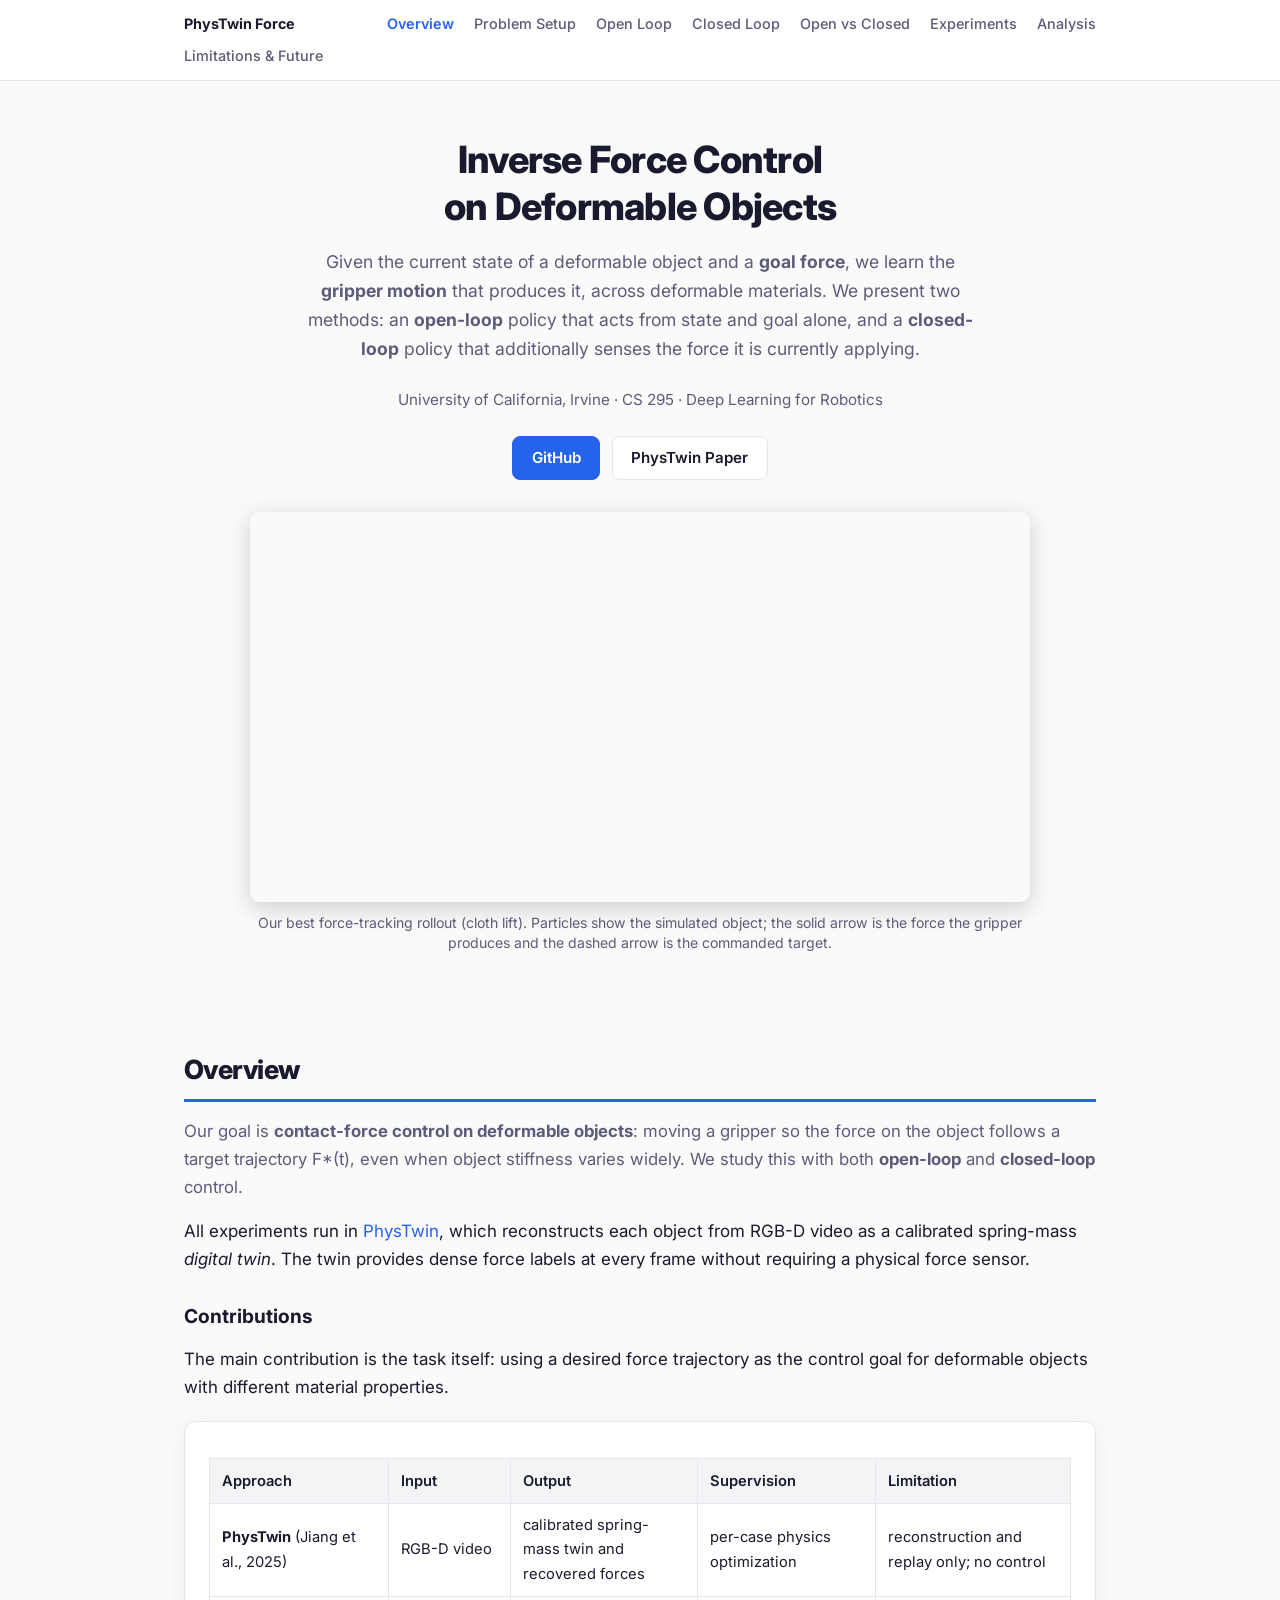
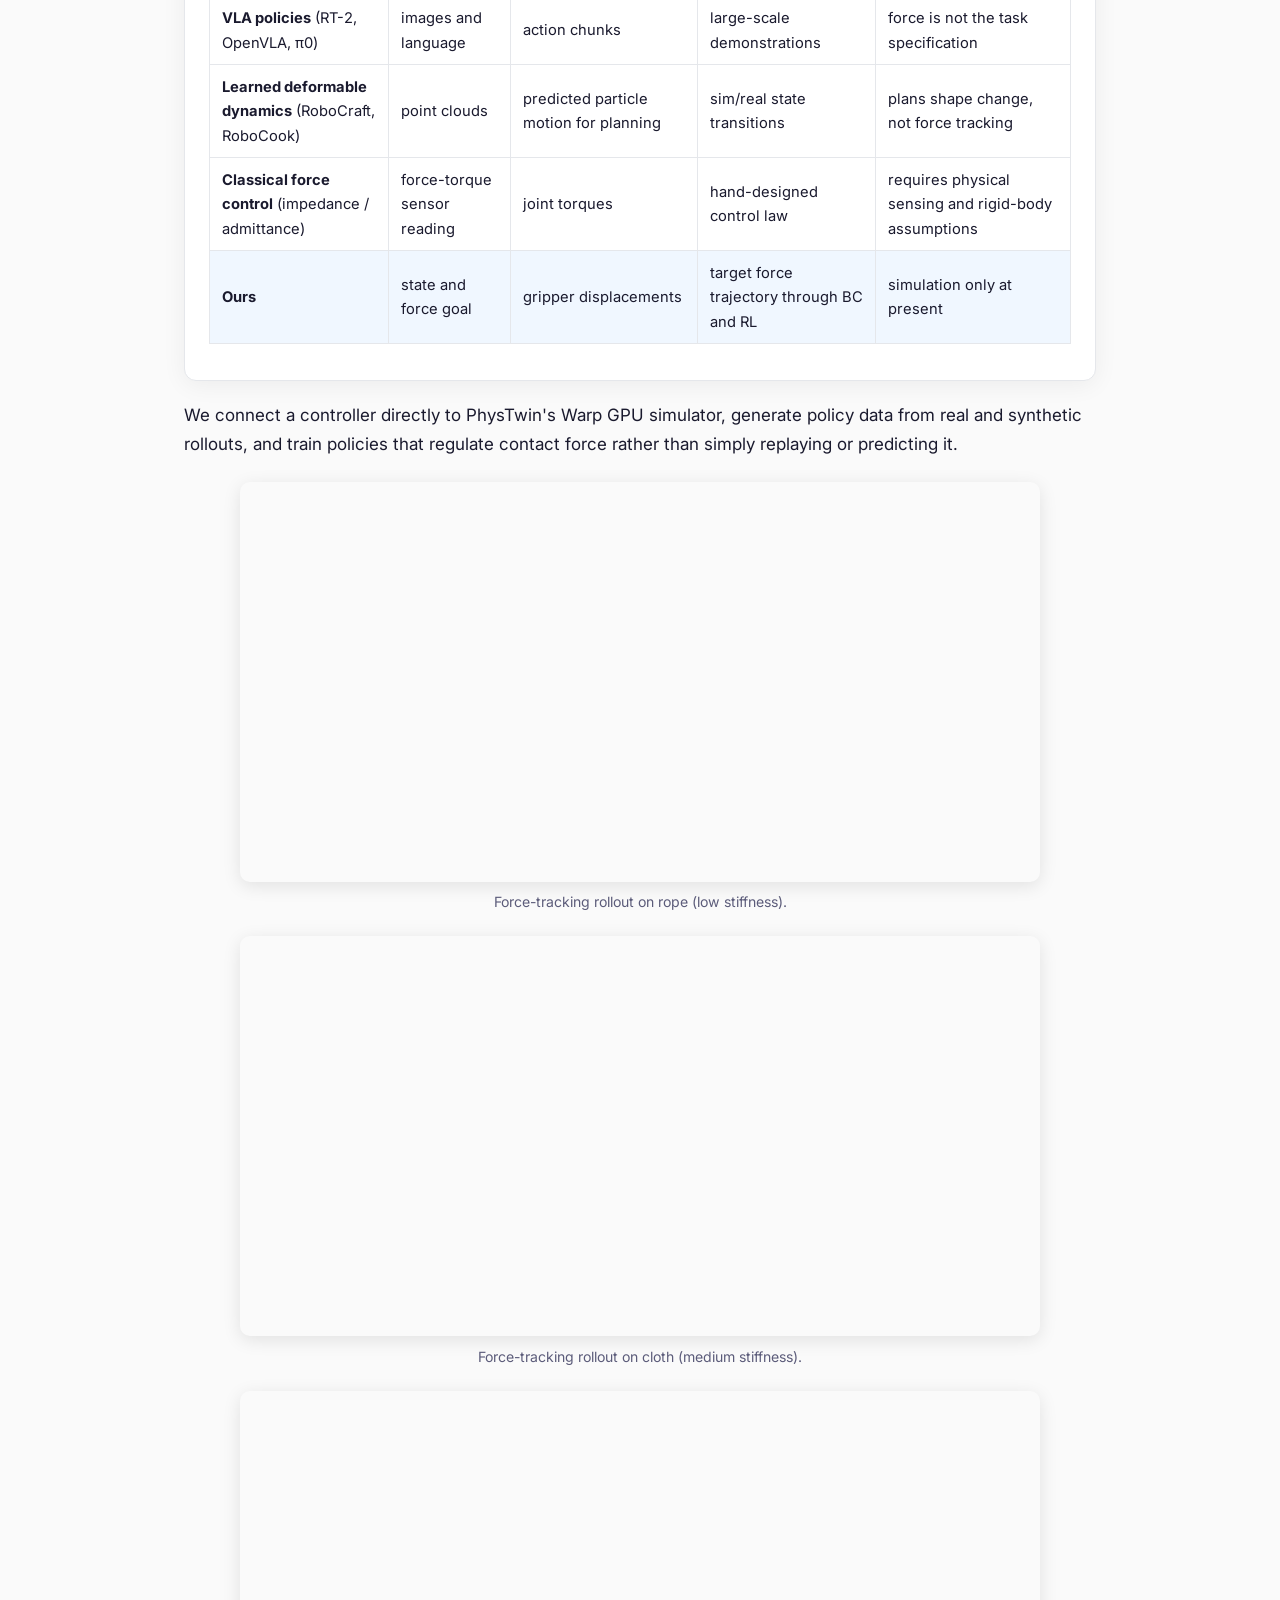
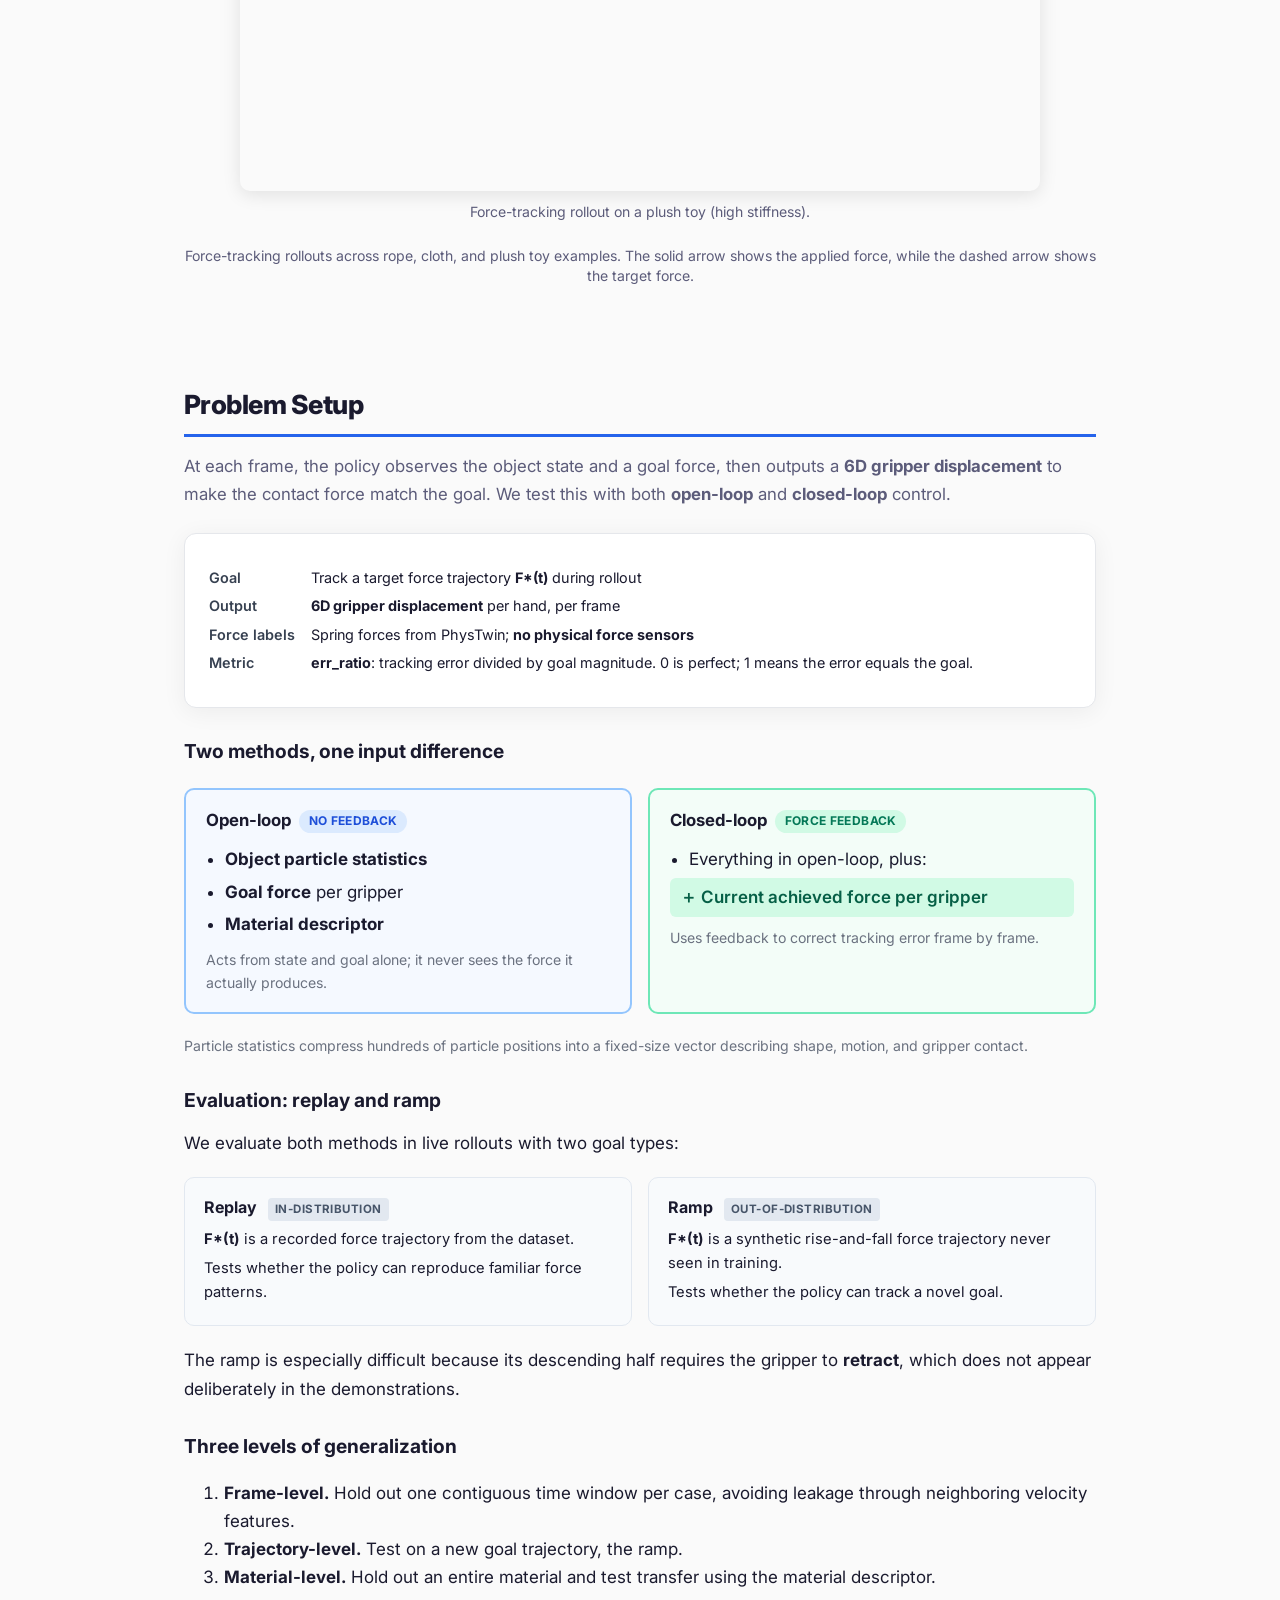
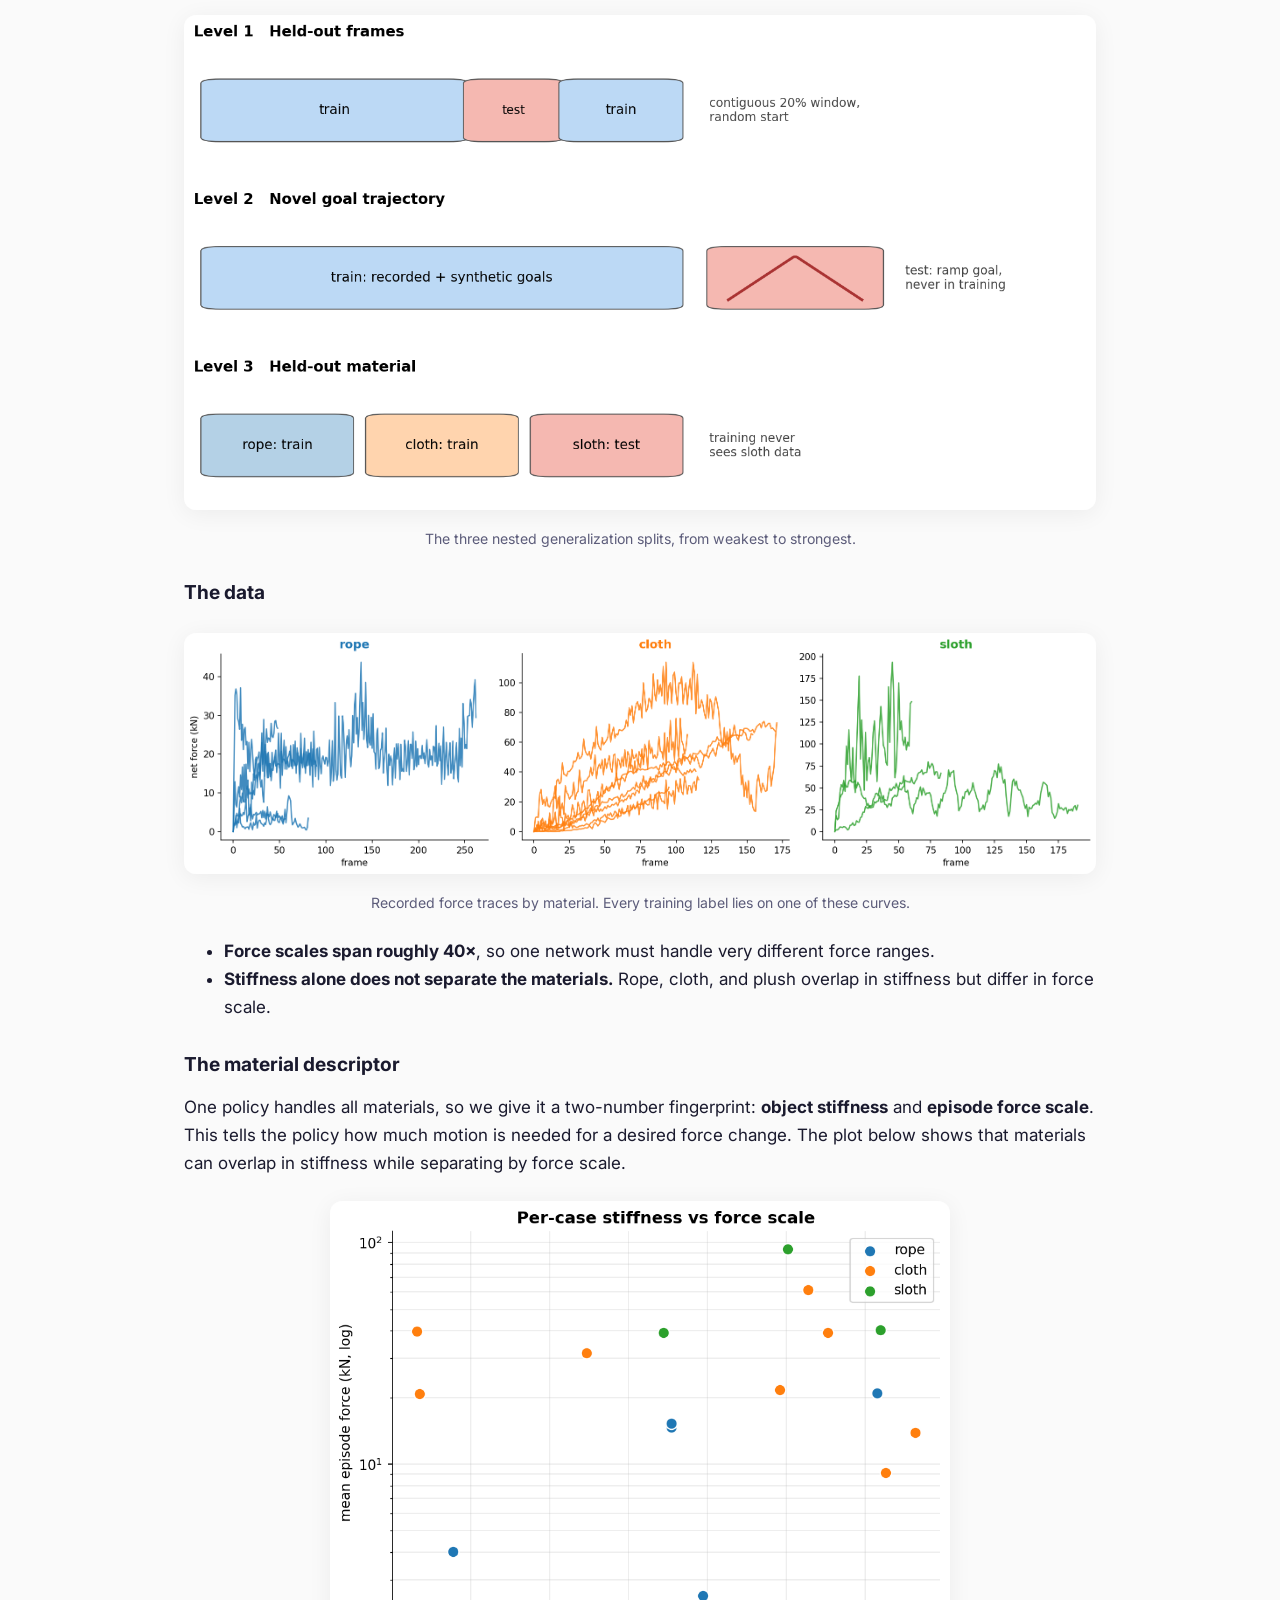
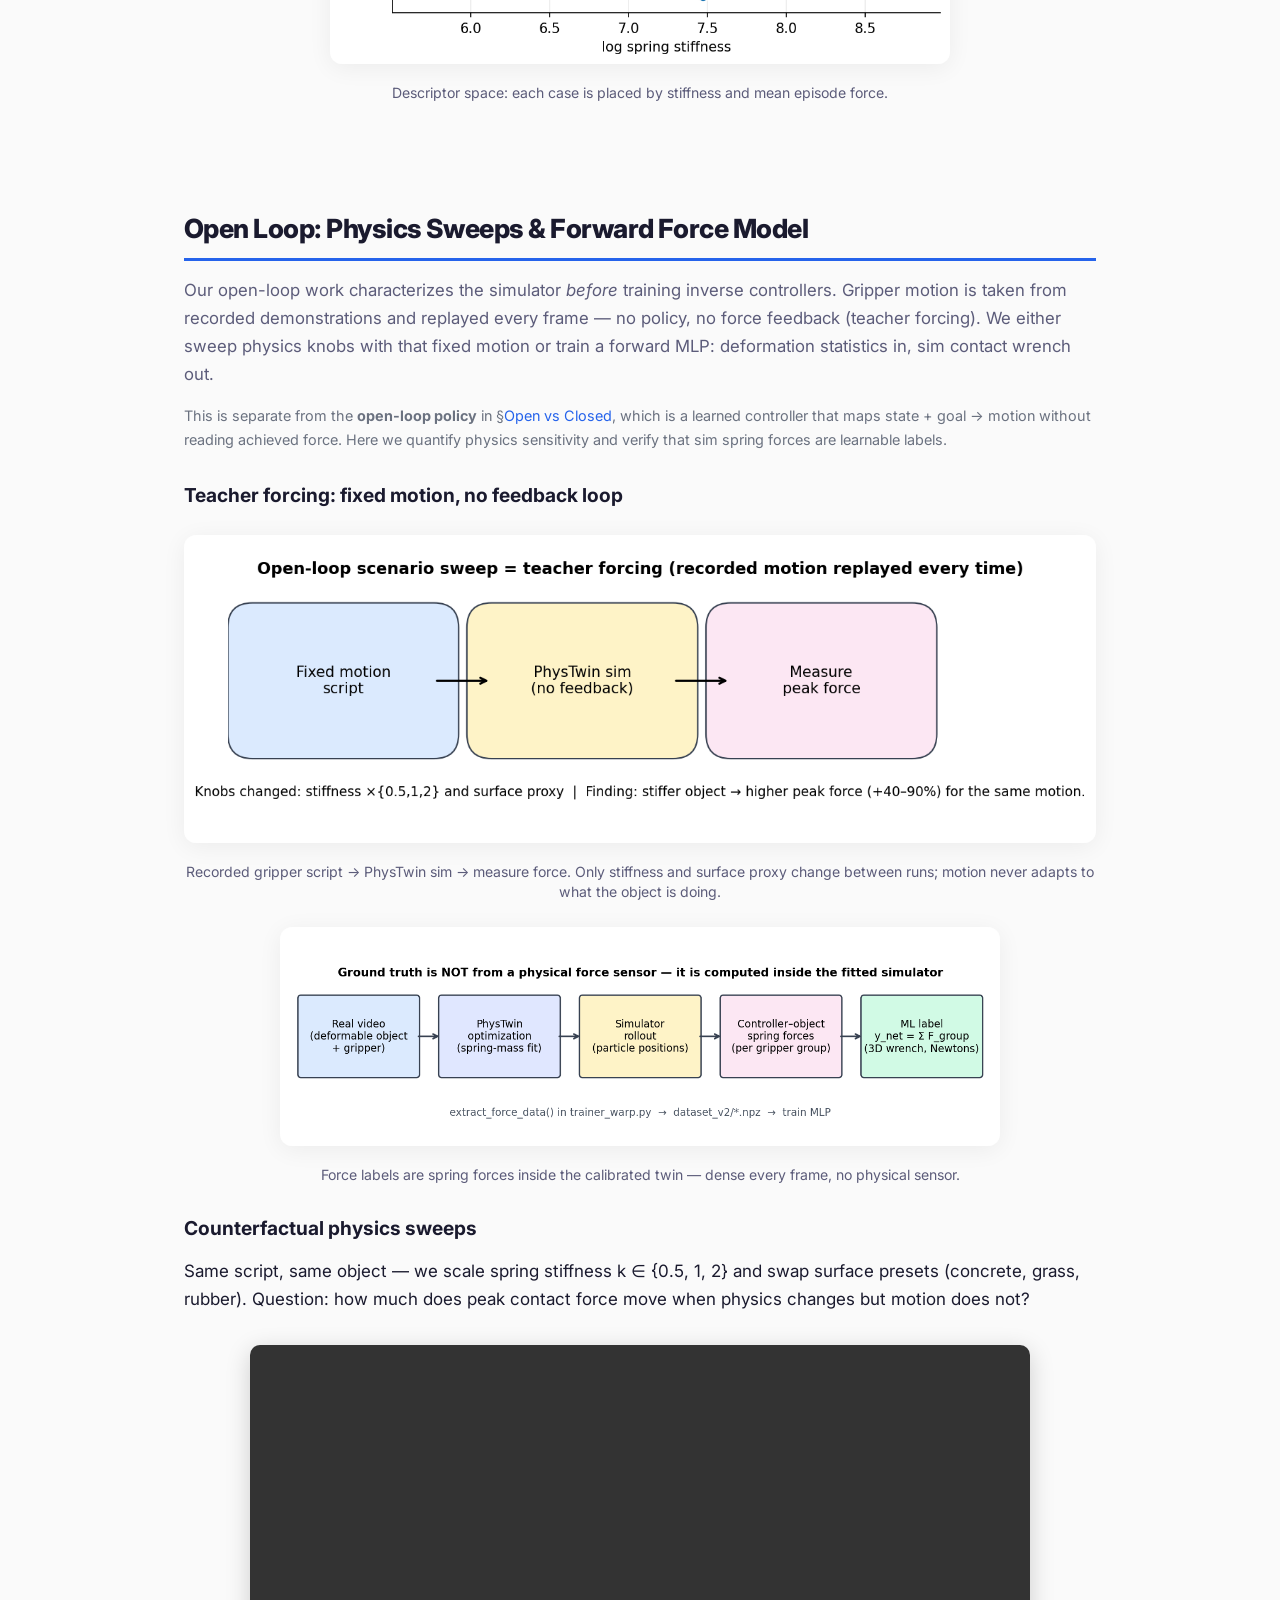
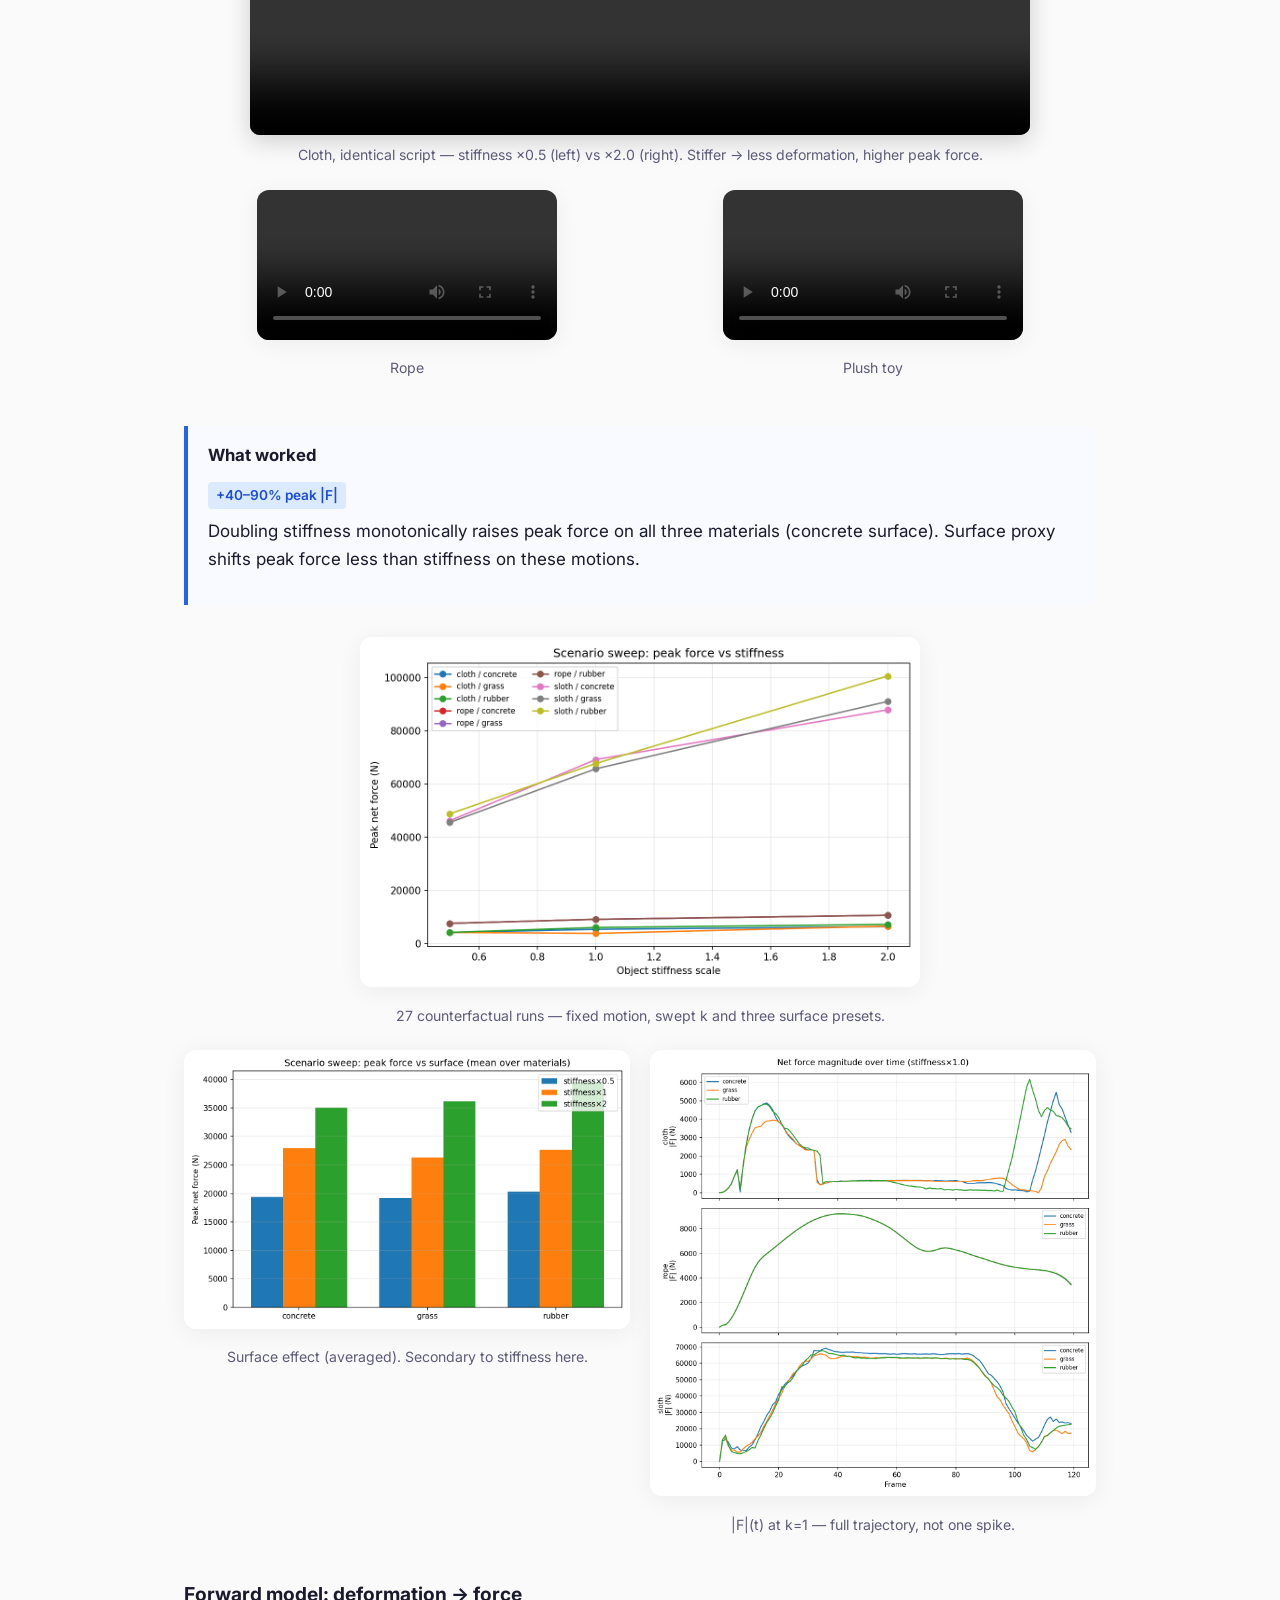
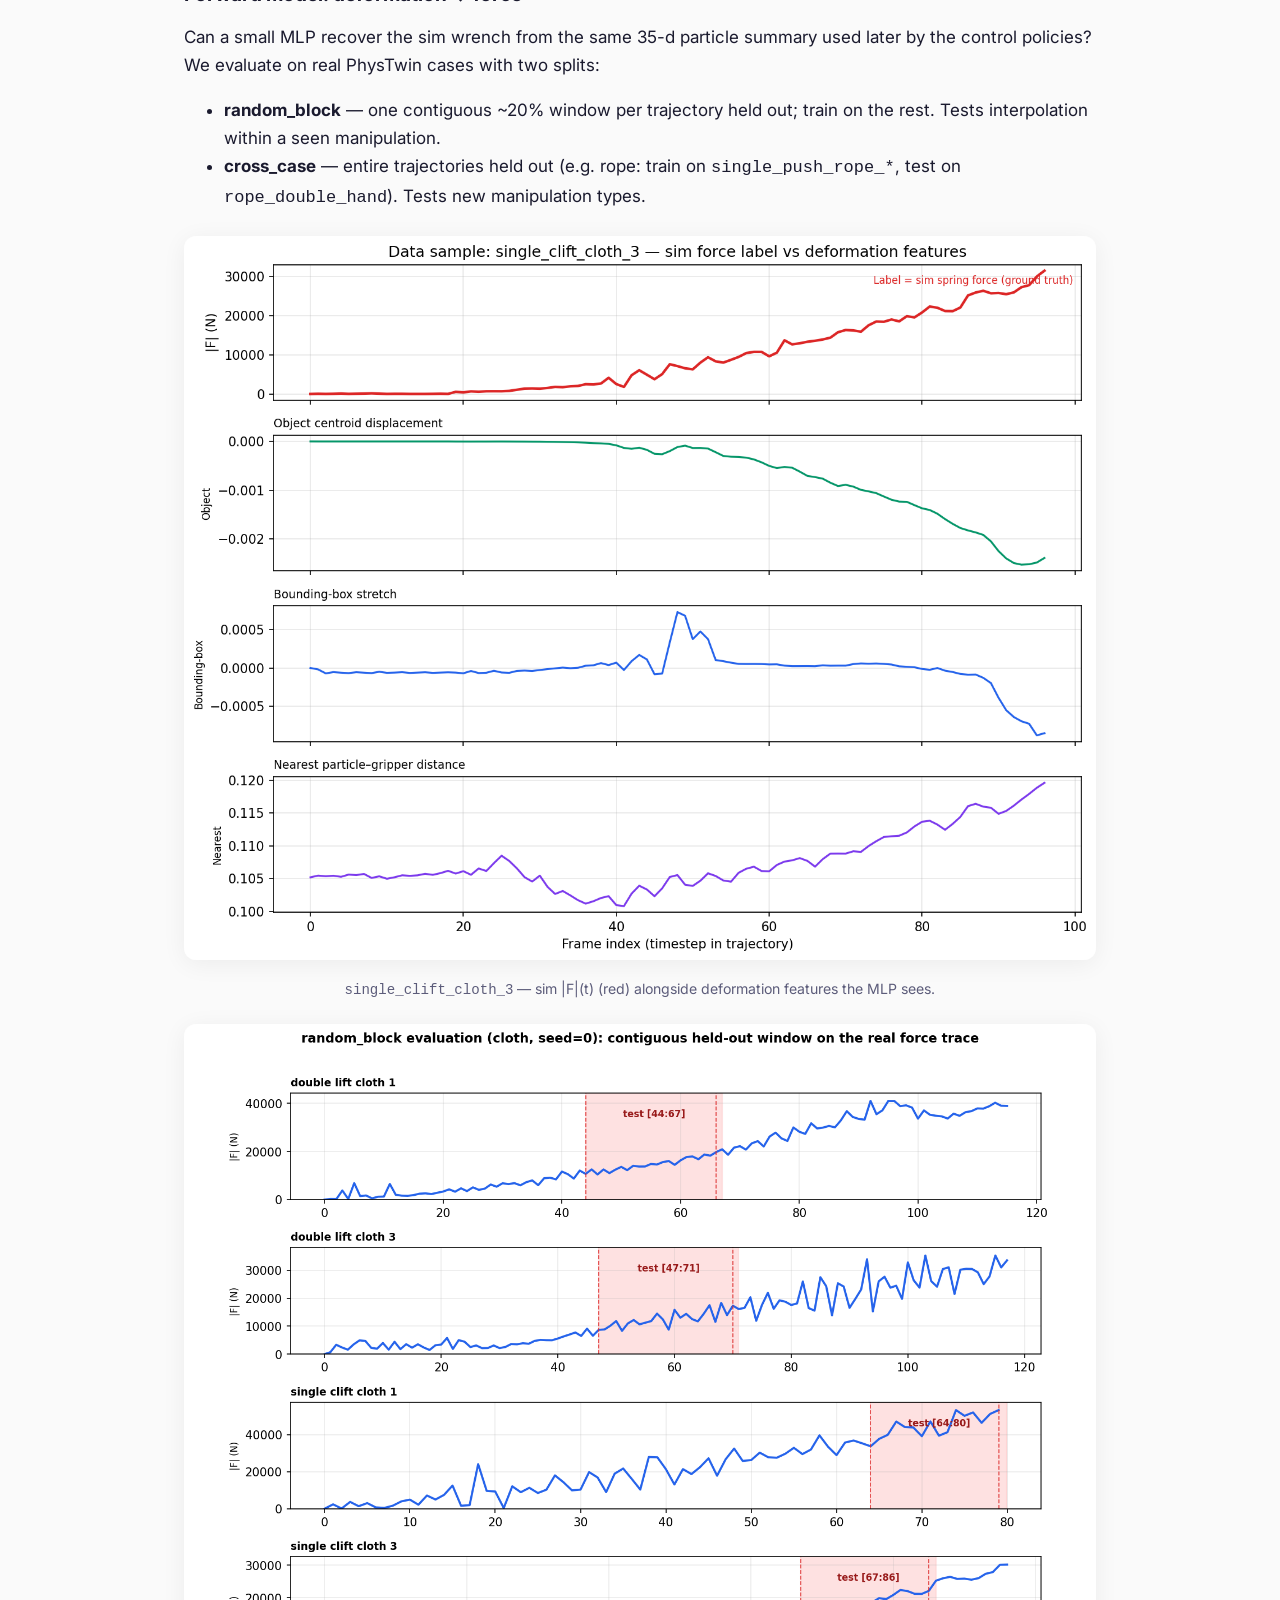
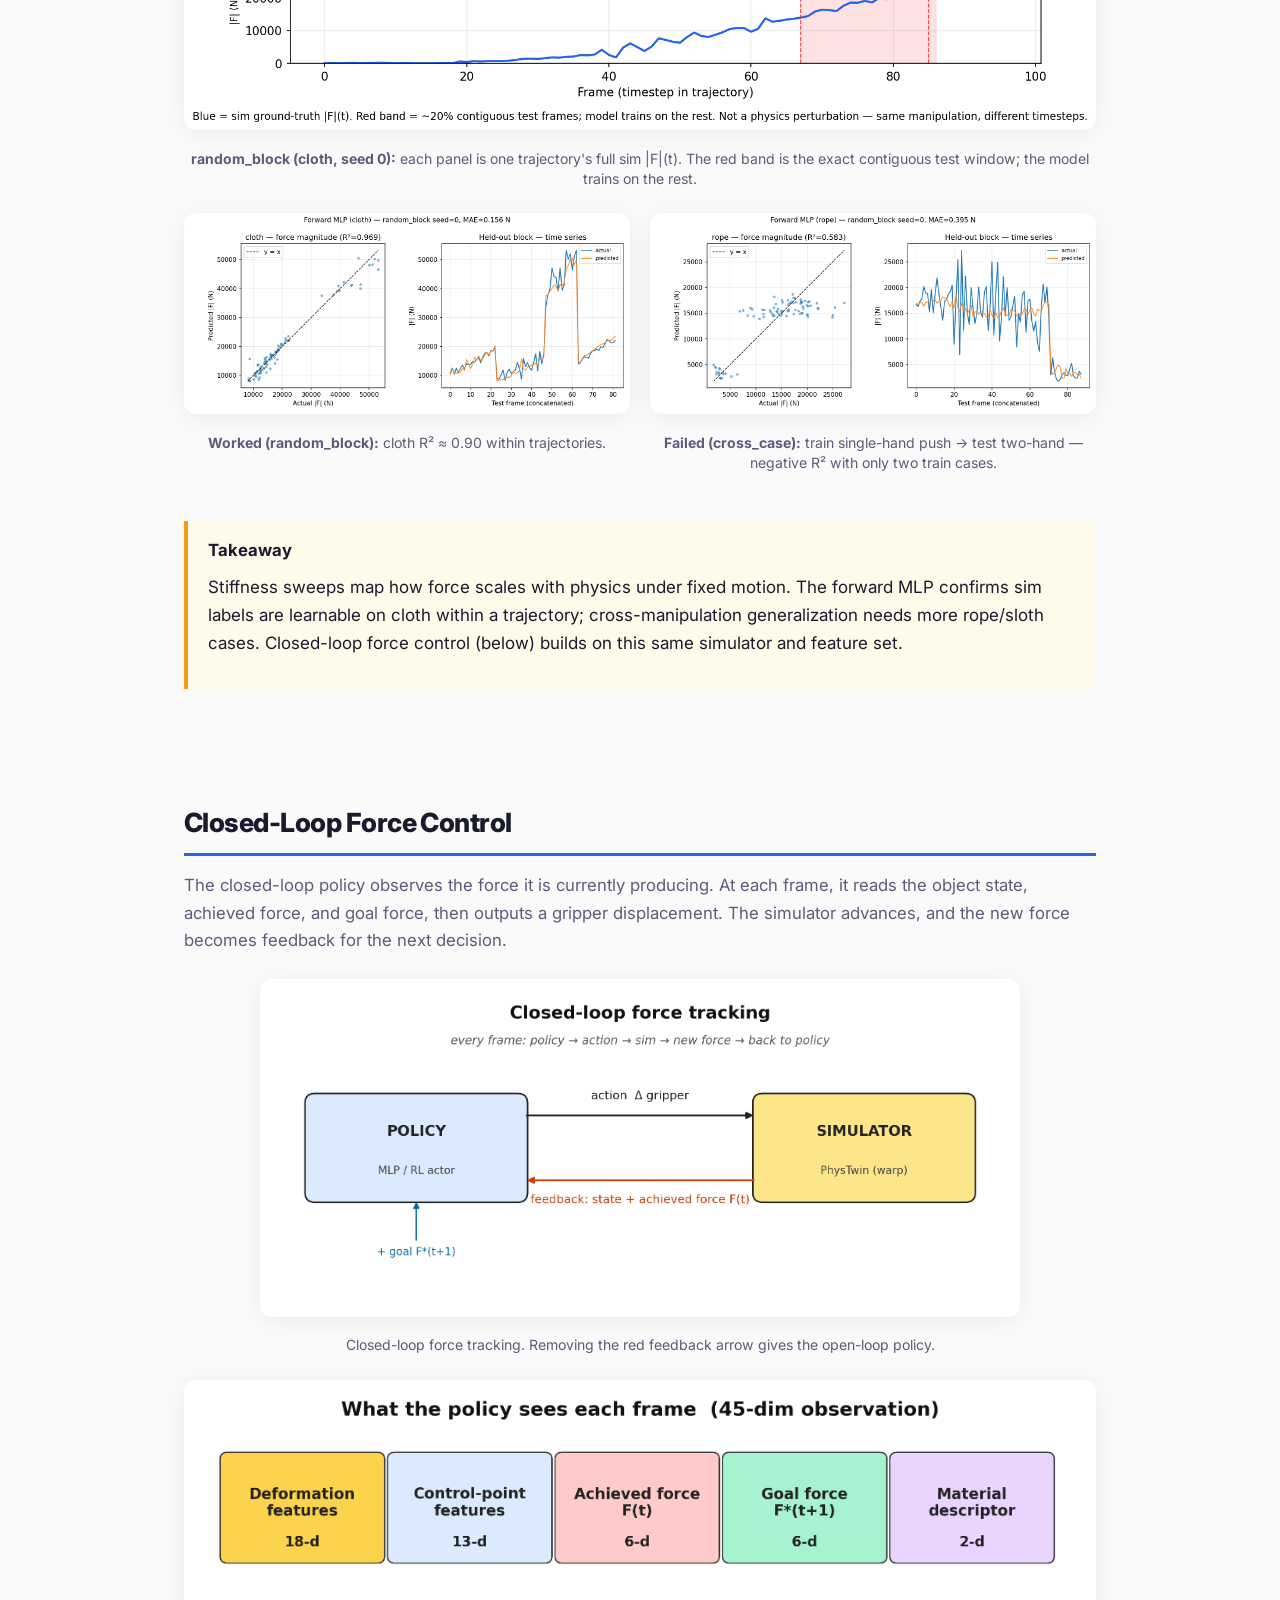
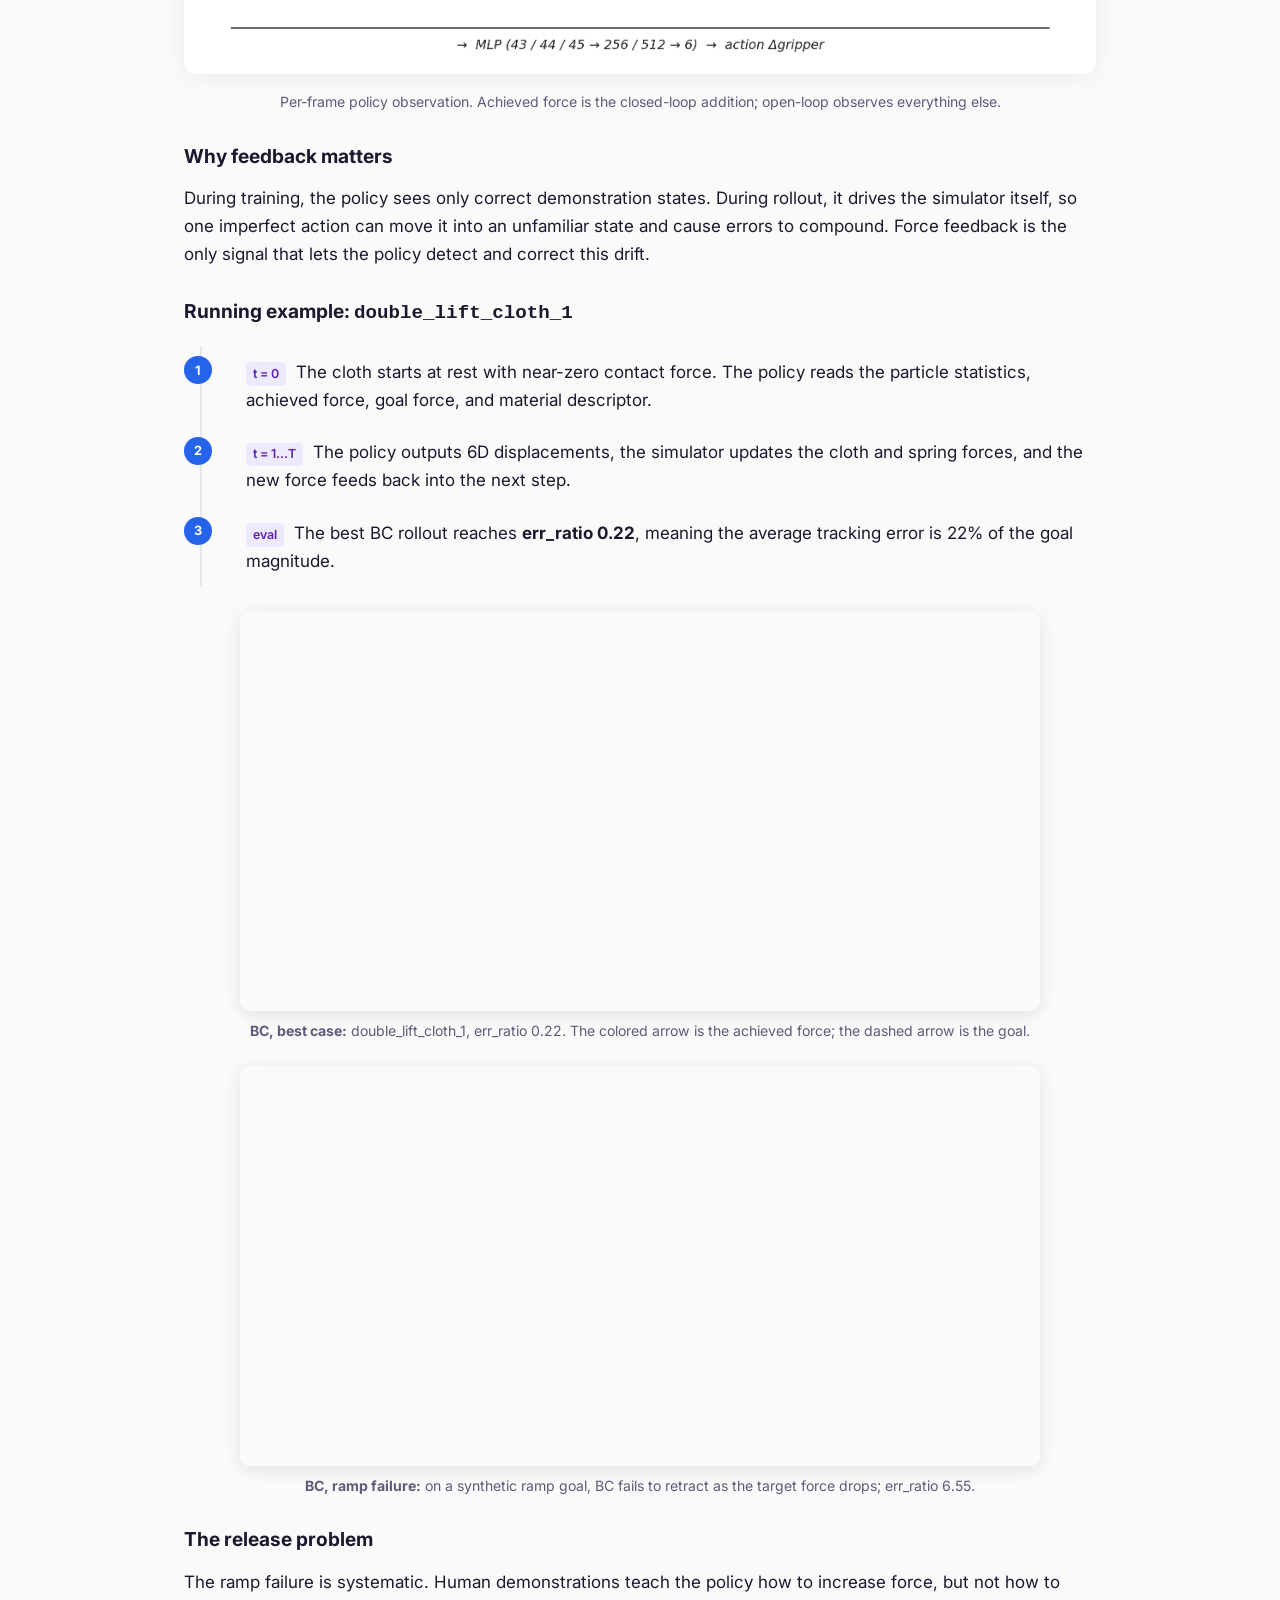
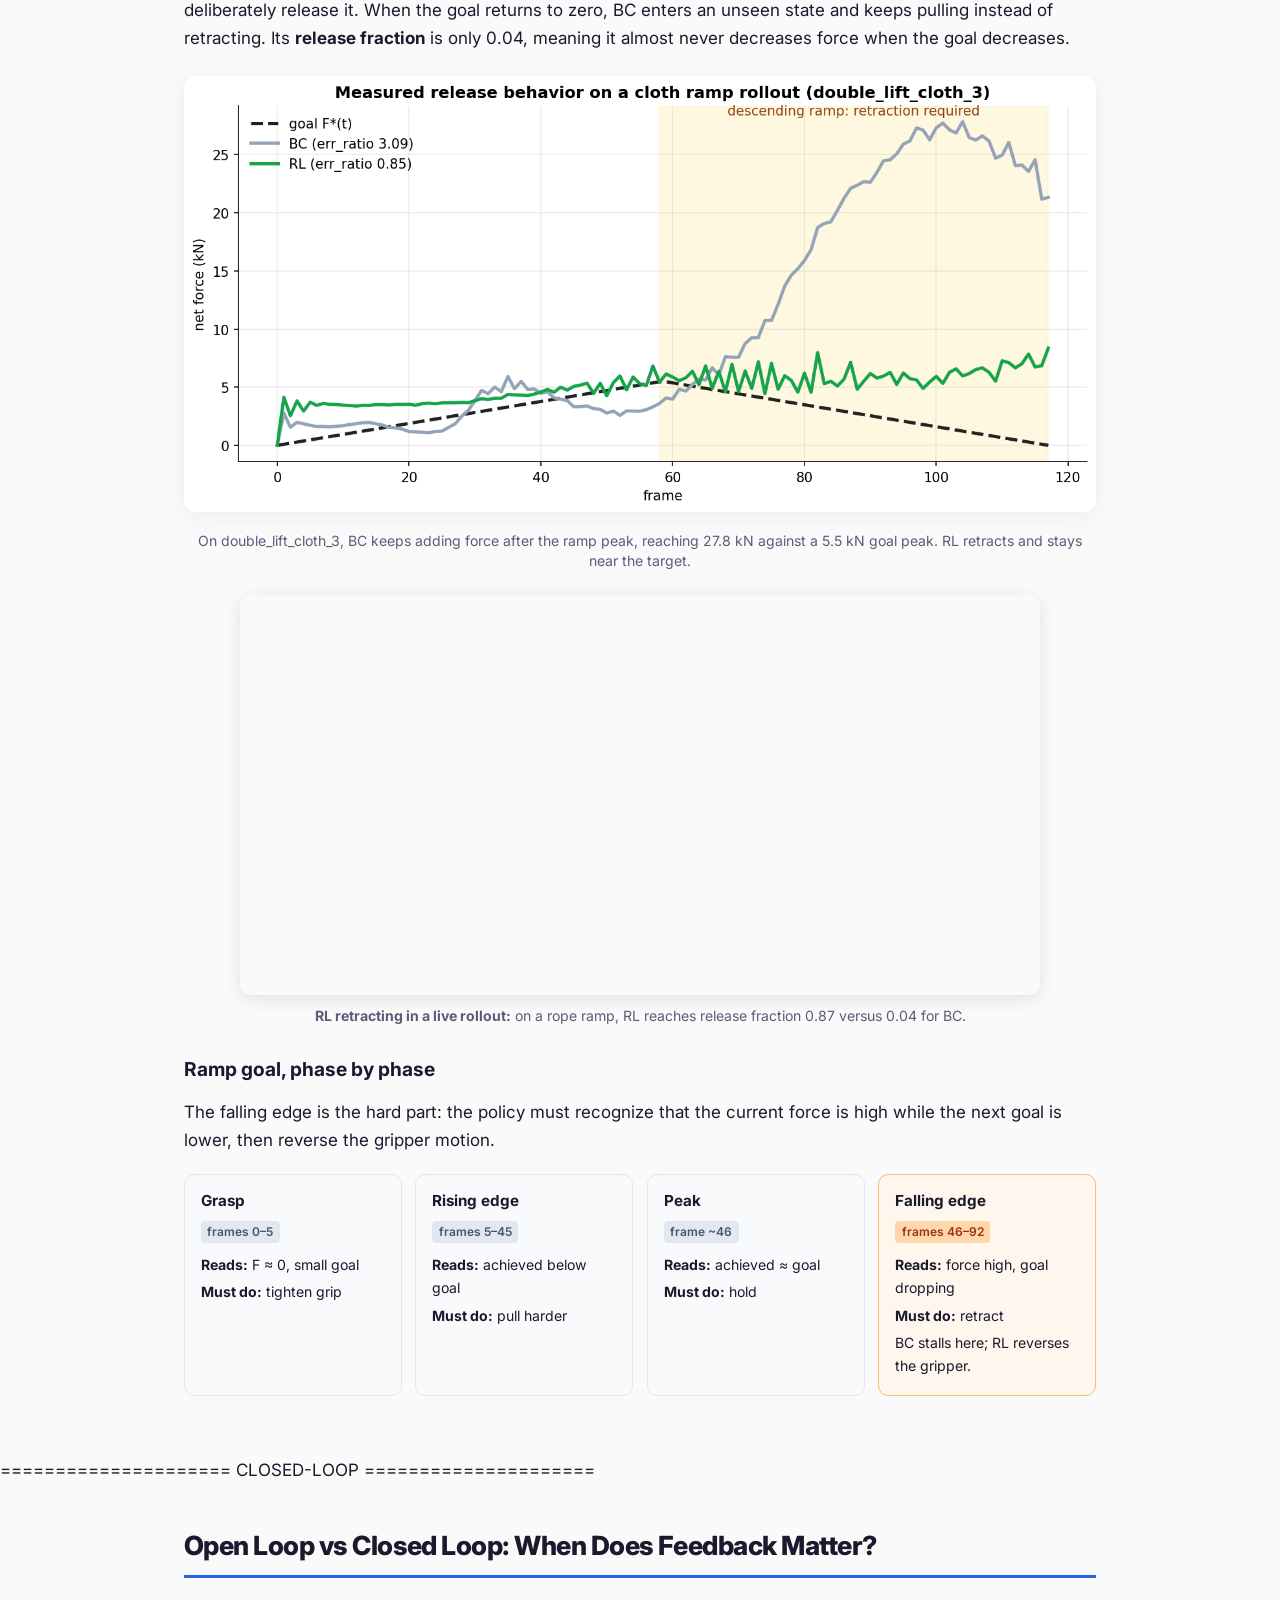
==== commit 3ba40f30: "Merge Arshia website updates" ====
--- a/docs/index.html
+++ b/docs/index.html
@@ -208,7 +208,7 @@
     <a class="brand" href="#">PhysTwin Force</a>
     <a href="#overview">Overview</a>
     <a href="#setup">Problem Setup</a>
-    <a href="#open-loop">Physics Sweeps</a>
+    <a href="#open-loop">Open Loop</a>
     <a href="#closed-loop">Closed Loop</a>
     <a href="#comparison">Open vs Closed</a>
     <a href="#experiments">Experiments</a>
@@ -228,18 +228,13 @@
     alone, and a <strong>closed-loop</strong> policy that additionally senses the force it is
     currently applying.
   </p>
-  <p class="authors">
-    <span>Arshia Ilaty</span> ·
-    <span>Malak Gamal El-Din</span>
-  </p>
-  <p class="affiliation">University of California, Irvine · CS 175 / CS 275</p>
+  <p class="affiliation">University of California, Irvine · CS 295 · Deep Learning for Robotics</p>
   <div class="hero-links">
     <a class="btn btn-primary" href="https://github.com/ArshiaIlaty/PhysTwin" target="_blank" rel="noopener">GitHub</a>
     <a class="btn" href="https://jianghanxiao.github.io/phystwin-web/" target="_blank" rel="noopener">PhysTwin Paper</a>
   </div>
   <figure class="hero-figure">
-    <video autoplay muted loop playsinline>
-      <source src="assets/malak/videos/HERO_cloth_lift_particles.mp4" type="video/mp4">
+    <video autoplay muted loop playsinline src="assets/force_control/videos/HERO_cloth_lift_particles.mp4">
     </video>
     <p class="caption">
       Our best force-tracking rollout (cloth lift). Particles show the
@@ -324,22 +319,19 @@
 
   <div class="video-stack">
     <figure>
-      <video autoplay muted loop playsinline>
-        <source src="assets/malak/videos/OBJ_rope_particles.mp4" type="video/mp4">
-      </video>
-      <p class="caption">Force tracking on rope.</p>
-    </figure>
-    <figure>
-      <video autoplay muted loop playsinline>
-        <source src="assets/malak/videos/OBJ_cloth_particles.mp4" type="video/mp4">
-      </video>
-      <p class="caption">Force tracking on cloth.</p>
-    </figure>
-    <figure>
-      <video autoplay muted loop playsinline>
-        <source src="assets/malak/videos/OBJ_sloth_particles.mp4" type="video/mp4">
-      </video>
-      <p class="caption">Force tracking on a plush toy.</p>
+      <video autoplay muted loop playsinline src="assets/force_control/videos/OBJ_rope_particles.mp4">
+    </video>
+      <p class="caption">Force-tracking rollout on rope (low stiffness).</p>
+    </figure>
+    <figure>
+      <video autoplay muted loop playsinline src="assets/force_control/videos/OBJ_cloth_particles.mp4">
+    </video>
+      <p class="caption">Force-tracking rollout on cloth (medium stiffness).</p>
+    </figure>
+    <figure>
+      <video autoplay muted loop playsinline src="assets/force_control/videos/OBJ_sloth_particles.mp4">
+    </video>
+      <p class="caption">Force-tracking rollout on a plush toy (high stiffness).</p>
     </figure>
   </div>
 
@@ -502,7 +494,7 @@
     <strong>closed-loop</strong> control.
   </p>
 
-  <div class="card malak" style="margin: 1.5rem 0;">
+  <div class="card control" style="margin: 1.5rem 0;">
     <div class="io-row">
       <span class="io-label">Goal</span>
       <span>Track a target force trajectory <strong>F*(t)</strong> in a live rollout</span>
@@ -561,20 +553,21 @@
 
   <h3>Three levels of generalization</h3>
   <ol>
-    <li><strong>Frame-level.</strong> Hold out one contiguous time window per case. Contiguity
-      matters: interleaved frames would reveal held-out answers through velocity features.</li>
+    <li><strong>Frame-level.</strong> Hold out one contiguous time window per case (see
+      <a href="#open-loop">random_block evaluation</a> on the actual force trace). Contiguity
+      matters: interleaved frames would leak held-out answers through velocity features.</li>
     <li><strong>Trajectory-level.</strong> Roll out on a goal constructed at test time (the ramp).</li>
     <li><strong>Material-level.</strong> Hold an entire material out of training and rely on the
       material descriptor to transfer.</li>
   </ol>
   <figure class="figure">
-    <img src="assets/malak/figures/12_generalization_splits.png" alt="The three generalization splits">
+    <img src="assets/force_control/figures/12_generalization_splits.png" alt="The three generalization splits">
     <p class="caption">The three nested generalization splits, from weakest to strongest.</p>
   </figure>
 
   <h3>The data</h3>
   <figure class="figure">
-    <img src="assets/malak/figures/11a_force_traces.png" alt="Recorded force over time for each material">
+    <img src="assets/force_control/figures/11a_force_traces.png" alt="Recorded force over time for each material">
     <p class="caption">
       Recorded force over time, one panel per material. Every training label lies on one of these
       curves.
@@ -598,7 +591,7 @@
     typical force scale, and materials that overlap in stiffness separate cleanly by force scale.
   </p>
   <figure class="figure" style="max-width:620px;margin-left:auto;margin-right:auto;">
-    <img src="assets/malak/figures/11b_stiffness_force_map.png" alt="Per-case stiffness vs force scale map">
+    <img src="assets/force_control/figures/11b_stiffness_force_map.png" alt="Per-case stiffness vs force scale map">
     <p class="caption">
       The descriptor space: each point is one case, placed by stiffness (x) and mean episode force
       (y, log scale).
@@ -606,177 +599,126 @@
   </figure>
 </section> -->
 
-<!-- ===================== ARSHIA: PHYSICS SWEEPS + FORWARD MODEL ===================== -->
+<!-- ===================== OPEN LOOP (physics sweeps + forward model) ===================== -->
 <section id="open-loop">
-  <h2>Counterfactual Physics Sweeps</h2>
+  <h2>Open Loop: Physics Sweeps &amp; Forward Force Model</h2>
 
   <p class="lead">
-    Malak's policies solve the <em>inverse</em> problem: given a force goal, what gripper motion
-    produces it? We first characterize the <em>forward</em> side of the same simulator — if the
-    motion is fixed and only physics knobs change, how does contact force respond?
-  </p>
-
-  <p>
-    This is not the same as an <a href="#comparison">open-loop policy</a> (which still learns
-    state→action mappings but omits force feedback). Here there is no learned controller at all:
-    we replay a scripted gripper trajectory and vary object stiffness (×0.5, ×1.0, ×2.0) and
-    surface proxies (concrete, grass, rubber). The motion is identical every run; only the
-    spring-mass parameters change.
-  </p>
+    Our open-loop work characterizes the simulator <em>before</em> training inverse controllers.
+    Gripper motion is taken from recorded demonstrations and replayed every frame — no policy, no
+    force feedback (teacher forcing). We either sweep physics knobs with that fixed motion or train
+    a forward MLP: deformation statistics in, sim contact wrench out.
+  </p>
+  <p class="io-note" style="font-size:0.9rem;color:#6b7280;margin-bottom:1.25rem;">
+    This is separate from the <strong>open-loop policy</strong> in §<a href="#comparison">Open vs Closed</a>,
+    which is a learned controller that maps state + goal → motion without reading achieved force.
+    Here we quantify physics sensitivity and verify that sim spring forces are learnable labels.
+  </p>
+
+  <h3>Teacher forcing: fixed motion, no feedback loop</h3>
+  <figure class="figure">
+    <img src="assets/scenario_sweeps/open_loop_teacher_forcing.png" alt="Open-loop scenario sweep pipeline">
+    <p class="caption">
+      Recorded gripper script → PhysTwin sim → measure force. Only stiffness and surface proxy change
+      between runs; motion never adapts to what the object is doing.
+    </p>
+  </figure>
+
+  <figure class="figure" style="max-width:720px;margin-left:auto;margin-right:auto;">
+    <img src="assets/scenario_sweeps/ground_truth_pipeline.png" alt="Where sim force labels come from">
+    <p class="caption">
+      Force labels are spring forces inside the calibrated twin — dense every frame, no physical sensor.
+    </p>
+  </figure>
+
+  <h3>Counterfactual physics sweeps</h3>
+  <p>
+    Same script, same object — we scale spring stiffness k ∈ {0.5, 1, 2} and swap surface presets
+    (concrete, grass, rubber). Question: how much does peak contact force move when physics changes
+    but motion does not?
+  </p>
+
+  <figure class="figure hero-figure">
+    <video controls playsinline preload="metadata" width="100%" src="assets/scenario_sweeps/compare_cloth_k0.5_vs_k2.0.mp4">
+    </video>
+    <p class="caption">Cloth, identical script — stiffness ×0.5 (left) vs ×2.0 (right). Stiffer → less deformation, higher peak force.</p>
+  </figure>
+
+  <div class="figure-grid">
+    <figure class="figure">
+      <video controls playsinline preload="metadata" src="assets/scenario_sweeps/compare_rope_k0.5_vs_k2.0.mp4">
+      </video>
+      <p class="caption">Rope</p>
+    </figure>
+    <figure class="figure">
+      <video controls playsinline preload="metadata" src="assets/scenario_sweeps/compare_sloth_k0.5_vs_k2.0.mp4">
+      </video>
+      <p class="caption">Plush toy</p>
+    </figure>
+  </div>
 
   <div class="exp-block">
-    <h4>Result</h4>
-    <span class="metric">+40–90% peak force</span>
-    <p>
-      Doubling stiffness raises peak net contact force by 40–90% across cloth, rope, and plush,
-      for the same gripper script. Surface friction moves peak force less than stiffness does on
-      these motions — useful when interpreting why a policy trained on one material regime fails
-      on another.
-    </p>
-  </div>
-
-  <h3>Setup</h3>
-  <div class="card" style="border-left:4px solid #059669;padding:1rem 1.25rem;">
-    <div class="io-row">
-      <span class="io-label">Held fixed</span>
-      <span>Synthetic gripper script per material (<code>hold_release</code> for cloth/sloth, <code>linear_push</code> for rope)</span>
-      <span class="io-label">Varied</span>
-      <span>Object stiffness scale; surface friction/restitution proxy</span>
-      <span class="io-label">Measured</span>
-      <span>Per-frame net wrench from the simulator (same spring-force labels as §Problem Setup)</span>
-      <span class="io-label">Output</span>
-      <span>27 scenario trajectories in <code>dataset_scenarios/</code> (54 in the expanded grid)</span>
-    </div>
-  </div>
-
-  <ol class="flow">
-    <li>Donor case per material: cloth <code>single_clift_cloth_3</code>, rope <code>single_push_rope_1</code>, sloth <code>double_stretch_sloth</code>.</li>
-    <li>Replay the same controller path while scaling stiffness and swapping the surface preset.</li>
-    <li>Record |F|(t) and peak force; no new RGB-D video is collected.</li>
-  </ol>
+    <h4>What worked</h4>
+    <span class="metric">+40–90% peak |F|</span>
+    <p>Doubling stiffness monotonically raises peak force on all three materials (concrete surface). Surface proxy shifts peak force less than stiffness on these motions.</p>
+  </div>
+
+  <figure class="figure figure-compact">
+    <img src="assets/scenario_sweeps/peak_force_vs_stiffness.png" alt="Peak force vs stiffness">
+    <p class="caption">27 counterfactual runs — fixed motion, swept k and three surface presets.</p>
+  </figure>
+
+  <div class="figure-grid">
+    <figure class="figure">
+      <img src="assets/scenario_sweeps/peak_force_vs_surface.png" alt="Peak force vs surface">
+      <p class="caption">Surface effect (averaged). Secondary to stiffness here.</p>
+    </figure>
+    <figure class="figure">
+      <img src="assets/scenario_sweeps/force_trajectories.png" alt="Force over time">
+      <p class="caption">|F|(t) at k=1 — full trajectory, not one spike.</p>
+    </figure>
+  </div>
+
+  <h3>Forward model: deformation → force</h3>
+  <p>
+    Can a small MLP recover the sim wrench from the same 35-d particle summary used later by the
+    control policies? We evaluate on real PhysTwin cases with two splits:
+  </p>
+  <ul>
+    <li><strong>random_block</strong> — one contiguous ~20% window per trajectory held out; train on
+      the rest. Tests interpolation within a seen manipulation.</li>
+    <li><strong>cross_case</strong> — entire trajectories held out (e.g. rope: train on
+      <code>single_push_rope_*</code>, test on <code>rope_double_hand</code>). Tests new manipulation types.</li>
+  </ul>
 
   <figure class="figure">
-    <img src="assets/arshia/peak_force_vs_stiffness.png" alt="Peak net force vs stiffness for cloth, rope, and sloth">
+    <img src="assets/scenario_sweeps/data_force_vs_features.png" alt="Force vs features over time">
+    <p class="caption"><code>single_clift_cloth_3</code> — sim |F|(t) (red) alongside deformation features the MLP sees.</p>
+  </figure>
+
+  <figure class="figure">
+    <img src="assets/scenario_sweeps/random_block_holdout_trajectories.png" alt="Hold-out blocks on cloth force trajectories">
     <p class="caption">
-      Peak net force vs stiffness scale (concrete surface). The trend is monotonic in all three
-      materials; cloth shows the largest relative swing (+72% from k=0.5 to k=2.0).
+      <strong>random_block (cloth, seed 0):</strong> each panel is one trajectory's full sim |F|(t).
+      The red band is the exact contiguous test window; the model trains on the rest.
     </p>
   </figure>
 
   <div class="figure-grid">
     <figure class="figure">
-      <img src="assets/arshia/peak_force_vs_surface.png" alt="Peak force by surface proxy">
-      <p class="caption">Peak force by surface (averaged over materials). Smaller spread than stiffness.</p>
-    </figure>
-    <figure class="figure">
-      <img src="assets/arshia/force_trajectories.png" alt="Force magnitude over time">
-      <p class="caption">|F|(t) at baseline stiffness — not a single spike; full trajectory shape matters.</p>
-    </figure>
-  </div>
-
-  <h3>Qualitative: same motion, different stiffness</h3>
-  <p>
-    Side-by-side renders use the same script; only the object spring constants differ. Stiffer
-    objects deform less and build higher contact force during the hold phase.
-  </p>
-  <div class="figure-grid">
-    <figure class="figure">
-      <video controls width="100%" preload="metadata">
-        <source src="assets/arshia/compare_cloth_k0.5_vs_k2.0.mp4" type="video/mp4">
-      </video>
-      <p class="caption">Cloth — k=0.5 (left) vs k=2.0 (right)</p>
-    </figure>
-    <figure class="figure">
-      <video controls width="100%" preload="metadata">
-        <source src="assets/arshia/compare_rope_k0.5_vs_k2.0.mp4" type="video/mp4">
-      </video>
-      <p class="caption">Rope — k=0.5 vs k=2.0</p>
-    </figure>
-    <figure class="figure">
-      <video controls width="100%" preload="metadata">
-        <source src="assets/arshia/compare_sloth_k0.5_vs_k2.0.mp4" type="video/mp4">
-      </video>
-      <p class="caption">Plush — k=0.5 vs k=2.0</p>
-    </figure>
-  </div>
-
-  <h3>Forward model: deformation → force</h3>
-  <p>
-    Separately, we train a per-material MLP to predict the simulator's net wrench from the same
-    35-dim particle statistics Malak's policies use (shape change, contact distance, velocity,
-    material tag). This asks whether force is recoverable from deformation alone — a sanity check
-    on the labels and features before investing in inverse control.
-  </p>
-
-  <figure class="figure">
-    <img src="assets/arshia/data_force_vs_features.png" alt="Sim force vs deformation features over time on single_clift_cloth_3">
-    <p class="caption">
-      Example trajectory (<code>single_clift_cloth_3</code>): sim force (red) tracks centroid
-      motion, bbox stretch, and contact distance — the patterns the MLP fits.
-    </p>
-  </figure>
-
-  <p>Two splits, two questions (same contiguous-block idea as the frame-level split in §Problem Setup):</p>
-
-  <div class="figure-grid">
-    <figure class="figure">
-      <img src="assets/arshia/split_cross_case.png" alt="cross_case train vs test cases">
-      <p class="caption"><strong>cross_case</strong> — entire manipulations held out (e.g. train three cloth cases, test <code>single_clift_cloth_1</code>).</p>
-    </figure>
-    <figure class="figure">
-      <img src="assets/arshia/split_random_block.png" alt="random_block contiguous held-out frames">
-      <p class="caption"><strong>random_block</strong> — ~20% contiguous frames held out per case. Not physics perturbations.</p>
-    </figure>
-  </div>
-
-  <div class="table-scroll card arshia">
-    <table>
-      <thead>
-        <tr>
-          <th>Split</th>
-          <th>Question</th>
-          <th>Cloth R²</th>
-          <th>Rope R²</th>
-        </tr>
-      </thead>
-      <tbody>
-        <tr>
-          <td><strong>cross_case</strong></td>
-          <td>Generalize to a new manipulation?</td>
-          <td><strong>0.62</strong></td>
-          <td>negative*</td>
-        </tr>
-        <tr>
-          <td><strong>random_block</strong></td>
-          <td>Interpolate force within a seen trajectory?</td>
-          <td><strong>0.90 ± 0.05</strong></td>
-          <td><strong>0.59 ± 0.05</strong></td>
-        </tr>
-      </tbody>
-    </table>
-    <p class="caption" style="text-align:left;margin-top:0.75rem;">
-      *Rope cross-case: train on single-hand push, test on <code>rope_double_hand</code> — different
-      contact regime, not a training bug.
-    </p>
-  </div>
-
-  <div class="figure-grid">
-    <figure class="figure">
-      <img src="assets/arshia/pred_vs_actual_cloth.png" alt="Predicted vs actual force for cloth">
-      <p class="caption">Cloth, random_block — predicted vs sim |F|.</p>
-    </figure>
-    <figure class="figure">
-      <img src="assets/arshia/pred_vs_actual_rope.png" alt="Predicted vs actual force for rope">
-      <p class="caption">Rope, random_block.</p>
-    </figure>
-  </div>
-
-  <p>
-    Cloth is the only material with enough cases for a meaningful cross-manipulation test. The
-    forward model and the stiffness sweeps bracket Malak's inverse policies: we know force is
-    predictable from deformation on cloth, and we know stiffness shifts the force landscape —
-    the control problem below operates in that landscape.
-  </p>
+      <img src="assets/scenario_sweeps/pred_vs_actual_cloth.png" alt="Cloth pred vs actual">
+      <p class="caption"><strong>Worked (random_block):</strong> cloth R² ≈ 0.90 within trajectories.</p>
+    </figure>
+    <figure class="figure">
+      <img src="assets/scenario_sweeps/pred_vs_actual_rope.png" alt="Rope pred vs actual">
+      <p class="caption"><strong>Failed (cross_case):</strong> train single-hand push → test two-hand — negative R² with only two train cases.</p>
+    </figure>
+  </div>
+
+  <div class="exp-block negative">
+    <h4>Takeaway</h4>
+    <p>Stiffness sweeps map how force scales with physics under fixed motion. The forward MLP confirms sim labels are learnable on cloth within a trajectory; cross-manipulation generalization needs more rope/sloth cases. Closed-loop force control (below) builds on this same simulator and feature set.</p>
+  </div>
 </section>
 
 <!-- ===================== CLOSED-LOOP ===================== -->
@@ -929,18 +871,18 @@
   </p>
 
   <figure class="figure">
-    <img src="assets/malak/figures/00_closed_loop_diagram.png" alt="Closed-loop force tracking: policy, action, simulator, force feedback" width="760">
+    <img src="assets/force_control/figures/00_closed_loop_diagram.png" alt="Closed-loop force tracking: policy, action, simulator, force feedback" width="760">
     <p class="caption">
-      The closed loop. Removing the red feedback arrow (the achieved force) yields the open-loop
-      policy.
+      The closed loop. Removing the achieved-force feedback arrow yields the
+      open-loop <em>policy</em> (§<a href="#comparison">Open vs Closed</a>).
     </p>
   </figure>
 
   <figure class="figure">
-    <img src="assets/malak/figures/00_observation_breakdown.png" alt="Policy observation breakdown">
+    <img src="assets/force_control/figures/00_observation_breakdown.png" alt="Policy observation breakdown">
     <p class="caption">
-      The closed-loop policy's per-frame observation. The <strong>achieved force</strong> input is
-      the closed-loop addition; the open-loop policy observes everything else.
+      The closed-loop policy's per-frame observation. The achieved force input is
+      the closed-loop addition; the open-loop policy omits it (see §<a href="#comparison">Open vs Closed</a>).
     </p>
   </figure>
 
@@ -976,15 +918,13 @@
 
   <div class="video-stack">
     <figure>
-      <video autoplay muted loop playsinline>
-        <source src="assets/malak/videos/06_BC_cloth_lift_BEST.mp4" type="video/mp4">
-      </video>
+      <video autoplay muted loop playsinline src="assets/force_control/videos/06_BC_cloth_lift_BEST.mp4">
+    </video>
       <p class="caption"><strong>BC, best case:</strong> double_lift_cloth_1, err_ratio 0.22. The colored arrow is the achieved force and the dashed arrow is the goal. The policy tracks the recorded trajectory closely.</p>
     </figure>
     <figure>
-      <video autoplay muted loop playsinline>
-        <source src="assets/malak/videos/02_BC_cloth_ramp_FAILURE.mp4" type="video/mp4">
-      </video>
+      <video autoplay muted loop playsinline src="assets/force_control/videos/02_BC_cloth_ramp_FAILURE.mp4">
+    </video>
       <p class="caption"><strong>BC, ramp failure:</strong> the same case with a synthetic ramp goal that peaks and returns to zero. BC never retracts; err_ratio 6.55.</p>
     </figure>
   </div>
@@ -1000,7 +940,7 @@
     controlled.
   </p>
   <figure class="figure">
-    <img src="assets/malak/figures/00_release_problem_real.png" alt="Measured BC vs RL force traces on a cloth ramp rollout">
+    <img src="assets/force_control/figures/00_release_problem_real.png" alt="Measured BC vs RL force traces on a cloth ramp rollout">
     <p class="caption">
       Measured rollout on double_lift_cloth_3 with a ramp goal. After the peak (shaded), BC
       continues to add force and reaches 27.8 kN against a 5.5 kN goal peak; RL retracts and
@@ -1009,9 +949,8 @@
   </figure>
   <div class="video-stack">
     <figure>
-      <video autoplay muted loop playsinline>
-        <source src="assets/malak/videos/01_RL_rope_ramp_HEADLINE.mp4" type="video/mp4">
-      </video>
+      <video autoplay muted loop playsinline src="assets/force_control/videos/01_RL_rope_ramp_HEADLINE.mp4">
+    </video>
       <p class="caption"><strong>RL retracting in a live rollout</strong> (rope ramp). The policy releases as the goal descends, with release fraction 0.87 versus 0.04 for BC.</p>
     </figure>
   </div>
@@ -1165,11 +1104,11 @@
 
   <div class="figure-stack">
     <figure class="figure">
-      <img src="assets/malak/open_vs_closed/01_open_vs_closed_bars.png" alt="Open vs closed loop bar chart">
+      <img src="assets/force_control/open_vs_closed/01_open_vs_closed_bars.png" alt="Open vs closed loop bar chart">
       <p class="caption">err_ratio for open-loop (no feedback) and closed-loop policies. The gap is small on replay and large on ramps.</p>
     </figure>
     <figure class="figure">
-      <img src="assets/malak/open_vs_closed/02_tracking_overlays.png" alt="Force tracking overlays open vs closed">
+      <img src="assets/force_control/open_vs_closed/02_tracking_overlays.png" alt="Force tracking overlays open vs closed">
       <p class="caption">Achieved vs target force over time. The open-loop policy (orange) diverges on the ramp; the closed-loop policy (blue) partially tracks it.</p>
     </figure>
   </div>
@@ -1179,39 +1118,33 @@
 
   <div class="video-stack">
     <figure>
-      <video autoplay muted loop playsinline>
-        <source src="assets/malak/open_vs_closed/videos/single_push_rope_1__policy_recorded_goal__closed.mp4" type="video/mp4">
-      </video>
+      <video autoplay muted loop playsinline src="assets/force_control/open_vs_closed/videos/single_push_rope_1__policy_recorded_goal__closed.mp4">
+    </video>
       <p class="caption">Rope, recorded goal (replay test): closed-loop policy.</p>
     </figure>
     <figure>
-      <video autoplay muted loop playsinline>
-        <source src="assets/malak/open_vs_closed/videos/single_push_rope_1__policy_recorded_goal__open.mp4" type="video/mp4">
-      </video>
+      <video autoplay muted loop playsinline src="assets/force_control/open_vs_closed/videos/single_push_rope_1__policy_recorded_goal__open.mp4">
+    </video>
       <p class="caption">Rope, recorded goal (replay test): open-loop policy. Performance is comparable when the goal resembles training data.</p>
     </figure>
     <figure>
-      <video autoplay muted loop playsinline>
-        <source src="assets/malak/open_vs_closed/videos/single_push_rope_1__policy_ramp__closed.mp4" type="video/mp4">
-      </video>
+      <video autoplay muted loop playsinline src="assets/force_control/open_vs_closed/videos/single_push_rope_1__policy_ramp__closed.mp4">
+    </video>
       <p class="caption">Rope, ramp goal (out-of-distribution): closed-loop policy partially tracks the ramp.</p>
     </figure>
     <figure>
-      <video autoplay muted loop playsinline>
-        <source src="assets/malak/open_vs_closed/videos/single_push_rope_1__policy_ramp__open.mp4" type="video/mp4">
-      </video>
+      <video autoplay muted loop playsinline src="assets/force_control/open_vs_closed/videos/single_push_rope_1__policy_ramp__open.mp4">
+    </video>
       <p class="caption">Rope, ramp goal (out-of-distribution): open-loop policy cannot adapt without feedback.</p>
     </figure>
     <figure>
-      <video autoplay muted loop playsinline>
-        <source src="assets/malak/open_vs_closed/videos/double_lift_cloth_3__policy_ramp__closed.mp4" type="video/mp4">
-      </video>
+      <video autoplay muted loop playsinline src="assets/force_control/open_vs_closed/videos/double_lift_cloth_3__policy_ramp__closed.mp4">
+    </video>
       <p class="caption">Cloth, ramp goal: closed-loop policy.</p>
     </figure>
     <figure>
-      <video autoplay muted loop playsinline>
-        <source src="assets/malak/open_vs_closed/videos/double_lift_cloth_3__policy_ramp__open.mp4" type="video/mp4">
-      </video>
+      <video autoplay muted loop playsinline src="assets/force_control/open_vs_closed/videos/double_lift_cloth_3__policy_ramp__open.mp4">
+    </video>
       <p class="caption">Cloth, ramp goal: open-loop policy. The force overshoots and remains high.</p>
     </figure>
   </div>
@@ -1228,7 +1161,7 @@
   </p>
 
   <figure class="figure">
-    <img src="assets/malak/figures/00_pipeline_diagram.png" alt="Pipeline: real rollouts and synthetic trajectories to policy dataset to BC to PPO to closed-loop evaluation">
+    <img src="assets/force_control/figures/00_pipeline_diagram.png" alt="Pipeline: real rollouts and synthetic trajectories to policy dataset to BC to PPO to closed-loop evaluation">
     <p class="caption">
       Shared pipeline: PhysTwin rollouts provide training data, policies are trained by BC or RL,
       and all results are measured in live rollout.
@@ -1252,16 +1185,21 @@
 
     <div class="video-stack">
       <figure>
-        <video autoplay muted loop playsinline>
-          <source src="assets/malak/videos/09_BC_rope_replay.mp4" type="video/mp4">
-        </video>
+        <video autoplay muted loop playsinline src="assets/force_control/videos/09_BC_rope_replay.mp4">
+    </video>
         <p class="caption">BC on rope replay: reasonable tracking.</p>
       </figure>
       <figure>
+<<<<<<< HEAD
         <video autoplay muted loop playsinline>
           <source src="assets/malak/videos/11_BC_rope_ramp.mp4" type="video/mp4">
         </video>
         <p class="caption">BC on rope ramp: the policy stalls instead of retracting.</p>
+=======
+        <video autoplay muted loop playsinline src="assets/force_control/videos/11_BC_rope_ramp.mp4">
+    </video>
+        <p class="caption">BC on rope ramp: the policy stalls and never retracts (release fraction 0.04).</p>
+>>>>>>> arshia/main
       </figure>
     </div>
   </div>
@@ -1338,7 +1276,7 @@
     </p>
 
     <figure class="figure">
-      <img src="assets/malak/figures/13_transformer_arch.png" alt="Transformer policy token layout">
+      <img src="assets/force_control/figures/13_transformer_arch.png" alt="Transformer policy token layout">
       <p class="caption">
         Transformer policy with past-frame tokens, goal-preview tokens, material conditioning, and
         training-time noise injection.
@@ -1365,14 +1303,20 @@
     </p>
 
     <figure class="figure">
+<<<<<<< HEAD
       <img src="assets/malak/figures/05_highlight_cloth.png" alt="Cloth results across policy variants">
       <p class="caption">
         FiLM improves ramp performance without degrading replay.
       </p>
+=======
+      <img src="assets/force_control/figures/05_highlight_cloth.png" alt="Cloth results across policy variants">
+      <p class="caption">Cloth results across policy variants. FiLM with the enriched descriptor improves ramp performance without degrading replay.</p>
+>>>>>>> arshia/main
     </figure>
 
     <div class="video-stack">
       <figure>
+<<<<<<< HEAD
         <video autoplay muted loop playsinline>
           <source src="assets/malak/videos/FiLM_sloth_ramp.mp4" type="video/mp4">
         </video>
@@ -1385,6 +1329,16 @@
           <source src="assets/malak/videos/RL_FFMulti_sloth_replay.mp4" type="video/mp4">
         </video>
         <p class="caption">RL on sloth replay for comparison.</p>
+=======
+        <video autoplay muted loop playsinline src="assets/force_control/videos/FiLM_sloth_ramp.mp4">
+    </video>
+        <p class="caption"><strong>FiLM 11D on double_stretch_sloth ramp</strong>, err_ratio 1.38, the project's best out-of-distribution result. The policy tracks the ascending ramp and releases on the descent, unlike BC.</p>
+      </figure>
+      <figure>
+        <video autoplay muted loop playsinline src="assets/force_control/videos/RL_FFMulti_sloth_replay.mp4">
+    </video>
+        <p class="caption">RL on sloth replay (err_ratio 0.66) for comparison. RL remains stronger on replay; FiLM is stronger on this ramp.</p>
+>>>>>>> arshia/main
       </figure>
     </div>
   </div>
@@ -1405,7 +1359,7 @@
     </div>
 
     <figure class="figure">
-      <img src="assets/malak/figures/06_material_encoder.png" alt="Material encoder input and learned latent">
+      <img src="assets/force_control/figures/06_material_encoder.png" alt="Material encoder input and learned latent">
       <p class="caption">
         Without force scale, the encoder still separates materials, but performance drops because
         it loses target-magnitude information.
@@ -1436,13 +1390,17 @@
     </p>
 
     <figure class="figure">
-      <img src="assets/malak/figures/07_ensemble_bars.png" alt="Goal-aware ensemble vs single policies and oracle">
+      <img src="assets/force_control/figures/07_ensemble_bars.png" alt="Goal-aware ensemble vs single policies and oracle">
       <p class="caption">
         The deployable ensemble tracks the oracle closely across groups.
       </p>
     </figure>
+<<<<<<< HEAD
 
     <div class="table-scroll card malak">
+=======
+    <div class="table-scroll card control">
+>>>>>>> arshia/main
       <table>
         <thead>
           <tr><th>Group</th><th>Best single policy</th><th>Ensemble</th><th>Oracle</th></tr>
@@ -1466,8 +1424,12 @@
   <!-- ---- Summary table ---- -->
   <h3>Summary: err_ratio across policy variants</h3>
   <p>Lower is better. The best value per column is bold.</p>
+<<<<<<< HEAD
 
   <div class="table-scroll card malak">
+=======
+  <div class="table-scroll card control">
+>>>>>>> arshia/main
     <table>
       <thead>
         <tr>
@@ -1515,31 +1477,40 @@
 
   <div class="video-stack">
     <figure>
-      <video autoplay muted loop playsinline>
-        <source src="assets/malak/videos/RL_FFMulti_cloth_replay.mp4" type="video/mp4">
-      </video>
+      <video autoplay muted loop playsinline src="assets/force_control/videos/RL_FFMulti_cloth_replay.mp4">
+    </video>
       <p class="caption">RL on cloth replay.</p>
     </figure>
     <figure>
+<<<<<<< HEAD
       <video autoplay muted loop playsinline>
         <source src="assets/malak/videos/RL_FFMulti_rope_ramp.mp4" type="video/mp4">
       </video>
       <p class="caption">RL on rope ramp.</p>
-    </figure>
-    <figure>
-      <video autoplay muted loop playsinline>
-        <source src="assets/malak/videos/RL_FFMulti_sloth_replay.mp4" type="video/mp4">
-      </video>
+=======
+      <video autoplay muted loop playsinline src="assets/force_control/videos/RL_FFMulti_rope_ramp.mp4">
+    </video>
+      <p class="caption">RL on rope ramp, its strongest ramp result.</p>
+>>>>>>> arshia/main
+    </figure>
+    <figure>
+      <video autoplay muted loop playsinline src="assets/force_control/videos/RL_FFMulti_sloth_replay.mp4">
+    </video>
       <p class="caption">RL on sloth replay.</p>
     </figure>
   </div>
 
   <figure class="figure">
+<<<<<<< HEAD
     <img src="assets/malak/figures/04_limitations_panel.png" alt="Limitations panel">
     <p class="caption">
       Failure cases. Cloth ramp remains the hardest: policies reduce force on the descent but
       still overshoot.
     </p>
+=======
+    <img src="assets/force_control/figures/04_limitations_panel.png" alt="Limitations panel">
+    <p class="caption">Failure cases. Cloth ramp remains the hardest: the policy reduces force on the descending ramp but consistently overshoots it.</p>
+>>>>>>> arshia/main
   </figure>
 </section>
 
@@ -1565,7 +1536,7 @@
     </p>
 
     <figure class="figure">
-      <img src="assets/malak/figures/08_progression.png" alt="Project progression per group">
+      <img src="assets/force_control/figures/08_progression.png" alt="Project progression per group">
       <p class="caption">
         err_ratio across the development sequence. The green dashed line is the deployable
         ensemble; the red dotted line marks err_ratio 1.0.
@@ -1579,7 +1550,7 @@
     </p>
 
     <figure class="figure">
-      <img src="assets/malak/figures/09_per_axis_error.png" alt="Per-axis force tracking error by material">
+      <img src="assets/force_control/figures/09_per_axis_error.png" alt="Per-axis force tracking error by material">
       <p class="caption">
         Per-axis tracking error on ensemble rollouts. Fy is consistently hardest; Fz is easiest.
       </p>
@@ -1597,8 +1568,12 @@
       test time. Transfer is partial: gentle lifting remains controlled, while aggressive stretching
       breaks down.
     </p>
+<<<<<<< HEAD
 
     <div class="table-scroll card malak">
+=======
+    <div class="table-scroll card control">
+>>>>>>> arshia/main
       <table>
         <thead>
           <tr><th>Sloth case</th><th>Trained with sloth</th><th>Sloth held out</th></tr>
@@ -1614,7 +1589,11 @@
     </div>
 
     <figure class="figure">
+<<<<<<< HEAD
       <img src="assets/malak/figures/10_loso_sloth.png" alt="Held-out material generalization on sloth">
+=======
+      <img src="assets/force_control/figures/10_loso_sloth.png" alt="Held-out material generalization (sloth)">
+>>>>>>> arshia/main
       <p class="caption">
         Holding out sloth preserves control on the gentle lift but fails on aggressive stretches.
       </p>
@@ -1622,21 +1601,33 @@
 
     <div class="video-stack">
       <figure>
+<<<<<<< HEAD
         <video autoplay muted loop playsinline>
           <source src="assets/malak/videos/LOSO_single_lift_sloth.mp4" type="video/mp4">
         </video>
         <p class="caption">
           <strong>Held-out success:</strong> single_lift_sloth replay, err_ratio 0.47.
         </p>
+=======
+        <video autoplay muted loop playsinline src="assets/force_control/videos/LOSO_single_lift_sloth.mp4">
+    </video>
+        <p class="caption"><strong>Held-out success:</strong> single_lift_sloth replay, err_ratio 0.47. The policy has never seen a sloth, yet tracks the lift using the stiffness descriptor.</p>
+>>>>>>> arshia/main
       </figure>
 
       <figure>
+<<<<<<< HEAD
         <video autoplay muted loop playsinline>
           <source src="assets/malak/videos/LOSO_double_stretch_sloth_ramp.mp4" type="video/mp4">
         </video>
         <p class="caption">
           <strong>Held-out failure:</strong> double_stretch_sloth ramp, err_ratio 3.57.
         </p>
+=======
+        <video autoplay muted loop playsinline src="assets/force_control/videos/LOSO_double_stretch_sloth_ramp.mp4">
+    </video>
+        <p class="caption"><strong>Held-out failure mode:</strong> double_stretch_sloth ramp, err_ratio 3.57. On the most aggressive maneuver, extrapolation from rope and cloth breaks down.</p>
+>>>>>>> arshia/main
       </figure>
     </div>
 
@@ -1706,7 +1697,7 @@
     ·
     <a href="https://github.com/ArshiaIlaty/PhysTwin" target="_blank" rel="noopener">GitHub</a>
   </p>
-  <p>University of California, Irvine · CS 175 / CS 275</p>
+  <p>University of California, Irvine · CS 295 · Deep Learning for Robotics</p>
 </footer>
 
 <script src="js/main.js"></script>
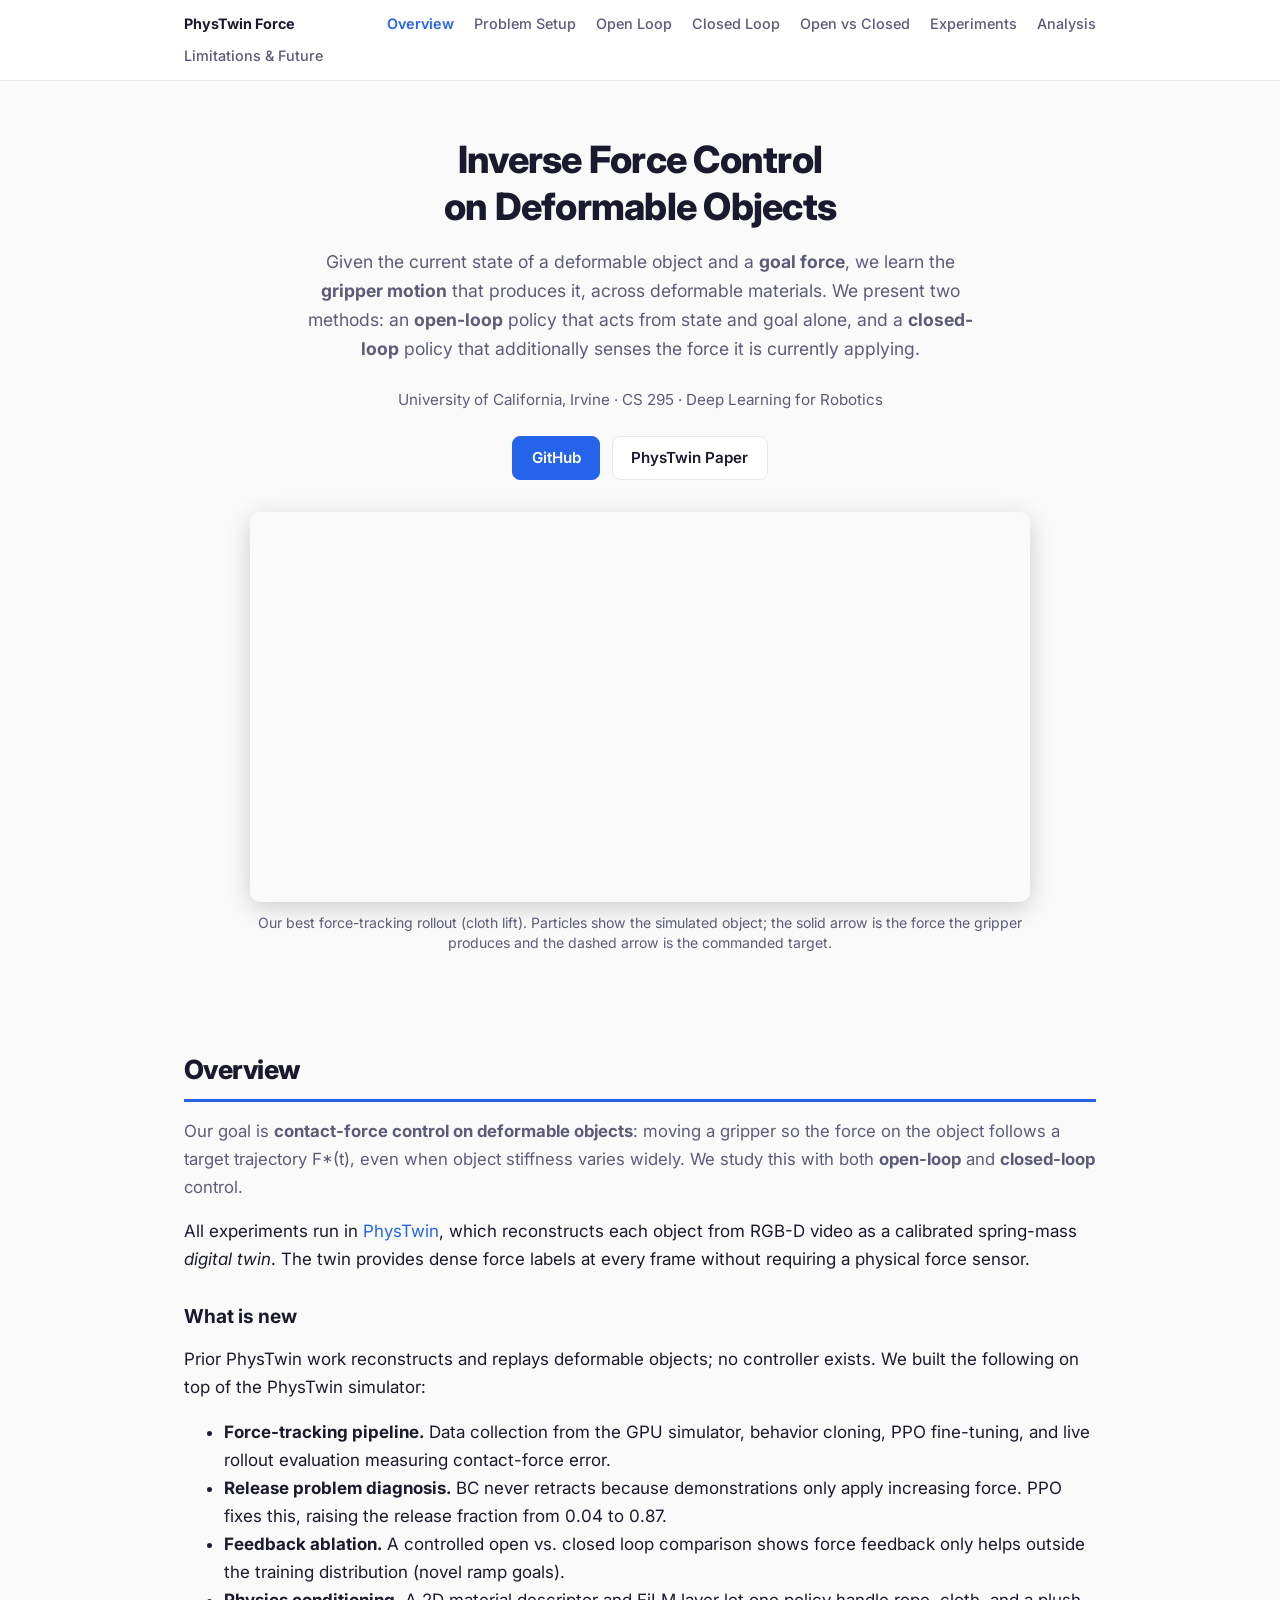
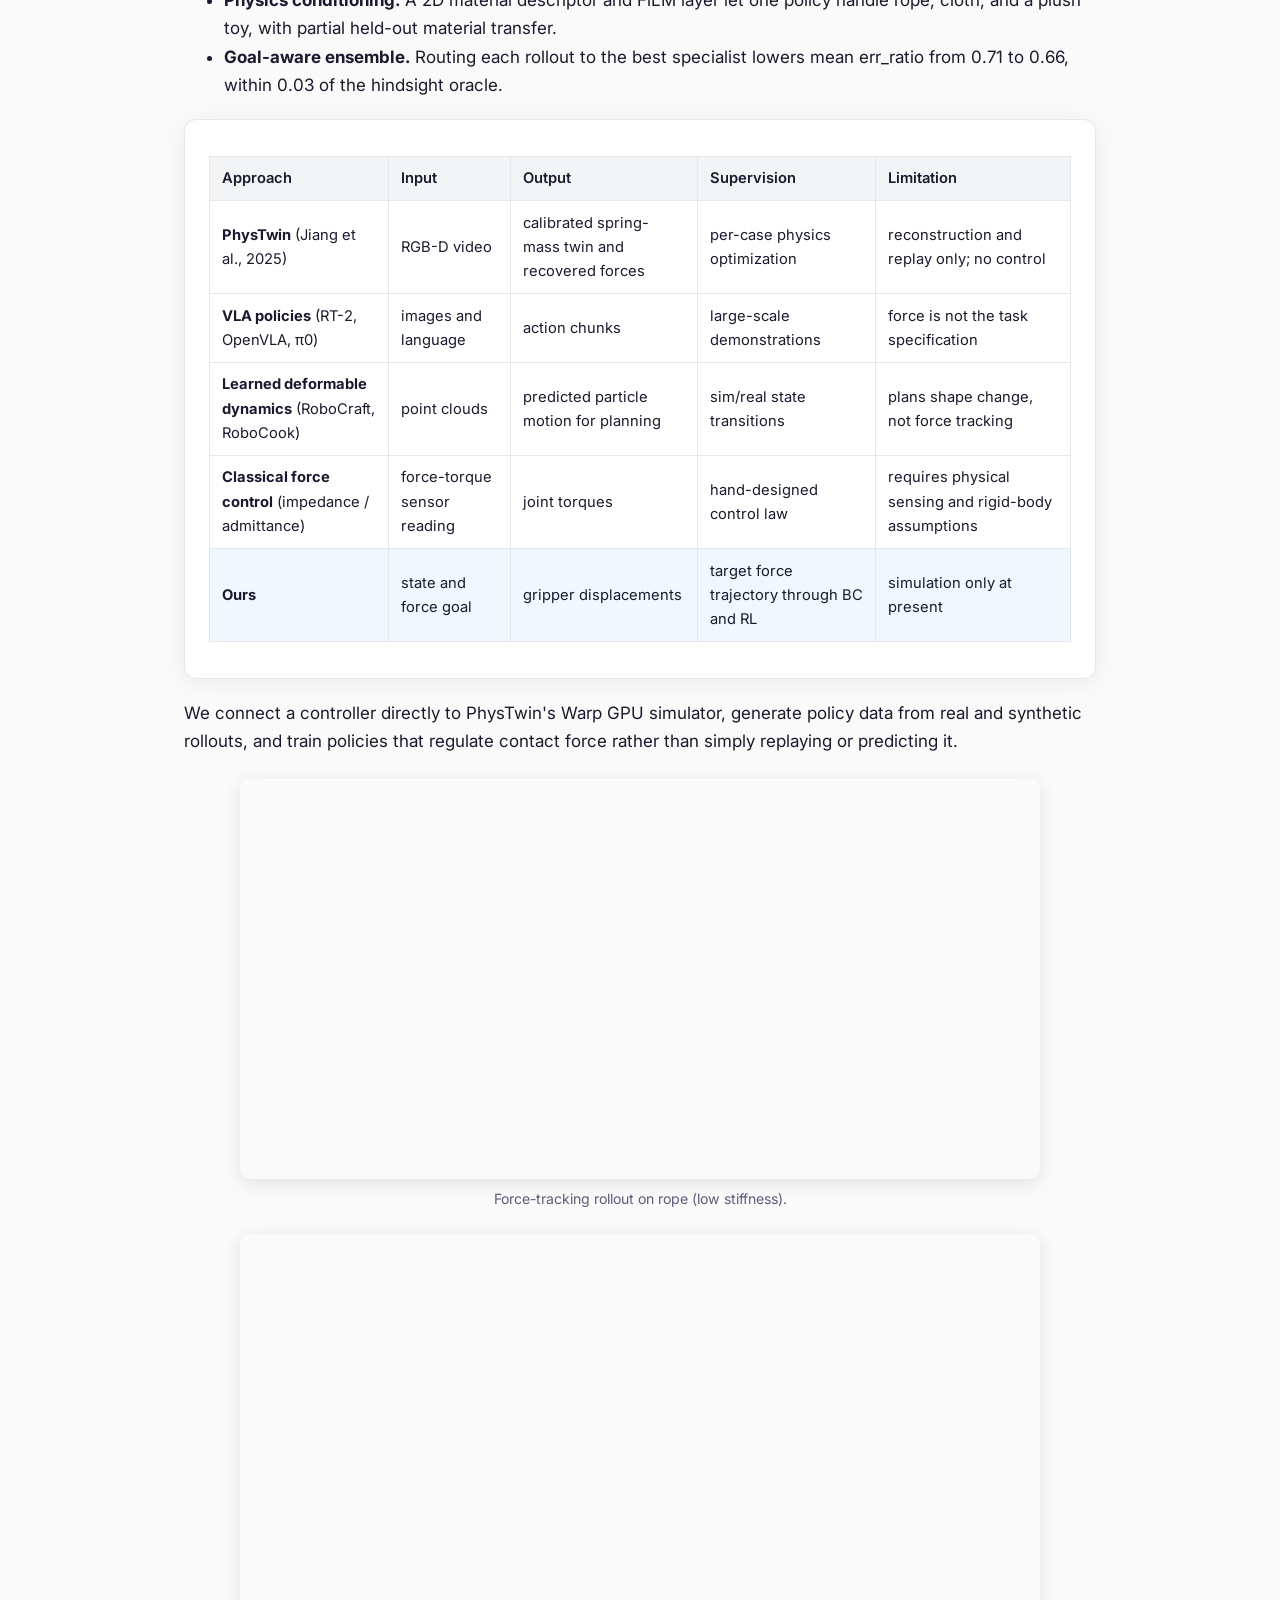
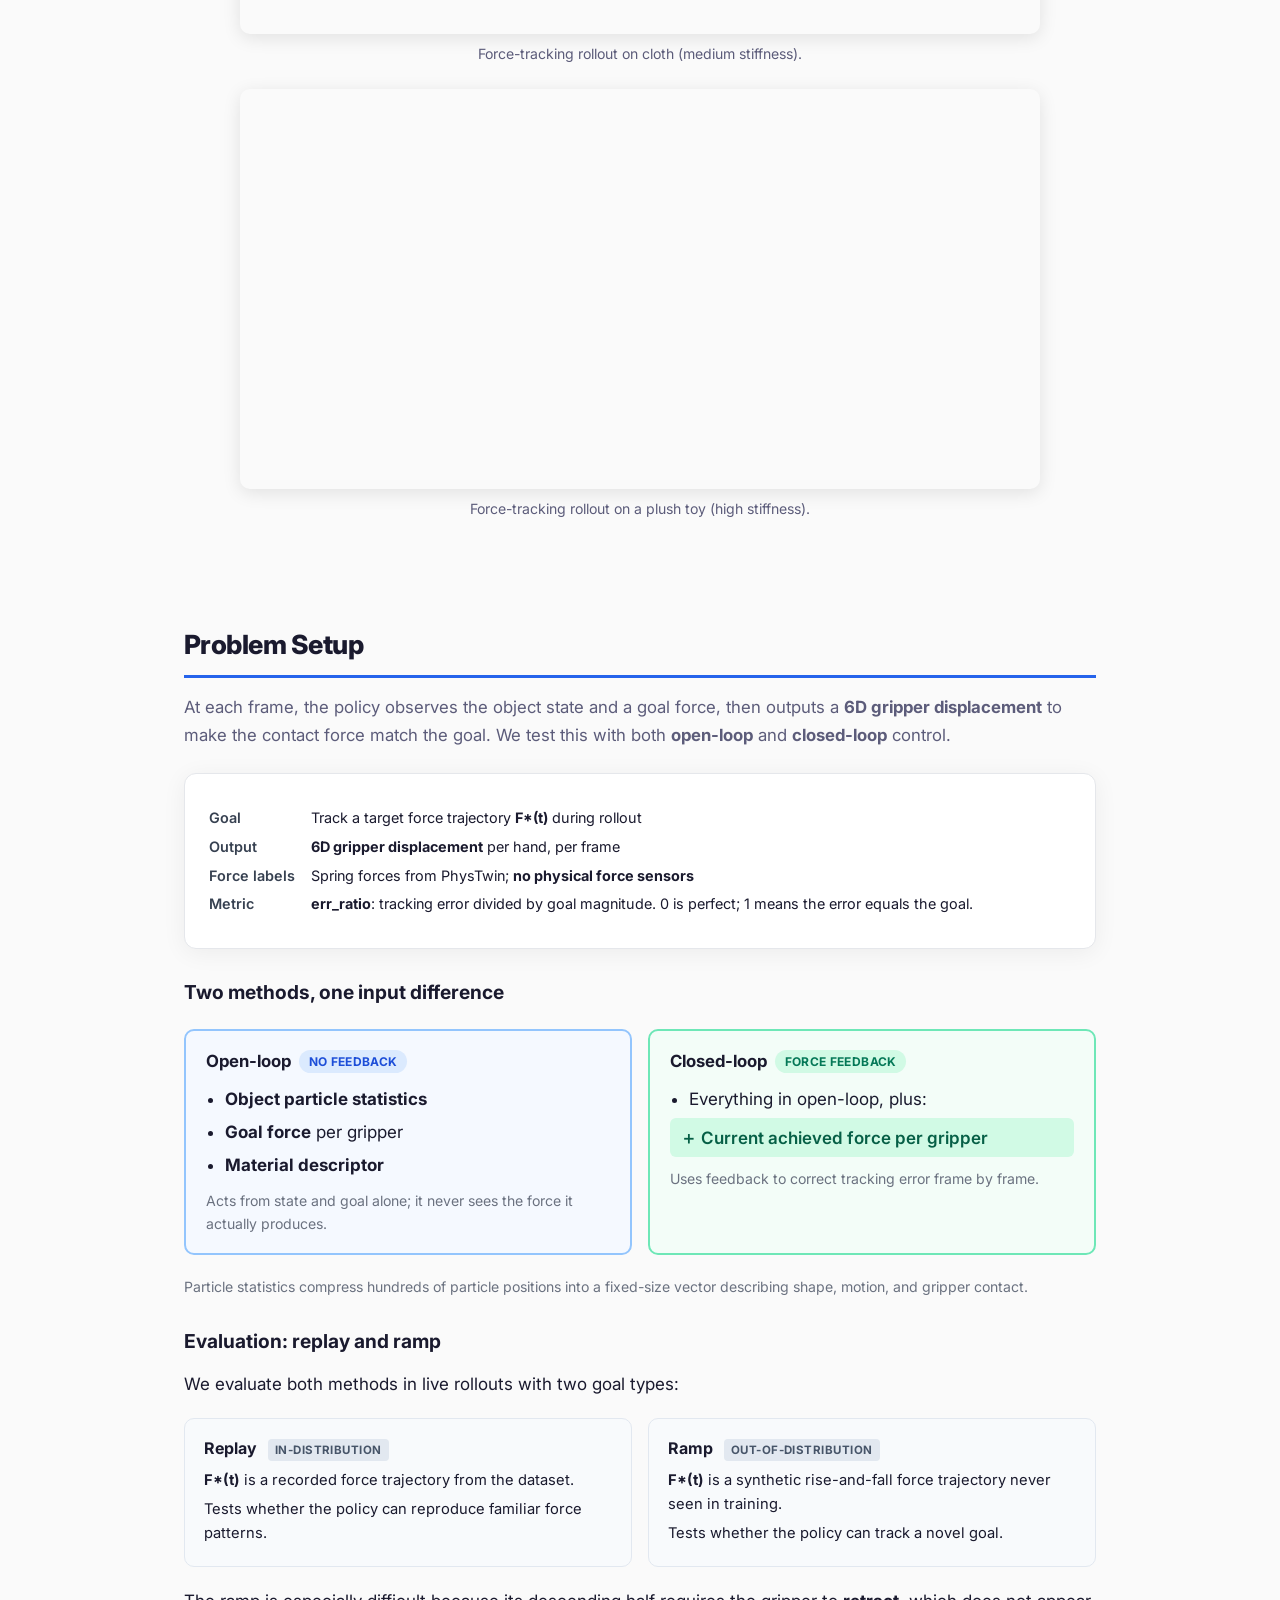
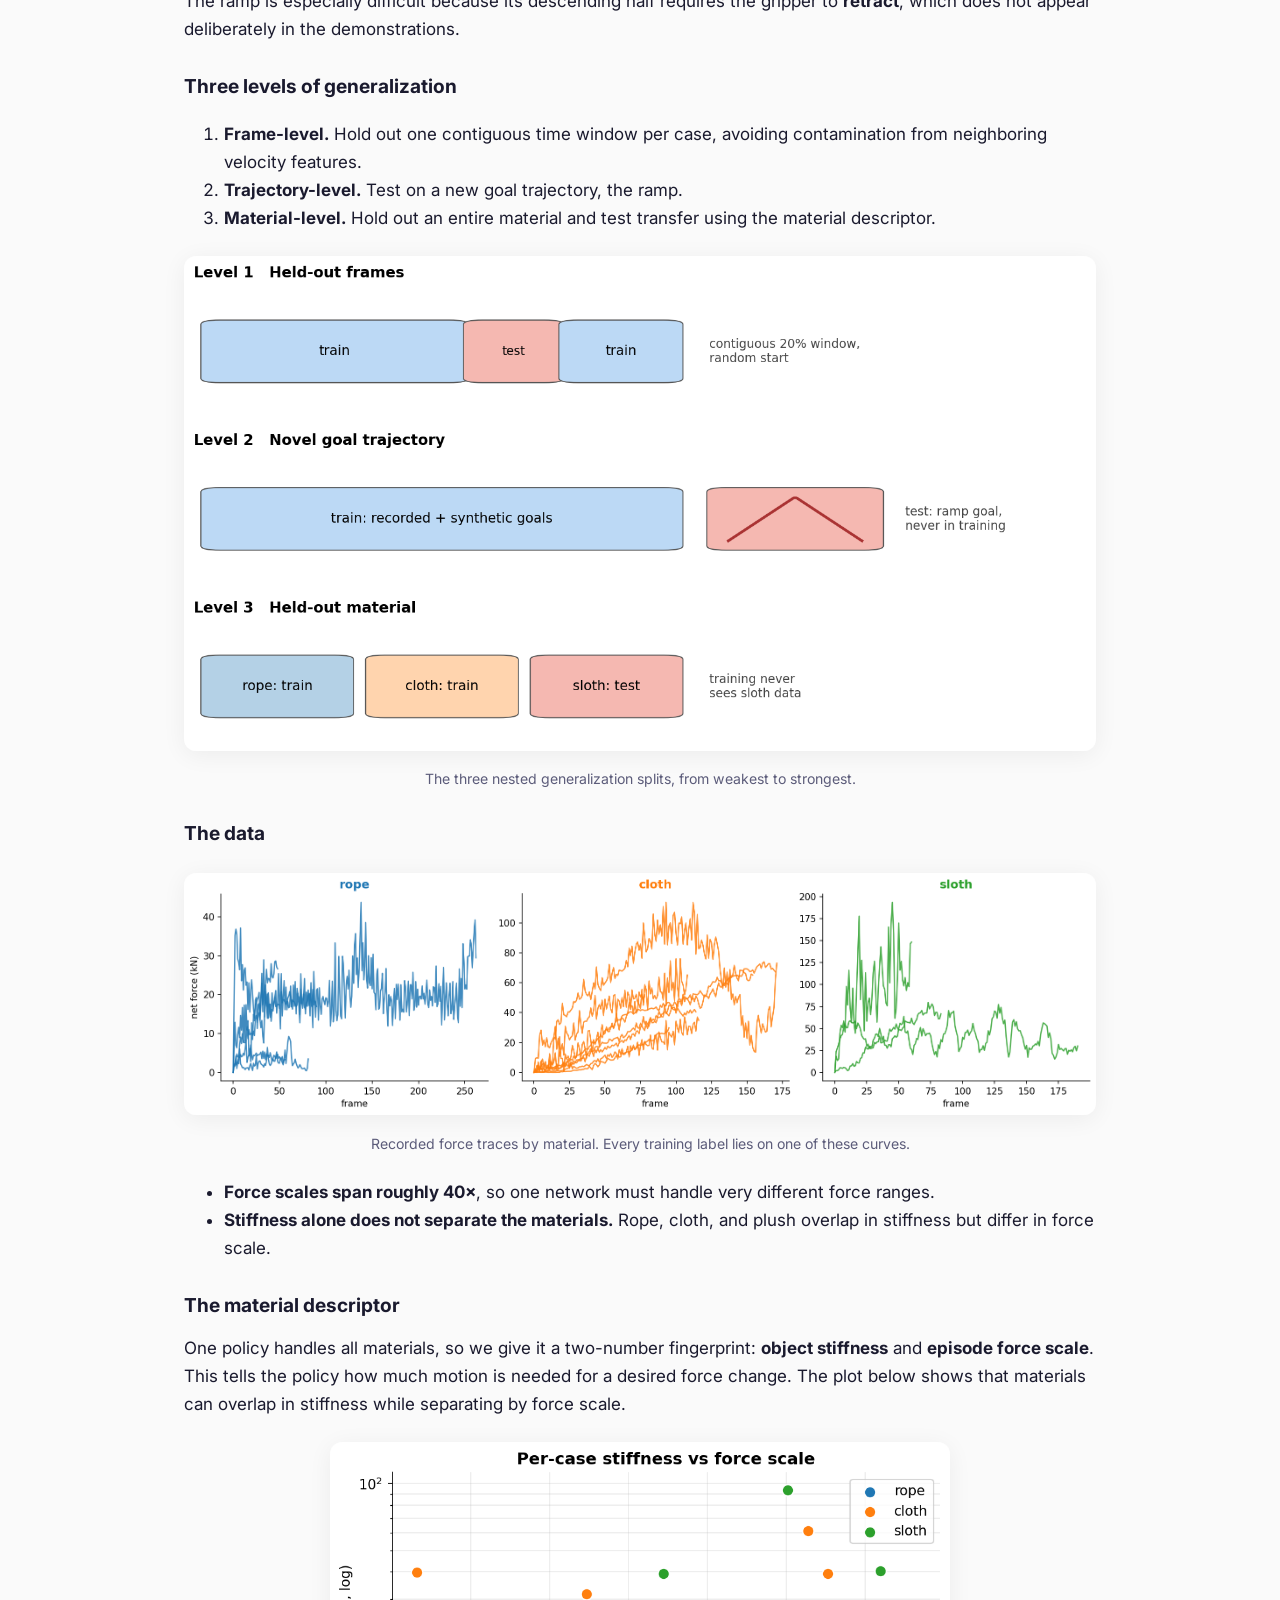
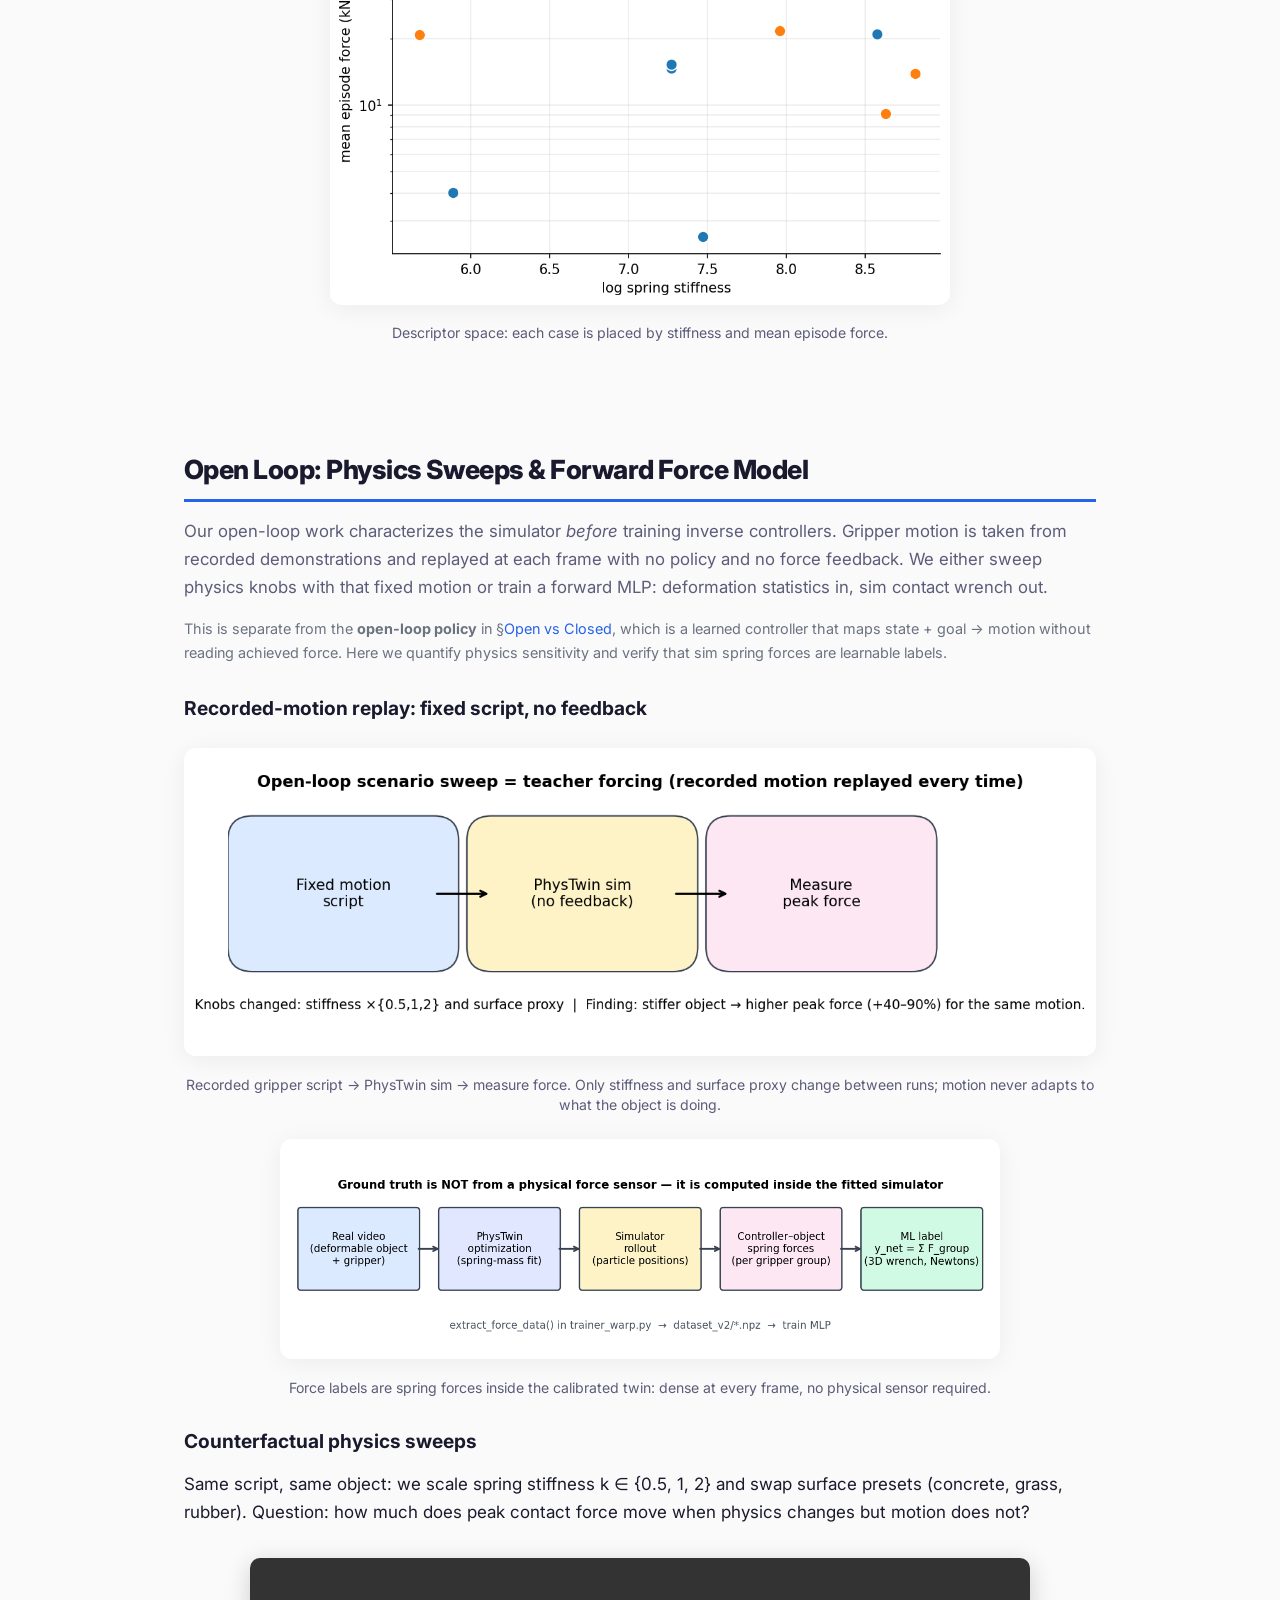
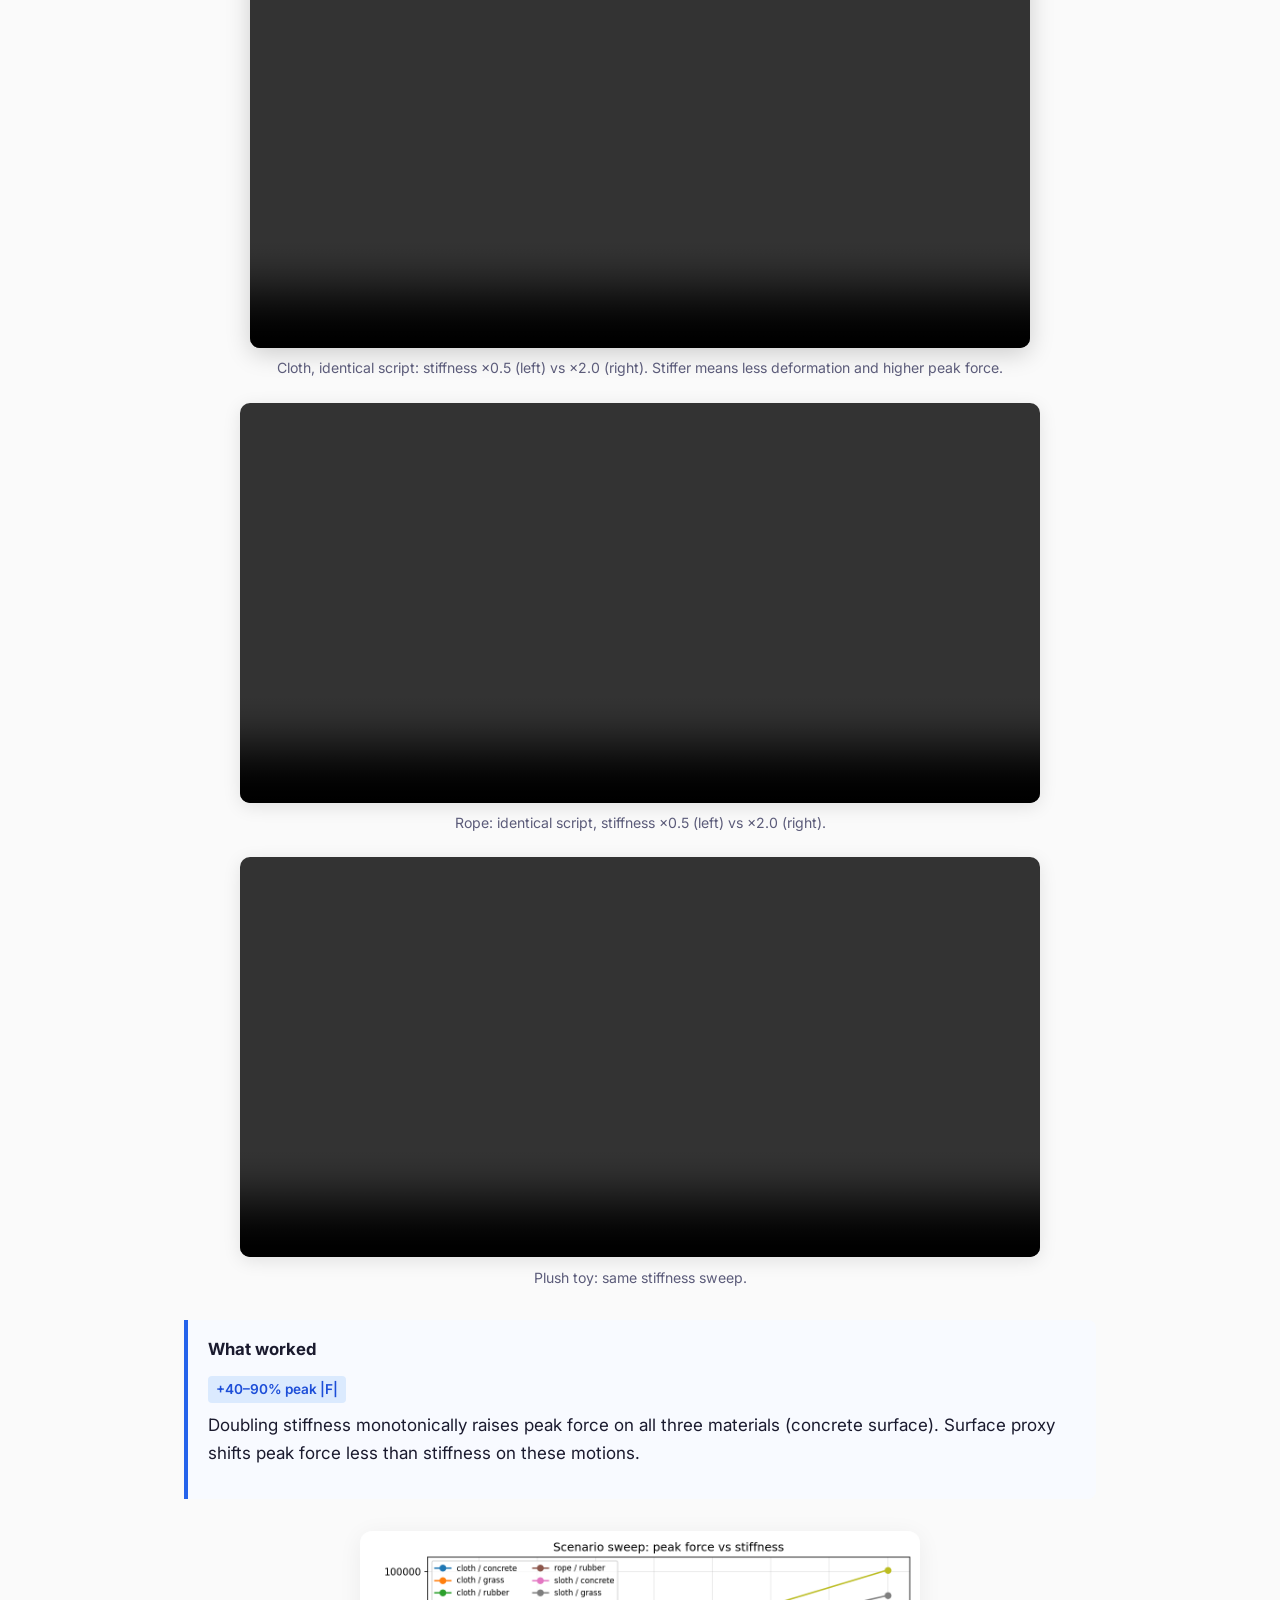
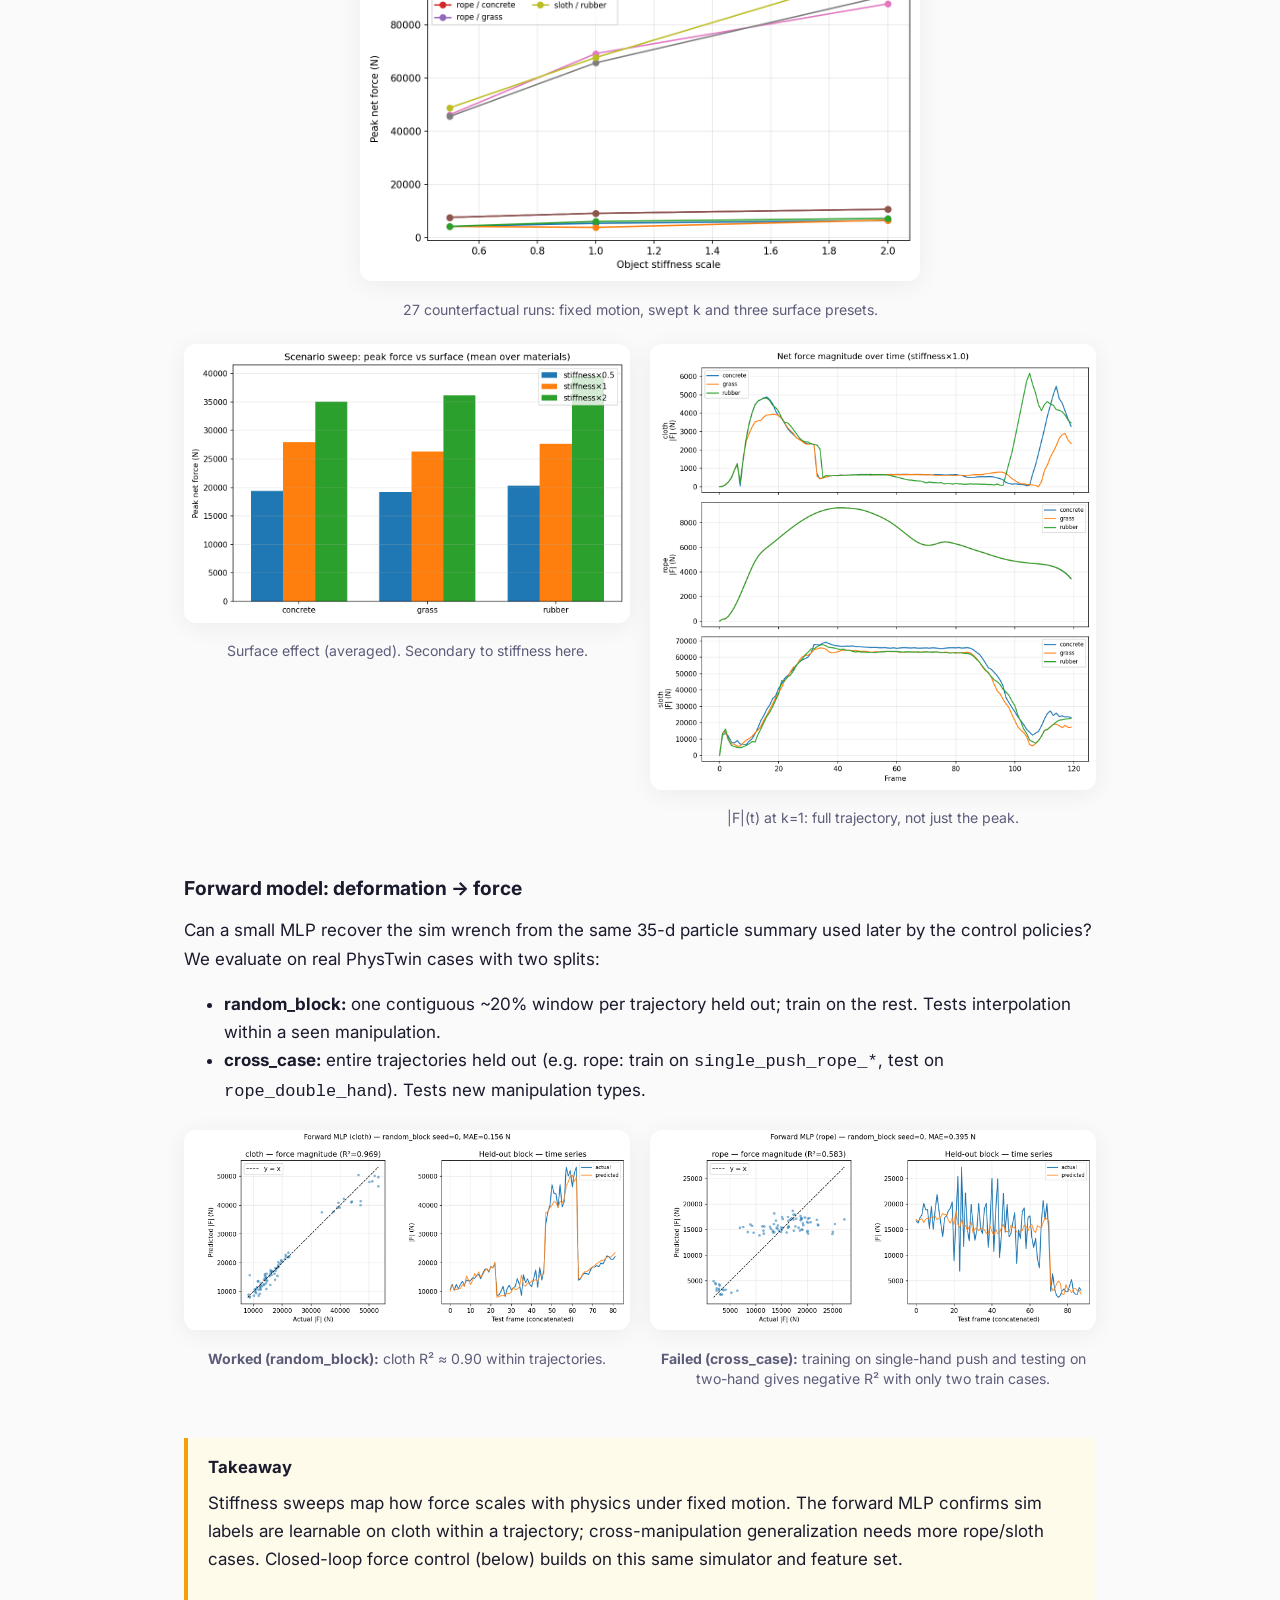
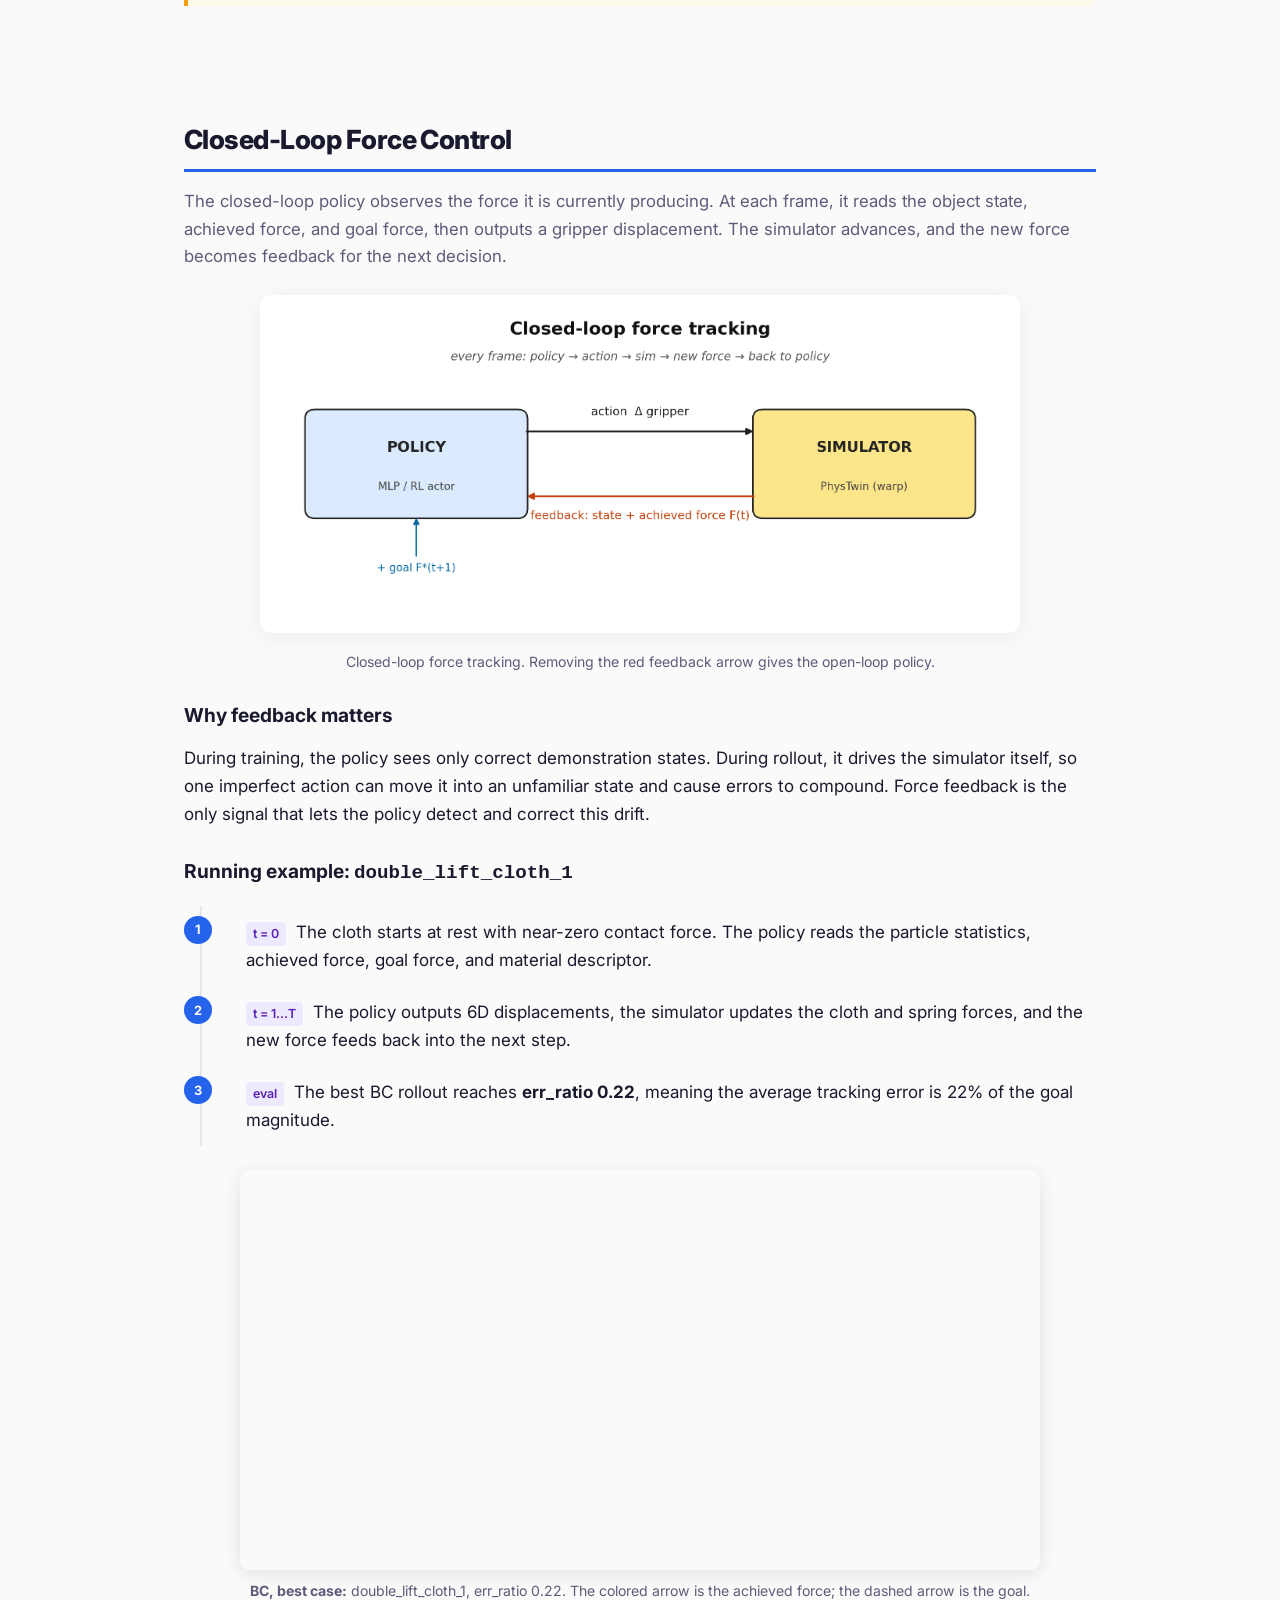
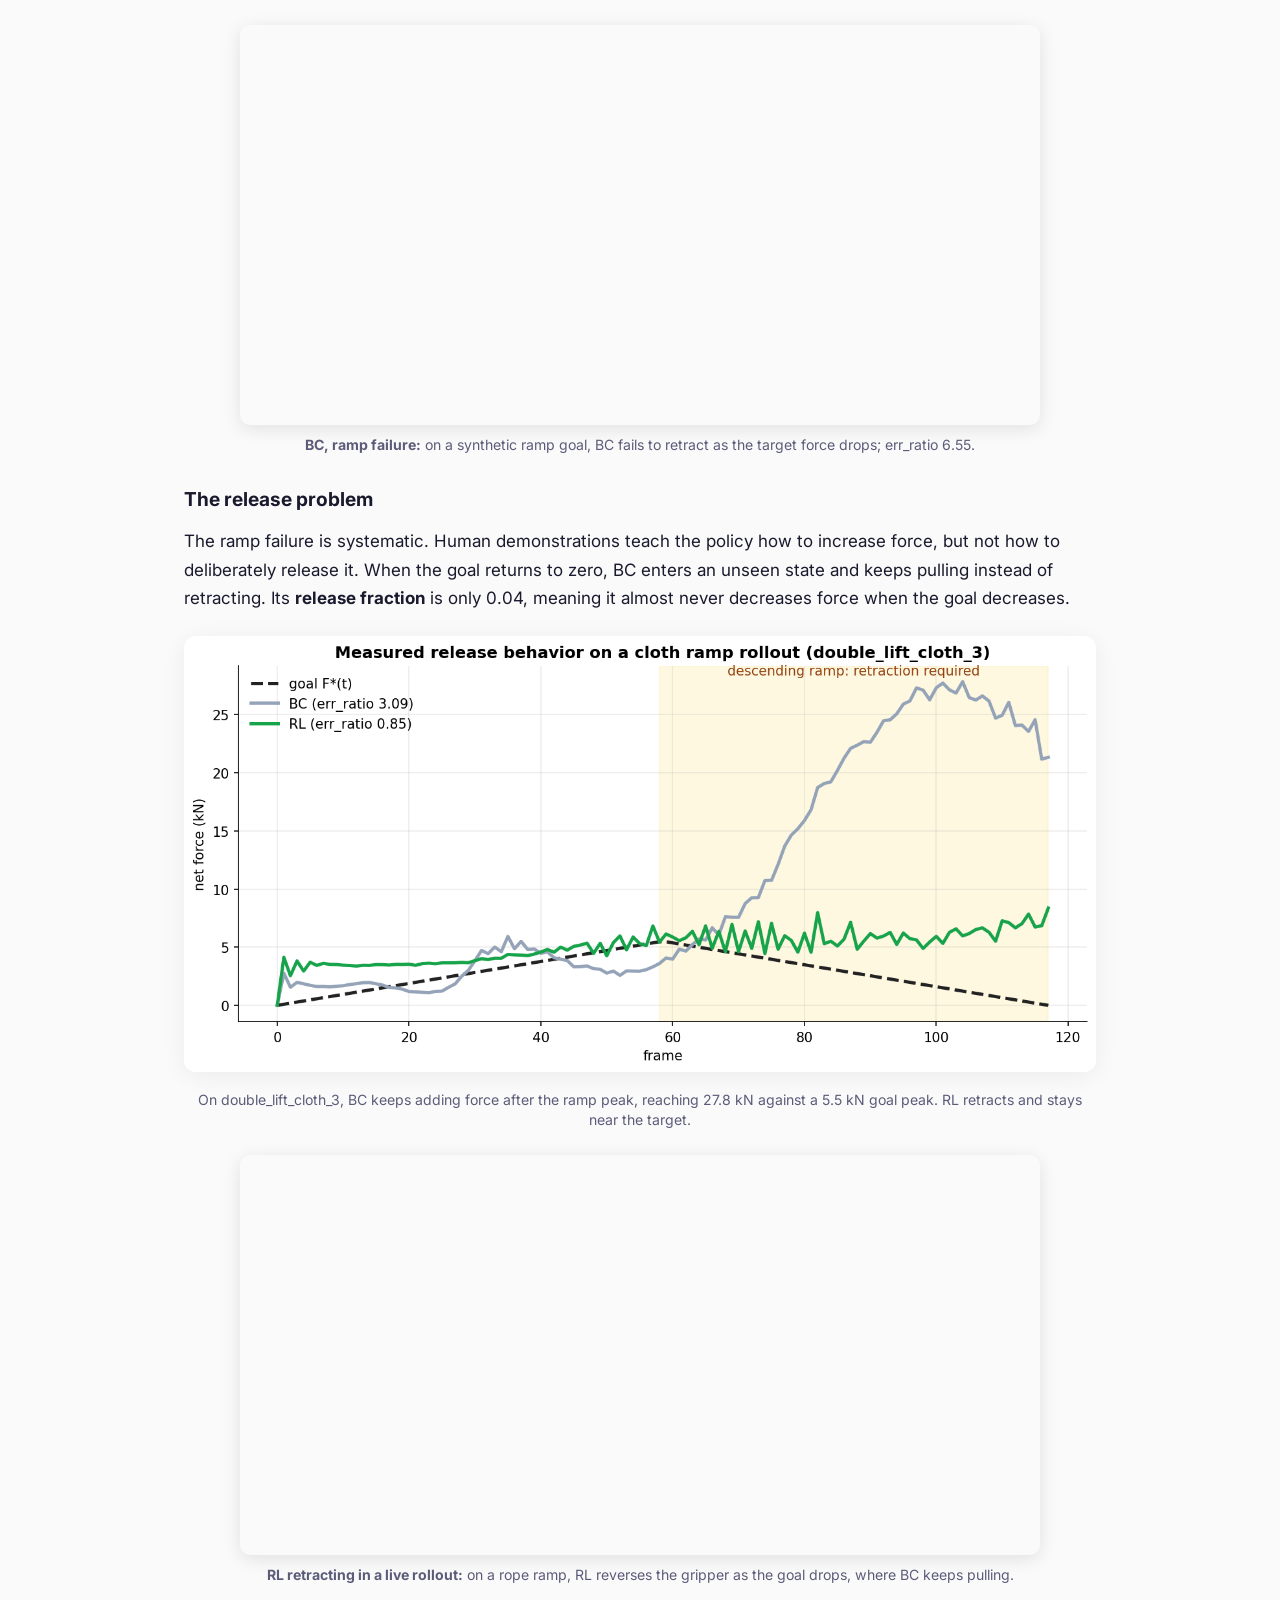
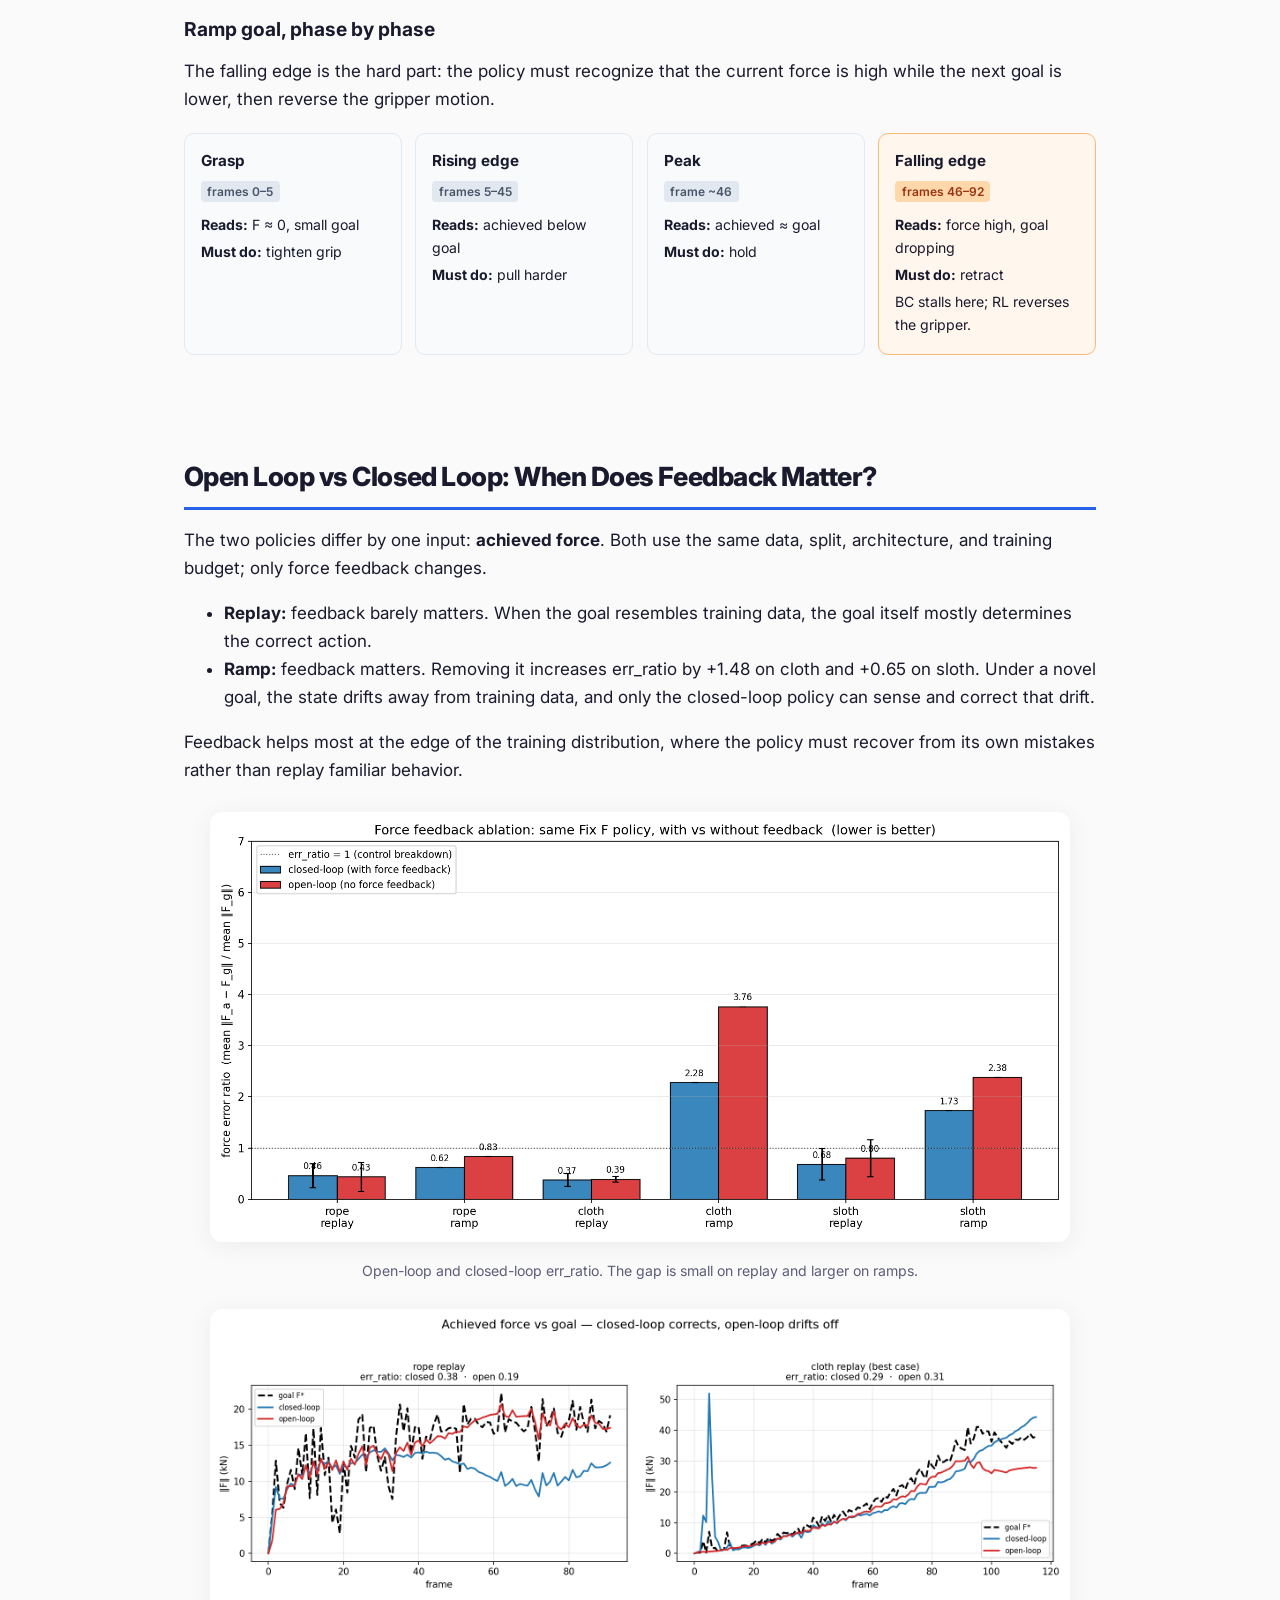
==== commit ab000b86: "Update" ====
--- a/docs/index.html
+++ b/docs/index.html
@@ -260,11 +260,18 @@
     The twin provides dense force labels at every frame without requiring a physical force sensor.
   </p>
 
-  <h3>Contributions</h3>
-  <p>
-    The main contribution is the task itself: using a desired force trajectory as the control goal
-    for deformable objects with different material properties.
-  </p>
+  <h3>What is new</h3>
+  <p>
+    Prior PhysTwin work reconstructs and replays deformable objects; no controller exists.
+    We built the following on top of the PhysTwin simulator:
+  </p>
+  <ul>
+    <li><strong>Force-tracking pipeline.</strong> Data collection from the GPU simulator, behavior cloning, PPO fine-tuning, and live rollout evaluation measuring contact-force error.</li>
+    <li><strong>Release problem diagnosis.</strong> BC never retracts because demonstrations only apply increasing force. PPO fixes this, raising the release fraction from 0.04 to 0.87.</li>
+    <li><strong>Feedback ablation.</strong> A controlled open vs. closed loop comparison shows force feedback only helps outside the training distribution (novel ramp goals).</li>
+    <li><strong>Physics conditioning.</strong> A 2D material descriptor and FiLM layer let one policy handle rope, cloth, and a plush toy, with partial held-out material transfer.</li>
+    <li><strong>Goal-aware ensemble.</strong> Routing each rollout to the best specialist lowers mean err_ratio from 0.71 to 0.66, within 0.03 of the hindsight oracle.</li>
+  </ul>
 
   <div class="table-scroll card">
     <table>
@@ -335,10 +342,7 @@
     </figure>
   </div>
 
-  <p class="caption" style="text-align:center">
-    Force-tracking rollouts across rope, cloth, and plush toy examples. The solid arrow shows the
-    applied force, while the dashed arrow shows the target force.
-  </p>
+
 </section>
 
 <!-- ===================== PROBLEM SETUP ===================== -->
@@ -431,8 +435,7 @@
   <h3>Three levels of generalization</h3>
   <ol>
     <li>
-      <strong>Frame-level.</strong> Hold out one contiguous time window per case, avoiding leakage
-      through neighboring velocity features.
+      <strong>Frame-level.</strong> Hold out one contiguous time window per case, avoiding contamination from neighboring velocity features.
     </li>
     <li>
       <strong>Trajectory-level.</strong> Test on a new goal trajectory, the ramp.
@@ -444,13 +447,13 @@
   </ol>
 
   <figure class="figure">
-    <img src="assets/malak/figures/12_generalization_splits.png" alt="The three generalization splits">
+    <img src="assets/force_control/figures/12_generalization_splits.png" alt="The three generalization splits">
     <p class="caption">The three nested generalization splits, from weakest to strongest.</p>
   </figure>
 
   <h3>The data</h3>
   <figure class="figure">
-    <img src="assets/malak/figures/11a_force_traces.png" alt="Recorded force over time for each material">
+    <img src="assets/force_control/figures/11a_force_traces.png" alt="Recorded force over time for each material">
     <p class="caption">
       Recorded force traces by material. Every training label lies on one of these curves.
     </p>
@@ -476,128 +479,13 @@
   </p>
 
   <figure class="figure" style="max-width:620px;margin-left:auto;margin-right:auto;">
-    <img src="assets/malak/figures/11b_stiffness_force_map.png" alt="Per-case stiffness vs force scale map">
+    <img src="assets/force_control/figures/11b_stiffness_force_map.png" alt="Per-case stiffness vs force scale map">
     <p class="caption">
       Descriptor space: each case is placed by stiffness and mean episode force.
     </p>
   </figure>
 </section>
 
-<!-- ===================== PROBLEM SETUP =====================
-<section id="setup">
-  <h2>Problem Setup</h2>
-
-  <p class="lead">
-    Each frame, the policy reads the object's current state and a goal force and outputs a
-    <strong>6D gripper displacement</strong> such that the contact force on the object matches the
-    goal. We implement this with two methods, <strong>open-loop</strong> and
-    <strong>closed-loop</strong> control.
-  </p>
-
-  <div class="card control" style="margin: 1.5rem 0;">
-    <div class="io-row">
-      <span class="io-label">Goal</span>
-      <span>Track a target force trajectory <strong>F*(t)</strong> in a live rollout</span>
-      <span class="io-label">Output</span>
-      <span><strong>6D gripper displacement</strong> per hand, per frame</span>
-      <span class="io-label">Force labels</span>
-      <span>Spring forces from the calibrated PhysTwin simulator; <strong>no physical force sensors</strong></span>
-      <span class="io-label">Metric</span>
-      <span><strong>err_ratio</strong>: tracking error relative to the goal magnitude. 0 is perfect, 1 means the error equals the goal, above 1 indicates loss of control.</span>
-    </div>
-  </div>
-
-  <h3>Two methods, one difference in input</h3>
-  <div class="setup-grid">
-    <div class="io-card open">
-      <h4>Open-loop <span class="io-badge">no feedback</span></h4>
-      <ul>
-        <li><strong>Object particle statistics</strong> describing the current deformation</li>
-        <li><strong>Goal force</strong> per gripper</li>
-        <li><strong>Material descriptor</strong></li>
-      </ul>
-      <p class="io-note">Acts from state and goal alone; it never observes the force it actually produces.</p>
-    </div>
-    <div class="io-card closed">
-      <h4>Closed-loop <span class="io-badge">force feedback</span></h4>
-      <ul>
-        <li>Everything the open-loop policy observes, plus:</li>
-        <li class="plus">＋ Current achieved force per gripper</li>
-      </ul>
-      <p class="io-note">Feedback lets it measure its own tracking error and correct it frame by frame.</p>
-    </div>
-  </div>
-  <p class="io-note" style="font-size:0.88rem;color:#6b7280">
-    Particle statistics summarize hundreds of particle positions into a fixed-size vector: shape
-    change, motion, and gripper-contact distances.
-  </p>
-
-  <h3>Evaluation: replay and ramp</h3>
-  <p>Both methods are evaluated in live rollouts under two kinds of goal:</p>
-  <div class="mode-grid">
-    <div class="mode-card">
-      <h4>Replay <span class="mode-tag">in-distribution</span></h4>
-      <p>F*(t) is a <strong>recorded</strong> force trajectory from the dataset.</p>
-      <p>Tests whether the policy can reproduce forces it has seen examples of.</p>
-    </div>
-    <div class="mode-card">
-      <h4>Ramp <span class="mode-tag">out-of-distribution</span></h4>
-      <p>F*(t) is a <strong>synthetic</strong> ramp that rises from zero to a peak and returns to zero, never seen in training.</p>
-      <p>Tests whether the policy can track a novel goal.</p>
-    </div>
-  </div>
-  <p>
-    The ramp is difficult for one specific reason: its descending half requires the gripper to
-    <strong>retract</strong>, and human demonstrations never retract deliberately.
-  </p>
-
-  <h3>Three levels of generalization</h3>
-  <ol>
-    <li><strong>Frame-level.</strong> Hold out one contiguous time window per case (see
-      <a href="#open-loop">random_block evaluation</a> on the actual force trace). Contiguity
-      matters: interleaved frames would leak held-out answers through velocity features.</li>
-    <li><strong>Trajectory-level.</strong> Roll out on a goal constructed at test time (the ramp).</li>
-    <li><strong>Material-level.</strong> Hold an entire material out of training and rely on the
-      material descriptor to transfer.</li>
-  </ol>
-  <figure class="figure">
-    <img src="assets/force_control/figures/12_generalization_splits.png" alt="The three generalization splits">
-    <p class="caption">The three nested generalization splits, from weakest to strongest.</p>
-  </figure>
-
-  <h3>The data</h3>
-  <figure class="figure">
-    <img src="assets/force_control/figures/11a_force_traces.png" alt="Recorded force over time for each material">
-    <p class="caption">
-      Recorded force over time, one panel per material. Every training label lies on one of these
-      curves.
-    </p>
-  </figure>
-  <ul>
-    <li><strong>Force scales span roughly 40× across the dataset</strong>, so one network must
-      operate in what amounts to three different unit systems.</li>
-    <li><strong>Stiffness alone does not separate the materials.</strong> Rope, cloth, and plush
-      overlap in stiffness but separate by force scale. This motivates the material descriptor
-      below, and also creates the privileged-information issue we identify in Experiment 6.</li>
-  </ul>
-
-  <h3>The material descriptor</h3>
-  <p>
-    One policy network handles all three materials, so it needs a description of the object it is
-    holding. We provide a two-number fingerprint: <strong>the object's stiffness</strong> and
-    <strong>the force scale the episode operates at</strong>. A stiff object generates more force
-    for the same motion, so the policy should move less per unit of desired force change. The
-    figure below visualizes this descriptor space: each case is placed by its stiffness and its
-    typical force scale, and materials that overlap in stiffness separate cleanly by force scale.
-  </p>
-  <figure class="figure" style="max-width:620px;margin-left:auto;margin-right:auto;">
-    <img src="assets/force_control/figures/11b_stiffness_force_map.png" alt="Per-case stiffness vs force scale map">
-    <p class="caption">
-      The descriptor space: each point is one case, placed by stiffness (x) and mean episode force
-      (y, log scale).
-    </p>
-  </figure>
-</section> -->
 
 <!-- ===================== OPEN LOOP (physics sweeps + forward model) ===================== -->
 <section id="open-loop">
@@ -605,8 +493,8 @@
 
   <p class="lead">
     Our open-loop work characterizes the simulator <em>before</em> training inverse controllers.
-    Gripper motion is taken from recorded demonstrations and replayed every frame — no policy, no
-    force feedback (teacher forcing). We either sweep physics knobs with that fixed motion or train
+    Gripper motion is taken from recorded demonstrations and replayed at each frame with no policy
+    and no force feedback. We either sweep physics knobs with that fixed motion or train
     a forward MLP: deformation statistics in, sim contact wrench out.
   </p>
   <p class="io-note" style="font-size:0.9rem;color:#6b7280;margin-bottom:1.25rem;">
@@ -615,7 +503,7 @@
     Here we quantify physics sensitivity and verify that sim spring forces are learnable labels.
   </p>
 
-  <h3>Teacher forcing: fixed motion, no feedback loop</h3>
+  <h3>Recorded-motion replay: fixed script, no feedback</h3>
   <figure class="figure">
     <img src="assets/scenario_sweeps/open_loop_teacher_forcing.png" alt="Open-loop scenario sweep pipeline">
     <p class="caption">
@@ -627,13 +515,13 @@
   <figure class="figure" style="max-width:720px;margin-left:auto;margin-right:auto;">
     <img src="assets/scenario_sweeps/ground_truth_pipeline.png" alt="Where sim force labels come from">
     <p class="caption">
-      Force labels are spring forces inside the calibrated twin — dense every frame, no physical sensor.
+      Force labels are spring forces inside the calibrated twin: dense at every frame, no physical sensor required.
     </p>
   </figure>
 
   <h3>Counterfactual physics sweeps</h3>
   <p>
-    Same script, same object — we scale spring stiffness k ∈ {0.5, 1, 2} and swap surface presets
+    Same script, same object: we scale spring stiffness k ∈ {0.5, 1, 2} and swap surface presets
     (concrete, grass, rubber). Question: how much does peak contact force move when physics changes
     but motion does not?
   </p>
@@ -641,19 +529,19 @@
   <figure class="figure hero-figure">
     <video controls playsinline preload="metadata" width="100%" src="assets/scenario_sweeps/compare_cloth_k0.5_vs_k2.0.mp4">
     </video>
-    <p class="caption">Cloth, identical script — stiffness ×0.5 (left) vs ×2.0 (right). Stiffer → less deformation, higher peak force.</p>
+    <p class="caption">Cloth, identical script: stiffness ×0.5 (left) vs ×2.0 (right). Stiffer means less deformation and higher peak force.</p>
   </figure>
 
-  <div class="figure-grid">
-    <figure class="figure">
+  <div class="video-stack">
+    <figure>
       <video controls playsinline preload="metadata" src="assets/scenario_sweeps/compare_rope_k0.5_vs_k2.0.mp4">
       </video>
-      <p class="caption">Rope</p>
-    </figure>
-    <figure class="figure">
+      <p class="caption">Rope: identical script, stiffness ×0.5 (left) vs ×2.0 (right).</p>
+    </figure>
+    <figure>
       <video controls playsinline preload="metadata" src="assets/scenario_sweeps/compare_sloth_k0.5_vs_k2.0.mp4">
       </video>
-      <p class="caption">Plush toy</p>
+      <p class="caption">Plush toy: same stiffness sweep.</p>
     </figure>
   </div>
 
@@ -665,7 +553,7 @@
 
   <figure class="figure figure-compact">
     <img src="assets/scenario_sweeps/peak_force_vs_stiffness.png" alt="Peak force vs stiffness">
-    <p class="caption">27 counterfactual runs — fixed motion, swept k and three surface presets.</p>
+    <p class="caption">27 counterfactual runs: fixed motion, swept k and three surface presets.</p>
   </figure>
 
   <div class="figure-grid">
@@ -675,7 +563,7 @@
     </figure>
     <figure class="figure">
       <img src="assets/scenario_sweeps/force_trajectories.png" alt="Force over time">
-      <p class="caption">|F|(t) at k=1 — full trajectory, not one spike.</p>
+      <p class="caption">|F|(t) at k=1: full trajectory, not just the peak.</p>
     </figure>
   </div>
 
@@ -685,25 +573,12 @@
     control policies? We evaluate on real PhysTwin cases with two splits:
   </p>
   <ul>
-    <li><strong>random_block</strong> — one contiguous ~20% window per trajectory held out; train on
+    <li><strong>random_block:</strong> one contiguous ~20% window per trajectory held out; train on
       the rest. Tests interpolation within a seen manipulation.</li>
-    <li><strong>cross_case</strong> — entire trajectories held out (e.g. rope: train on
+    <li><strong>cross_case:</strong> entire trajectories held out (e.g. rope: train on
       <code>single_push_rope_*</code>, test on <code>rope_double_hand</code>). Tests new manipulation types.</li>
   </ul>
 
-  <figure class="figure">
-    <img src="assets/scenario_sweeps/data_force_vs_features.png" alt="Force vs features over time">
-    <p class="caption"><code>single_clift_cloth_3</code> — sim |F|(t) (red) alongside deformation features the MLP sees.</p>
-  </figure>
-
-  <figure class="figure">
-    <img src="assets/scenario_sweeps/random_block_holdout_trajectories.png" alt="Hold-out blocks on cloth force trajectories">
-    <p class="caption">
-      <strong>random_block (cloth, seed 0):</strong> each panel is one trajectory's full sim |F|(t).
-      The red band is the exact contiguous test window; the model trains on the rest.
-    </p>
-  </figure>
-
   <div class="figure-grid">
     <figure class="figure">
       <img src="assets/scenario_sweeps/pred_vs_actual_cloth.png" alt="Cloth pred vs actual">
@@ -711,7 +586,7 @@
     </figure>
     <figure class="figure">
       <img src="assets/scenario_sweeps/pred_vs_actual_rope.png" alt="Rope pred vs actual">
-      <p class="caption"><strong>Failed (cross_case):</strong> train single-hand push → test two-hand — negative R² with only two train cases.</p>
+      <p class="caption"><strong>Failed (cross_case):</strong> training on single-hand push and testing on two-hand gives negative R² with only two train cases.</p>
     </figure>
   </div>
 
@@ -732,17 +607,9 @@
   </p>
 
   <figure class="figure">
-    <img src="assets/malak/figures/00_closed_loop_diagram.png" alt="Closed-loop force tracking: policy, action, simulator, force feedback" width="760">
+    <img src="assets/force_control/figures/00_closed_loop_diagram.png" alt="Closed-loop force tracking: policy, action, simulator, force feedback" width="760">
     <p class="caption">
       Closed-loop force tracking. Removing the red feedback arrow gives the open-loop policy.
-    </p>
-  </figure>
-
-  <figure class="figure">
-    <img src="assets/malak/figures/00_observation_breakdown.png" alt="Policy observation breakdown">
-    <p class="caption">
-      Per-frame policy observation. Achieved force is the closed-loop addition; open-loop observes
-      everything else.
     </p>
   </figure>
 
@@ -776,7 +643,7 @@
   <div class="video-stack">
     <figure>
       <video autoplay muted loop playsinline>
-        <source src="assets/malak/videos/06_BC_cloth_lift_BEST.mp4" type="video/mp4">
+        <source src="assets/force_control/videos/06_BC_cloth_lift_BEST.mp4" type="video/mp4">
       </video>
       <p class="caption">
         <strong>BC, best case:</strong> double_lift_cloth_1, err_ratio 0.22. The colored arrow is
@@ -786,7 +653,7 @@
 
     <figure>
       <video autoplay muted loop playsinline>
-        <source src="assets/malak/videos/02_BC_cloth_ramp_FAILURE.mp4" type="video/mp4">
+        <source src="assets/force_control/videos/02_BC_cloth_ramp_FAILURE.mp4" type="video/mp4">
       </video>
       <p class="caption">
         <strong>BC, ramp failure:</strong> on a synthetic ramp goal, BC fails to retract as the
@@ -804,7 +671,7 @@
   </p>
 
   <figure class="figure">
-    <img src="assets/malak/figures/00_release_problem_real.png" alt="Measured BC vs RL force traces on a cloth ramp rollout">
+    <img src="assets/force_control/figures/00_release_problem_real.png" alt="Measured BC vs RL force traces on a cloth ramp rollout">
     <p class="caption">
       On double_lift_cloth_3, BC keeps adding force after the ramp peak, reaching 27.8 kN against a
       5.5 kN goal peak. RL retracts and stays near the target.
@@ -814,11 +681,11 @@
   <div class="video-stack">
     <figure>
       <video autoplay muted loop playsinline>
-        <source src="assets/malak/videos/01_RL_rope_ramp_HEADLINE.mp4" type="video/mp4">
+        <source src="assets/force_control/videos/01_RL_rope_ramp_HEADLINE.mp4" type="video/mp4">
       </video>
       <p class="caption">
-        <strong>RL retracting in a live rollout:</strong> on a rope ramp, RL reaches release
-        fraction 0.87 versus 0.04 for BC.
+        <strong>RL retracting in a live rollout:</strong> on a rope ramp, RL reverses the gripper
+        as the goal drops, where BC keeps pulling.
       </p>
     </figure>
   </div>
@@ -860,134 +727,7 @@
     </div>
   </div>
 </section>
-===================== CLOSED-LOOP =====================
-<!-- <section id="closed-loop">
-  <h2>Closed-Loop Force Control</h2>
-
-  <p class="lead">
-    The closed-loop policy observes the force it is currently producing. Every frame it reads the
-    state, the achieved force, and the goal, then outputs a displacement; the simulator advances
-    and the resulting force feeds back into the next decision.
-  </p>
-
-  <figure class="figure">
-    <img src="assets/force_control/figures/00_closed_loop_diagram.png" alt="Closed-loop force tracking: policy, action, simulator, force feedback" width="760">
-    <p class="caption">
-      The closed loop. Removing the achieved-force feedback arrow yields the
-      open-loop <em>policy</em> (§<a href="#comparison">Open vs Closed</a>).
-    </p>
-  </figure>
-
-  <figure class="figure">
-    <img src="assets/force_control/figures/00_observation_breakdown.png" alt="Policy observation breakdown">
-    <p class="caption">
-      The closed-loop policy's per-frame observation. The achieved force input is
-      the closed-loop addition; the open-loop policy omits it (see §<a href="#comparison">Open vs Closed</a>).
-    </p>
-  </figure>
-
-  <h3>Why feedback matters: teacher forcing vs student forcing</h3>
-  <p>
-    Training data shows the policy only <em>correct</em> states (teacher forcing). At deployment
-    the policy drives the simulation itself (student forcing): one imperfect action places it in a
-    state it never trained on, and errors compound. This distinction explains most of the failure
-    modes reported below, and force feedback is the policy's only mechanism for detecting its own
-    drift.
-  </p>
-
-  <h3>Running example: <code>double_lift_cloth_1</code></h3>
-  <ol class="flow">
-    <li>
-      <span class="tag-step">t = 0</span>
-      The cloth hangs between two grippers at rest with contact force near zero. The policy reads
-      the particle statistics, the zero achieved force, the first goal force, and the cloth
-      material descriptor.
-    </li>
-    <li>
-      <span class="tag-step">t = 1…T</span>
-      Each frame the policy outputs a 6D displacement; the springs stretch and a new force is
-      measured. The policy compares achieved force to the goal and adjusts. The resulting gripper
-      trajectory is entirely the policy's own, not taken from any demonstration.
-    </li>
-    <li>
-      <span class="tag-step">eval</span>
-      The err_ratio over the full rollout is <strong>0.22</strong> for this case (best BC result):
-      the average tracking error is 22% of the goal magnitude.
-    </li>
-  </ol>
-
-  <div class="video-stack">
-    <figure>
-      <video autoplay muted loop playsinline src="assets/force_control/videos/06_BC_cloth_lift_BEST.mp4">
-    </video>
-      <p class="caption"><strong>BC, best case:</strong> double_lift_cloth_1, err_ratio 0.22. The colored arrow is the achieved force and the dashed arrow is the goal. The policy tracks the recorded trajectory closely.</p>
-    </figure>
-    <figure>
-      <video autoplay muted loop playsinline src="assets/force_control/videos/02_BC_cloth_ramp_FAILURE.mp4">
-    </video>
-      <p class="caption"><strong>BC, ramp failure:</strong> the same case with a synthetic ramp goal that peaks and returns to zero. BC never retracts; err_ratio 6.55.</p>
-    </figure>
-  </div>
-
-  <h3>The release problem</h3>
-  <p>
-    The ramp failure is systematic. The BC policy was trained only on human demonstrations, which
-    never require deliberate retraction. When the goal returns to zero, the policy is in an unseen
-    state with no learned behavior for pulling back. Its <strong>release fraction</strong>, the
-    fraction of frames where force correctly decreases as the goal decreases, is 0.04. The figure
-    below shows this on a measured cloth ramp rollout: once the ramp descends, the BC policy's
-    force grows to roughly five times the goal peak, while the RL policy (Experiment 2) remains
-    controlled.
-  </p>
-  <figure class="figure">
-    <img src="assets/force_control/figures/00_release_problem_real.png" alt="Measured BC vs RL force traces on a cloth ramp rollout">
-    <p class="caption">
-      Measured rollout on double_lift_cloth_3 with a ramp goal. After the peak (shaded), BC
-      continues to add force and reaches 27.8 kN against a 5.5 kN goal peak; RL retracts and
-      stays near the goal.
-    </p>
-  </figure>
-  <div class="video-stack">
-    <figure>
-      <video autoplay muted loop playsinline src="assets/force_control/videos/01_RL_rope_ramp_HEADLINE.mp4">
-    </video>
-      <p class="caption"><strong>RL retracting in a live rollout</strong> (rope ramp). The policy releases as the goal descends, with release fraction 0.87 versus 0.04 for BC.</p>
-    </figure>
-  </div>
-
-  <h3>Ramp goal, phase by phase</h3>
-  <p>
-    The same control loop under a ramp goal passes through four phases. The falling edge is the
-    critical one: "force is high now, goal is low next" never appears in demonstration data.
-  </p>
-  <div class="phase-grid">
-    <div class="phase-card">
-      <h5>Grasp</h5>
-      <span class="frames">frames 0&ndash;5</span>
-      <p><strong>Reads:</strong> F ≈ 0, small goal</p>
-      <p><strong>Must do:</strong> tighten grip</p>
-    </div>
-    <div class="phase-card">
-      <h5>Rising edge</h5>
-      <span class="frames">frames 5&ndash;45</span>
-      <p><strong>Reads:</strong> achieved below goal</p>
-      <p><strong>Must do:</strong> pull harder each frame</p>
-    </div>
-    <div class="phase-card">
-      <h5>Peak</h5>
-      <span class="frames">frame ~46</span>
-      <p><strong>Reads:</strong> achieved ≈ goal</p>
-      <p><strong>Must do:</strong> hold</p>
-    </div>
-    <div class="phase-card hard">
-      <h5>Falling edge</h5>
-      <span class="frames">frames 46&ndash;92</span>
-      <p><strong>Reads:</strong> force high, goal dropping</p>
-      <p><strong>Must do:</strong> retract</p>
-      <p>BC stalls here; RL reverses the gripper.</p>
-    </div>
-  </div>
-</section> -->
+
 
 <!-- ===================== OPEN VS CLOSED ===================== -->
 <section id="comparison">
@@ -1017,14 +757,14 @@
 
   <div class="figure-stack">
     <figure class="figure">
-      <img src="assets/malak/open_vs_closed/01_open_vs_closed_bars.png" alt="Open vs closed loop bar chart">
+      <img src="assets/force_control/open_vs_closed/01_open_vs_closed_bars.png" alt="Open vs closed loop bar chart">
       <p class="caption">
         Open-loop and closed-loop err_ratio. The gap is small on replay and larger on ramps.
       </p>
     </figure>
 
     <figure class="figure">
-      <img src="assets/malak/open_vs_closed/02_tracking_overlays.png" alt="Force tracking overlays open vs closed">
+      <img src="assets/force_control/open_vs_closed/02_tracking_overlays.png" alt="Force tracking overlays open vs closed">
       <p class="caption">
         Achieved vs target force. Open-loop diverges on the ramp, while closed-loop partially
         corrects.
@@ -1032,123 +772,55 @@
     </figure>
   </div>
 
-  <h3>Simulation videos</h3>
-  <p>The difference is clearest on ramp goals.</p>
+  <h3>Rollout comparison: open vs closed loop</h3>
+  <p>The gap is clearest on ramp goals, where the state drifts away from training data.</p>
 
   <div class="video-stack">
     <figure>
       <video autoplay muted loop playsinline>
-        <source src="assets/malak/open_vs_closed/videos/single_push_rope_1__policy_recorded_goal__closed.mp4" type="video/mp4">
+        <source src="assets/force_control/open_vs_closed/videos/single_push_rope_1__policy_recorded_goal__closed.mp4" type="video/mp4">
       </video>
       <p class="caption">Rope replay: closed-loop policy.</p>
     </figure>
 
     <figure>
       <video autoplay muted loop playsinline>
-        <source src="assets/malak/open_vs_closed/videos/single_push_rope_1__policy_recorded_goal__open.mp4" type="video/mp4">
+        <source src="assets/force_control/open_vs_closed/videos/single_push_rope_1__policy_recorded_goal__open.mp4" type="video/mp4">
       </video>
       <p class="caption">Rope replay: open-loop policy. Performance is similar on familiar goals.</p>
     </figure>
 
     <figure>
       <video autoplay muted loop playsinline>
-        <source src="assets/malak/open_vs_closed/videos/single_push_rope_1__policy_ramp__closed.mp4" type="video/mp4">
+        <source src="assets/force_control/open_vs_closed/videos/single_push_rope_1__policy_ramp__closed.mp4" type="video/mp4">
       </video>
       <p class="caption">Rope ramp: closed-loop policy partially tracks the new goal.</p>
     </figure>
 
     <figure>
       <video autoplay muted loop playsinline>
-        <source src="assets/malak/open_vs_closed/videos/single_push_rope_1__policy_ramp__open.mp4" type="video/mp4">
+        <source src="assets/force_control/open_vs_closed/videos/single_push_rope_1__policy_ramp__open.mp4" type="video/mp4">
       </video>
       <p class="caption">Rope ramp: open-loop policy cannot adapt without feedback.</p>
     </figure>
 
     <figure>
       <video autoplay muted loop playsinline>
-        <source src="assets/malak/open_vs_closed/videos/double_lift_cloth_3__policy_ramp__closed.mp4" type="video/mp4">
+        <source src="assets/force_control/open_vs_closed/videos/double_lift_cloth_3__policy_ramp__closed.mp4" type="video/mp4">
       </video>
       <p class="caption">Cloth ramp: closed-loop policy.</p>
     </figure>
 
     <figure>
       <video autoplay muted loop playsinline>
-        <source src="assets/malak/open_vs_closed/videos/double_lift_cloth_3__policy_ramp__open.mp4" type="video/mp4">
+        <source src="assets/force_control/open_vs_closed/videos/double_lift_cloth_3__policy_ramp__open.mp4" type="video/mp4">
       </video>
       <p class="caption">Cloth ramp: open-loop policy overshoots and remains high.</p>
     </figure>
   </div>
 </section>
 
-<!-- ===================== OPEN VS CLOSED =====================
-<section id="comparison">
-  <h2>Open Loop vs Closed Loop: When Does Feedback Matter?</h2>
-
-  <p>
-    The two methods differ by a single input, the achieved force. For a fair comparison, both are
-    trained with the same dataset, split, architecture, and number of epochs; only the feedback
-    input changes. The value of feedback splits cleanly by evaluation mode:
-  </p>
-  <ul>
-    <li><strong>Replay:</strong> removing feedback barely changes performance. When the goal
-      resembles training data, the goal alone determines the correct action.</li>
-    <li><strong>Ramp:</strong> removing feedback costs +1.48 err_ratio on cloth and +0.65 on
-      sloth. Under a novel goal the state drifts away from the training distribution, and only the
-      closed-loop policy can detect and correct that drift. The open-loop policy finishes at two
-      to three times the residual force.</li>
-  </ul>
-  <p>
-    Feedback's value is concentrated at the edge of the training distribution, which is also where
-    RL provides value. The two attack the same failure from different sides.
-  </p>
-
-  <div class="figure-stack">
-    <figure class="figure">
-      <img src="assets/force_control/open_vs_closed/01_open_vs_closed_bars.png" alt="Open vs closed loop bar chart">
-      <p class="caption">err_ratio for open-loop (no feedback) and closed-loop policies. The gap is small on replay and large on ramps.</p>
-    </figure>
-    <figure class="figure">
-      <img src="assets/force_control/open_vs_closed/02_tracking_overlays.png" alt="Force tracking overlays open vs closed">
-      <p class="caption">Achieved vs target force over time. The open-loop policy (orange) diverges on the ramp; the closed-loop policy (blue) partially tracks it.</p>
-    </figure>
-  </div>
-
-  <h3>Simulation videos</h3>
-  <p>The difference between the two policies is most visible on the ramp tests.</p>
-
-  <div class="video-stack">
-    <figure>
-      <video autoplay muted loop playsinline src="assets/force_control/open_vs_closed/videos/single_push_rope_1__policy_recorded_goal__closed.mp4">
-    </video>
-      <p class="caption">Rope, recorded goal (replay test): closed-loop policy.</p>
-    </figure>
-    <figure>
-      <video autoplay muted loop playsinline src="assets/force_control/open_vs_closed/videos/single_push_rope_1__policy_recorded_goal__open.mp4">
-    </video>
-      <p class="caption">Rope, recorded goal (replay test): open-loop policy. Performance is comparable when the goal resembles training data.</p>
-    </figure>
-    <figure>
-      <video autoplay muted loop playsinline src="assets/force_control/open_vs_closed/videos/single_push_rope_1__policy_ramp__closed.mp4">
-    </video>
-      <p class="caption">Rope, ramp goal (out-of-distribution): closed-loop policy partially tracks the ramp.</p>
-    </figure>
-    <figure>
-      <video autoplay muted loop playsinline src="assets/force_control/open_vs_closed/videos/single_push_rope_1__policy_ramp__open.mp4">
-    </video>
-      <p class="caption">Rope, ramp goal (out-of-distribution): open-loop policy cannot adapt without feedback.</p>
-    </figure>
-    <figure>
-      <video autoplay muted loop playsinline src="assets/force_control/open_vs_closed/videos/double_lift_cloth_3__policy_ramp__closed.mp4">
-    </video>
-      <p class="caption">Cloth, ramp goal: closed-loop policy.</p>
-    </figure>
-    <figure>
-      <video autoplay muted loop playsinline src="assets/force_control/open_vs_closed/videos/double_lift_cloth_3__policy_ramp__open.mp4">
-    </video>
-      <p class="caption">Cloth, ramp goal: open-loop policy. The force overshoots and remains high.</p>
-    </figure>
-  </div>
-</section> -->
+
 
 <!-- ===================== EXPERIMENTS ===================== -->
 <section id="experiments">
@@ -1190,16 +862,9 @@
         <p class="caption">BC on rope replay: reasonable tracking.</p>
       </figure>
       <figure>
-<<<<<<< HEAD
-        <video autoplay muted loop playsinline>
-          <source src="assets/malak/videos/11_BC_rope_ramp.mp4" type="video/mp4">
-        </video>
-        <p class="caption">BC on rope ramp: the policy stalls instead of retracting.</p>
-=======
         <video autoplay muted loop playsinline src="assets/force_control/videos/11_BC_rope_ramp.mp4">
     </video>
-        <p class="caption">BC on rope ramp: the policy stalls and never retracts (release fraction 0.04).</p>
->>>>>>> arshia/main
+        <p class="caption">BC on rope ramp: the policy stalls and never retracts.</p>
       </figure>
     </div>
   </div>
@@ -1217,20 +882,20 @@
     <div class="video-stack">
       <figure>
         <video autoplay muted loop playsinline>
-          <source src="assets/malak/videos/01_RL_rope_ramp_HEADLINE.mp4" type="video/mp4">
+          <source src="assets/force_control/videos/01_RL_rope_ramp_HEADLINE.mp4" type="video/mp4">
         </video>
         <p class="caption"><strong>RL on rope ramp:</strong> the policy releases correctly.</p>
       </figure>
       <figure>
         <video autoplay muted loop playsinline>
-          <source src="assets/malak/videos/RL_FFMulti_rope_replay.mp4" type="video/mp4">
+          <source src="assets/force_control/videos/RL_FFMulti_rope_replay.mp4" type="video/mp4">
         </video>
         <p class="caption">RL on rope replay.</p>
       </figure>
     </div>
 
     <figure class="figure">
-      <img src="assets/malak/figures/01_per_material_bars.png" alt="RL vs BC per-material err_ratio">
+      <img src="assets/force_control/figures/01_per_material_bars.png" alt="RL vs BC per-material err_ratio">
       <p class="caption">
         RL mainly improves ramp tests, where BC fails to retract.
       </p>
@@ -1251,13 +916,13 @@
     <div class="video-stack">
       <figure>
         <video autoplay muted loop playsinline>
-          <source src="assets/malak/videos/10_BCdesc_rope_replay.mp4" type="video/mp4">
+          <source src="assets/force_control/videos/10_BCdesc_rope_replay.mp4" type="video/mp4">
         </video>
         <p class="caption">2D descriptor on rope replay: 0.46 versus 0.75 without it.</p>
       </figure>
       <figure>
         <video autoplay muted loop playsinline>
-          <source src="assets/malak/videos/08_BCdesc_rope_ramp.mp4" type="video/mp4">
+          <source src="assets/force_control/videos/08_BCdesc_rope_ramp.mp4" type="video/mp4">
         </video>
         <p class="caption">2D descriptor on rope ramp: retraction remains difficult.</p>
       </figure>
@@ -1284,9 +949,9 @@
     </figure>
 
     <figure class="figure">
-      <img src="assets/malak/figures/03_force_tracking_grid.png" alt="Force tracking grid across materials and modes">
+      <img src="assets/force_control/figures/03_force_tracking_grid.png" alt="Force tracking grid across materials and modes">
       <p class="caption">
-        The noise-injected transformer gives the best replay tracking of any policy.
+        The noise-injected transformer gives the best replay tracking on rope and cloth.
       </p>
     </figure>
   </div>
@@ -1294,51 +959,29 @@
   <!-- ---- 5. FiLM ---- -->
   <div class="exp-block">
     <h4>Experiment 5: FiLM Physics Conditioning</h4>
-    <span class="metric">sloth ramp 1.38, project best &nbsp;|&nbsp; matches or beats RL on 5 of 6 groups</span>
+    <span class="metric">sloth ramp 1.38, project best &nbsp;|&nbsp; improves ramp tracking on rope and sloth</span>
     <p>
       FiLM uses the physics descriptor to modulate each network layer instead of simply appending
-      it to the input. With an enriched descriptor, this improves every ramp test and reaches the
-      best sloth ramp result. A per-case embedding was harmful because it encouraged memorization
-      rather than transfer.
-    </p>
-
-    <figure class="figure">
-<<<<<<< HEAD
-      <img src="assets/malak/figures/05_highlight_cloth.png" alt="Cloth results across policy variants">
-      <p class="caption">
-        FiLM improves ramp performance without degrading replay.
-      </p>
-=======
+      it to the input. With an enriched descriptor, this improves rope and sloth ramp tracking and
+      reaches the project's best sloth ramp result. A per-case embedding was harmful because it
+      encouraged memorization rather than transfer.
+    </p>
+
+    <figure class="figure">
       <img src="assets/force_control/figures/05_highlight_cloth.png" alt="Cloth results across policy variants">
       <p class="caption">Cloth results across policy variants. FiLM with the enriched descriptor improves ramp performance without degrading replay.</p>
->>>>>>> arshia/main
     </figure>
 
     <div class="video-stack">
       <figure>
-<<<<<<< HEAD
-        <video autoplay muted loop playsinline>
-          <source src="assets/malak/videos/FiLM_sloth_ramp.mp4" type="video/mp4">
-        </video>
-        <p class="caption">
-          <strong>FiLM on sloth ramp:</strong> err_ratio 1.38, the best out-of-distribution result.
-        </p>
-      </figure>
-      <figure>
-        <video autoplay muted loop playsinline>
-          <source src="assets/malak/videos/RL_FFMulti_sloth_replay.mp4" type="video/mp4">
-        </video>
-        <p class="caption">RL on sloth replay for comparison.</p>
-=======
         <video autoplay muted loop playsinline src="assets/force_control/videos/FiLM_sloth_ramp.mp4">
     </video>
-        <p class="caption"><strong>FiLM 11D on double_stretch_sloth ramp</strong>, err_ratio 1.38, the project's best out-of-distribution result. The policy tracks the ascending ramp and releases on the descent, unlike BC.</p>
+        <p class="caption"><strong>FiLM 11D on double_stretch_sloth ramp</strong>, err_ratio 1.38, the project's best sloth ramp result. The policy tracks the ascending ramp and releases on the descent, unlike BC.</p>
       </figure>
       <figure>
         <video autoplay muted loop playsinline src="assets/force_control/videos/RL_FFMulti_sloth_replay.mp4">
     </video>
         <p class="caption">RL on sloth replay (err_ratio 0.66) for comparison. RL remains stronger on replay; FiLM is stronger on this ramp.</p>
->>>>>>> arshia/main
       </figure>
     </div>
   </div>
@@ -1348,23 +991,16 @@
     <h4>Experiment 6: Removing Privileged Force-Scale Information</h4>
     <span class="metric">rope replay degrades 0.46 → 0.84 without force scale</span>
     <p>
-      The descriptor’s force-scale term is computed from the recorded episode, so on replay it
-      leaks information about the target trajectory. Removing it degrades rope replay from 0.46 to
-      0.84; re-adding it restores performance, confirming the leak.
+      The descriptor's force-scale term is computed from the recorded episode, so on replay it
+      reveals the target trajectory magnitude in advance. Removing it degrades rope replay from 0.46 to
+      0.84; re-adding it restores performance, confirming the information advantage.
     </p>
 
     <div class="callout">
-      <strong>Interpretation:</strong> part of the descriptor’s benefit came from giving the
+      <strong>Interpretation:</strong> part of the descriptor's benefit came from giving the
       policy the goal magnitude in advance. Stiffness is a real but weaker material signal.
     </div>
 
-    <figure class="figure">
-      <img src="assets/force_control/figures/06_material_encoder.png" alt="Material encoder input and learned latent">
-      <p class="caption">
-        Without force scale, the encoder still separates materials, but performance drops because
-        it loses target-magnitude information.
-      </p>
-    </figure>
   </div>
 
   <!-- ---- 7. RL on transformer ---- -->
@@ -1395,12 +1031,7 @@
         The deployable ensemble tracks the oracle closely across groups.
       </p>
     </figure>
-<<<<<<< HEAD
-
-    <div class="table-scroll card malak">
-=======
     <div class="table-scroll card control">
->>>>>>> arshia/main
       <table>
         <thead>
           <tr><th>Group</th><th>Best single policy</th><th>Ensemble</th><th>Oracle</th></tr>
@@ -1424,12 +1055,7 @@
   <!-- ---- Summary table ---- -->
   <h3>Summary: err_ratio across policy variants</h3>
   <p>Lower is better. The best value per column is bold.</p>
-<<<<<<< HEAD
-
-  <div class="table-scroll card malak">
-=======
   <div class="table-scroll card control">
->>>>>>> arshia/main
     <table>
       <thead>
         <tr>
@@ -1475,42 +1101,9 @@
     </p>
   </div>
 
-  <div class="video-stack">
-    <figure>
-      <video autoplay muted loop playsinline src="assets/force_control/videos/RL_FFMulti_cloth_replay.mp4">
-    </video>
-      <p class="caption">RL on cloth replay.</p>
-    </figure>
-    <figure>
-<<<<<<< HEAD
-      <video autoplay muted loop playsinline>
-        <source src="assets/malak/videos/RL_FFMulti_rope_ramp.mp4" type="video/mp4">
-      </video>
-      <p class="caption">RL on rope ramp.</p>
-=======
-      <video autoplay muted loop playsinline src="assets/force_control/videos/RL_FFMulti_rope_ramp.mp4">
-    </video>
-      <p class="caption">RL on rope ramp, its strongest ramp result.</p>
->>>>>>> arshia/main
-    </figure>
-    <figure>
-      <video autoplay muted loop playsinline src="assets/force_control/videos/RL_FFMulti_sloth_replay.mp4">
-    </video>
-      <p class="caption">RL on sloth replay.</p>
-    </figure>
-  </div>
-
   <figure class="figure">
-<<<<<<< HEAD
-    <img src="assets/malak/figures/04_limitations_panel.png" alt="Limitations panel">
-    <p class="caption">
-      Failure cases. Cloth ramp remains the hardest: policies reduce force on the descent but
-      still overshoot.
-    </p>
-=======
     <img src="assets/force_control/figures/04_limitations_panel.png" alt="Limitations panel">
     <p class="caption">Failure cases. Cloth ramp remains the hardest: the policy reduces force on the descending ramp but consistently overshoots it.</p>
->>>>>>> arshia/main
   </figure>
 </section>
 
@@ -1568,12 +1161,7 @@
       test time. Transfer is partial: gentle lifting remains controlled, while aggressive stretching
       breaks down.
     </p>
-<<<<<<< HEAD
-
-    <div class="table-scroll card malak">
-=======
     <div class="table-scroll card control">
->>>>>>> arshia/main
       <table>
         <thead>
           <tr><th>Sloth case</th><th>Trained with sloth</th><th>Sloth held out</th></tr>
@@ -1589,11 +1177,7 @@
     </div>
 
     <figure class="figure">
-<<<<<<< HEAD
-      <img src="assets/malak/figures/10_loso_sloth.png" alt="Held-out material generalization on sloth">
-=======
       <img src="assets/force_control/figures/10_loso_sloth.png" alt="Held-out material generalization (sloth)">
->>>>>>> arshia/main
       <p class="caption">
         Holding out sloth preserves control on the gentle lift but fails on aggressive stretches.
       </p>
@@ -1601,33 +1185,15 @@
 
     <div class="video-stack">
       <figure>
-<<<<<<< HEAD
-        <video autoplay muted loop playsinline>
-          <source src="assets/malak/videos/LOSO_single_lift_sloth.mp4" type="video/mp4">
-        </video>
-        <p class="caption">
-          <strong>Held-out success:</strong> single_lift_sloth replay, err_ratio 0.47.
-        </p>
-=======
         <video autoplay muted loop playsinline src="assets/force_control/videos/LOSO_single_lift_sloth.mp4">
     </video>
         <p class="caption"><strong>Held-out success:</strong> single_lift_sloth replay, err_ratio 0.47. The policy has never seen a sloth, yet tracks the lift using the stiffness descriptor.</p>
->>>>>>> arshia/main
       </figure>
 
       <figure>
-<<<<<<< HEAD
-        <video autoplay muted loop playsinline>
-          <source src="assets/malak/videos/LOSO_double_stretch_sloth_ramp.mp4" type="video/mp4">
-        </video>
-        <p class="caption">
-          <strong>Held-out failure:</strong> double_stretch_sloth ramp, err_ratio 3.57.
-        </p>
-=======
         <video autoplay muted loop playsinline src="assets/force_control/videos/LOSO_double_stretch_sloth_ramp.mp4">
     </video>
         <p class="caption"><strong>Held-out failure mode:</strong> double_stretch_sloth ramp, err_ratio 3.57. On the most aggressive maneuver, extrapolation from rope and cloth breaks down.</p>
->>>>>>> arshia/main
       </figure>
     </div>
 
@@ -1666,7 +1232,6 @@
       rigid, which caps imitation-based control accuracy.
     </li>
   </ul>
-</section>
 
   <h3>Future work</h3>
   <ul>
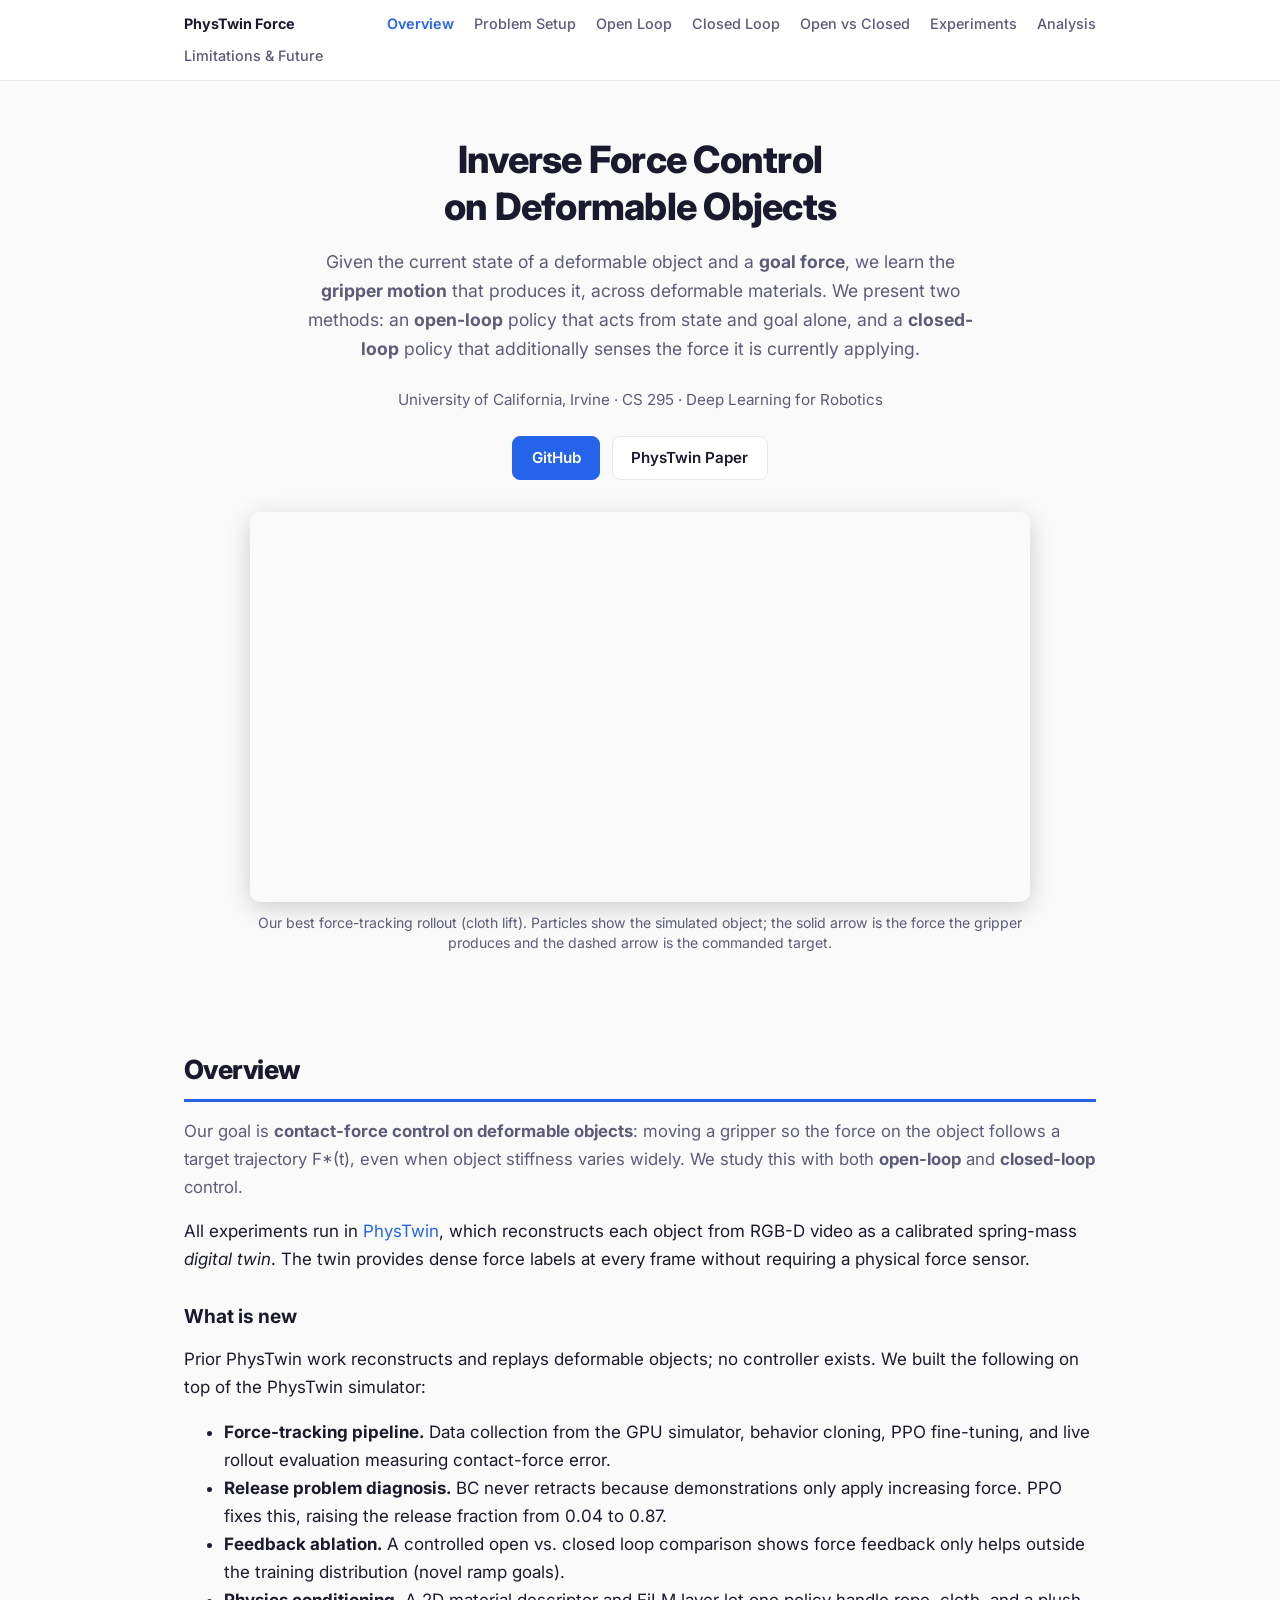
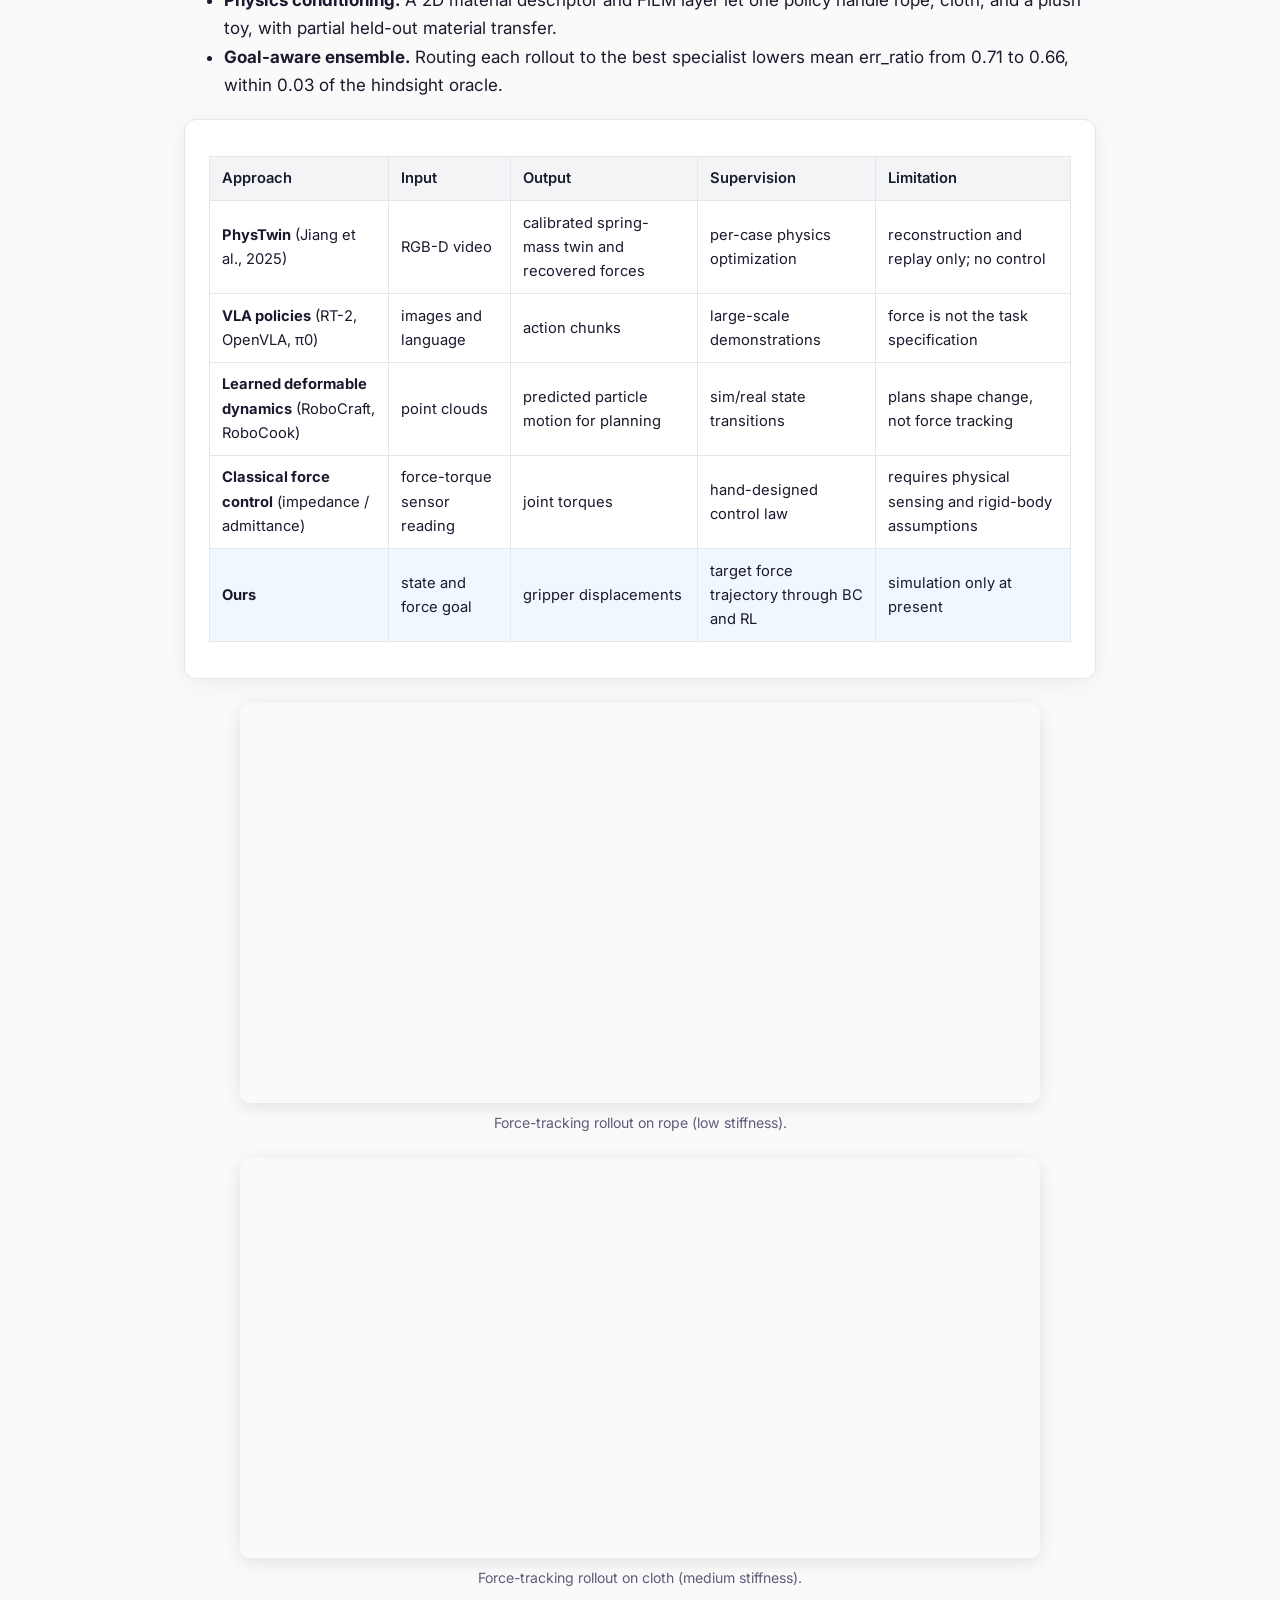
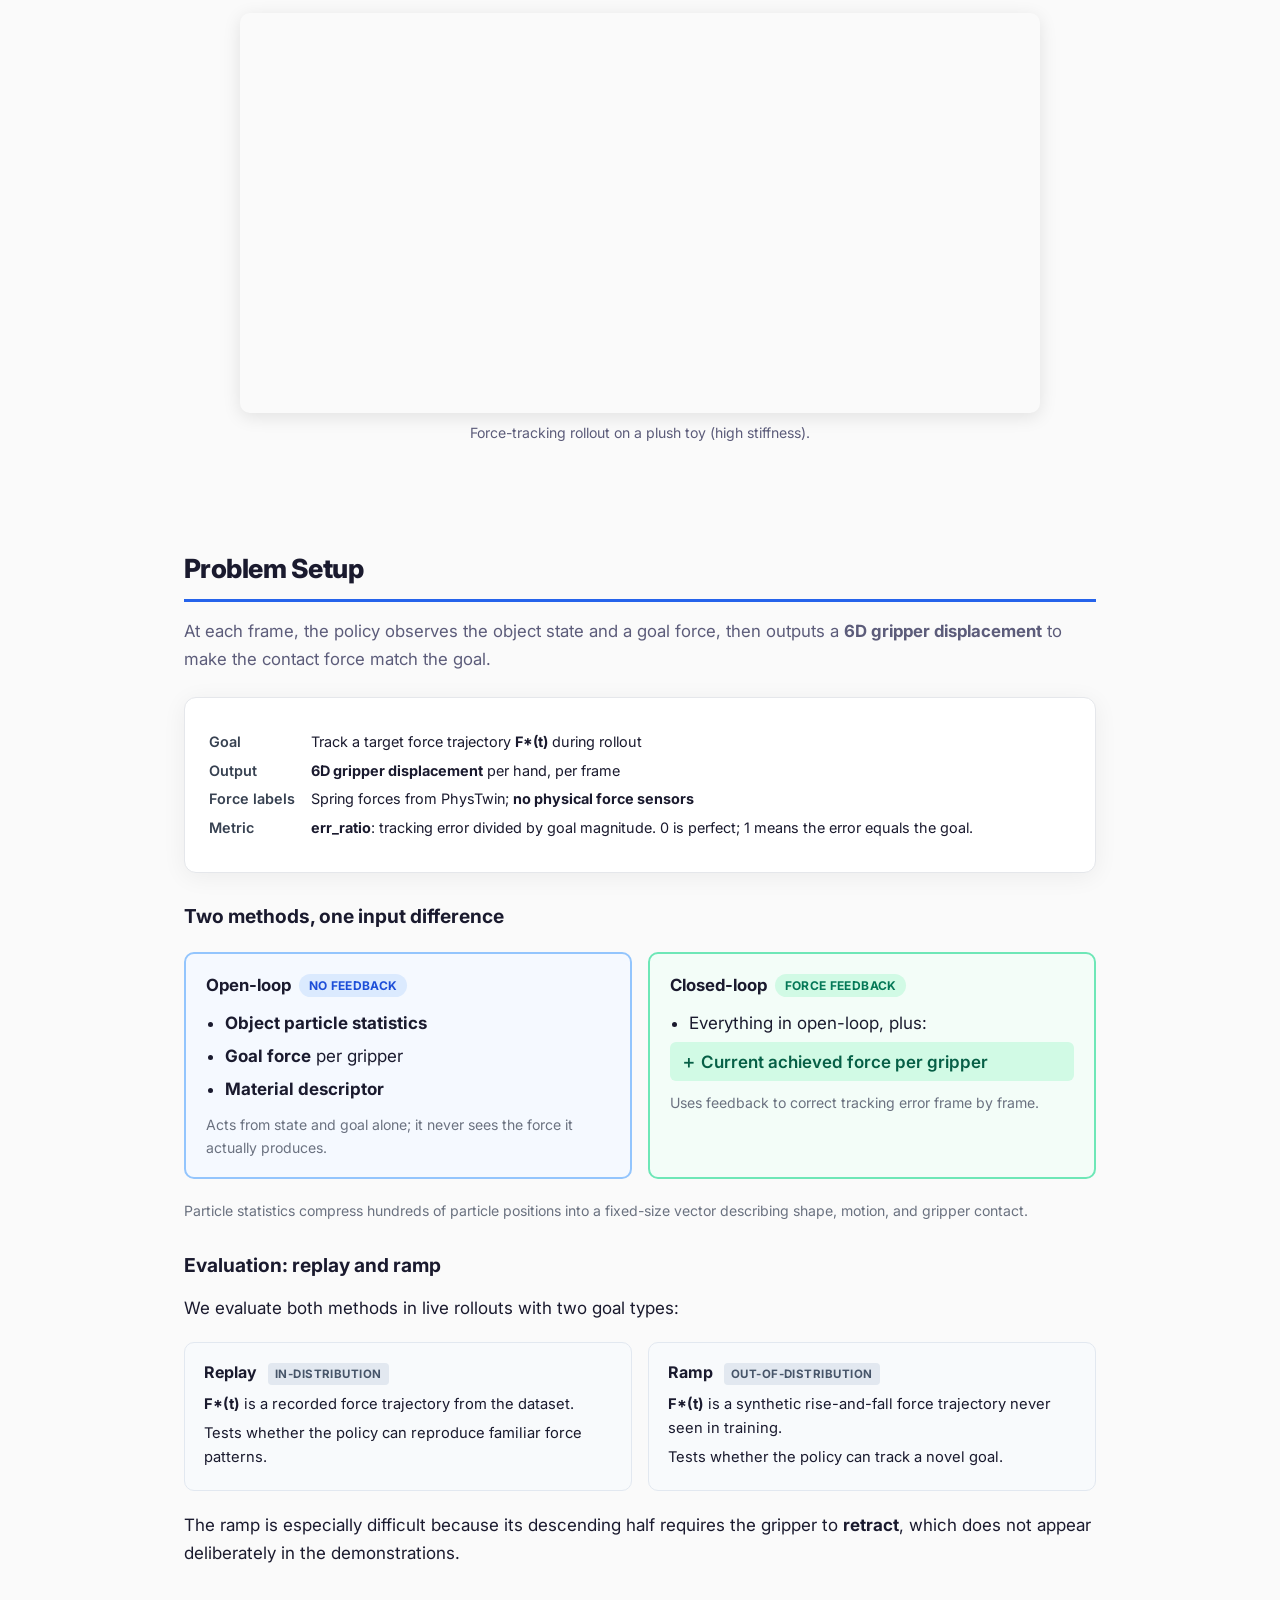
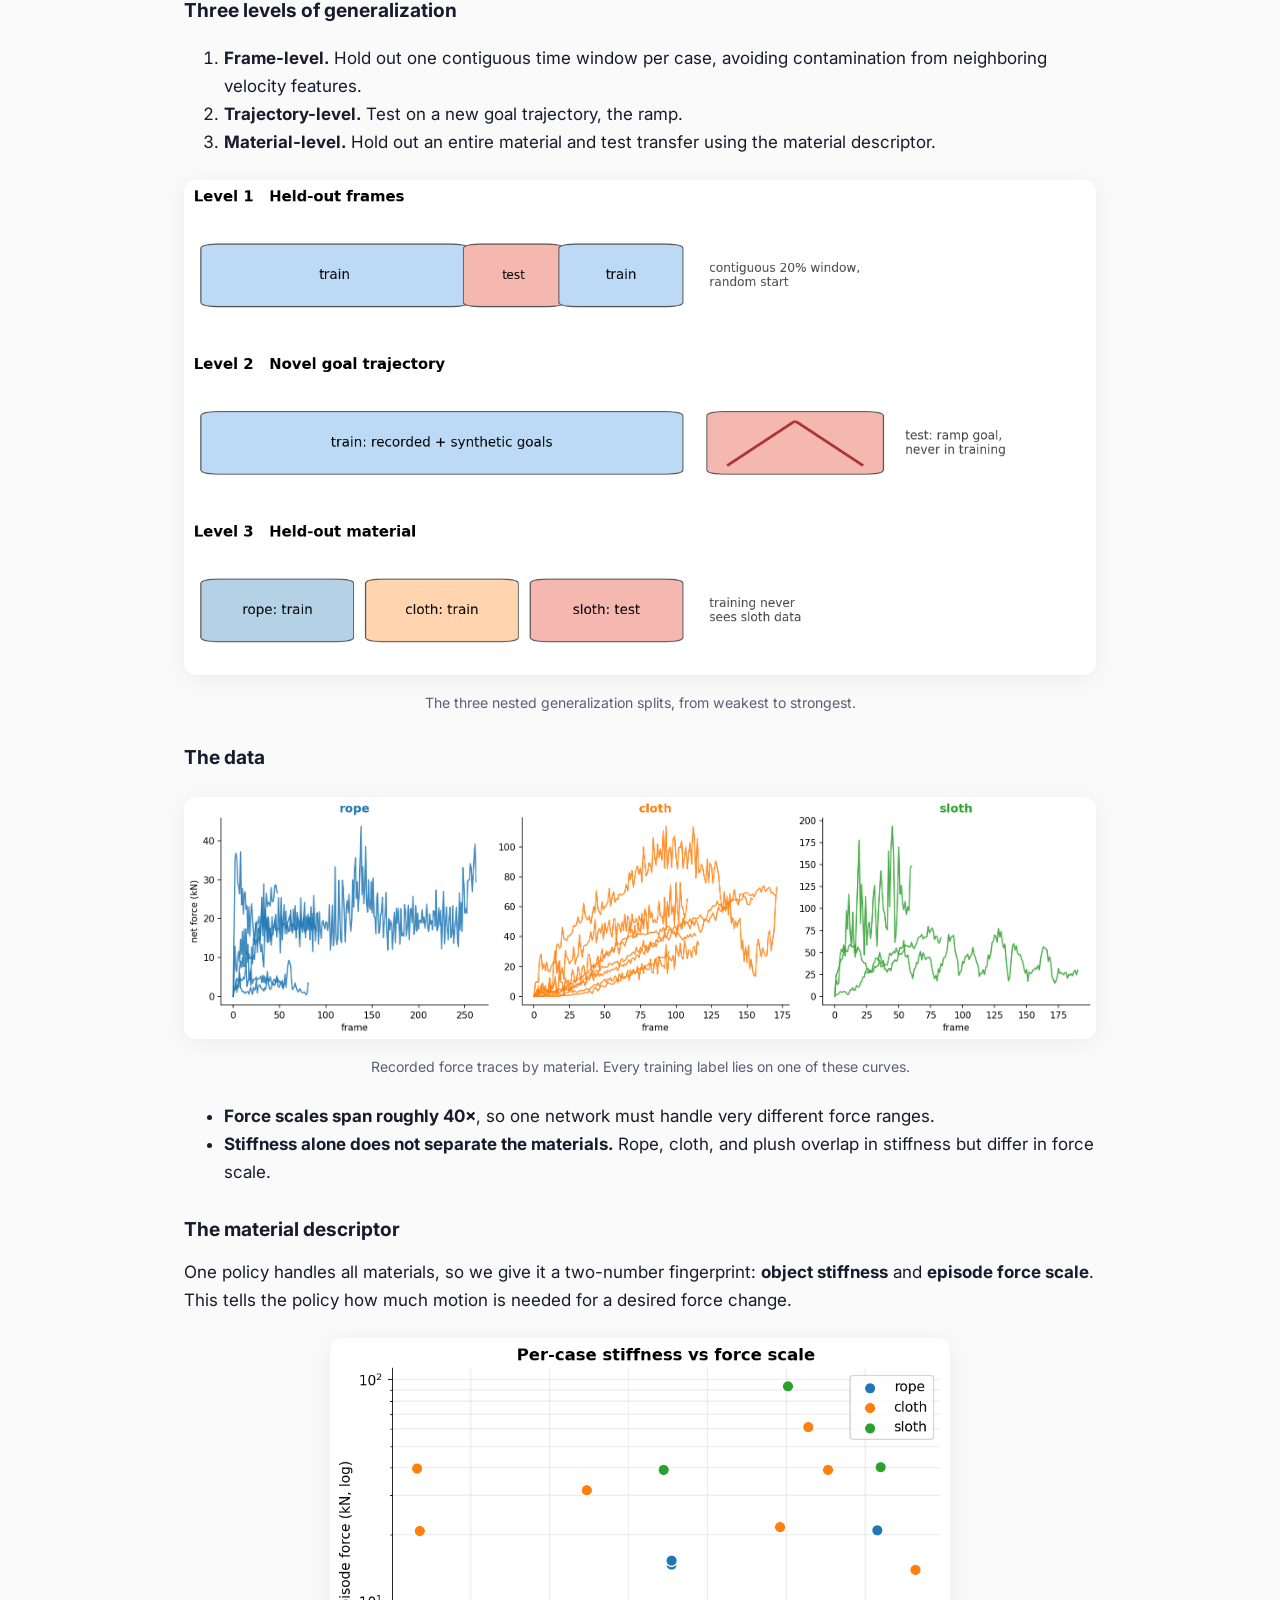
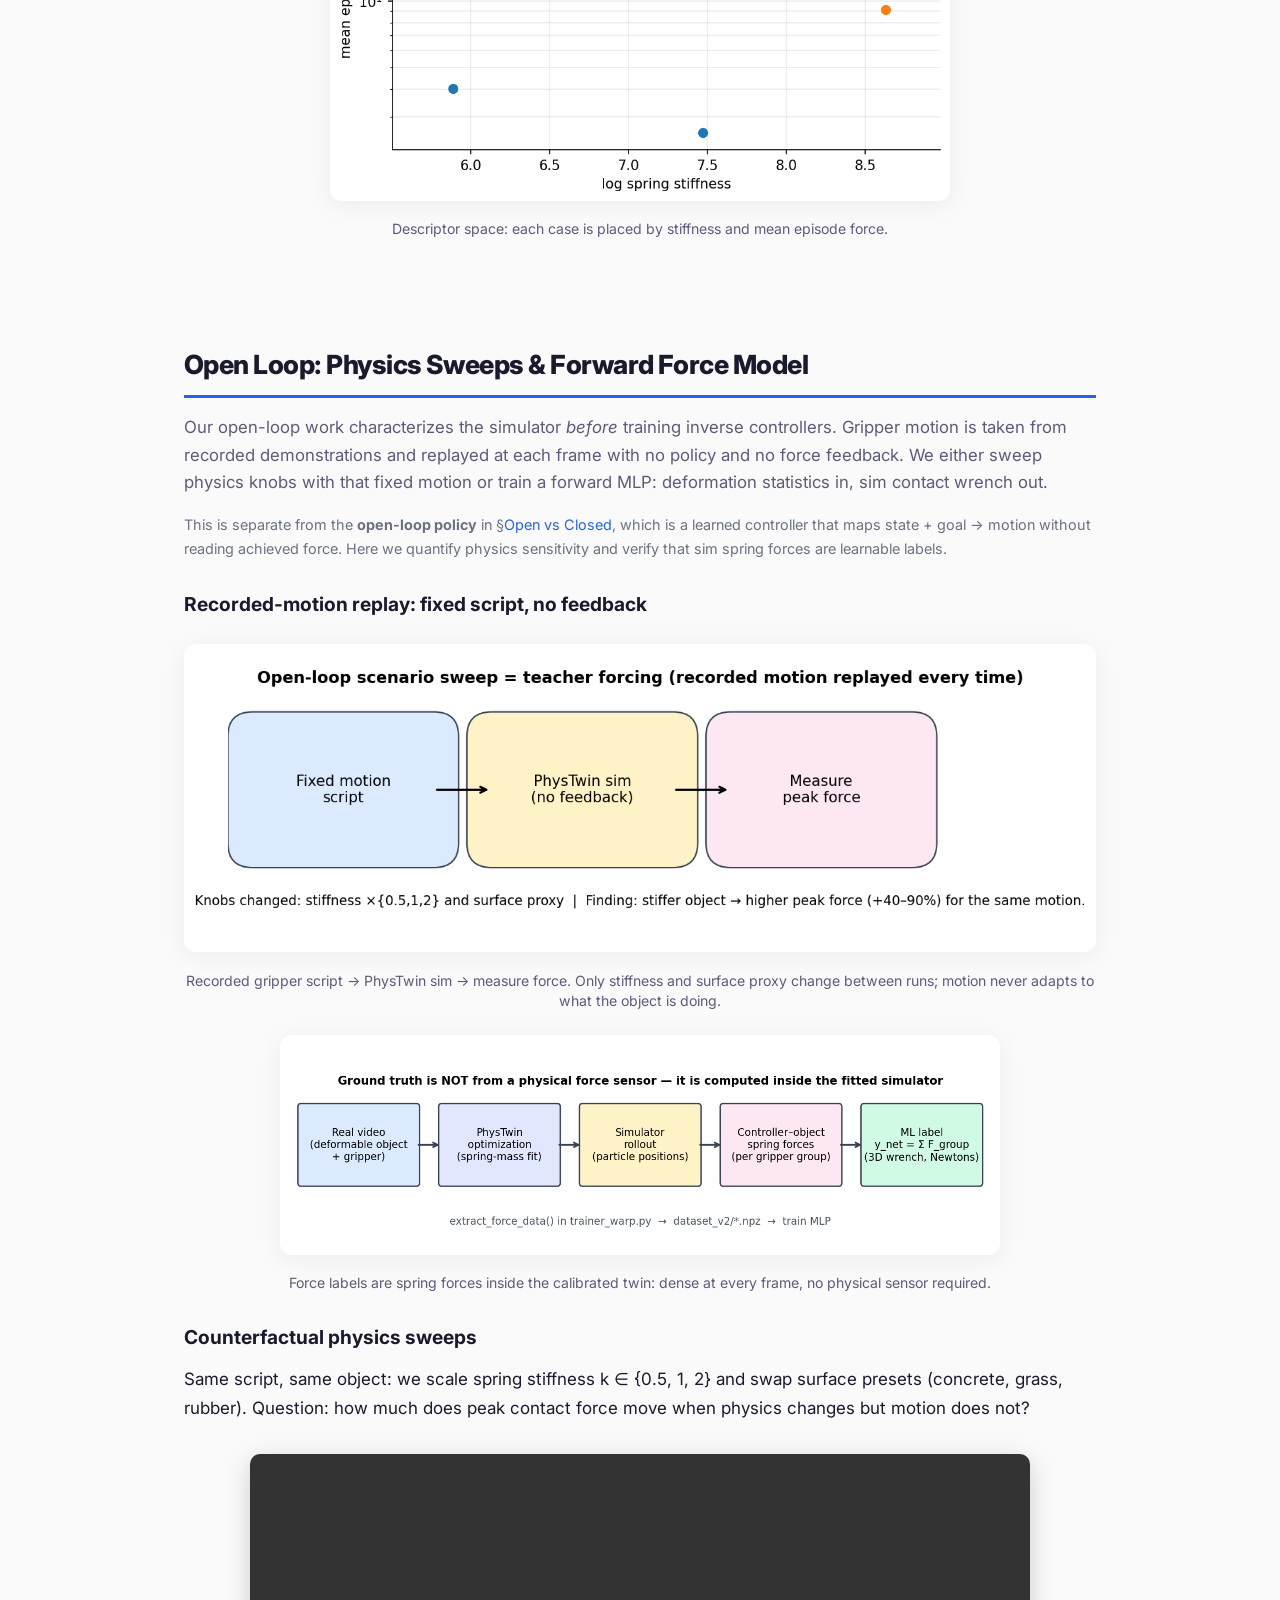
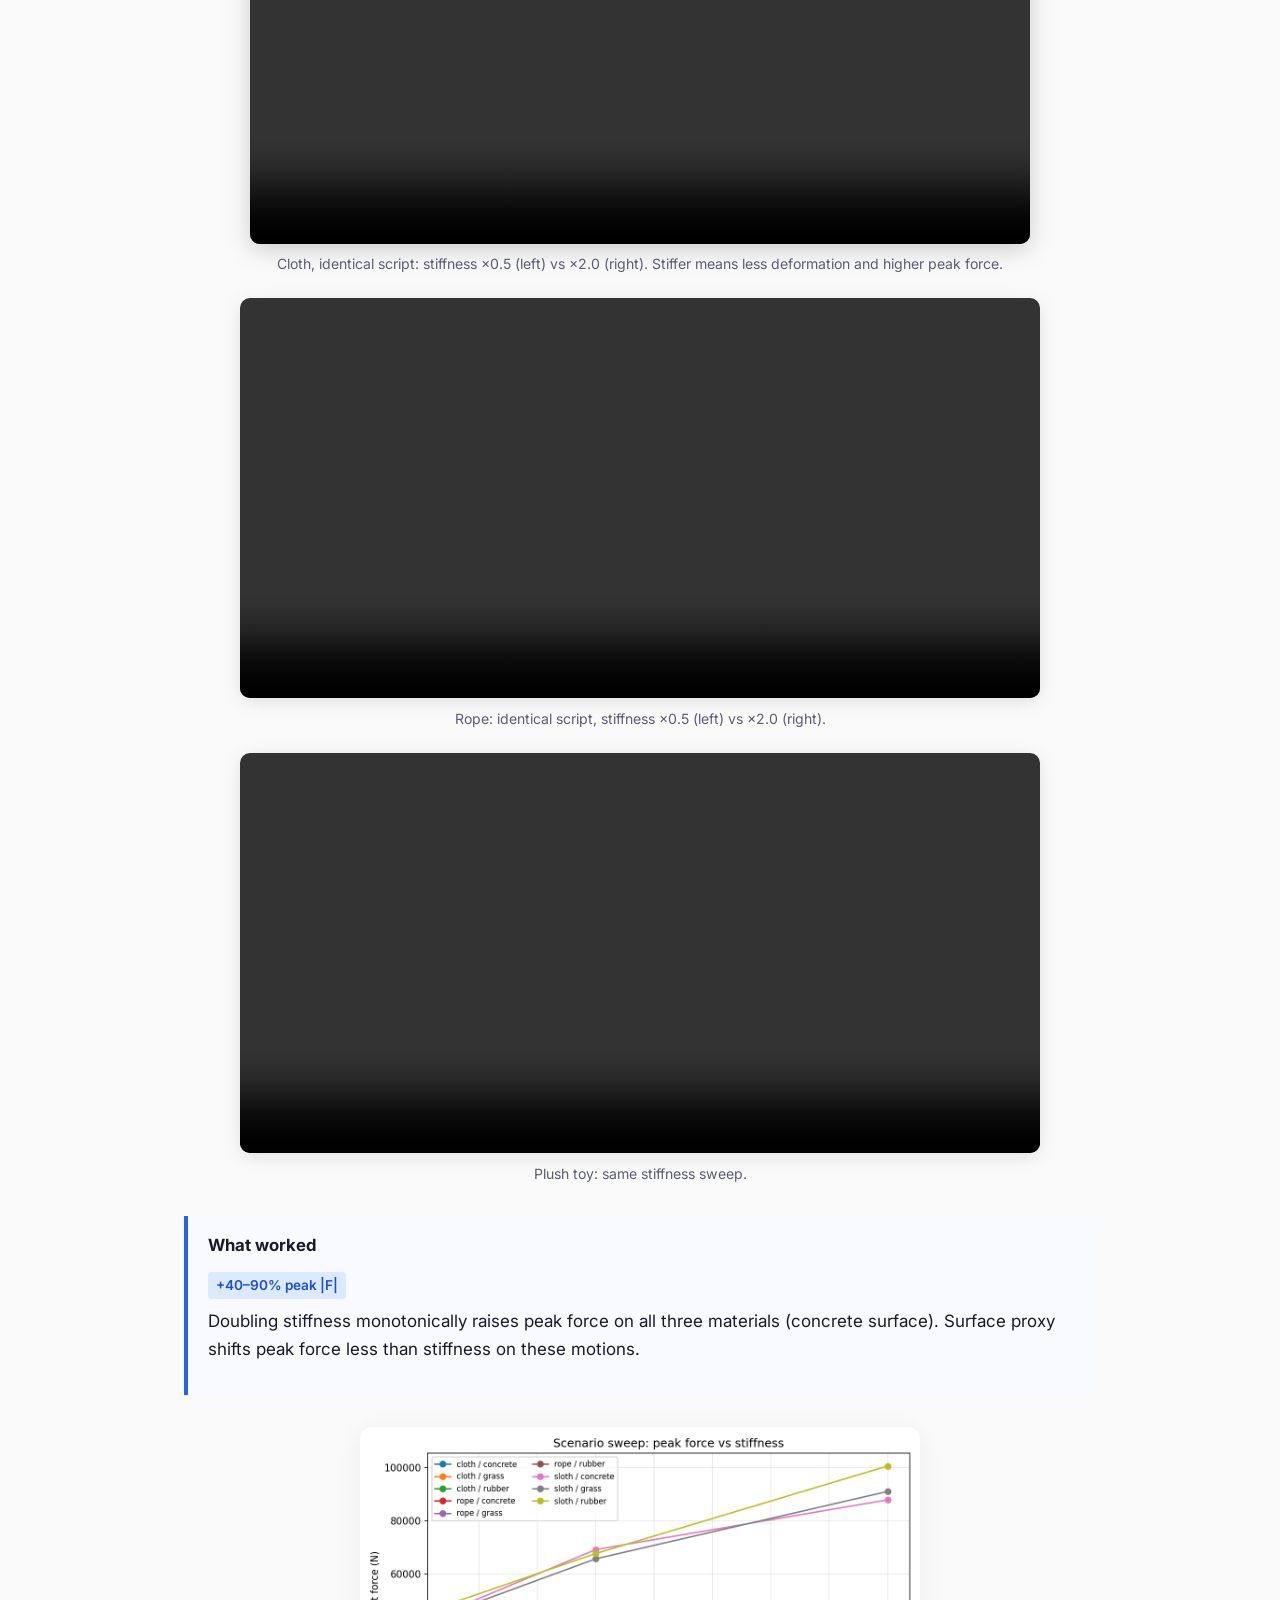
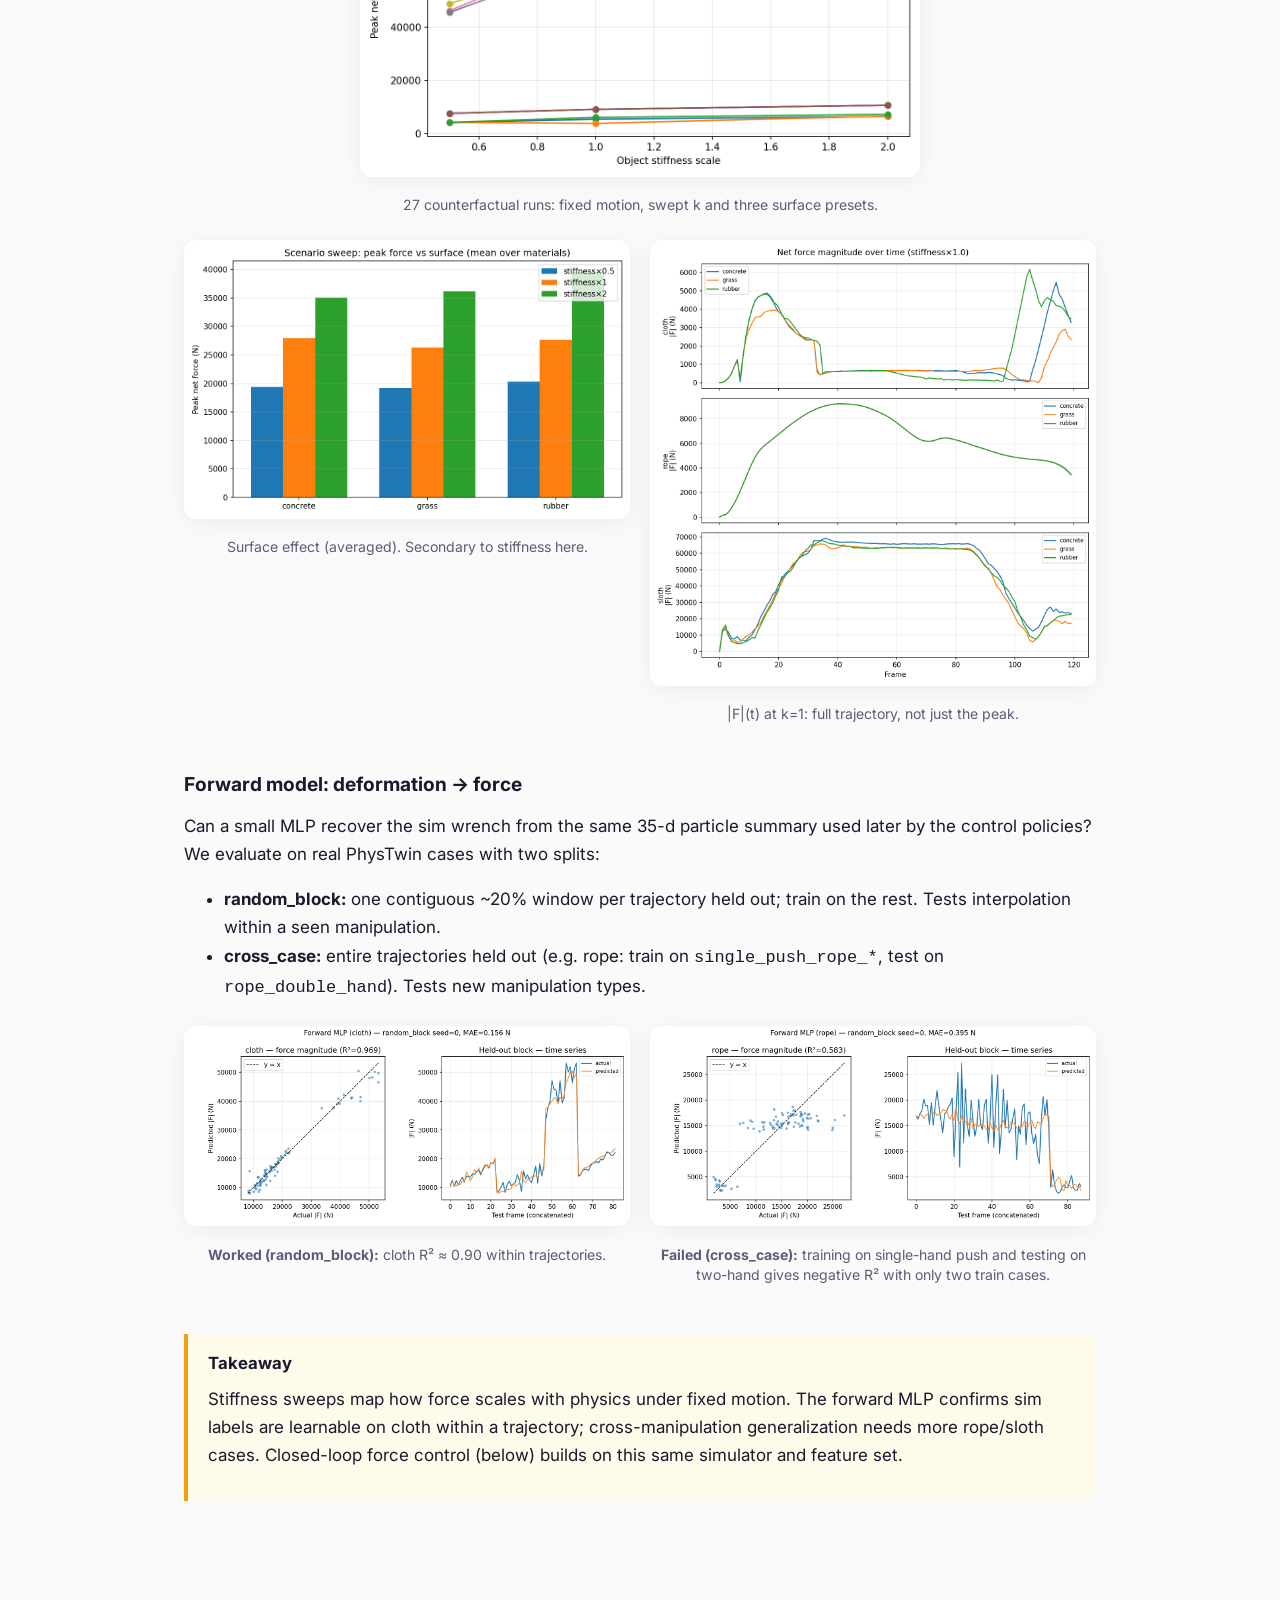
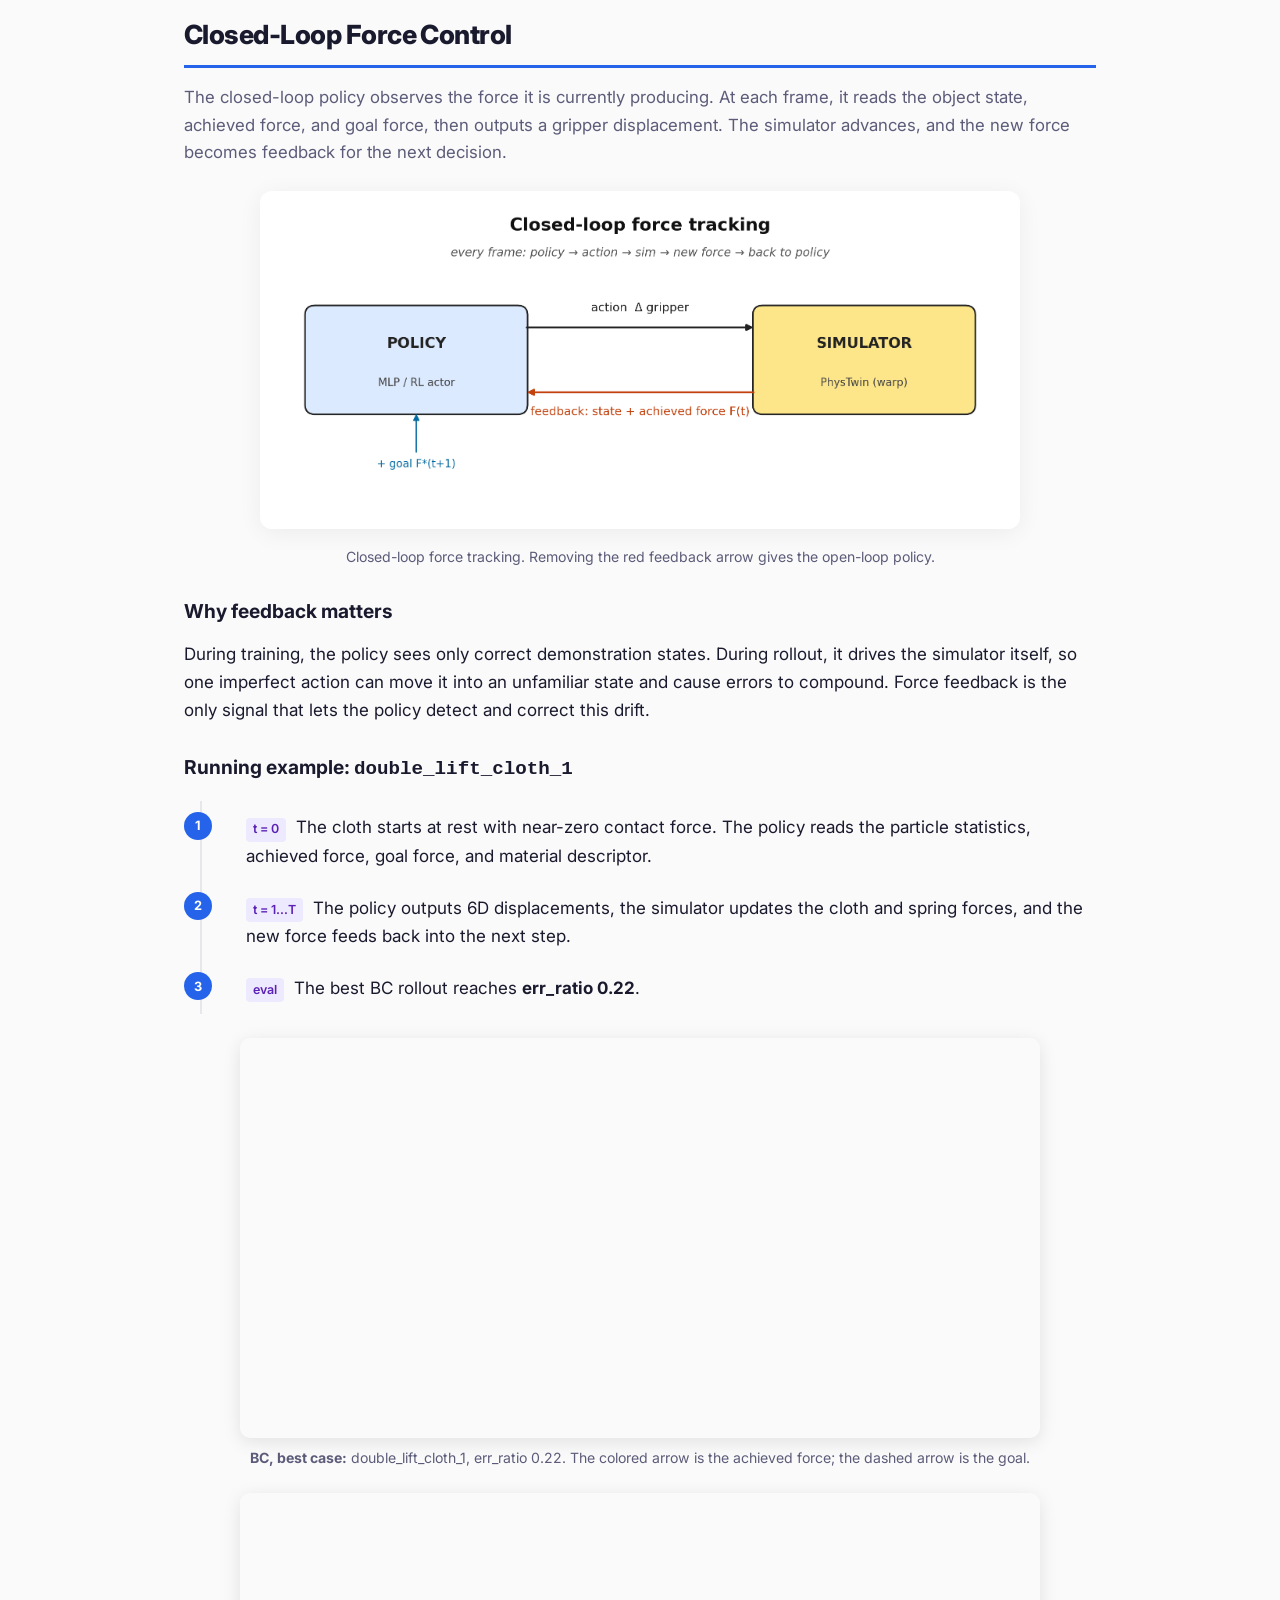
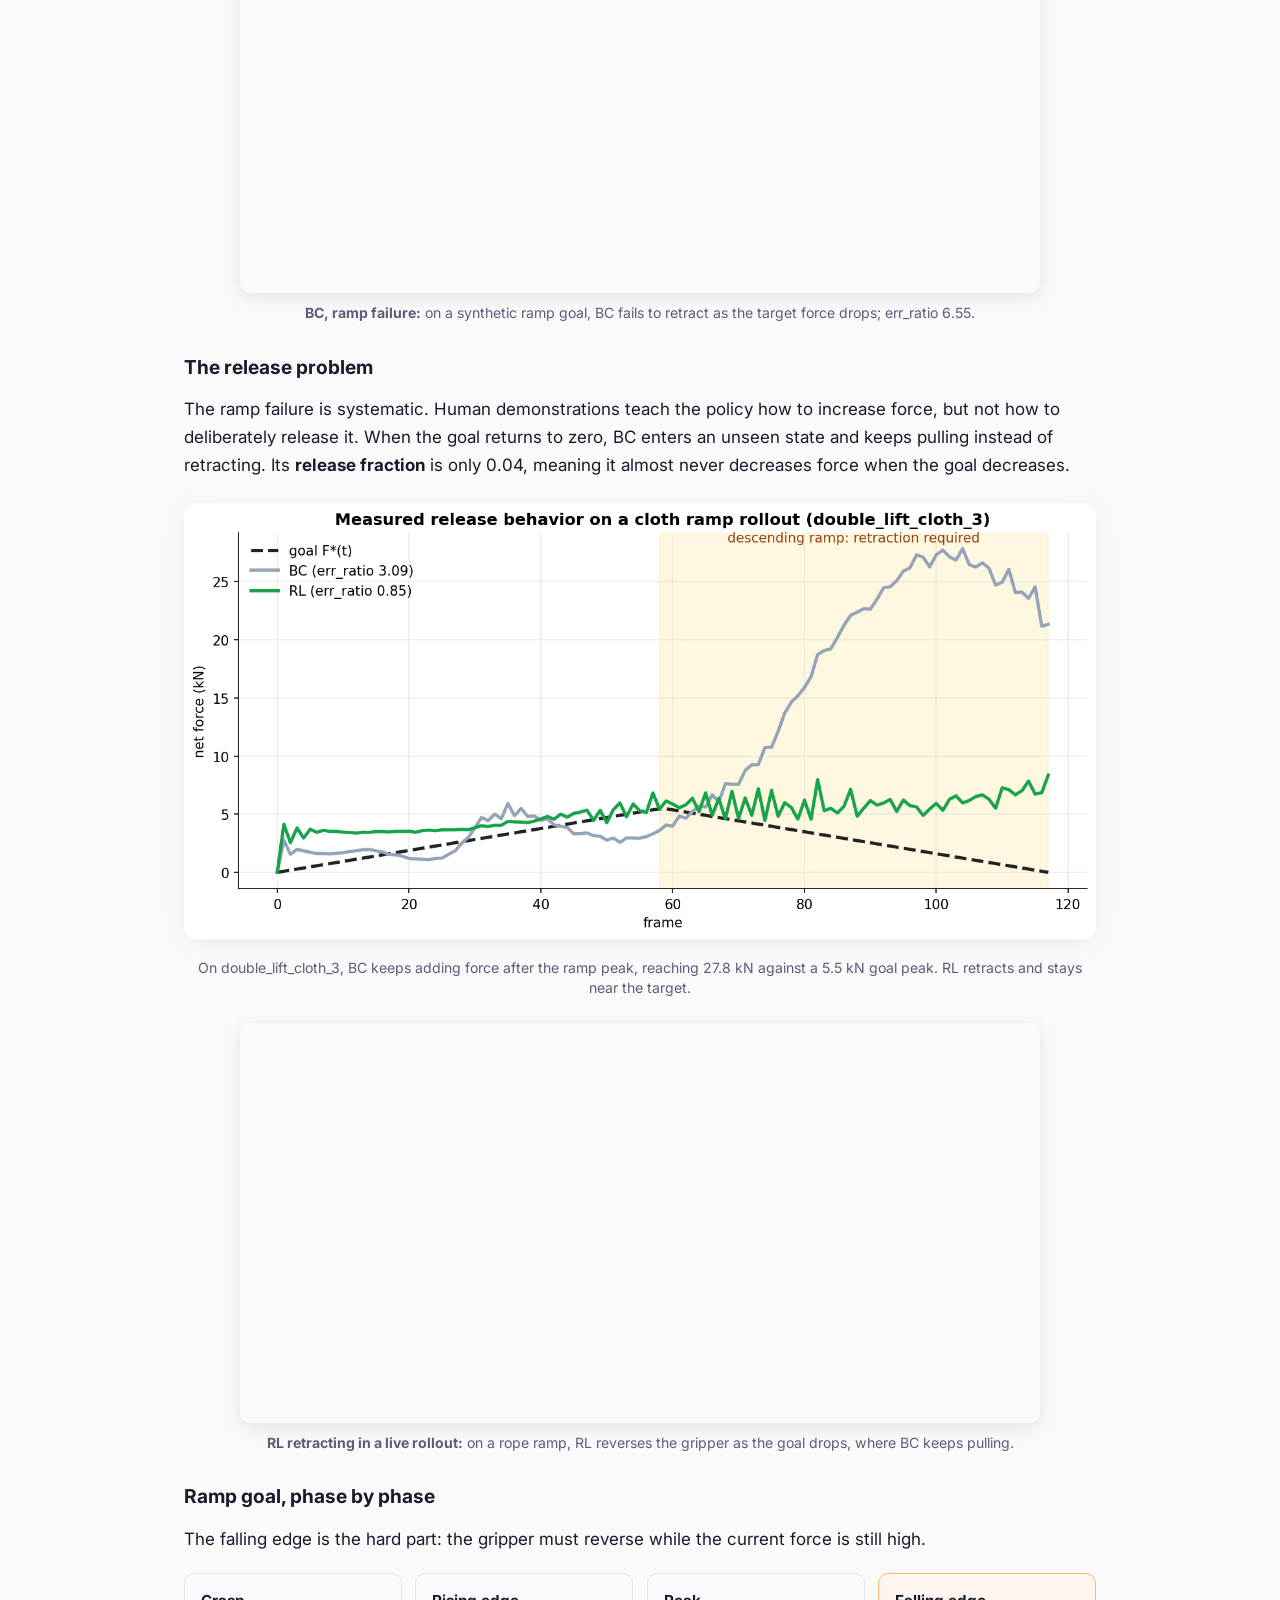
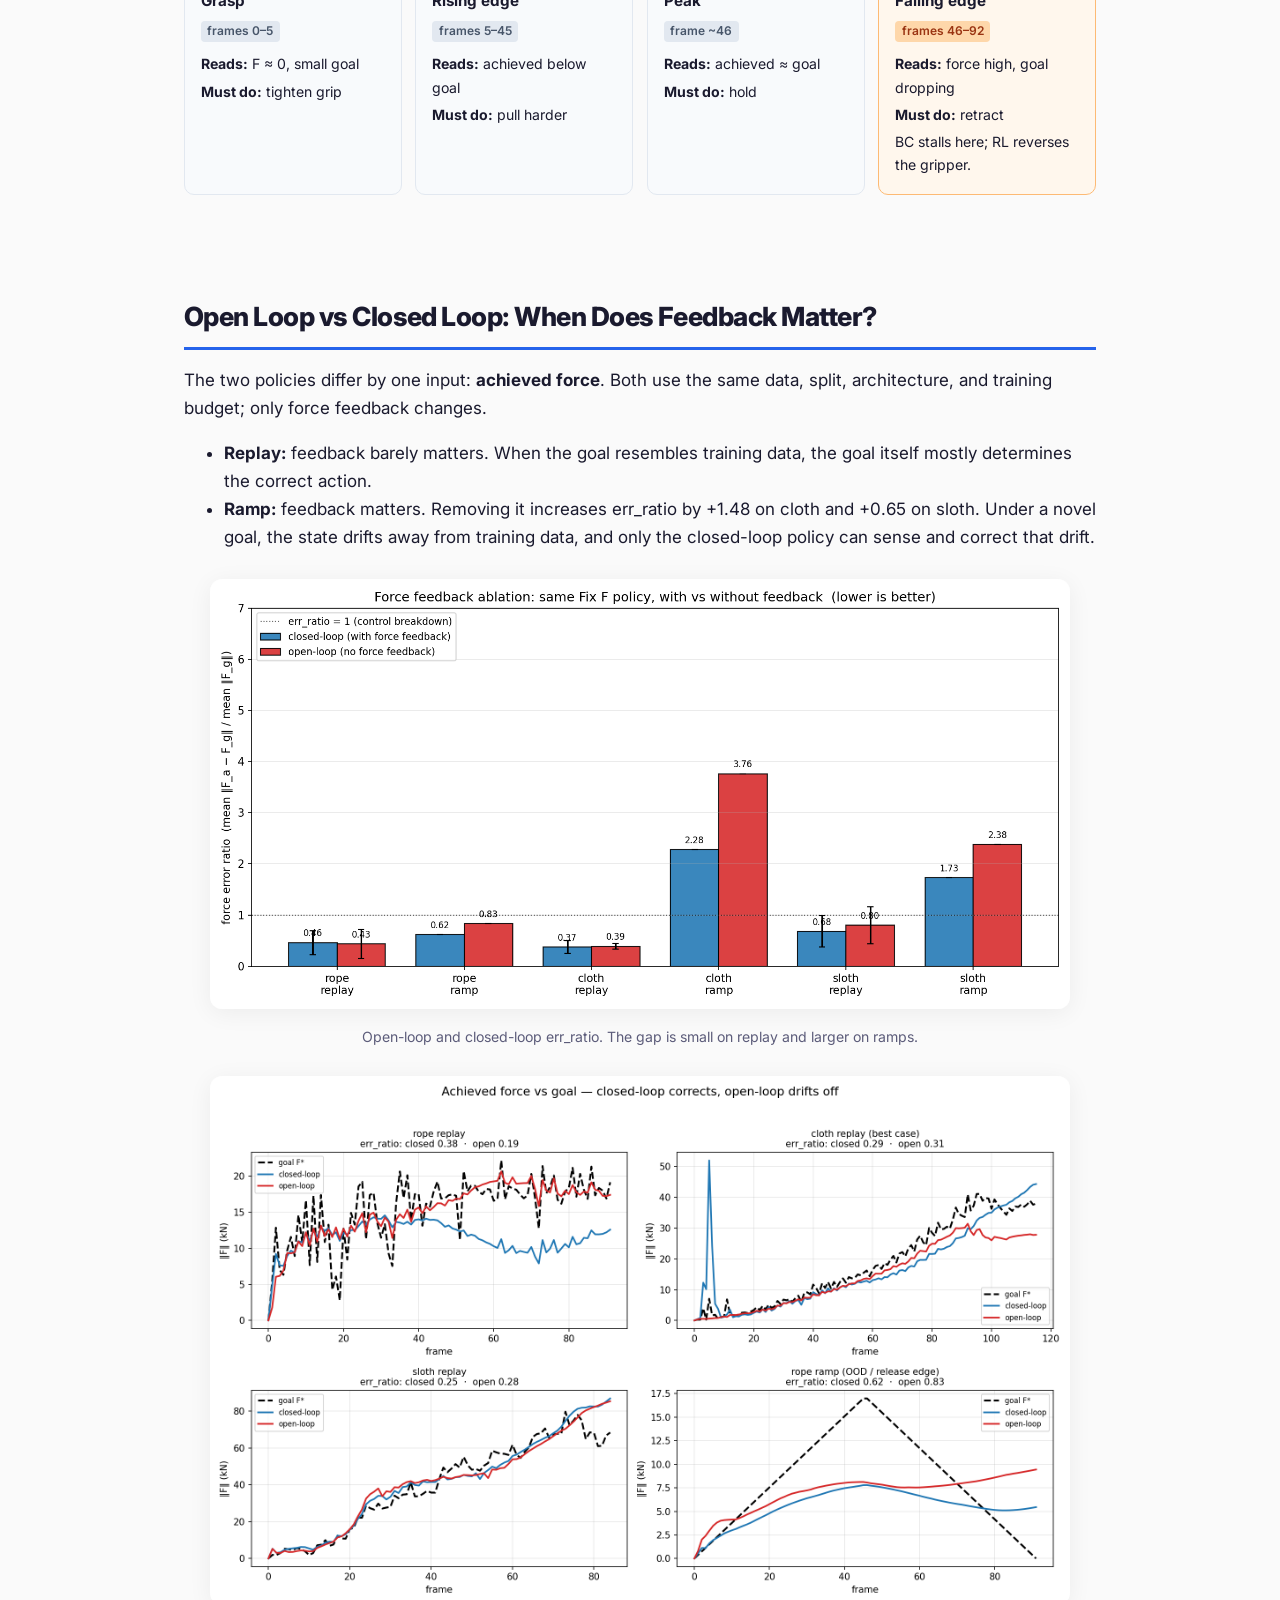
==== commit 5aa5125a: "Update" ====
--- a/docs/index.html
+++ b/docs/index.html
@@ -318,12 +318,6 @@
     </table>
   </div>
 
-  <p>
-    We connect a controller directly to PhysTwin's Warp GPU simulator, generate policy data from
-    real and synthetic rollouts, and train policies that regulate contact force rather than simply
-    replaying or predicting it.
-  </p>
-
   <div class="video-stack">
     <figure>
       <video autoplay muted loop playsinline src="assets/force_control/videos/OBJ_rope_particles.mp4">
@@ -351,8 +345,7 @@
 
   <p class="lead">
     At each frame, the policy observes the object state and a goal force, then outputs a
-    <strong>6D gripper displacement</strong> to make the contact force match the goal. We test this
-    with both <strong>open-loop</strong> and <strong>closed-loop</strong> control.
+    <strong>6D gripper displacement</strong> to make the contact force match the goal.
   </p>
 
   <div class="card malak" style="margin: 1.5rem 0;">
@@ -474,8 +467,7 @@
   <p>
     One policy handles all materials, so we give it a two-number fingerprint:
     <strong>object stiffness</strong> and <strong>episode force scale</strong>. This tells the policy
-    how much motion is needed for a desired force change. The plot below shows that materials can
-    overlap in stiffness while separating by force scale.
+    how much motion is needed for a desired force change.
   </p>
 
   <figure class="figure" style="max-width:620px;margin-left:auto;margin-right:auto;">
@@ -635,8 +627,7 @@
     </li>
     <li>
       <span class="tag-step">eval</span>
-      The best BC rollout reaches <strong>err_ratio 0.22</strong>, meaning the average tracking
-      error is 22% of the goal magnitude.
+      The best BC rollout reaches <strong>err_ratio 0.22</strong>.
     </li>
   </ol>
 
@@ -692,8 +683,7 @@
 
   <h3>Ramp goal, phase by phase</h3>
   <p>
-    The falling edge is the hard part: the policy must recognize that the current force is high
-    while the next goal is lower, then reverse the gripper motion.
+    The falling edge is the hard part: the gripper must reverse while the current force is still high.
   </p>
 
   <div class="phase-grid">
@@ -749,11 +739,6 @@
       the closed-loop policy can sense and correct that drift.
     </li>
   </ul>
-
-  <p>
-    Feedback helps most at the edge of the training distribution, where the policy must recover
-    from its own mistakes rather than replay familiar behavior.
-  </p>
 
   <div class="figure-stack">
     <figure class="figure">
@@ -937,7 +922,8 @@
       A transformer adds memory by attending to recent frames and a short goal preview. This helps
       replay, but imitation alone worsens ramps because the stronger model compounds its own
       errors. Scheduled sampling fixes this by injecting action noise during training, teaching the
-      model to recover from small rollout mistakes.
+      model to recover from small rollout mistakes. PPO fine-tuning on top of this gave no further
+      gain, suggesting scheduled sampling already supplied the rollout robustness RL provided earlier.
     </p>
 
     <figure class="figure">
@@ -989,34 +975,51 @@
   <!-- ---- 6. Privileged information ---- -->
   <div class="exp-block negative">
     <h4>Experiment 6: Removing Privileged Force-Scale Information</h4>
-    <span class="metric">rope replay degrades 0.46 → 0.84 without force scale</span>
+    <span class="metric">every replay group degrades · low-force cases blow up 3–150×</span>
     <p>
-      The descriptor's force-scale term is computed from the recorded episode, so on replay it
-      reveals the target trajectory magnitude in advance. Removing it degrades rope replay from 0.46 to
-      0.84; re-adding it restores performance, confirming the information advantage.
+      This is the honesty check on the
+      <a href="#setup">two-number descriptor</a> from the problem setup. Its force-scale term is
+      the mean of the recorded episode, so on a replay test that mean is approximately the goal
+      magnitude itself: the policy reads ahead. We hold stiffness fixed and remove that term, then
+      add it back, training one policy each way.
+    </p>
+
+    <div class="table-scroll card control">
+      <table>
+        <thead>
+          <tr><th>Replay group</th><th>With force scale</th><th>Stiffness only</th><th>Force scale re-added</th></tr>
+        </thead>
+        <tbody>
+          <tr><td>rope (4 cases)</td><td>0.46</td><td>0.84</td><td>0.46</td></tr>
+          <tr><td>cloth (4 cases)</td><td>0.37</td><td>14.6&dagger;</td><td>0.38</td></tr>
+          <tr><td>sloth (3 cases)</td><td>0.68</td><td>0.83</td><td>0.71</td></tr>
+        </tbody>
+      </table>
+      <p class="caption" style="text-align:left;margin-top:0.5rem">
+        Removing the force-scale term degrades every replay group; adding it back restores the
+        original performance almost exactly. &dagger; The cloth jump is one low-force case
+        (single_lift_cloth) rising to err_ratio 55.9; the rest of cloth replay stays near 0.8.
+      </p>
+    </div>
+
+    <p>
+      The damage concentrates on gentle, low-force trajectories the policy can no longer recognize:
+      a gentle rope push rises from 0.77 to 2.36, and a low-force cloth lift from 0.38 to 55.9.
     </p>
 
     <div class="callout">
-      <strong>Interpretation:</strong> part of the descriptor's benefit came from giving the
-      policy the goal magnitude in advance. Stiffness is a real but weaker material signal.
-    </div>
-
-  </div>
-
-  <!-- ---- 7. RL on transformer ---- -->
-  <div class="exp-block negative">
-    <h4>Experiment 7: PPO Fine-Tuning the Transformer</h4>
-    <span class="metric">no improvement over the warm start</span>
-    <p>
-      PPO fine-tuning did not improve the noise-injected transformer. This suggests scheduled
-      sampling had already provided the rollout robustness that RL gave earlier, leaving little for
-      PPO to correct.
-    </p>
-  </div>
-
-  <!-- ---- 8. Ensemble ---- -->
+      <strong>Interpretation:</strong> part of the descriptor's replay benefit came from giving the
+      policy the goal magnitude in advance, not from material physics. Stiffness alone is the honest
+      material signal, but it is weaker, because force magnitude is set mostly by the command rather
+      than by stiffness. This is the same reason stiffness alone does not separate the materials in
+      the problem setup.
+    </div>
+
+  </div>
+
+  <!-- ---- 7. Ensemble ---- -->
   <div class="exp-block">
-    <h4>Experiment 8: Goal-Aware Policy Ensemble</h4>
+    <h4>Experiment 7: Goal-Aware Policy Ensemble</h4>
     <span class="metric">14-case mean 0.66 · best single 0.71 · oracle 0.63</span>
     <p>
       The final system routes each rollout to the best specialist: transformer for replay-shaped
@@ -1053,7 +1056,7 @@
   </div>
 
   <!-- ---- Summary table ---- -->
-  <h3>Summary: err_ratio across policy variants</h3>
+  <h3>Summary: error ratio across policy variants</h3>
   <p>Lower is better. The best value per column is bold.</p>
   <div class="table-scroll card control">
     <table>
@@ -1116,9 +1119,9 @@
     policy transfer to a material it never saw during training?
   </p>
 
-  <!-- ---- 9. Progression + per-axis ---- -->
+  <!-- ---- 8. Progression + per-axis ---- -->
   <div class="exp-block">
-    <h4>Experiment 9: What Error Remains?</h4>
+    <h4>Experiment 8: What Error Remains?</h4>
     <span class="metric">Fy is hardest for every material · cloth ramp remains unsolved</span>
 
     <p>
@@ -1150,9 +1153,9 @@
     </figure>
   </div>
 
-  <!-- ---- 10. Held-out material ---- -->
+  <!-- ---- 9. Held-out material ---- -->
   <div class="exp-block">
-    <h4>Experiment 10: Held-Out Material Transfer</h4>
+    <h4>Experiment 9: Held-Out Material Transfer</h4>
     <span class="metric">single_lift_sloth transfers well at 0.47 · aggressive stretches degrade 2&ndash;4×</span>
 
     <p>
